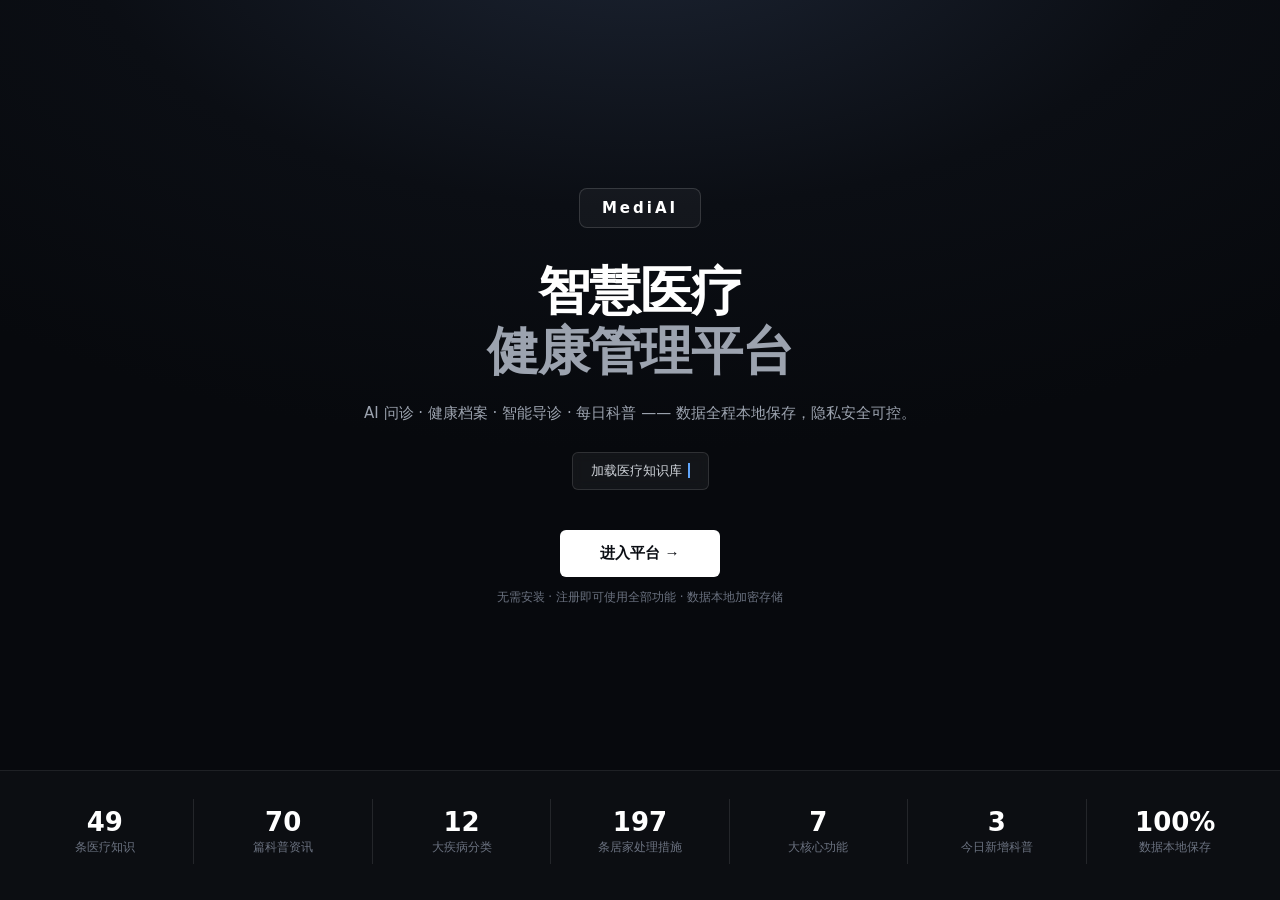
==== index.html @ 5b9b330b "feat: v1.7 界面专业化+科普扩容+非诊断提示+数据导出/删除+扫码同步" ====
<!DOCTYPE html>
<!--
  ═════════════════════════════════════════════════════════════
  MediAI 智能医疗助手 —— 纯前端智能医疗平台（零依赖、零构建）
  ═════════════════════════════════════════════════════════════
  文件结构：index.html（本文件，含全部页面结构与脚本）
            yue.css （全部样式：变量 → 布局 → 组件 → 弹窗 → 开场页 → 响应式）

  脚本模块（自上而下，均有分区注释）：
    1. 账号系统     注册/登录/找回密码（PBKDF2 12万次迭代加盐哈希）
    2. 用户卡菜单   左下角账号操作入口（消息中心 / 云同步 / 退出）
    3. 云同步       GitHub 私密 Gist 跨设备同步（先拉后推、时间戳合并）
    4. 消息中心     按账号、按天生成个性化通知（打卡/复查/科普/贴士）
    5. 导航路由     首页/问诊/档案/知识库/BMI/资讯 六大板块
    6. 医疗知识库   49 条疾病条目（12 大类），搜索与分类浏览
    7. AI 问诊引擎  紧急识别 → 知识库匹配 → 信息解读 → 档案提醒 → 追问
    8. 健康档案     每日归档、综合评分、血压趋势图（Canvas 绘制）
    9. BMI 计算器   计算分析 / 理想体重 / 健康风险 / 减重计划
   10. 科普资讯     每日按日期轮换更新
   11. 动态开场页   温馨封面 + 实时统计数据滚动

  存储设计：localStorage（账号/健康档案/对话/配置，按账号隔离）
            sessionStorage（开场页每会话展示一次）
            GitHub Gist（可选云同步，仅上传密码哈希与健康数据）
  依赖：零外部依赖，原生 JavaScript + Canvas + Web Crypto
  ═════════════════════════════════════════════════════════════
-->
<html lang="zh-CN">

<head>
    <meta charset="UTF-8">
    <meta name="viewport" content="width=device-width, initial-scale=1.0">
    <meta name="description" content="MediAI 智能医疗助手的本地演示页面，提供健康知识、BMI 计算和健康记录功能。">
    <title>MediAI — 智能医疗助手</title>
    <link rel="stylesheet" href="yue.css">
</head>

<body>

    <!-- 动态开场页 -->
    <div class="splash" id="splash">
        <div class="sp-hero">
            <div class="sp-logo">MediAI</div>
            <div class="sp-title">智慧医疗<br><span class="sp-title-line2">健康管理平台</span></div>
            <div class="sp-tagline">AI 问诊 · 健康档案 · 智能导诊 · 每日科普 —— 数据全程本地保存，隐私安全可控。
            </div>
            <div class="sp-typing"><span id="spTypewriter">正在加载</span><span class="cur"></span></div>
            <div class="sp-cta">
                <button class="sp-btn" onclick="enterApp()">进入平台 →</button>
                <span class="sp-btn-sub">无需安装 · 注册即可使用全部功能 · 数据本地加密存储</span>
            </div>
        </div>
        <div class="sp-stats">
            <div class="sp-stat">
                <div class="sp-stat-v" id="spStatKb">0</div>
                <div class="sp-stat-l">条医疗知识</div>
            </div>
            <div class="sp-divider"></div>
            <div class="sp-stat">
                <div class="sp-stat-v" id="spStatNews">0</div>
                <div class="sp-stat-l">篇科普资讯</div>
            </div>
            <div class="sp-divider"></div>
            <div class="sp-stat">
                <div class="sp-stat-v" id="spStatCats">0</div>
                <div class="sp-stat-l">大疾病分类</div>
            </div>
            <div class="sp-divider"></div>
            <div class="sp-stat">
                <div class="sp-stat-v" id="spStatMeasures">0</div>
                <div class="sp-stat-l">条居家处理措施</div>
            </div>
            <div class="sp-divider"></div>
            <div class="sp-stat">
                <div class="sp-stat-v" id="spStatTools">0</div>
                <div class="sp-stat-l">大核心功能</div>
            </div>
            <div class="sp-divider"></div>
            <div class="sp-stat">
                <div class="sp-stat-v" id="spStatDaily">0</div>
                <div class="sp-stat-l">今日新增科普</div>
            </div>
            <div class="sp-divider"></div>
            <div class="sp-stat">
                <div class="sp-stat-v">100%</div>
                <div class="sp-stat-l">数据本地保存</div>
            </div>
        </div>
    </div>
    <div class="sp-dots" id="spDots"></div>

    <!-- 登录 / 注册弹窗 -->
    <div class="modal-mask" id="authMask" role="dialog" aria-modal="true" aria-label="账户登录、注册和密码重置">
        <div class="modal">
            <button class="modal-close" type="button" onclick="closeAuth()" aria-label="关闭账户弹窗">✕</button>

            <!-- 登录 -->
            <div id="loginView">
                <div class="modal-title">👋 欢迎回来</div>
                <div class="modal-sub">登录后使用完整功能</div>
                <div class="field">
                    <label class="field-label" for="loginUser">用户名</label>
                    <div class="field-box">
                        <span class="fi">👤</span>
                        <input id="loginUser" type="text" placeholder="请输入用户名" autocomplete="username">
                    </div>
                    <div class="field-err" id="loginUserErr">请输入用户名</div>
                </div>
                <div class="field">
                    <label class="field-label" for="loginPwd">密码</label>
                    <div class="field-box">
                        <span class="fi">🔒</span>
                        <input class="with-eye" id="loginPwd" type="password" placeholder="请输入密码"
                            autocomplete="current-password">
                        <button class="fi fi-eye" type="button" onclick="togglePwd(this,'loginPwd')" title="显示密码"
                            aria-label="显示密码" aria-pressed="false">👁️</button>
                    </div>
                    <div class="field-err" id="loginPwdErr">请输入密码</div>
                </div>
                <div class="field-forgot"><button class="text-link" type="button" onclick="showForgot()">忘记密码？</button>
                </div>
                <div class="field-tip" style="margin:-2px 0 12px">💡 账号保存在本设备浏览器中：换手机或电脑登录时，若本设备还没有该账号，直接输入用户名和密码即可创建并登录。</div>
                <button class="btn btn-p btn-block" onclick="doLogin()">登 录</button>
                <div class="modal-foot">还没有账号？<button class="text-link" type="button"
                        onclick="switchView('register')">立即注册</button></div>
            </div>

            <!-- 注册 -->
            <div id="registerView" style="display:none">
                <div class="modal-title">📝 创建账号</div>
                <div class="modal-sub">免费注册，即刻开始使用</div>
                <div class="field">
                    <label class="field-label" for="regUser">用户名</label>
                    <div class="field-box">
                        <span class="fi">👤</span>
                        <input id="regUser" type="text" placeholder="3-20 个字符" autocomplete="username">
                    </div>
                    <div class="field-err" id="regUserErr"></div>
                </div>
                <div class="field">
                    <label class="field-label" for="regPwd">密码</label>
                    <div class="field-box">
                        <span class="fi">🔒</span>
                        <input class="with-eye" id="regPwd" type="password" placeholder="至少 6 位"
                            autocomplete="new-password">
                        <button class="fi fi-eye" type="button" onclick="togglePwd(this,'regPwd')" title="显示密码"
                            aria-label="显示密码" aria-pressed="false">👁️</button>
                    </div>
                    <div class="field-err" id="regPwdErr"></div>
                    <div class="field-tip">建议包含字母、数字和符号，长度至少 6 位</div>
                </div>
                <div class="field">
                    <label class="field-label" for="regPwd2">确认密码</label>
                    <div class="field-box">
                        <span class="fi">🔒</span>
                        <input class="with-eye" id="regPwd2" type="password" placeholder="再次输入密码"
                            autocomplete="new-password">
                        <button class="fi fi-eye" type="button" onclick="togglePwd(this,'regPwd2')" title="显示密码"
                            aria-label="显示密码" aria-pressed="false">👁️</button>
                    </div>
                    <div class="field-err" id="regPwd2Err"></div>
                </div>
                <button class="btn btn-p btn-block" onclick="doRegister()">注 册</button>
                <div class="modal-foot">已有账号？<button class="text-link" type="button"
                        onclick="switchView('login')">直接登录</button></div>
            </div>

            <!-- 忘记密码 -->
            <div id="forgotView" style="display:none">
                <div class="modal-title">🔑 找回密码</div>
                <div class="modal-sub">通过注册信息重置密码</div>
                <div class="field">
                    <label class="field-label" for="fgUser">用户名</label>
                    <div class="field-box">
                        <span class="fi">👤</span>
                        <input id="fgUser" type="text" placeholder="请输入注册的用户名" autocomplete="username">
                    </div>
                    <div class="field-err" id="fgUserErr"></div>
                </div>
                <div class="field">
                    <label class="field-label" for="fgPwd">新密码</label>
                    <div class="field-box">
                        <span class="fi">🔒</span>
                        <input class="with-eye" id="fgPwd" type="password" placeholder="至少 6 位"
                            autocomplete="new-password">
                        <button class="fi fi-eye" type="button" onclick="togglePwd(this,'fgPwd')" title="显示密码"
                            aria-label="显示密码" aria-pressed="false">👁️</button>
                    </div>
                    <div class="field-err" id="fgPwdErr"></div>
                </div>
                <div class="field">
                    <label class="field-label" for="fgPwd2">确认新密码</label>
                    <div class="field-box">
                        <span class="fi">🔒</span>
                        <input class="with-eye" id="fgPwd2" type="password" placeholder="再次输入新密码"
                            autocomplete="new-password">
                        <button class="fi fi-eye" type="button" onclick="togglePwd(this,'fgPwd2')" title="显示密码"
                            aria-label="显示密码" aria-pressed="false">👁️</button>
                    </div>
                    <div class="field-err" id="fgPwd2Err"></div>
                </div>
                <button class="btn btn-p btn-block" onclick="doReset()">重 置 密 码</button>
                <div class="modal-foot"><button class="text-link" type="button" onclick="switchView('login')">←
                        返回登录</button></div>
            </div>

            <div class="divider">演示说明</div>
            <div class="demo-tip">本演示版本账号与健康数据仅保存在当前浏览器，不会上传到服务器；请勿录入真实诊疗记录、身份信息或高敏感数据。关闭弹窗后可先以游客身份浏览首页与知识库。</div>
            <div class="divider">AI 家庭医生</div>
            <div class="demo-tip" style="margin-bottom:12px">
                <strong style="display:block;margin-bottom:6px">🩺 随时在线，暖心问诊</strong>
                登录后即可和 MediAI 家庭医生对话：描述你的症状，医生会先听你讲完、再帮你分析可能的原因，给出可以马上做起来的处理办法和就医指引。
                全程数据仅保存在本地，无需任何 API 配置。
            </div>
        </div>
    </div>

    <!-- 消息中心（通知） -->
    <div class="modal-mask" id="notifMask" role="dialog" aria-modal="true" aria-label="消息中心">
        <div class="modal notif-modal">
            <button class="modal-close" type="button" onclick="closeNotif()" aria-label="关闭消息中心">✕</button>
            <div class="modal-title">🔔 消息中心</div>
            <div class="modal-sub" id="notifSub"></div>
            <div class="notif-list" id="notifList"></div>
        </div>
    </div>

    <!-- 云同步设置 -->
    <div class="modal-mask" id="syncMask" role="dialog" aria-modal="true" aria-label="云同步设置">
        <div class="modal">
            <button class="modal-close" type="button" onclick="closeSync()" aria-label="关闭云同步设置">✕</button>
            <div class="modal-title">☁️ 云同步</div>
            <div class="modal-sub">手机和电脑登录同一账号，健康数据自动保持一致（数据存在你自己的 GitHub 私密 Gist 里）</div>
            <div class="field">
                <label class="field-label" for="syncToken">GitHub 令牌（只需 gist 权限）</label>
                <div class="field-box">
                    <span class="fi">🔑</span>
                    <input class="with-eye" id="syncToken" type="password" placeholder="ghp_xxxxxxxxxxxxxxxxxxxx" autocomplete="off">
                    <button class="fi fi-eye" type="button" onclick="togglePwd(this,'syncToken')" title="显示"
                        aria-label="显示">👁️</button>
                </div>
                <div class="field-tip">获取方法：github.com → Settings → Developer settings → Personal access tokens → Tokens (classic) → 勾选 <code>gist</code> 权限即可。令牌只保存在本设备浏览器，只用于读写你自己的 Gist。</div>
            </div>
            <div class="field">
                <label class="field-label" for="syncSpace">同步空间名称（所有设备填一样的即可）</label>
                <div class="field-box">
                    <span class="fi">🏷️</span>
                    <input id="syncSpace" type="text" placeholder="我的健康档案" value="我的健康档案">
                </div>
            </div>
            <div class="sync-status" id="syncStatus"></div>
            <div class="sync-actions">
                <button class="btn btn-p" style="flex:1;justify-content:center" onclick="saveSyncCfg()">💾 保存并开启</button>
                <button class="btn btn-g" style="flex:1;justify-content:center" onclick="syncNow(true)">🔄 立即同步</button>
                <button class="btn btn-g" onclick="disableSync()">关闭</button>
            </div>
        </div>
    </div>

    <nav class="sidebar" id="sidebar">
        <div class="s-logo">
            <div class="s-logo-icon">⚕️</div>
            <div><span class="s-logo-name">MediAI</span><span class="s-logo-sub">智能医疗助手平台</span></div>
        </div>
        <div class="s-sect">主要功能</div>
        <div class="nav-item active" data-sec="home"><span class="nav-icon">🏠</span>首页总览</div>
        <div class="nav-item" data-sec="chat"><span class="nav-icon">💬</span>智能问诊<span class="nav-badge">在线</span>
        </div>
        <div class="nav-item" data-sec="health"><span class="nav-icon">❤️</span>健康档案</div>
        <div class="nav-item" data-sec="kb"><span class="nav-icon">📚</span>医疗知识库</div>
        <div class="s-sect">工具</div>
        <div class="nav-item" data-sec="bmi"><span class="nav-icon">⚖️</span>BMI 计算器</div>
        <div class="nav-item" data-sec="guide"><span class="nav-icon">📍</span>慧医导诊</div>
        <div class="nav-item" data-sec="news"><span class="nav-icon">📰</span>科普资讯<span class="nav-badge"
                id="newsBadge">每日更新</span></div>
        <div class="s-sect">数据</div>
        <div class="nav-item" data-sec="qrsync"><span class="nav-icon">📲</span>扫码同步<span
                class="nav-badge">手机↔电脑</span></div>
        <div class="s-foot" id="userFoot">
            <div class="u-card" id="userCard" role="button" tabindex="0" title="账号操作"
                onclick="userCardClick()">
                <div class="u-av" id="uAv">游</div>
                <div class="u-info">
                    <div class="u-name" id="uName">游客模式</div>
                    <div class="u-role" id="uRole">登录后启用全部功能</div>
                </div>
                <div class="u-more">▸</div>
            </div>
            <div class="u-menu" id="userMenu">
                <button type="button" class="u-menu-item" onclick="userCardAct('notif')">🔔 消息中心</button>
                <button type="button" class="u-menu-item" onclick="userCardAct('sync')">☁️ 云同步</button>
                <button type="button" class="u-menu-item danger" onclick="userCardAct('logout')">🚪 退出登录</button>
            </div>
        </div>
    </nav>

    <div class="main">
        <div class="mob-bar">
            <button class="mob-menu" onclick="toggleSidebar()">☰</button>
            <span class="mob-title" id="mobTitle">MediAI</span>
            <div style="margin-left:auto;display:flex;gap:8px;align-items:center">
                <button class="btn btn-g" id="mobAuthBtn" onclick="openAuth('login')"
                    style="padding:5px 10px;font-size:12px">登录 / 注册</button>
                <button class="btn btn-g" id="mobLogoutBtn" onclick="doLogout()"
                    style="padding:5px 10px;font-size:12px;display:none">退出</button>
            </div>
        </div>
        <header class="topbar">
            <div>
                <div class="tb-title" id="tb-title">首页总览</div>
                <div class="tb-sub" id="tb-sub">欢迎使用 MediAI 智能医疗平台</div>
            </div>
            <div class="tb-right">
                <button class="btn btn-g" id="locPill" onclick="openLocPicker()" title="定位 / 更换位置">📍 <span
                        id="locPillName">德州市德城区</span> ▾</button>
                <button class="btn btn-g" id="notifBtn" onclick="openNotif()">🔔 通知<span class="notif-badge"
                        id="notifBadge" style="display:none"></span></button>
                <button class="btn btn-p" onclick="requireAuth(()=>showSec('chat'))">💬 开始问诊</button>
                <button class="btn btn-g" id="pcAuthBtn" onclick="openAuth('login')">🔑 登录 / 注册</button>
                <button class="btn btn-g" id="pcLogoutBtn" onclick="doLogout()" style="display:none">退出</button>
            </div>
        </header>
        <main class="content" id="contentArea">
            <!-- Home -->
            <section class="sec active" id="sec-home">
                <div class="notice">⚠️ <span><strong>免责声明：</strong>本平台仅供参考，不构成医疗建议。如有紧急情况，请立即拨打 <strong>120</strong>
                        急救电话或前往最近医院就诊。</span></div>
                <div class="hero">
                    <div class="hero-title">MediAI 智慧健康平台</div>
                    <div class="hero-sub">症状分析 · 健康档案 · 智能导诊 · 每日科普，数据全程本地保存。</div>
                    <div class="hero-actions">
                        <button class="btn-white" onclick="requireAuth(()=>showSec('chat'))">开始问诊</button>
                        <button class="btn-ow" onclick="showSec('kb')">浏览知识库</button>
                    </div>
                </div>
                <div class="g4">
                    <div class="stat-card">
                        <div class="stat-icon" style="background:#e0f2fe">💬</div>
                        <div>
                            <div class="stat-val">12,847</div>
                            <div class="stat-lbl">累计问诊次数</div>
                            <div class="stat-change" style="color:var(--success)">↑ 12% 本月</div>
                        </div>
                    </div>
                    <div class="stat-card">
                        <div class="stat-icon" style="background:#dcfce7">📖</div>
                        <div>
                            <div class="stat-val">3,204</div>
                            <div class="stat-lbl">知识库条目</div>
                            <div class="stat-change" style="color:var(--success)">↑ 新增 48 条</div>
                        </div>
                    </div>
                    <div class="stat-card">
                        <div class="stat-icon" style="background:#fef3c7">🎯</div>
                        <div>
                            <div class="stat-val">98.6%</div>
                            <div class="stat-lbl">AI 响应准确率</div>
                            <div class="stat-change" style="color:var(--text3)">持续优化中</div>
                        </div>
                    </div>
                    <div class="stat-card">
                        <div class="stat-icon" style="background:#fce7f3">🏥</div>
                        <div>
                            <div class="stat-val">156</div>
                            <div class="stat-lbl">合作医疗机构</div>
                            <div class="stat-change" style="color:var(--success)">↑ 新增 8 家</div>
                        </div>
                    </div>
                </div>
                <div class="sec-title">平台核心功能</div>
                <div class="g3">
                    <div class="feat-card" onclick="requireAuth(()=>showSec('chat'))">
                        <div class="feat-icon" style="background:#e0f2fe">🩺</div>
                        <div class="feat-title">智能问诊</div>
                        <div class="feat-desc">描述您的症状，AI 为您分析可能的病因并给出就医建议，支持多轮对话，随时追问。</div>
                    </div>
                    <div class="feat-card" onclick="requireAuth(()=>showSec('health'))">
                        <div class="feat-icon" style="background:#dcfce7">📊</div>
                        <div class="feat-title">健康档案</div>
                        <div class="feat-desc">记录血压、血糖、体重、心率等数据，智能生成健康评分和个性化改善建议。</div>
                    </div>
                    <div class="feat-card" onclick="showSec('kb')">
                        <div class="feat-icon" style="background:#fef3c7">🔬</div>
                        <div class="feat-title">医疗知识库</div>
                        <div class="feat-desc">涵盖心血管、糖尿病、呼吸系统等常见疾病的专业知识，通俗易懂，随时查阅。</div>
                    </div>
                    <div class="feat-card" onclick="showSec('guide')">
                        <div class="feat-icon" style="background:#e0e7ff">📍</div>
                        <div class="feat-title">慧医导诊</div>
                        <div class="feat-desc">定位 / 切换位置（德州县市区、全国 35 城、9 国），按症状推荐当地医院，越近越优先，一键跳转高德、百度地图导航前往。</div>
                    </div>
                </div>
            </section>
            <!-- Chat -->
            <section class="sec" id="sec-chat">
                <div class="chat-sec">
                    <div class="chat-mode-bar" id="chatModeBar">
                        <span class="chat-mode-dot" id="chatModeDot">●</span>
                        <span class="chat-mode-text" id="chatModeText">智能问诊 · 在线</span>
                        <span class="chat-mode-sub">描述症状，系统为您分析并给出建议</span>
                    </div>
                    <div class="chat-body" id="chatBody">
                        <div class="msg ai">
                            <div class="msg-av ai">🤖</div>
                            <div>
                                <div class="msg-bubble" id="chatWelcome"></div>
                                <div class="msg-time">刚刚</div>
                            </div>
                        </div>
                    </div>
                    <div class="chat-hints" id="chatHints">
                        <button class="hint-chip" type="button" onclick="sendHint(this)">头痛头晕</button>
                        <button class="hint-chip" type="button" onclick="sendHint(this)">发烧咳嗽</button>
                        <button class="hint-chip" type="button" onclick="sendHint(this)">胃痛恶心</button>
                        <button class="hint-chip" type="button" onclick="sendHint(this)">心悸胸闷</button>
                        <button class="hint-chip" type="button" onclick="sendHint(this)">失眠焦虑</button>
                        <button class="hint-chip" type="button" onclick="sendHint(this)">腰背疼痛</button>
                        <button class="hint-chip clear-chip" type="button" onclick="clearChat()">🗑️ 清空对话</button>
                    </div>
                    <div class="chat-foot">
                        <textarea class="chat-input" id="chatInput" rows="1" placeholder="请描述您的症状，例如：头痛、发烧、咳嗽..."
                            onkeydown="handleKey(event)"></textarea>
                        <button class="chat-send" onclick="sendMsg()" title="发送（Enter）">➤</button>
                    </div>
                </div>
            </section>
            <!-- Health -->
            <section class="sec" id="sec-health">
                <div style="display:flex;align-items:flex-end;gap:12px;flex-wrap:wrap;margin-bottom:20px">
                    <div style="flex:1;min-width:240px">
                        <h2 style="font-size:22px;font-weight:700">健康档案</h2>
                        <p style="font-size:13px;color:var(--text3);margin-top:4px">录入数据，智能生成健康评分与建议</p>
                    </div>
                    <div style="display:flex;gap:8px;flex-wrap:wrap;margin-bottom:2px">
                        <button class="btn btn-g" onclick="exportHealthPdf()">📄 导出为 PDF</button>
                        <button class="btn btn-g" style="color:var(--danger);border-color:var(--danger)"
                            onclick="deleteAllHealthData()">🗑️ 一键删除全部数据</button>
                    </div>
                </div>
                <div class="health-grid">
                    <div>
                        <div class="card" style="margin-bottom:16px">
                            <div class="sec-title" style="margin-top:0">📝 录入健康数据</div>
                            <div class="input-row">
                                <div class="form-group"><label class="form-label" for="h-height">身高 (cm)</label><input
                                        class="form-input" id="h-height" type="number" min="50" max="250" step="0.1"
                                        inputmode="decimal" placeholder="170"></div>
                                <div class="form-group"><label class="form-label" for="h-weight">体重 (kg)</label><input
                                        class="form-input" id="h-weight" type="number" min="2" max="500" step="0.1"
                                        inputmode="decimal" placeholder="65"></div>
                            </div>
                            <div class="input-row">
                                <div class="form-group"><label class="form-label" for="h-sbp">收缩压 (mmHg)</label><input
                                        class="form-input" id="h-sbp" type="number" min="40" max="300" step="1"
                                        inputmode="numeric" placeholder="120"></div>
                                <div class="form-group"><label class="form-label" for="h-dbp">舒张压 (mmHg)</label><input
                                        class="form-input" id="h-dbp" type="number" min="20" max="200" step="1"
                                        inputmode="numeric" placeholder="80"></div>
                            </div>
                            <div class="input-row">
                                <div class="form-group"><label class="form-label" for="h-glucose">血糖
                                        (mmol/L)</label><input class="form-input" id="h-glucose" type="number" min="1"
                                        max="50" step="0.1" inputmode="decimal" placeholder="5.5">
                                </div>
                                <div class="form-group"><label class="form-label" for="h-hr">心率 (次/分)</label><input
                                        class="form-input" id="h-hr" type="number" min="20" max="250" step="1"
                                        inputmode="numeric" placeholder="75"></div>
                            </div>
                            <button class="btn btn-p" style="width:100%;justify-content:center;padding:10px"
                                id="saveHealthBtn" onclick="requireAuth(saveHealth)">💾 保存并生成报告</button>
                            <div class="hist-lock" id="healthSaveTip" style="display:none">🔒
                                <span><strong>今日已归档：</strong><span
                                        id="healthSaveTipTxt"></span>。健康档案每天只能归档一次，目的是防止随意修改数据，让每次记录都真实可比。</span>
                            </div>
                            <div class="bmi-result" id="bmiResult">
                                <div class="bmi-val" id="bmiVal"></div>
                                <div class="bmi-cat" id="bmiCat"></div>
                            </div>
                        </div>
                        <div class="card">
                            <div class="sec-title" style="margin-top:0">📈 血压趋势图</div>
                            <canvas id="bpChart" height="160" style="width:100%;display:block"></canvas>
                            <div id="bpEmpty" style="text-align:center;color:var(--text3);font-size:13px;padding:20px">
                                录入血压数据后将显示趋势图</div>
                        </div>
                    </div>
                    <div>
                        <div class="card" style="margin-bottom:16px">
                            <div class="sec-title" style="margin-top:0">🏥 综合健康评分</div>
                            <div class="score-wrap">
                                <div class="score-ring"><canvas id="scoreCanvas" width="140" height="140"></canvas>
                                    <div class="score-num" id="scoreNum">--<span class="score-lbl">分</span></div>
                                </div>
                                <div style="font-size:13px;color:var(--text2);text-align:center">基于您录入的健康数据综合计算</div>
                            </div>
                            <div class="vitals-grid">
                                <div class="vital-item">
                                    <div class="vital-val" id="v-bp">--/--</div>
                                    <div class="vital-lbl">血压 mmHg</div>
                                </div>
                                <div class="vital-item">
                                    <div class="vital-val" id="v-glucose">--</div>
                                    <div class="vital-lbl">血糖 mmol/L</div>
                                </div>
                                <div class="vital-item">
                                    <div class="vital-val" id="v-hr">--</div>
                                    <div class="vital-lbl">心率 次/分</div>
                                </div>
                                <div class="vital-item">
                                    <div class="vital-val" id="v-bmi">--</div>
                                    <div class="vital-lbl">BMI 指数</div>
                                </div>
                            </div>
                        </div>
                        <div class="card">
                            <div class="sec-title" style="margin-top:0">💡 个性化健康建议</div>
                            <div id="healthAdvice" style="font-size:13px;color:var(--text2);line-height:1.9">
                                完善健康数据后将自动生成个性化建议...</div>
                            <div id="docAlertBox" style="margin-top:12px"></div>
                        </div>
                    </div>
                </div>
                <div class="card" style="margin-top:16px">
                    <div class="sec-title" style="margin-top:0">📚 历史健康记录</div>
                    <div id="healthHistory"></div>
                </div>
            </section>
            <!-- BMI -->
            <section class="sec" id="sec-bmi">
                <div style="margin-bottom:20px">
                    <h2 style="font-size:22px;font-weight:700">BMI 计算器</h2>
                    <p style="font-size:13px;color:var(--text3);margin-top:4px">快速计算身体质量指数，评估体重状况</p>
                </div>
                <div class="bmi-tabs" id="bmiTabs" role="tablist" aria-label="BMI 分析内容">
                    <div class="bmi-tab active" data-btab="calc" role="tab" tabindex="0" aria-controls="bmi-calc"
                        aria-selected="true" onclick="switchBmiTab(this,'calc')">🧮 计算与分析</div>
                    <div class="bmi-tab" data-btab="risk" role="tab" tabindex="-1" aria-controls="bmi-risk"
                        aria-selected="false" onclick="switchBmiTab(this,'risk')">⚠️ 健康风险</div>
                    <div class="bmi-tab" data-btab="plan" role="tab" tabindex="-1" aria-controls="bmi-plan"
                        aria-selected="false" onclick="switchBmiTab(this,'plan')">📋 减重计划</div>
                </div>

                <!-- 计算与分析（身高/体重/年龄/性别 + 全部身体评估卡片） -->
                <div class="bmi-panel" id="bmi-calc">
                    <div class="g2">
                        <div class="card">
                            <div class="sec-title" style="margin-top:0">📐 输入身体数据</div>
                            <div class="input-row">
                                <div class="form-group"><label class="form-label" for="b-height">身高 (cm)</label><input
                                        class="form-input" id="b-height" type="number" min="50" max="250" step="0.1"
                                        inputmode="decimal" placeholder="170"></div>
                                <div class="form-group"><label class="form-label" for="b-weight">体重 (kg)</label><input
                                        class="form-input" id="b-weight" type="number" min="2" max="500" step="0.1"
                                        inputmode="decimal" placeholder="65"></div>
                            </div>
                            <div class="input-row">
                                <div class="form-group"><label class="form-label" for="b-age">年龄 (岁)</label><input
                                        class="form-input" id="b-age" type="number" min="10" max="100" step="1"
                                        inputmode="numeric" placeholder="19"></div>
                                <div class="form-group"><label class="form-label" for="b-sex">性别</label>
                                    <select class="form-input" id="b-sex">
                                        <option value="female">女</option>
                                        <option value="male">男</option>
                                    </select>
                                </div>
                            </div>
                            <button class="btn btn-p" style="width:100%;justify-content:center;padding:10px"
                                onclick="calcBmi()">🧮 计算身体评估</button>
                            <div class="bmi-result" id="bmiCalcResult" style="display:none">
                                <div class="bmi-val" id="bmiCalcVal"></div>
                                <div class="bmi-cat" id="bmiCalcCat"></div>
                                <div id="bmiCalcAdvice"
                                    style="font-size:12.5px;color:var(--text2);margin-top:6px;line-height:1.6"></div>
                            </div>
                        </div>
                        <div class="card">
                            <div class="sec-title" style="margin-top:0">📊 BMI 参考标准</div>
                            <div class="bmi-range-row">
                                <div class="bmi-range" id="r-under"><b>&lt; 18.5</b>偏瘦</div>
                                <div class="bmi-range" id="r-normal"><b>18.5 – 23.9</b>正常</div>
                                <div class="bmi-range" id="r-over"><b>24 – 27.9</b>超重</div>
                                <div class="bmi-range" id="r-obese"><b>≥ 28</b>肥胖</div>
                            </div>
                            <p style="font-size:12px;color:var(--text3);line-height:1.6">BMI
                                是评估体重状况的常用指标，但不能区分脂肪与肌肉。运动员、孕妇及未成年人应结合腰围、体脂率等综合判断。</p>
                            <img src="https://aka.doubaocdn.com/l/6Px1vJAGY7" alt="BMI 身体成分示意图"
                                style="width:100%;border-radius:12px;margin-top:10px;display:block">
                        </div>
                    </div>
                    <div class="card" style="margin-top:14px">
                        <div class="sec-title" style="margin-top:0">🎯 身体成分综合评估（估算参考）</div>
                        <p style="font-size:13px;color:var(--text2);line-height:1.7">
                            系统按通用公式（Deurenberg 体脂率、Mifflin-St Jeor 基础代谢等）估算各项身体成分。
                            本结果为估算参考，不等于体脂秤实测值；点任意卡片查看大字数值、进度条、结论与小百科。
                        </p>
                        <div id="bcGrid" class="bc-grid"></div>
                        <img src="https://aka.doubaocdn.com/l/3eqcVlMkmC" alt="身体成分：肌肉、骨骼、脂肪对比示意图"
                            style="width:100%;max-width:420px;display:block;margin:14px auto 0;border-radius:12px">
                    </div>
                    <div class="bmi-idea" id="bmiIdea" style="display:none">
                        <span class="ic" id="bmiIdeaIc">💡</span>
                        <div class="tx"><strong id="bmiIdeaTitle"></strong><span id="bmiIdeaText"></span></div>
                    </div>
                </div>

                <!-- 指标详情弹窗 -->
                <div class="modal-mask" id="bcMask" role="dialog" aria-modal="true" onclick="if(event.target===this)closeBc()">
                    <div class="modal" style="max-width:560px">
                        <button class="modal-close" type="button" onclick="closeBc()" aria-label="关闭">✕</button>
                        <div id="bcDetail"></div>
                    </div>
                </div>


                <!-- 健康风险 -->
                <div class="bmi-panel" id="bmi-risk" style="display:none">
                    <div class="card">
                        <div class="sec-title" style="margin-top:0">⚠️ 超重带来的健康风险</div>
                        <p style="font-size:13px;color:var(--text2);line-height:1.7">BMI 越高，多种慢性疾病的发生风险随之上升。下图展示相对风险倍数（以
                            BMI 18.5–23.9 为基准 = 1 倍），数据参考《中国居民肥胖防治专家共识》。</p>
                        <div class="risk-bars" id="riskBars"></div>
                        <img src="https://aka.doubaocdn.com/l/ZOmPY1Ol94" alt="骨骼肌与内脏脂肪位置示意图"
                            style="width:100%;max-width:420px;display:block;margin:14px auto 0;border-radius:12px">
                        <div class="bmi-idea">
                            <span class="ic">🩺</span>
                            <div class="tx"><strong>风险不是命运</strong>即使 BMI 偏高，减重 5%–10% 即可显著改善血压、血糖和血脂水平。体重管理是最有效的"处方"之一。
                            </div>
                        </div>
                        <div class="sec-title" style="margin-top:20px">🛡️ 风险应对与干预建议</div>
                        <div id="riskAdvice" style="font-size:13px;color:var(--text2);line-height:1.9"></div>
                    </div>
                </div>

                <!-- 减重计划 -->
                <div class="bmi-panel" id="bmi-plan" style="display:none">
                    <div class="card">
                        <div class="sec-title" style="margin-top:0">📋 分阶段可执行计划（自动生成）</div>
                        <p style="font-size:13px;color:var(--text2);line-height:1.7">依据国家卫健委《成人肥胖食养指南（2024 年版）》《体重管理指导原则（2024 年版）》，按"每周减
                            0.5–1kg、6 个月减当前体重 5%–10%"的健康节奏自动生成，无需手动点击，填完数据即出。</p>
                        <div class="bmi-plan" id="bmiPlan"></div>
                        <img src="https://aka.doubaocdn.com/l/MuGFodGpRN" alt="健康体重与内脏脂肪对比示意图"
                            style="width:100%;max-width:420px;display:block;margin:14px auto 0;border-radius:12px">
                        <div class="bmi-idea">
                            <span class="ic">⏱️</span>
                            <div class="tx"><strong>估算你的达标时间</strong><span
                                    id="planEstimate">输入身高体重后，系统会为你估算按健康节奏减重到理想区间所需的周数。</span></div>
                        </div>
                    </div>
                </div>
            </section>
            <!-- 科普资讯（每日新增） -->
            <section class="sec" id="sec-news">
                <div style="display:flex;align-items:flex-end;gap:12px;flex-wrap:wrap;margin-bottom:6px">
                    <div style="margin-bottom:20px;flex:1;min-width:240px">
                        <h2 style="font-size:22px;font-weight:700">健康科普资讯</h2>
                        <p style="font-size:13px;color:var(--text3);margin-top:4px" id="newsDate"></p>
                    </div>
                    <div style="display:flex;gap:8px;margin-bottom:20px;flex-wrap:wrap">
                        <button class="btn btn-g" id="nf-all" onclick="filterNews('all',this)">全部</button>
                        <button class="btn btn-g" onclick="filterNews('饮食健康',this)">🥗 饮食健康</button>
                        <button class="btn btn-g" onclick="filterNews('保健品',this)">💊 保健品</button>
                        <button class="btn btn-g" onclick="filterNews('医学科普',this)">🔬 医学科普</button>
                        <button class="btn btn-g" onclick="filterNews('健康生活',this)">🌿 健康生活</button>
                    </div>
                </div>
                <!-- 往日资讯查询：近 3 个月日历 -->
                <div class="card" style="margin-bottom:16px;padding:14px">
                    <div style="display:flex;align-items:center;gap:10px;flex-wrap:wrap">
                        <button class="btn btn-g" id="newsCalToggle" onclick="toggleNewsCal()">📅 往日资讯日历</button>
                        <span id="newsSelInfo" style="font-size:12.5px;color:var(--text2);font-weight:700"></span>
                        <button class="btn btn-p" id="newsTodayBtn" onclick="selectNewsDate(null)" style="display:none">↩️ 回到今天</button>
                    </div>
                    <div id="newsCalBox" style="display:none;margin-top:12px">
                        <div style="display:flex;align-items:center;gap:8px;max-width:340px;margin-bottom:8px">
                            <button class="btn btn-g" id="newsCalPrev" style="padding:4px 10px;font-size:13px" onclick="newsCalShift(-1)">◀</button>
                            <strong id="newsCalTitle" style="flex:1;text-align:center">2026年11月</strong>
                            <button class="btn btn-g" id="newsCalNext" style="padding:4px 10px;font-size:13px" onclick="newsCalShift(1)">▶</button>
                        </div>
                        <div id="newsCalGrid" style="display:grid;grid-template-columns:repeat(7,1fr);gap:4px;max-width:340px"></div>
                        <p style="font-size:11.5px;color:var(--text3);margin-top:8px">💡 可查询近 3 个月（90 天）内的每日科普资讯：点击日期查看当天新增内容，⭕ 为今天，实心为已选日期。</p>
                    </div>
                </div>
                <div id="newsResult"></div>
            </section>

            <!-- 慧医导诊 -->
            <section class="sec" id="sec-guide">
                <div style="margin-bottom:20px">
                    <h2 style="font-size:22px;font-weight:700">慧医导诊</h2>
                    <p style="font-size:13px;color:var(--text3);margin-top:4px">先定位 / 切换位置（支持德州各县市区、全国 35 城与 9 个国家），再选择症状，系统推荐当地合适的医院（越近越优先）；点击医院可一键跳转高德 / 百度地图导航。</p>
                </div>

                <!-- 定位服务（外卖软件式：定位 / 切换位置，推荐随位置变化） -->
                <div class="card" style="margin-bottom:16px">
                    <div style="display:flex;align-items:center;gap:12px;flex-wrap:wrap">
                        <div style="flex:1;min-width:230px">
                            <div style="font-weight:700;font-size:15px">📍 我的位置</div>
                            <p style="font-size:12.5px;color:var(--text2);margin-top:4px" id="guideLocText">当前位置：德州市德城区 —— 推荐结果会优先考虑离你更近的医院</p>
                        </div>
                        <div style="display:flex;gap:8px;flex-wrap:wrap">
                            <button class="btn btn-p" onclick="relocateMe()">📡 重新定位</button>
                            <button class="btn btn-g" onclick="openLocPicker()">🔄 切换位置</button>
                        </div>
                    </div>
                </div>

                <!-- 医院等级科普 -->
                <div class="card" style="margin-bottom:16px">
                    <div class="sec-title" style="margin-top:0">🏥 医院等级怎么分（三级六等）</div>
                    <p style="font-size:13px;color:var(--text2);line-height:1.8">我国医院按《医院评审暂行办法》分为三级，每级再分甲、乙等，共 <strong>三级六等</strong>。级别越高，处理疑难重症的能力越强：</p>
                    <div class="g3" style="margin-top:10px">
                        <div class="bp-item" style="display:block;padding:12px;border:1px solid var(--border);border-radius:12px">
                            <strong>三级（三甲 / 三乙）</strong>
                            <p style="font-size:12.5px;color:var(--text2);margin-top:6px;line-height:1.7">床位 500 张以上，跨地区服务，解决危重、疑难病症，承担教学科研。<strong>三甲</strong>为同级最高，适合大病、复杂病、专科疑难问题。</p>
                        </div>
                        <div class="bp-item" style="display:block;padding:12px;border:1px solid var(--border);border-radius:12px">
                            <strong>二级（二甲 / 二乙）</strong>
                            <p style="font-size:12.5px;color:var(--text2);margin-top:6px;line-height:1.7">床位 100–499 张，地区性综合医院，接收一级转诊，处理常见多发病，适合普通住院、常规手术。</p>
                        </div>
                        <div class="bp-item" style="display:block;padding:12px;border:1px solid var(--border);border-radius:12px">
                            <strong>一级（社区 / 卫生院）</strong>
                            <p style="font-size:12.5px;color:var(--text2);margin-top:6px;line-height:1.7">床位 20–99 张，直接服务社区，看感冒、慢病取药、基础体检，解决不了会向上转诊。</p>
                        </div>
                    </div>
                    <p style="font-size:12.5px;color:var(--text3);margin-top:10px;line-height:1.7">💡 小毛病先去社区/二甲省钱省时；重病、疑难病再去三甲；急诊无论大小先打 120。选择海外国家时展示「国际知名」医院（参考 Newsweek 世界最佳医院等排名），供出国就医参考。</p>
                </div>

                <!-- 症状/部位选择 -->
                <div class="card" style="margin-bottom:16px">
                    <div class="sec-title" style="margin-top:0">🩺 我哪里不舒服？</div>
                    <div id="guideChips" style="display:flex;flex-wrap:wrap;gap:8px;margin-top:10px"></div>
                </div>

                <!-- 推荐结果 -->
                <div id="guideResult"></div>

                <!-- 全部医院列表 -->
                <div class="card" style="margin-top:16px">
                    <div class="sec-title" style="margin-top:0" id="hospitalListTitle">🏨 德州医院名录（按等级分组 · 距你由近到远）</div>
                    <div id="hospitalList"></div>
                </div>
            </section>

            <!-- 位置选择弹窗（外卖软件式定位/改地址） -->
            <div class="modal-mask" id="locMask" role="dialog" aria-modal="true"
                onclick="if(event.target===this)closeLocPicker()">
                <div class="modal" style="max-width:520px;max-height:86vh;overflow-y:auto">
                    <button class="modal-close" type="button" onclick="closeLocPicker()" aria-label="关闭">✕</button>
                    <div class="sec-title" style="margin-top:0">🗺️ 选择你的位置</div>
                    <button class="btn btn-p" id="locGpsBtn" onclick="relocateMe(true)"
                        style="width:100%">📡 使用我的当前位置（浏览器定位）</button>
                    <p id="locGpsTip" style="font-size:12.5px;color:var(--text3);margin-top:8px;display:none"></p>
                    <div class="sec-title" style="margin-top:16px">📍 德州市 · 县市区</div>
                    <div id="locPreset1" style="display:flex;flex-wrap:wrap;gap:8px"></div>
                    <div class="sec-title" style="margin-top:16px">🌆 国内城市（35 个，切换后推荐当地医院）</div>
                    <div id="locPreset2" style="display:flex;flex-wrap:wrap;gap:8px"></div>
                    <div class="sec-title" style="margin-top:16px">🌍 国家与地区（出国就医参考）</div>
                    <div id="locPreset3" style="display:flex;flex-wrap:wrap;gap:8px"></div>
                    <div class="sec-title" style="margin-top:16px">✏️ 自定义地址</div>
                    <div style="display:flex;gap:8px;margin-bottom:6px">
                        <input class="form-input" id="locCustomInput" placeholder="如：德城区三八中路 1766 号">
                        <button class="btn btn-p" onclick="applyCustomLoc()">确认</button>
                    </div>
                    <p style="font-size:12px;color:var(--text3)">💡 自定义地址会智能识别其中的城市/国家（如"济南市历下区…"），自动切换当地医院库并计算距离；未识别到的地址按症状匹配度推荐。</p>
                </div>
            </div>

            <!-- 建议咨询医生弹窗（非诊断性提示） -->
            <div class="modal-mask" id="docMask" role="dialog" aria-modal="true" onclick="if(event.target===this)closeDocAdvice()">
                <div class="modal" style="max-width:480px;max-height:86vh;overflow-y:auto">
                    <button class="modal-close" type="button" onclick="closeDocAdvice()" aria-label="关闭">✕</button>
                    <div class="sec-title" style="margin-top:0">🩺 建议咨询医生</div>
                    <div id="docModalBody"></div>
                </div>
            </div>

            <!-- 扫码同步弹窗（手机 ↔ 电脑） -->
            <div class="modal-mask" id="qrMask" role="dialog" aria-modal="true" onclick="if(event.target===this)closeQrSync()">
                <div class="modal" style="max-width:560px;max-height:88vh;overflow-y:auto">
                    <button class="modal-close" type="button" onclick="closeQrSync()" aria-label="关闭">✕</button>
                    <div class="sec-title" style="margin-top:0">📲 扫码同步（手机 ↔ 电脑）</div>
                    <p style="font-size:12.5px;color:var(--text3);margin-bottom:14px">健康数据只在本机浏览器保存。通过二维码，可以把本机的健康档案传到另一台设备（手机或电脑），无需登录账号。</p>
                    <div style="display:flex;gap:8px;margin-bottom:14px;flex-wrap:wrap">
                        <button class="btn btn-p" id="qrGenTab" onclick="qrSwitchMode('gen')">⬇️ 生成同步码</button>
                        <button class="btn btn-g" id="qrScanTab" onclick="qrSwitchMode('scan')">📷 扫同步码</button>
                    </div>
                    <div id="qrGenBox">
                        <button class="btn btn-p" style="width:100%" onclick="qrGenerate()">🔳 生成二维码</button>
                        <p style="font-size:12px;color:var(--text3);margin-top:8px">把本机健康档案编码成二维码，用另一台设备的「📷 扫同步码」扫描即可导入。</p>
                        <div id="qrCanvasWrap" style="display:none;text-align:center;margin-top:12px">
                            <div id="qrCanvasBox"></div>
                            <p id="qrChunkInfo" style="font-size:12px;color:var(--text2);margin:8px 0"></p>
                            <div style="display:flex;gap:8px;justify-content:center">
                                <button class="btn btn-g" id="qrChunkPrev" onclick="qrShowChunk(-1)" style="display:none">◀ 上一张</button>
                                <button class="btn btn-g" id="qrChunkNext" onclick="qrShowChunk(1)" style="display:none">下一张 ▶</button>
                            </div>
                            <div style="display:flex;gap:8px;margin-top:10px;justify-content:center;flex-wrap:wrap">
                                <button class="btn btn-g" onclick="qrCopyCode()">📋 复制同步码文本</button>
                            </div>
                            <p style="font-size:11.5px;color:var(--text3);margin-top:8px">💡 若另一台设备无法扫码，可复制同步码文本，在对方设备的「手动输入同步码」中粘贴导入。</p>
                        </div>
                    </div>
                    <div id="qrScanBox" style="display:none">
                        <button class="btn btn-p" style="width:100%" id="qrScanBtn" onclick="qrStartScan()">📷 启动摄像头扫码</button>
                        <p style="font-size:12px;color:var(--text3);margin-top:8px">对准另一台设备的二维码，可连续扫描多张（数据较大时会分多张）。</p>
                        <div id="qrVideoWrap" style="display:none;margin-top:12px;text-align:center">
                            <video id="qrVideo" playsinline style="width:100%;max-width:320px;border-radius:10px;background:#000"></video>
                            <p id="qrScanTip" style="font-size:12px;color:var(--text2);margin-top:8px">正在识别…</p>
                        </div>
                        <div class="sec-title" style="margin-top:16px">✏️ 手动输入同步码（备用）</div>
                        <textarea class="form-input" id="qrManualInput" rows="4" style="width:100%;resize:vertical"
                            placeholder="粘贴对方的同步码文本（MXS开头）"></textarea>
                        <button class="btn btn-p" style="width:100%;margin-top:8px" onclick="qrManualImport()">📥 导入同步码数据</button>
                        <p style="font-size:11.5px;color:var(--text3);margin-top:8px">🔒 摄像头需要 HTTPS 或 localhost 环境；无法调用摄像头时请使用手动输入方式。导入采用「去重合并、新数据优先」，不会重复。</p>
                    </div>
                </div>
            </div>

            <!-- Knowledge Base -->
            <section class="sec" id="sec-kb">
                <div style="margin-bottom:20px">
                    <h2 style="font-size:22px;font-weight:700">医疗知识库</h2>
                    <p style="font-size:13px;color:var(--text3);margin-top:4px">查询常见疾病、症状和用药知识</p>
                </div>
                <div class="kb-search-wrap">
                    <span class="kb-search-icon">🔍</span>
                    <input class="kb-search" id="kbSearch" placeholder="搜索疾病、症状、药品名称..." oninput="kbFilter()">
                </div>
                <div class="sec-title" style="margin-top:0">疾病分类浏览</div>
                <div class="g4" style="margin-bottom:24px">
                    <div class="cat-card" onclick="selectCat(this,'心血管')">
                        <div class="cat-icon">❤️</div>
                        <div class="cat-name">心血管疾病</div>
                    </div>
                    <div class="cat-card" onclick="selectCat(this,'糖尿病')">
                        <div class="cat-icon">🩸</div>
                        <div class="cat-name">糖尿病</div>
                    </div>
                    <div class="cat-card" onclick="selectCat(this,'呼吸系统')">
                        <div class="cat-icon">🫁</div>
                        <div class="cat-name">呼吸系统</div>
                    </div>
                    <div class="cat-card" onclick="selectCat(this,'消化系统')">
                        <div class="cat-icon">🫃</div>
                        <div class="cat-name">消化系统</div>
                    </div>
                    <div class="cat-card" onclick="selectCat(this,'神经系统')">
                        <div class="cat-icon">🧠</div>
                        <div class="cat-name">神经系统</div>
                    </div>
                    <div class="cat-card" onclick="selectCat(this,'骨科')">
                        <div class="cat-icon">🦴</div>
                        <div class="cat-name">骨科</div>
                    </div>
                    <div class="cat-card" onclick="selectCat(this,'皮肤科')">
                        <div class="cat-icon">🩹</div>
                        <div class="cat-name">皮肤科</div>
                    </div>
                    <div class="cat-card" onclick="selectCat(this,'儿科')">
                        <div class="cat-icon">👶</div>
                        <div class="cat-name">儿科</div>
                    </div>
                    <div class="cat-card" onclick="selectCat(this,'饮食营养')">
                        <div class="cat-icon">🥗</div>
                        <div class="cat-name">饮食营养</div>
                    </div>
                    <div class="cat-card" onclick="selectCat(this,'用药安全')">
                        <div class="cat-icon">💊</div>
                        <div class="cat-name">用药安全</div>
                    </div>
                    <div class="cat-card" onclick="selectCat(this,'心理精神')">
                        <div class="cat-icon">🧘</div>
                        <div class="cat-name">心理精神</div>
                    </div>
                    <div class="cat-card" onclick="selectCat(this,'五官科')">
                        <div class="cat-icon">👁️</div>
                        <div class="cat-name">五官科</div>
                    </div>
                </div>
                <div class="kb-search-wrap" style="margin-bottom:14px">
                    <span class="kb-search-icon">🔎</span>
                    <select class="kb-search" id="kbType" onchange="renderKb(kbData)"
                        style="padding-left:40px;cursor:pointer">
                        <option value="">全部分类</option>
                        <option value="心血管">心血管</option>
                        <option value="糖尿病">糖尿病</option>
                        <option value="呼吸系统">呼吸系统</option>
                        <option value="消化系统">消化系统</option>
                        <option value="神经系统">神经系统</option>
                        <option value="骨科">骨科</option>
                        <option value="皮肤科">皮肤科</option>
                        <option value="儿科">儿科</option>
                        <option value="饮食营养">饮食营养</option>
                        <option value="用药安全">用药安全</option>
                        <option value="心理精神">心理精神</option>
                        <option value="五官科">五官科</option>
                    </select>
                </div>
                <div class="sec-title" style="margin-top:0">相关条目 <span id="kbCount"
                        style="font-size:12px;font-weight:400;color:var(--text3)"></span></div>
                <div id="kbResult"></div>
            </section>
        </main>
    </div>
    <script>
        // ─── 账号系统 ─────────────────────────────────────────────
        const USERS_KEY = 'mediai-users';      // {username:{password:{salt,hash},...}}
        const SESSION_KEY = 'mediai-session';  // {username}
        const PASSWORD_ITERATIONS = 120000;
        const textEncoder = new TextEncoder();
        function getUsers() { try { return JSON.parse(localStorage.getItem(USERS_KEY)) || {} } catch (e) { return {} } }
        function setUsers(u) { localStorage.setItem(USERS_KEY, JSON.stringify(u)) }
        function getSession() { try { return JSON.parse(localStorage.getItem(SESSION_KEY)) } catch (e) { return null } }
        function setSession(s) { s ? localStorage.setItem(SESSION_KEY, JSON.stringify(s)) : localStorage.removeItem(SESSION_KEY) }
        function currentUser() { const s = getSession(); const u = getUsers(); return s && u[s.username] ? s.username : null }
        function bytesToBase64(bytes) { return btoa(String.fromCharCode(...bytes)); }
        function base64ToBytes(value) { return Uint8Array.from(atob(value), c => c.charCodeAt(0)); }
        async function derivePassword(password, salt) {
            const key = await crypto.subtle.importKey('raw', textEncoder.encode(password), 'PBKDF2', false, ['deriveBits']);
            const bits = await crypto.subtle.deriveBits({ name: 'PBKDF2', salt, iterations: PASSWORD_ITERATIONS, hash: 'SHA-256' }, key, 256);
            return bytesToBase64(new Uint8Array(bits));
        }
        async function createPasswordRecord(password) {
            if (!globalThis.crypto || !crypto.subtle) throw new Error('Web Crypto is unavailable');
            const salt = crypto.getRandomValues(new Uint8Array(16));
            return { salt: bytesToBase64(salt), hash: await derivePassword(password, salt) };
        }
        async function passwordMatches(password, record) {
            // 注册页旧版本使用明文；用户成功登录后会自动迁移为带盐哈希。
            if (typeof record === 'string') return password === record;
            if (!record || typeof record.salt !== 'string' || typeof record.hash !== 'string') return false;
            return (await derivePassword(password, base64ToBytes(record.salt))) === record.hash;
        }
        function isValidUsername(user) { return /^[\u4e00-\u9fa5A-Za-z0-9_-]{3,20}$/.test(user); }

        function openAuth(view) {
            switchView(view || 'login');
            document.getElementById('authMask').classList.add('show');
        }
        function closeAuth() { document.getElementById('authMask').classList.remove('show') }
        function togglePwd(eye, inputId) {
            const inp = document.getElementById(inputId);
            const isVisible = inp.type === 'password';
            inp.type = isVisible ? 'text' : 'password';
            eye.textContent = isVisible ? '🙈' : '👁️';
            eye.setAttribute('aria-pressed', String(isVisible));
            eye.setAttribute('aria-label', isVisible ? '隐藏密码' : '显示密码');
            eye.title = isVisible ? '隐藏密码' : '显示密码';
        }
        function switchView(v) {
            ['loginView', 'registerView', 'forgotView'].forEach(id => document.getElementById(id).style.display = 'none');
            const view = document.getElementById(v + 'View');
            view.style.display = 'block';
            document.querySelectorAll('.field-err').forEach(e => e.classList.remove('show'));
            requestAnimationFrame(() => view.querySelector('input')?.focus());
        }
        function showForgot() { switchView('forgot') }

        // 未登录时的拦截：传入一个登录后要执行的函数
        function requireAuth(action) {
            if (currentUser()) { action(); return }
            pendingAction = action;
            openAuth('login');
        }
        let pendingAction = null;

        function elVal(id) { return document.getElementById(id).value.trim() }
        function showErr(id, msg) { const e = document.getElementById(id); e.textContent = msg; e.classList.add('show') }

        async function doRegister() {
            const user = elVal('regUser'), pwd = document.getElementById('regPwd').value, pwd2 = document.getElementById('regPwd2').value;
            const users = getUsers();
            if (!isValidUsername(user)) { showErr('regUserErr', '用户名限 3–20 位中文、字母、数字、下划线或连字符'); return }
            if (users[user]) { showErr('regUserErr', '该用户名已被注册'); return }
            if (pwd.length < 6) { showErr('regPwdErr', '密码至少 6 位'); return }
            if (pwd !== pwd2) { showErr('regPwd2Err', '两次输入的密码不一致'); return }
            try {
                users[user] = { password: await createPasswordRecord(pwd), created: Date.now(), updatedAt: Date.now() };
                setUsers(users);
            } catch (e) { showErr('regPwdErr', '当前浏览器无法安全保存密码，请使用最新版浏览器'); return }
            setSession({ username: user });
            loadRecordsFor(user);
            restoreHealthSummary();
            renderHistory();
            syncUserUI();
            closeAuth();
            showSec('home');
            if (getSyncCfg()) { syncNow(false); }
            alert('🎉 注册成功，欢迎使用 MediAI！');
        }
        async function doLogin() {
            const user = elVal('loginUser'), pwd = document.getElementById('loginPwd').value;
            let users = getUsers();
            if (!user) { showErr('loginUserErr', '请输入用户名'); return }
            if (!pwd) { showErr('loginPwdErr', '请输入密码'); return }
            // 配置了云同步时，先拉取云端账号表（跨设备登录能直接找到账号）
            if (getSyncCfg()) {
                try { await pullSync(); } catch (e) { console.warn('[MediAI] 登录前同步失败：', e); }
                users = getUsers();
            }
            // 跨设备登录：本设备没有该账号时，确认后直接用当前密码在本设备创建并登录（随后自动同步到云端）。
            if (!users[user]) {
                const ok = confirm('这个设备上还没有账号「' + user + '」。\n\n' + (getSyncCfg() ? '已开启云同步：确认后会在本设备创建账号，并自动与云端保持一致。' : '账号与数据保存在每个设备的浏览器本地，设备之间不会自动同步。') + '\n\n是否直接以当前密码在本设备创建并登录？');
                if (!ok) { switchView('register'); return }
                try {
                    users[user] = { password: await createPasswordRecord(pwd), created: Date.now(), updatedAt: Date.now() };
                    setUsers(users);
                } catch (e) { showErr('loginUserErr', '当前浏览器无法安全保存账号，请使用最新版浏览器'); return }
            }
            try {
                if (!(await passwordMatches(pwd, users[user].password))) { showErr('loginPwdErr', '密码错误，请重试'); return }
                if (typeof users[user].password === 'string') {
                    users[user].password = await createPasswordRecord(pwd);
                    setUsers(users);
                }
            } catch (e) { showErr('loginPwdErr', '当前浏览器无法验证密码，请使用最新版浏览器'); return }
            setSession({ username: user });
            loadRecordsFor(user);
            restoreHealthSummary();
            renderHistory();
            syncUserUI();
            closeAuth();
            if (pendingAction) { pendingAction(); pendingAction = null }
            // 登录成功后把本机最新状态推到云端
            if (getSyncCfg()) { syncNow(false); }
        }
        function doLogout() {
            if (!confirm('确定要退出当前账号吗？')) return;
            setSession(null);
            healthRecords = []; bpHistory = [];
            restoreHealthSummary();
            renderHistory();
            syncUserUI();
            showSec('home');
        }
        async function doReset() {
            const user = elVal('fgUser'), pwd = document.getElementById('fgPwd').value, pwd2 = document.getElementById('fgPwd2').value;
            const users = getUsers();
            if (!users[user]) { showErr('fgUserErr', '该账号不存在'); return }
            if (pwd.length < 6) { showErr('fgPwdErr', '密码至少 6 位'); return }
            if (pwd !== pwd2) { showErr('fgPwd2Err', '两次输入的密码不一致'); return }
            try {
                users[user].password = await createPasswordRecord(pwd);
                setUsers(users);
            } catch (e) { showErr('fgPwdErr', '当前浏览器无法安全保存密码，请使用最新版浏览器'); return }
            alert('✅ 密码重置成功，请使用新密码登录');
            switchView('login');
        }
        function syncUserUI() {
            const u = currentUser();
            const authBtns = ['pcAuthBtn', 'mobAuthBtn'], logoutBtns = ['pcLogoutBtn', 'mobLogoutBtn'];
            authBtns.forEach(id => document.getElementById(id).style.display = u ? 'none' : 'inline-flex');
            logoutBtns.forEach(id => document.getElementById(id).style.display = u ? 'inline-flex' : 'none');
            if (u) {
                document.getElementById('uName').textContent = u;
                document.getElementById('uAv').textContent = u.charAt(0).toUpperCase();
                document.getElementById('uRole').textContent = getSyncCfg() ? '已登录 · ☁️ 云同步已开启' : '已登录 · 数据仅存本机';
            } else {
                document.getElementById('uName').textContent = '游客模式';
                document.getElementById('uAv').textContent = '游';
                document.getElementById('uRole').textContent = '登录后启用全部功能';
            }
            updateChatWelcome();
            updateNotifBadge();
            const menu = document.getElementById('userMenu');
            if (menu) menu.classList.remove('show');
        }

        // ─── 左下角用户卡（游客点击登录 / 登录后账号菜单） ────────
        function userCardClick() {
            const u = currentUser();
            if (!u) { openAuth('login'); return }
            const menu = document.getElementById('userMenu');
            if (menu) menu.classList.toggle('show');
        }
        function userCardAct(act) {
            const menu = document.getElementById('userMenu');
            if (menu) menu.classList.remove('show');
            if (act === 'notif') openNotif();
            else if (act === 'sync') openSync();
            else doLogout();
        }
        // 点击页面其他位置时收起账号菜单
        document.addEventListener('click', e => {
            const foot = document.getElementById('userFoot');
            const menu = document.getElementById('userMenu');
            if (menu && foot && !foot.contains(e.target)) menu.classList.remove('show');
        });

        // ─── 云同步（GitHub 私密 Gist） ──────────────────────────
        const SYNC_CFG_KEY = 'mediai-sync-cfg';
        const SYNC_DESC = 'MediAI云同步空间';

        function getSyncCfg() { try { return JSON.parse(localStorage.getItem(SYNC_CFG_KEY)) || null } catch (e) { return null } }
        function setSyncCfg(cfg) { cfg ? localStorage.setItem(SYNC_CFG_KEY, JSON.stringify(cfg)) : localStorage.removeItem(SYNC_CFG_KEY) }
        function openSync() {
            const cfg = getSyncCfg() || {};
            document.getElementById('syncToken').value = cfg.token || '';
            document.getElementById('syncSpace').value = cfg.space || '我的健康档案';
            const st = document.getElementById('syncStatus');
            if (st) { st.textContent = ''; st.className = 'sync-status'; }
            document.getElementById('syncMask').classList.add('show');
        }
        function closeSync() { document.getElementById('syncMask').classList.remove('show'); }
        function syncStatus(msg, ok) {
            const el = document.getElementById('syncStatus');
            if (!el) return;
            el.textContent = msg;
            el.className = 'sync-status' + (ok === false ? ' bad' : ok === true ? ' good' : '');
        }

        function gistApi(cfg, method, path, body) {
            return fetch('https://api.github.com' + path, {
                method,
                headers: {
                    'Authorization': 'Bearer ' + cfg.token,
                    'Accept': 'application/vnd.github+json',
                    'Content-Type': 'application/json'
                },
                body: body ? JSON.stringify(body) : undefined
            }).then(r => {
                if (r.status === 204) return null;
                return r.json().then(d => {
                    if (!r.ok) throw new Error('HTTP ' + r.status + ' ' + (d && d.message || ''));
                    return d;
                });
            });
        }

        // 找到（或创建）属于该同步空间的 Gist
        async function findOrCreateGist(cfg) {
            if (cfg.gistId) {
                try { await gistApi(cfg, 'GET', '/gists/' + cfg.gistId); return cfg.gistId; }
                catch (e) { cfg.gistId = null; }
            }
            const desc = SYNC_DESC + '·' + cfg.space;
            const list = await gistApi(cfg, 'GET', '/gists?per_page=100');
            const mine = (list || []).find(g => (g.description || '') === desc);
            if (mine) { cfg.gistId = mine.id; setSyncCfg(cfg); return mine.id; }
            const created = await gistApi(cfg, 'POST', '/gists', {
                description: desc,
                public: false,
                files: { 'mediAI-sync.json': { content: JSON.stringify({ v: 1, users: {}, data: {} }) } }
            });
            cfg.gistId = created.id;
            setSyncCfg(cfg);
            return created.id;
        }

        // 汇总本机全部账号与健康数据
        function buildSyncPayload() {
            const users = getUsers();
            const su = {};
            Object.keys(users).forEach(name => {
                const r = users[name];
                su[name] = { password: r.password, created: r.created, updatedAt: r.updatedAt || r.created || 0 };
            });
            const data = {};
            Object.keys(users).forEach(name => {
                let records = [], bp = [];
                try { records = JSON.parse(localStorage.getItem(HREC_KEY + '_' + name)) || [] } catch (e) { }
                try { bp = JSON.parse(localStorage.getItem(BP_HISTORY_KEY + '_' + name)) || [] } catch (e) { }
                data[name] = {
                    records, bp,
                    updatedAt: ((records[records.length - 1] || {}).updatedAt) || (su[name] ? su[name].updatedAt : 0)
                };
            });
            return { v: 1, users: su, data };
        }

        // 把远端数据合并到本机（updatedAt 新者胜）
        function mergeSyncPayload(payload) {
            if (!payload || typeof payload !== 'object') return false;
            let changed = false;
            const users = getUsers();
            const remUsers = payload.users || {};
            Object.keys(remUsers).forEach(name => {
                const local = users[name];
                const rem = remUsers[name];
                if (!local || ((rem.updatedAt || 0) > (local.updatedAt || local.created || 0))) {
                    users[name] = { password: rem.password, created: rem.created, updatedAt: rem.updatedAt };
                    changed = true;
                }
            });
            if (changed) setUsers(users);
            const remData = payload.data || {};
            Object.keys(remData).forEach(name => {
                const rd = remData[name];
                let localRecords = [];
                try { localRecords = JSON.parse(localStorage.getItem(HREC_KEY + '_' + name)) || [] } catch (e) { }
                const localT = (localRecords[localRecords.length - 1] || {}).updatedAt || 0;
                if ((rd.updatedAt || 0) > localT) {
                    localStorage.setItem(HREC_KEY + '_' + name, JSON.stringify(rd.records || []));
                    localStorage.setItem(BP_HISTORY_KEY + '_' + name, JSON.stringify(rd.bp || []));
                    changed = true;
                }
            });
            return changed;
        }

        async function pushSync() {
            const cfg = getSyncCfg();
            if (!cfg || !cfg.token) throw new Error('未配置云同步');
            const gistId = await findOrCreateGist(cfg);
            await gistApi(cfg, 'PATCH', '/gists/' + gistId, {
                files: { 'mediAI-sync.json': { content: JSON.stringify(buildSyncPayload()) } }
            });
        }
        async function pullSync() {
            const cfg = getSyncCfg();
            if (!cfg || !cfg.token) throw new Error('未配置云同步');
            const gistId = await findOrCreateGist(cfg);
            const gist = await gistApi(cfg, 'GET', '/gists/' + gistId);
            const f = gist.files && gist.files['mediAI-sync.json'];
            if (!f || !f.content) return false;
            let payload;
            try { payload = JSON.parse(f.content); } catch (e) { return false; }
            return mergeSyncPayload(payload);
        }
        function refreshAfterSync() {
            const u = currentUser();
            if (u) {
                recordsByUser = {};
                loadRecordsFor(u);
                restoreHealthSummary();
                renderHistory();
            }
            syncUserUI();
        }
        // 同步一轮：先拉取云端合并到本机，再把合并后的最新状态推上去（防止覆盖其他设备的数据）
        async function syncNow(showStatus) {
            const cfg = getSyncCfg();
            if (!cfg || !cfg.token) { openSync(); return }
            if (showStatus) syncStatus('⏳ 正在同步...');
            try {
                const changed = await pullSync();
                await pushSync();
                if (changed) refreshAfterSync();
                if (showStatus) syncStatus(changed ? '✅ 同步完成，已合并云端最新数据' : '✅ 同步完成，数据已一致', true);
            } catch (e) {
                console.warn('[MediAI] 云同步失败：', e);
                if (showStatus) syncStatus('❌ 同步失败：' + e.message, false);
            }
        }
        async function saveSyncCfg() {
            const token = document.getElementById('syncToken').value.trim();
            const space = document.getElementById('syncSpace').value.trim() || '我的健康档案';
            if (!token) { alert('请填写 GitHub 令牌（gist 权限）'); return }
            setSyncCfg({ token, space, gistId: null });
            syncStatus('⏳ 正在验证令牌并创建同步空间...');
            try {
                await pullSync();
                await pushSync();
                refreshAfterSync();
                syncStatus('✅ 云同步已开启！以后登录与录入数据都会自动同步。', true);
                setTimeout(closeSync, 900);
            } catch (e) {
                syncStatus('❌ 开启失败：' + e.message + '（请确认令牌正确且勾选了 gist 权限）', false);
            }
        }
        function disableSync() {
            if (!confirm('确定关闭云同步吗？本机数据不会删除，只是不再自动同步。')) return;
            setSyncCfg(null);
            closeSync();
            syncUserUI();
            alert('☁️ 云同步已关闭');
        }

        // ─── 消息中心（通知） ─────────────────────────────────────
        const NOTIF_PREFIX = 'mediai-notifs_';
        const NOTIF_TIPS = [
            ['多喝水', '成人每天饮水 1500–1700ml，别等口渴才喝——口渴时身体已经轻度缺水了。'],
            ['护眼 20-20-20', '每看屏幕 20 分钟，抬头看 6 米外 20 秒，眼睛会谢谢你。'],
            ['久坐提醒', '每坐 1 小时起身活动 5 分钟，比周末集中锻炼更护心血管。'],
            ['睡眠优先', '固定起床时间比固定入睡时间更重要，周末也别赖床超过 2 小时。'],
            ['早餐别省', '规律早餐有助稳定血糖和体重，哪怕一个鸡蛋一杯奶也好。'],
            ['盐要少吃', '每天盐 <5g（约一啤酒瓶盖），小心酱油、挂面、零食里的"隐形盐"。'],
            ['动起来', '每周 150 分钟中等强度运动，快走到微微出汗、能说话不能唱歌就刚刚好。'],
        ];
        function notifStoreKey(u) { return NOTIF_PREFIX + u }
        function getNotifStore(u) { try { return JSON.parse(localStorage.getItem(notifStoreKey(u))) || {} } catch (e) { return {} } }
        function setNotifStore(u, s) { try { localStorage.setItem(notifStoreKey(u), JSON.stringify(s)) } catch (e) { } }

        // 生成今日通知（按账号、按天稳定生成）
        function buildNotifs(u) {
            const dayKey = todayKey();
            const list = [];
            list.push({ id: 'hello', icon: '👋', title: '欢迎回来，' + u, text: '你的健康空间已同步。今天也要好好照顾自己呀。', sec: 'home' });
            const dailyCount = pickDailyNews().length;
            list.push({ id: 'news', icon: '📰', title: '今日新增 ' + dailyCount + ' 篇科普资讯', text: '有新的健康科普可以看啦，点击去看看今日更新。', sec: 'news' });
            const t = todayRecord();
            if (t) list.push({ id: 'checkin', icon: '📊', title: '今日健康档案已归档', text: '今日健康评分 ' + t.score + ' 分 · ' + badgeFor(t)[1] + '。明天继续坚持记录！', sec: 'health' });
            else list.push({ id: 'checkin', icon: '📝', title: '健康打卡提醒', text: '今天还没有录入健康数据，花 1 分钟记录一下，让健康档案更完整。', sec: 'health' });
            const sorted = [...healthRecords].sort((a, b) => b.key.localeCompare(a.key));
            if (sorted.length) {
                const last = sorted[0];
                const days = Math.max(0, Math.round((new Date() - new Date(last.key + 'T00:00:00')) / 86400000));
                if (days >= 1) list.push({ id: 'review', icon: '🩺', title: '定期复查提醒', text: '距离上次健康记录已经 ' + days + ' 天啦，建议定期复查，让档案保持新鲜。', sec: 'health' });
            }
            const dayNum = parseInt(dayKey.replace(/-/g, ''), 10);
            const tip = NOTIF_TIPS[dayNum % NOTIF_TIPS.length];
            list.push({ id: 'tip', icon: '💡', title: '今日健康小贴士 · ' + tip[0], text: tip[1], sec: 'home' });
            list.push({ id: 'doctor', icon: '💬', title: '智能问诊在线', text: '描述您的症状，随时获得分析与建议。', sec: 'chat' });
            return list;
        }

        // 今天还没打开过消息中心 = 有未读
        function unreadCount() {
            const u = currentUser();
            if (!u) return 0;
            const store = getNotifStore(u);
            if (store.readDay === todayKey()) return 0;
            return buildNotifs(u).length;
        }
        function updateNotifBadge() {
            const b = document.getElementById('notifBadge');
            if (!b) return;
            const n = unreadCount();
            b.style.display = n > 0 ? 'inline-flex' : 'none';
            b.textContent = n > 9 ? '9+' : String(n);
        }

        function openNotif() {
            const u = currentUser();
            if (!u) {
                // 游客：引导登录
                document.getElementById('notifSub').textContent = '登录后即可接收个性化通知';
                document.getElementById('notifList').innerHTML =
                    '<div class="notif-login">🔐 你还没有登录哦<br><br>通知会基于你的健康档案个性化生成——比如今天的打卡提醒、复查提醒和科普更新。<br><br><button class="btn btn-p" onclick="closeNotif();openAuth(\'login\')">去登录 / 注册</button></div>';
                document.getElementById('notifMask').classList.add('show');
                return;
            }
            const notifs = buildNotifs(u);
            const store = getNotifStore(u);
            const dayKey = todayKey();
            const isNew = store.readDay !== dayKey;
            const now = new Date();
            document.getElementById('notifSub').textContent =
                '共 ' + notifs.length + ' 条消息 · ' + (now.getMonth() + 1) + '月' + now.getDate() + '日';
            document.getElementById('notifList').innerHTML = notifs.map(n => `
            <div class="notif-item${isNew ? ' unread' : ''}" role="button" tabindex="0" onclick="showSec('${n.sec}');closeNotif()">
              <div class="notif-icon">${n.icon}</div>
              <div class="notif-body">
                <div class="notif-title">${n.title}${isNew ? '<span class="notif-new">新</span>' : ''}</div>
                <div class="notif-text">${n.text}</div>
              </div>
            </div>`).join('');
            // 打开即视为已读
            store.readDay = dayKey;
            setNotifStore(u, store);
            updateNotifBadge();
            document.getElementById('notifMask').classList.add('show');
        }
        function closeNotif() { document.getElementById('notifMask').classList.remove('show'); }

        // ─── 移动端侧边栏 ─────────────────────────────────────────
        function toggleSidebar() { document.getElementById('sidebar').classList.toggle('open') }
        function closeSidebar() { document.getElementById('sidebar').classList.remove('open') }

        // ─── Navigation ───────────────────────────────────────────
        const titles = { home: '首页总览', chat: '智能问诊', health: '健康档案', kb: '医疗知识库', bmi: 'BMI 计算器', guide: '慧医导诊', news: '健康科普资讯' };
        const subs = { home: '欢迎使用 MediAI 智能医疗平台', chat: '描述症状，AI 为您分析并给出建议', health: '记录和追踪您的健康数据', kb: '查询疾病、症状和用药知识', bmi: '快速计算身体质量指数', guide: '按症状推荐医院 · 一键地图导航', news: '每日更新 · 饮食健康 / 保健品 / 医学科普' };
        function showSec(id) {
            if (id === 'qrsync') { openQrSync(); return }
            if ((id === 'chat' || id === 'health') && !currentUser()) { openAuth('login'); return }
            document.querySelectorAll('.sec').forEach(s => s.classList.remove('active'));
            document.querySelectorAll('.nav-item').forEach(n => {
                n.classList.remove('active');
                n.removeAttribute('aria-current');
                n.tabIndex = -1;
            });
            document.getElementById('sec-' + id).classList.add('active');
            const ni = document.querySelector('[data-sec="' + id + '"]');
            if (ni) { ni.classList.add('active'); ni.setAttribute('aria-current', 'page'); ni.tabIndex = 0; }
            document.getElementById('tb-title').textContent = titles[id] || id;
            document.getElementById('tb-sub').textContent = subs[id] || '';
            document.getElementById('mobTitle').textContent = 'MediAI · ' + (titles[id] || id);
            const ca = document.getElementById('contentArea');
            ca.style.overflow = id === 'chat' ? 'hidden' : 'auto';
            ca.scrollTop = 0;
            closeSidebar();
            if (id === 'health') setTimeout(() => { drawScore(healthScore); drawBpChart(); }, 50);
            if (id === 'kb') renderKb(kbData);
            if (id === 'news') { newsType = 'all'; renderNews(); }
            if (id === 'guide') renderGuide();
        }
        document.querySelectorAll('.nav-item').forEach(n => {
            n.setAttribute('role', 'button');
            n.tabIndex = n.classList.contains('active') ? 0 : -1;
            if (n.classList.contains('active')) n.setAttribute('aria-current', 'page');
            n.addEventListener('click', () => showSec(n.dataset.sec));
        });

        // ─── Knowledge Base Data ──────────────────────────────────
        const kbData = [
            // ── 心血管 ──
            {
                title: '高血压', cat: '心血管', tags: ['慢性病', '血管', '常见'], desc: '持续血压≥140/90 mmHg，是心血管疾病的主要危险因素。需长期控制饮食（低盐低脂），坚持服药，定期监测血压。',
                detail: {
                    symptoms: ['多数无明显症状，被称为"无声杀手"', '部分人出现头晕、头痛、颈后紧绷感', '严重时视物模糊、胸闷、鼻出血'],
                    measures: ['限盐：每日食盐＜5g（约一啤酒瓶盖）', '每周中等强度有氧运动≥150分钟', '戒烟限酒，控制体重（BMI＜24）', '规律服药，不可自行停药或减量'],
                    danger: '血压≥180/120 mmHg 伴剧烈头痛、胸痛、意识模糊 → 立即拨打120，属高血压急症'
                }
            },
            {
                title: '冠心病', cat: '心血管', tags: ['心脏', '血管', '缺血'], desc: '冠状动脉粥样硬化导致心肌缺血，表现为胸痛、胸闷。需戒烟限酒、低脂饮食，可能需要支架或搭桥手术。',
                detail: {
                    symptoms: ['胸骨后压榨性疼痛，可放射至左肩、下颌', '常在劳累、情绪激动、饱餐后诱发', '休息或含服硝酸甘油后可缓解'],
                    measures: ['坚持服用阿司匹林、他汀类等药物', '低脂低胆固醇饮食，多吃深海鱼、坚果', '每周运动，避免突然剧烈运动', '控制血压、血糖、血脂三大危险因素'],
                    danger: '胸痛持续＞20分钟不缓解、伴大汗冷汗、濒死感 → 立即拨120，警惕心肌梗死'
                }
            },
            {
                title: '心律不齐', cat: '心血管', tags: ['心脏', '心悸'], desc: '心跳节律异常，包括心动过速、过缓或不规则。需心电图检查确认类型，部分需抗心律失常药物治疗。',
                detail: {
                    symptoms: ['自觉心跳过快、过慢或不规则', '可伴头晕、乏力、胸闷', '部分人毫无症状，体检发现'],
                    measures: ['做一次12导联心电图或24小时动态心电图', '减少咖啡因、浓茶、酒精摄入', '保持情绪稳定，避免过度疲劳', '按医嘱服药，切勿自行调整剂量'],
                    danger: '心律不齐伴胸痛、呼吸困难或晕厥 → 立即就医'
                }
            },
            {
                title: '心力衰竭', cat: '心血管', tags: ['心脏', '慢性病'], desc: '心脏泵血功能减退，导致呼吸困难、下肢水肿。需限制液体摄入，规律服用利尿剂和强心药。',
                detail: {
                    symptoms: ['活动后气短，夜间平卧呼吸困难', '双下肢凹陷性水肿', '乏力、食欲下降、体重短期增加'],
                    measures: ['每日称重，3天内增重2kg以上需就医', '限盐限水，液体摄入控制在1.5-2L/天', '坚持服用利尿剂、ACEI/ARB等', '接种流感和肺炎疫苗预防感染'],
                    danger: '夜间突发严重气促无法平卧、咳粉红色泡沫痰 → 立即拨120'
                }
            },
            {
                title: '高脂血症', cat: '心血管', tags: ['代谢', '血管', '慢性病'], desc: '血液中胆固醇或甘油三酯过高，是动脉粥样硬化的重要推手。多数无症状，靠体检发现。',
                detail: {
                    symptoms: ['通常无明显症状', '严重高甘油三酯可出现黄色瘤（眼睑、肘部）', '长期可导致冠心病、脑梗死'],
                    measures: ['低密度脂蛋白（LDL）是首要控制目标', '饮食减少反式脂肪和内脏、蛋黄等高胆固醇食物', '每周≥150分钟有氧运动', '必要时长期服用他汀类药物'],
                    danger: '合并高血压、糖尿病、吸烟时心血管风险成倍上升，需积极干预'
                }
            },
            // ── 糖尿病 ──
            {
                title: '2型糖尿病', cat: '糖尿病', tags: ['代谢', '慢性病', '血糖'], desc: '胰岛素相对不足导致血糖持续升高，需控制饮食（低糖低GI食物）、规律运动及药物治疗。空腹血糖正常值＜6.1 mmol/L。',
                detail: {
                    symptoms: ['"三多一少"：多饮、多尿、多食、体重下降', '皮肤瘙痒、伤口不易愈合、视物模糊', '部分患者早期毫无症状'],
                    measures: ['主食粗细搭配，少食多餐，控制总热量', '每周150分钟中等强度运动', '按时服药或注射胰岛素，不可随意停药', '定期监测血糖，每3个月查糖化血红蛋白'],
                    danger: '血糖过高出现恶心呕吐、呼吸深快、意识模糊（酮症酸中毒）→ 立即就医'
                }
            },
            {
                title: '糖尿病并发症', cat: '糖尿病', tags: ['肾病', '眼病', '神经'], desc: '长期高血糖可损伤肾脏（糖尿病肾病）、眼底（视网膜病变）、神经，需严格控糖并定期筛查。',
                detail: {
                    symptoms: ['早期无明显症状，需靠筛查发现', '晚期可出现蛋白尿、视力下降、手足麻木', '严重者可致尿毒症、失明'],
                    measures: ['每年查一次尿微量白蛋白/肌酐比值', '每年做一次眼底检查', '每日检查双脚，穿宽松鞋袜', '血压控制在130/80 mmHg以下'],
                    danger: '突发单侧视力下降、足部发黑溃烂感染 → 尽快就医'
                }
            },
            {
                title: '低血糖', cat: '糖尿病', tags: ['急症', '血糖'], desc: '血糖低于3.9 mmol/L，表现为出冷汗、心悸、颤抖、乏力，严重可昏迷。应立即补充含糖食物，症状不缓解立即就医。',
                detail: {
                    symptoms: ['心慌、手抖、出冷汗、饥饿感强烈', '烦躁、注意力不集中、行为异常', '严重者抽搐、昏迷'],
                    measures: ['随身携带糖果、饼干，遵循"15克法则"', '意识清醒：口服15克糖，15分钟后复测', '夜间低血糖需调整晚餐药量', '家属学会注射胰高血糖素'],
                    danger: '患者意识不清时切勿喂食，立即拨打120'
                }
            },
            {
                title: '痛风', cat: '糖尿病', tags: ['代谢', '关节', '急性'], desc: '血尿酸升高导致尿酸盐结晶沉积在关节，引起突发剧烈红肿热痛，多见于大脚趾。',
                detail: {
                    symptoms: ['夜间突发单侧关节（多第一跖趾）剧痛', '关节红、肿、热、触痛明显', '发作间歇期可完全无症状'],
                    measures: ['急性期：抬高患肢、冷敷、遵医嘱服用秋水仙碱', '缓解期：长期服用降尿酸药控制尿酸＜360', '严格戒酒，尤其是啤酒', '少吃内脏、海鲜、浓汤、高糖饮料'],
                    danger: '发作频繁或已形成痛风石、合并肾结石 → 需风湿免疫科规范治疗'
                }
            },
            // ── 呼吸系统 ──
            {
                title: '上呼吸道感染', cat: '呼吸系统', tags: ['感冒', '病毒', '常见'], desc: '病毒性感染引起鼻塞、流涕、咽痛、低热，多数7天内自愈。注意休息补水，避免着凉，必要时对症处理。',
                detail: {
                    symptoms: ['鼻塞、流涕、打喷嚏、咽痛', '咳嗽、低热、全身酸痛', '一般无呼吸困难'],
                    measures: ['多休息、多饮水，每日＞1500ml', '盐水漱口缓解咽痛，生理盐水喷鼻', '体温＞38.5℃可服对乙酰氨基酚', '超过10天不缓解或反复高热需就医'],
                    danger: '高热不退、呼吸困难、胸痛、咳血 → 立即就医'
                }
            },
            {
                title: '肺炎', cat: '呼吸系统', tags: ['感染', '发热', '细菌'], desc: '细菌或病毒感染导致肺部炎症，表现为高热、咳嗽、胸痛、咳黄痰，需尽快就医，严重时需住院抗生素治疗。',
                detail: {
                    symptoms: ['高热、寒战、咳嗽加重', '咳黄绿色脓痰或铁锈色痰', '胸痛（深呼吸时加重）、气促'],
                    measures: ['按医嘱足疗程使用抗生素', '多饮水、拍背排痰、必要时吸氧', '接种肺炎疫苗和流感疫苗预防', '老年人和儿童是高危人群'],
                    danger: '呼吸急促＞30次/分、口唇发紫、意识改变 → 立即拨120'
                }
            },
            {
                title: '哮喘', cat: '呼吸系统', tags: ['慢性病', '过敏', '喘息'], desc: '气道慢性炎症引起反复发作性喘息、胸闷，多与过敏有关。需规律使用吸入性激素和支气管扩张剂控制症状。',
                detail: {
                    symptoms: ['反复发作的喘息、气促、胸闷、咳嗽', '夜间或清晨加重，可自行缓解', '接触过敏原、冷空气后诱发'],
                    measures: ['随身携带速效支气管扩张剂（如沙丁胺醇）', '坚持规律吸入糖皮质激素控制炎症', '远离过敏原，定期清洗床品', '每年做一次肺功能检查评估控制情况'],
                    danger: '用药后仍气促明显、说话不能成句 → 立即就医'
                }
            },
            {
                title: '慢性阻塞性肺疾病', cat: '呼吸系统', tags: ['吸烟', '慢性病', '气促'], desc: '长期吸烟等导致气道不可逆阻塞，表现为活动后气促、慢性咳嗽咳痰，简称慢阻肺（COPD）。',
                detail: {
                    symptoms: ['长期咳嗽、咳白粘痰，冬季加重', '活动后气短，逐年加重', '严重者静息也喘，桶状胸'],
                    measures: ['立即戒烟是最有效的干预措施', '长期家庭氧疗（氧流量遵医嘱）', '接种流感和肺炎疫苗', '坚持缩唇呼吸和腹式呼吸训练'],
                    danger: '突然气促加重、痰量增多变黄 → 警惕急性加重，尽快就医'
                }
            },
            // ── 消化系统 ──
            {
                title: '急性胃肠炎', cat: '消化系统', tags: ['感染', '腹泻', '急症'], desc: '食物中毒或病毒感染引起恶心、呕吐、腹泻，需大量补液防止脱水。若24小时不改善或血便，须立即就医。',
                detail: {
                    symptoms: ['恶心、呕吐、腹痛、腹泻', '可伴低热、全身乏力', '严重时口干、尿少、眼窝凹陷'],
                    measures: ['少量多次口服补液盐（ORS）', '暂禁食油腻食物，好转后进清淡流食', '可服蒙脱石散止泻，益生菌调节菌群', '避免滥用抗生素'],
                    danger: '持续呕吐无法进食、高热、血便、尿量减少 → 立即就医补液'
                }
            },
            {
                title: '消化性溃疡', cat: '消化系统', tags: ['胃', '慢性病'], desc: '胃或十二指肠黏膜损伤形成溃疡，表现为规律性上腹痛，空腹时加重。与幽门螺杆菌（Hp）密切相关，需抗菌治疗。',
                detail: {
                    symptoms: ['规律性上腹痛，餐后或空腹时加重', '反酸、烧心、嗳气', '可有黑便或呕血'],
                    measures: ['检测并根除幽门螺杆菌（四联疗法）', '按时服用质子泵抑制剂（如奥美拉唑）', '少食多餐，避免辛辣、浓茶、酒精', '避免自行长期服用布洛芬等止痛药'],
                    danger: '突发剧烈腹痛、呕血、黑便如柏油 → 立即就医，警惕穿孔或出血'
                }
            },
            {
                title: '肠易激综合征', cat: '消化系统', tags: ['功能性', '腹痛', '慢性'], desc: '无器质性病变的肠道功能紊乱，表现为腹痛、腹泻或便秘交替。与压力、饮食有关，需调整生活方式。',
                detail: {
                    symptoms: ['腹痛或不适，排便后缓解', '腹泻型、便秘型或混合型', '可伴腹胀、黏液便'],
                    measures: ['记录饮食日记，避开诱发食物（乳制品、高脂、辛辣）', '规律作息，适度运动减压', '可尝试低FODMAP饮食', '按分型使用解痉药或通便/止泻药'],
                    danger: '出现便血、夜间痛醒、体重下降、贫血 → 需肠镜排查器质性病变'
                }
            },
            {
                title: '脂肪肝', cat: '消化系统', tags: ['代谢', '肝脏', '肥胖'], desc: '肝细胞内脂肪堆积过多，多与肥胖、糖尿病、高脂血症相关，早期常无症状。',
                detail: {
                    symptoms: ['多数无明显症状，体检发现', '部分人右上腹闷胀、乏力', '重度者可进展为脂肪性肝炎'],
                    measures: ['减重是关键，3-6个月内减5%-10%体重', '戒酒，控制血糖血脂', '低脂低糖饮食，增加膳食纤维', '坚持中等强度有氧运动'],
                    danger: '转氨酶持续升高、肝纤维化进展 → 需消化科/肝病科随访'
                }
            },
            // ── 神经系统 ──
            {
                title: '偏头痛', cat: '神经系统', tags: ['头痛', '慢性病', '发作性'], desc: '反复发作的单侧搏动性头痛，持续4-72小时，伴恶心、畏光。需记录诱因（睡眠不足、某些食物），发作时可服曲普坦类药物。',
                detail: {
                    symptoms: ['单侧搏动性头痛，中重度', '恶心、呕吐，畏光畏声', '发作前可有视觉先兆（闪光、暗点）'],
                    measures: ['记录头痛日记，识别诱因（红酒、奶酪、压力、月经）', '发作时在安静、避光环境休息', '急性期可服布洛芬或曲普坦类', '频繁发作者需预防性用药'],
                    danger: '突发"一生中最剧烈的头痛"、伴发热颈硬 → 警惕蛛网膜下腔出血'
                }
            },
            {
                title: '脑卒中', cat: '神经系统', tags: ['急症', '致残', '脑血管'], desc: '脑血管破裂或堵塞，FAST口诀：Face（面瘫）、Arm（单侧无力）、Speech（言语不清）、Time（立即拨120）。黄金抢救时间4.5小时内。',
                detail: {
                    symptoms: ['突发一侧面部或肢体无力/麻木', '说话含糊、理解困难', '单眼或双眼视物模糊、剧烈头痛'],
                    measures: ['控制血压、血糖、血脂三大危险因素', '房颤患者需遵医嘱抗凝', '戒烟限酒，坚持运动', '识别症状立即拨打120，切勿等待自行缓解'],
                    danger: '出现任何中风症状 → 立即拨120，静脉溶栓黄金时间窗4.5小时'
                }
            },
            {
                title: '帕金森病', cat: '神经系统', tags: ['慢性病', '老年'], desc: '中枢神经系统退行性疾病，表现为静止性震颤、肌肉僵硬、行动迟缓。药物治疗可改善症状，早诊断早干预。',
                detail: {
                    symptoms: ['静止性震颤，典型"搓丸样"动作', '肌肉僵硬、动作迟缓、面具脸', '小碎步、前倾姿势、写字越写越小'],
                    measures: ['按时服药，切忌随意停药', '坚持康复训练（步态、平衡、语言）', '家居防跌倒改造', '出现吞咽困难时调整食物质地'],
                    danger: '突发高热、肌强直加重、意识改变 → 警惕恶性综合征，需急诊'
                }
            },
            {
                title: '面神经麻痹', cat: '神经系统', tags: ['面瘫', '急性'], desc: '面神经发炎导致一侧面部肌肉瘫痪，表现为口角歪斜、闭眼困难，俗称"面瘫"。',
                detail: {
                    symptoms: ['一侧额纹消失、不能皱眉', '口角向对侧歪斜、流涎', '患侧闭眼不全、流泪'],
                    measures: ['急性期可口服糖皮质激素（需医生指导）', '保护角膜：白天滴眼药水、夜间涂眼膏', '热敷、按摩面部，做抬眉闭眼鼓腮训练', '配合针灸、理疗促进恢复'],
                    danger: '同时伴肢体无力、言语不清 → 警惕脑卒中，需急诊做头颅CT'
                }
            },
            // ── 骨科 ──
            {
                title: '腰椎间盘突出', cat: '骨科', tags: ['慢性病', '疼痛', '腰部'], desc: '椎间盘退变压迫神经，表现为腰痛放射至下肢（坐骨神经痛）。需核磁确诊，急性期卧床，慢性期加强核心肌群。',
                detail: {
                    symptoms: ['腰痛伴单侧下肢放射痛（坐骨神经痛）', '咳嗽、打喷嚏时疼痛加重', '严重者足背麻木、拇背伸无力'],
                    measures: ['急性期卧硬板床休息，避免久坐弯腰', '慢性期加强核心肌群训练（平板支撑、鸟狗式）', '避免久坐，每小时起身活动5分钟', '牵引、理疗、手法治疗可辅助'],
                    danger: '腰痛伴大小便失禁或双下肢无力 → 警惕马尾综合征，需急诊手术'
                }
            },
            {
                title: '骨质疏松', cat: '骨科', tags: ['老年', '慢性病', '骨折'], desc: '骨密度降低导致骨折风险增加，多见于绝经后女性和老年男性。补充钙和维生素D，适度负重运动，防止跌倒。',
                detail: {
                    symptoms: ['早期常无明显症状', '身高变矮、驼背、腰背隐痛', '轻微外力即可发生骨折（椎体、髋部、腕部）'],
                    measures: ['每日补钙1000-1200mg，维生素D 800-1000IU', '坚持负重运动（快走、太极、抗阻训练）', '防跌倒：居家防滑、穿防滑鞋、夜间留灯', '绝经后女性定期做骨密度检查'],
                    danger: '轻微跌倒即髋部骨折（"人生最后一次骨折"）→ 需紧急就医'
                }
            },
            {
                title: '颈椎病', cat: '骨科', tags: ['久坐', '疼痛', '神经'], desc: '颈椎退变引起颈肩痛、头晕、上肢麻木，长期低头是主要诱因。',
                detail: {
                    symptoms: ['颈肩痛、僵硬，转头时加重', '上肢放射痛、麻木、无力', '交感型可伴头晕、心慌、耳鸣'],
                    measures: ['避免长时间低头，每隔40分钟活动颈部', '选择合适的枕头（一拳高）', '做颈部米字操、扩胸拉伸训练', '睡觉时避免趴睡'],
                    danger: '突然四肢无力、走路踩棉花感、大小便异常 → 警惕脊髓型颈椎病，需手术评估'
                }
            },
            {
                title: '膝骨关节炎', cat: '骨科', tags: ['老年', '疼痛', '关节'], desc: '膝关节软骨退变磨损，表现为上下楼疼痛、晨僵、活动时弹响，多见于中老年人和肥胖者。',
                detail: {
                    symptoms: ['上下楼梯、下蹲起立时疼痛明显', '晨起关节僵硬＜30分钟', '活动时有摩擦感或弹响'],
                    measures: ['减重是首要措施，每减1kg体重关节减负4kg', '避免爬楼、深蹲、久蹲、跑跳', '加强股四头肌力量训练（直腿抬高）', '疼痛明显时可口服氨基葡萄糖、局部用药'],
                    danger: '关节突然红肿发热伴全身发热 → 警惕感染或痛风，需就医'
                }
            },
            // ── 皮肤科 ──
            {
                title: '荨麻疹', cat: '皮肤科', tags: ['过敏', '急性', '瘙痒'], desc: '皮肤过敏反应，出现红疹、风团，伴剧烈瘙痒，数小时内消退。需找并避免过敏原，可服抗组胺药（氯雷他定等）。',
                detail: {
                    symptoms: ['突发的红色风团，此起彼伏', '剧烈瘙痒，夜间尤甚', '严重者可伴口唇、眼睑肿胀'],
                    measures: ['寻找并规避诱因（食物、药物、感染、冷热）', '口服第二代抗组胺药（氯雷他定、西替利嗪）', '避免热水烫洗、过度搔抓', '穿宽松棉质衣物'],
                    danger: '伴喉头水肿、呼吸困难、腹痛呕吐 → 立即拨120，警惕过敏性休克'
                }
            },
            {
                title: '湿疹', cat: '皮肤科', tags: ['慢性', '过敏', '皮炎'], desc: '慢性炎症性皮肤病，表现为皮肤干燥、瘙痒、红斑，反复发作。需保湿润肤，急性期可外用激素药膏，避免已知刺激物。',
                detail: {
                    symptoms: ['皮肤干燥、粗糙、脱屑', '剧烈瘙痒，抓破后渗液结痂', '慢性期皮肤增厚、苔藓样变'],
                    measures: ['坚持每天涂抹保湿霜（沐浴后3分钟内最佳）', '急性期按医嘱短期外用激素药膏', '避免热水烫洗、肥皂、酒精等刺激', '排查并规避过敏原'],
                    danger: '大面积红肿渗液、伴发热 → 警惕继发感染，需就医'
                }
            },
            {
                title: '带状疱疹', cat: '皮肤科', tags: ['病毒', '疼痛', '老年人'], desc: '水痘-带状疱疹病毒再激活引起，沿神经分布呈带状排列的水疱，疼痛剧烈，多见于老年人。',
                detail: {
                    symptoms: ['单侧身体带状分布的簇集水疱', '疼痛可先于皮疹出现', '常见于胸背部、腰腹部、头面部'],
                    measures: ['发病72小时内使用抗病毒药（阿昔洛韦）效果最佳', '按医嘱使用止痛药物控制神经痛', '保持皮疹清洁干燥，避免抓破继发感染', '50岁以上建议接种带状疱疹疫苗'],
                    danger: '皮疹位于眼周或伴视力改变、耳部伴面瘫 → 立即就医，警惕并发症'
                }
            },
            // ── 儿科 ──
            {
                title: '手足口病', cat: '儿科', tags: ['病毒', '传染', '儿童'], desc: '肠道病毒（EV71等）感染儿童，手、足、口出现疱疹，伴发热。需隔离休息，多为自限性7天内自愈，重症须住院。',
                detail: {
                    symptoms: ['口腔、手、足、臀部出现疱疹', '低热或中度发热', '食欲下降、流口水'],
                    measures: ['居家隔离2周，避免接触其他儿童', '清淡饮食，保持口腔清洁', '多饮水，穿宽松棉质衣物', '玩具、餐具定期消毒'],
                    danger: '持续高热不退、精神萎靡、惊跳、肢体抖动 → 警惕重症，立即就医'
                }
            },
            {
                title: '小儿发热', cat: '儿科', tags: ['儿童', '发热', '常见'], desc: '体温＞37.5℃。38.5℃以上可使用对乙酰氨基酚退热，多补充水分。3个月以下婴儿发热、高热惊厥须立即就医。',
                detail: {
                    symptoms: ['腋温≥37.5℃为发热', '可伴食欲下降、烦躁或嗜睡', '高热时可能出现寒战、手足冰凉'],
                    measures: ['＜3月龄体温≥38℃ → 立即就医', '38.5℃以上用对乙酰氨基酚或布洛芬退热', '多补充水分，穿宽松衣物', '物理降温用温水擦浴，禁用酒精擦浴'],
                    danger: '出现抽搐、意识不清、持续昏睡、囟门隆起 → 立即就医'
                }
            },
            {
                title: '儿童哮喘', cat: '儿科', tags: ['慢性', '过敏', '喘息'], desc: '儿童最常见的慢性呼吸道疾病，表现为反复发作的咳嗽、喘息，多与过敏和呼吸道感染有关。',
                detail: {
                    symptoms: ['反复喘息、咳嗽，夜间或运动后加重', '可有湿疹、过敏性鼻炎病史', '部分儿童随年龄增长可缓解'],
                    measures: ['坚持规范吸入治疗，定期复查肺功能', '明确过敏原并规避（尘螨、宠物皮屑、霉菌）', '定期清洗床品、保持室内通风', '流感季节接种疫苗'],
                    danger: '出现呼吸费力、鼻翼扇动、三凹征 → 立即就医'
                }
            },
            // ── 饮食营养 ──
            {
                title: '地中海饮食', cat: '饮食营养', tags: ['饮食模式', '心血管', '长寿'], desc: '以橄榄油、蔬菜、水果、全谷物、坚果、鱼类为主的饮食模式，被公认为最健康的饮食之一。',
                detail: {
                    symptoms: ['这不是疾病，而是一种饮食模式'],
                    measures: ['主食换成全谷物（糙米、燕麦、藜麦）', '每日蔬菜≥500g，水果2份', '每周吃鱼2-3次，红肉＜2次', '用橄榄油代替动物油，适量吃坚果', '适量饮用红酒（非必需，可省略）'],
                    danger: '任何饮食模式都需结合个人情况，慢性病患者应咨询医生或营养师'
                }
            },
            {
                title: '低盐饮食', cat: '饮食营养', tags: ['高血压', '饮食', '控盐'], desc: '每日食盐控制在5g以内，是高血  、心衰患者的基础治疗，也有助于预防脑卒中。',
                detail: {
                    symptoms: ['适用于高血压、心衰、肾病、水肿人群'],
                    measures: ['使用限盐勺，每日＜5g盐（约一啤酒瓶盖）', '警惕隐形盐：酱油、味精、腌制品、挂面、零食', '多用醋、柠檬汁、葱姜蒜、香料调味', '购买包装食品看营养成分表，钠＜120mg/100g为低钠'],
                    danger: '限盐需适度，心衰患者遵医嘱，切勿自行极端无盐饮食'
                }
            },
            {
                title: '高纤维饮食', cat: '饮食营养', tags: ['肠道', '糖尿病', '降脂'], desc: '每日摄入25-30g膳食纤维，有助于通便、控血糖、降胆固醇，预防结直肠癌。',
                detail: {
                    symptoms: ['适用于便秘、糖尿病、高脂血症、肥胖人群'],
                    measures: ['每日蔬菜500g、水果200-350g、全谷物占主食1/3', '多吃豆类、燕麦、红薯、菌菇', '增加纤维要循序渐进，同时多饮水', '避免加工精细的白米白面'],
                    danger: '肾功能不全者需限制部分高钾高磷的粗纤维食物，遵医嘱'
                }
            },
            {
                title: '优质蛋白选择', cat: '饮食营养', tags: ['营养', '增肌', '肾病'], desc: '蛋白质是身体修复和免疫的基础，优质蛋白指氨基酸组成接近人体需要的蛋白来源。',
                detail: {
                    symptoms: ['健康成人每日需蛋白约1.0-1.2g/kg体重'],
                    measures: ['首选：鸡蛋、牛奶、鱼虾、瘦肉、豆制品', '蛋奶被称为"完全蛋白"，利用率最高', '健身增肌者可在训练后补充乳清蛋白', '素食者需多种植物蛋白搭配互补'],
                    danger: '肾功能不全者需严格限制蛋白总量，以优质蛋白为主，遵医嘱'
                }
            },
            {
                title: '饮水与健康', cat: '饮食营养', tags: ['日常', '补水', '结石'], desc: '足量饮水有助于维持代谢、预防结石和便秘，成人每日推荐1500-1700ml。',
                detail: {
                    symptoms: ['尿液深黄、口干、皮肤干、头晕乏力提示缺水'],
                    measures: ['成人每日饮水1500-1700ml，高温或运动出汗多时增加', '少量多次饮用，每次100-150ml', '首选白开水或淡茶水，少喝含糖饮料', '不要等口渴才喝，口渴已是轻度缺水信号'],
                    danger: '心衰、肾功能不全者需严格限水，每日量遵医嘱'
                }
            },
            {
                title: '代糖与无糖饮料', cat: '饮食营养', tags: ['减肥', '血糖', '科普'], desc: '代糖（阿斯巴甜、三氯蔗糖等）几乎不产生热量，但长期大量摄入的健康影响仍存在争议。',
                detail: {
                    symptoms: ['常用于无糖饮料、无糖食品作为甜味剂'],
                    measures: ['不能因为"无糖"就无限量饮用', '部分人会出现腹胀、腹泻等不耐受反应', '糖尿病患   仍需计入总碳水摄入', '最健康的选择仍是白开水和无糖茶'],
                    danger: 'WHO建议应限制游离糖和代糖摄入，不要形成依赖甜味的条件反射'
                }
            },
            // ── 用药安全 ──
            {
                title: '退烧药怎么吃', cat: '用药安全', tags: ['用药', '发热', '常识'], desc: '对乙酰氨基酚和布洛芬是常用退烧药，用法、间隔和禁忌各有不同，用错可能伤肝伤胃。',
                detail: {
                    symptoms: ['体温≥38.5℃或明显不适时考虑用药'],
                    measures: ['成人对乙酰氨基酚每次500mg，间隔≥4-6小时，每日≤2000mg', '布洛芬需餐后服用，避免空腹伤胃', '两种药不建议同时服用，可交替使用需间隔', '儿童按体重精确计算剂量，不用成人药掰半'],
                    danger: '对乙酰氨基酚过量可致严重肝损伤；肝功能异常、饮酒者慎用；切勿叠加含同类成分的复方感冒药'
                }
            },
            {
                title: '抗生素使用误区', cat: '用药安全', tags: ['用药', '抗生素', '误区'], desc: '抗生素只对细菌感染有效，滥用会导致耐药菌产生。感冒多由病毒引起，无需抗生素。',
                detail: {
                    symptoms: ['抗生素滥用是全球公共健康问题'],
                    measures: ['感冒、流感多为病毒引起，抗生素无效', '不自行购买、不随意停药、不把剩药下次再用', '遵医嘱使用，足疗程服用完毕', '不要求医生"挂水好得快"，能口服不输液'],
                    danger: '滥用抗生素可导致耐药、肠道菌群紊乱、过敏反应，严重时可致过敏性休克'
                }
            },
            {
                title: '降压药不能随意停', cat: '用药安全', tags: ['高血压', '用药', '常识'], desc: '原发性高血压需长期甚至终身服药，擅自停药可导致血压反跳性升高，引发心脑血管意外。',
                detail: {
                    symptoms: ['血压正常是药物控制的结果，不是病好了'],
                    measures: ['坚持每日定时服药，即使血压正常也不断药', '清晨起床后服药，利尿剂避免晚上服', '每日固定时间测血压并记录', '血压控制稳定也需定期复诊调整方案'],
                    danger: '突然停药可致反跳性高血压，诱发脑出血、心梗，务必遵医嘱调整'
                }
            },
            {
                title: '服药与饮食禁忌', cat: '用药安全', tags: ['用药', '饮食', '相互作用'], desc: '很多药物与食物存在相互作用，服药时用温水送服，不  用牛奶、果汁、茶水送药。',
                detail: {
                    symptoms: ['错误的送服方式会降低药效或增加副作用'],
                    measures: ['温水送服最安全，不要用牛奶、果汁、茶水', '钙铁剂不与茶叶、咖啡同服', '头孢类、甲硝唑服药期间及停药7天内禁酒', '华法林需稳定维生素K摄入（绿叶菜），避免大幅波动'],
                    danger: '葡萄柚汁会影响数十种药物代谢，服药期间尽量避免'
                }
            },
            {
                title: '保健品能替代药物吗', cat: '用药安全', tags: ['保健品', '误区', '用药'], desc: '保健品是食品而非药品，不能治疗疾病，更不能替代处方药，这是最重要的常识。',
                detail: {
                    symptoms: ['保健品包装上只有"蓝帽子"标志，无"国药准字"'],
                    measures: ['保健品不能治疗或预防疾病，不可停药换药', '购买时查看"蓝帽子"标志和批准文号', '警惕夸大宣传："根治""包治""无副作用"都是骗局', '保健品同样可能与药物相互作用'],
                    danger: '用保健品替代正规治疗可延误病情，尤其肿瘤、糖尿病、高血压等慢性病'
                }
            },
            // ── 心理精神 ──
            {
                title: '焦虑症', cat: '心理精神', tags: ['情绪', '慢性病', '心理'], desc: '以持续过度担忧、紧张为主要表现，常伴心悸、出汗、失眠，可通过心理治疗与药物缓解。',
                detail: {
                    symptoms: ['持续的过度担忧，难以控制', '心悸、出汗、手抖、呼吸急促', '失眠、易惊、坐立不安'],
                    measures: ['认知行为疗法（CBT）是首选心理治疗', '4-7-8呼吸法：吸气4秒→屏气7秒→呼气8秒', '规律有氧运动，每周150分钟', '中重度可遵医嘱用抗焦虑药物'],
                    danger: '出现自伤念头、无法工作生活 → 立即寻求精神科/心理科专业帮助'
                }
            },
            {
                title: '抑郁症', cat: '心理精神', tags: ['情绪', '心理', '常见'], desc: '以持续情绪低落、兴趣减退为核心表现，不是"想不开"，而是一种需要治疗的疾病。',
                detail: {
                    symptoms: ['持续两周以上情绪低落、兴趣丧失', '乏力、睡眠和食欲改变、注意力下降', '可有自责、无望感，严重时出现自伤念头'],
                    measures: ['及时就诊精神科/心理科，规范治疗可治愈', '药物治疗需足疗程（通常6-12个月），不可自行停药', '规律作息、适度运动、保持社交', '家人朋友的理解支持至关重要'],
                    danger: '出现自伤自杀念头或计划 → 立即就医或拨打心理援助热线，切勿独自承受'
                }
            },
            {
                title: '失眠', cat: '心理精神', tags: ['睡眠', '常见', '行为'], desc: '入睡困难、易醒、早醒，每周≥3晚、持续≥1个月即属慢性失眠，需综合行为干预。',
                detail: {
                    symptoms: ['入睡时间＞30分钟、夜醒≥2次、早醒且无法再睡'],
                    measures: ['固定起床时间，即使周末也不赖床', '床只用来睡觉，不在床上刷手机', '睡前1小时调暗灯光，避免蓝光', '午后戒咖啡因，白天不补觉'],
                    danger: '长期依赖安眠药需在医生指导下逐渐减药，突然停药可反弹加重失眠'
                }
            },
            // ── 五官科 ──
            {
                title: '干眼症', cat: '五官科', tags: ['眼睛', '屏幕', '常见'], desc: '泪液分泌不足或蒸发过快导致眼睛干涩、异物感，长期看屏幕人群高发。',
                detail: {
                    symptoms: ['眼睛干涩、异物感、烧灼感', '畏光、视物模糊、易疲劳'],
                    measures: ['遵循"20-20-20"法则：每20分钟看20英尺外20秒', '有意识多眨眼，每小时闭眼休息', '使用不含防腐剂的人工泪液', '屏幕略低于视线，保持环境湿度'],
                    danger: '出现眼痛、视力下降、眼红加重 → 需眼科就诊排查其他眼病'
                }
            },
            {
                title: '白内障', cat: '五官科', tags: ['眼睛', '老年', '手术'], desc: '晶状体混浊导致渐进性无痛性视力下降，多见于老年人，手术是唯一有效治疗方法。',
                detail: {
                    symptoms: ['渐进性无痛性视力下降', '视物模糊、重影、眩光', '夜间开车困难、颜色变暗淡'],
                    measures: ['目前尚无药物可治愈白内障', '视力下降影响生活时行超声乳化手术', '术前控制血糖血压达标', '术后按医嘱滴用眼药水，避免揉眼和进水'],
                    danger: '突然眼痛、视力骤降伴恶心呕吐 → 警惕急性闭角型青光眼，立即急诊'
                }
            },
            {
                title: '过敏性鼻炎', cat: '五官科', tags: ['过敏', '鼻塞', '鼻部'], desc: '接触过敏原后鼻黏膜过敏反应，表现为阵发性喷嚏、清水鼻涕、鼻塞鼻痒。',
                detail: {
                    symptoms: ['阵发性连续喷嚏、清水样鼻涕', '鼻塞、鼻痒，常伴眼痒流泪'],
                    measures: ['明确过敏原并规避（尘螨、花粉、宠物皮屑）', '生理盐水冲洗鼻腔，每日1-2次', '规律使用鼻用糖皮质激素喷剂', '外出佩戴口罩，花粉季关窗'],
                    danger: '症状持续加重伴喘息、胸闷 → 警惕合并哮喘，需就医评估'
                }
            },
            {
                title: '口腔溃疡', cat: '五官科', tags: ['口腔', '疼痛', '常见'], desc: '口腔黏膜出现的圆形或椭圆形疼痛性溃疡，一般7-10天自愈，反复发作需排查原因。',
                detail: {
                    symptoms: ['口腔内出现圆形凹陷性溃疡，周围红晕', '进食刺激食物时疼痛明显', '多数7-10天自愈'],
                    measures: ['局部使用溃疡贴或西瓜霜、含漱液止痛促愈合', '多吃富含B族维生素、铁、锌的食物', '避免辛辣、过烫、过硬食物刺激', '保持口腔卫生，规律作息减压'],
                    danger: '溃疡超过2周不愈合、形态不规则、伴硬结 → 需口腔科排除癌变'
                }
            },
        ];
        let activeCat = '';
        let detailOpen = null;   // 当前展开的条目索引（列表视图内）
        let detailOnly = null;   // 单独打开的详情条目
        function renderKb(data) {
            const q = document.getElementById('kbSearch').value.trim().toLowerCase();
            const typeSel = document.getElementById('kbType');
            const typeFilter = typeSel ? typeSel.value : '';
            const res = data.filter(d =>
                (!activeCat || d.cat === activeCat) &&
                (!typeFilter || d.cat === typeFilter) &&
                (!q || d.title.includes(q) || d.desc.includes(q) || d.tags.some(t => t.includes(q)))
            );
            const el = document.getElementById('kbResult');
            document.getElementById('kbCount').textContent = '(共 ' + res.length + ' 条)';
            if (detailOnly !== null) {
                const d = detailOnly;
                el.innerHTML = `
      <div class="kb-back" role="button" tabindex="0" onclick="detailOnly=null;renderKb(kbData)">← 返回列表</div>
      <div class="card">
        <div class="kb-item-title" style="font-size:18px">${d.title} <span style="font-size:12px;color:var(--text3);font-weight:400">${d.cat}</span></div>
        <div style="margin:8px 0 4px">${d.tags.map(t => `<span class="kb-item-tag">${t}</span>`).join('')}</div>
        <p style="font-size:14px;color:var(--text2);line-height:1.8;margin-top:12px">${d.desc}</p>
        ${renderDetail(d)}
      </div>`;
                return;
            }
            el.innerHTML = res.length ? res.map((d, i) => {
                const open = detailOpen === i;
                return `<div class="kb-item${open ? ' open' : ''}" role="button" tabindex="0" aria-expanded="${open}" onclick="toggleKbItem(${i})">
      <div class="kb-item-head">
        <div style="flex:1">
          <div class="kb-item-title">${d.title} <span style="font-size:11px;color:var(--text3);font-weight:400">${d.cat}</span></div>
          <div style="margin-top:6px">${d.tags.map(t => `<span class="kb-item-tag">${t}</span>`).join('')}</div>
        </div>
        <span class="kb-item-arrow">▶</span>
      </div>
      <div class="kb-item-desc">${d.desc}</div>
      <div class="kb-item-detail">${renderDetail(d)}</div>
    </div>`;
            }).join('')
                : '<div style="text-align:center;color:var(--text3);padding:32px;font-size:14px">😔 未找到相关条目，请尝试其他关键词</div>';
        }
        function renderDetail(d) {
            if (!d.detail) return '';
            const x = d.detail;
            let h = '';
            if (x.symptoms && x.symptoms.length) h += `<div class="kb-detail-h">📋 常见表现</div><ul class="kb-detail-ul">${x.symptoms.map(s => `<li>${s}</li>`).join('')}</ul>`;
            if (x.measures && x.measures.length) h += `<div class="kb-detail-h">💡 建议措施</div><ul class="kb-detail-ul">${x.measures.map(s => `<li>${s}</li>`).join('')}</ul>`;
            if (x.danger) h += `<div class="kb-detail-warn">🚨 <strong>危险信号：</strong>${x.danger}</div>`;
            return h;
        }
        function toggleKbItem(i) {
            detailOpen = detailOpen === i ? null : i;
            renderKb(kbData);
            const el = document.getElementById('kbResult');
            const open = el.querySelector('.kb-item.open');
            if (open && open.scrollIntoView) open.scrollIntoView({ block: 'center', behavior: 'smooth' });
        }
        function selectCat(el, cat) {
            document.querySelectorAll('.cat-card').forEach(c => c.classList.remove('sel'));
            const typeSel = document.getElementById('kbType');
            if (activeCat === cat) { activeCat = ''; }
            else { activeCat = cat; el.classList.add('sel'); }
            if (typeSel) typeSel.value = activeCat;
            detailOpen = null; detailOnly = null;
            renderKb(kbData);
        }
        function kbFilter() {
            activeCat = ''; detailOpen = null; detailOnly = null;
            document.querySelectorAll('.cat-card').forEach(c => c.classList.remove('sel'));
            renderKb(kbData);
        }

        // ─── AI 问诊（本地家庭医生引擎） ─────────────────────────
        const CHAT_HISTORY_KEY = 'mediai-chat-history';

        // 常见症状速查回答
        const aiReplies = {
            '头痛': '您描述了头痛症状。头痛原因多样，常见有：\n\n① 紧张性头痛（占70%）：压力、姿势不良引起，可热敷、颈部拉伸放松\n② 偏头痛：单侧搏动性疼痛，伴恶心畏光，可服布洛芬\n③ 高血压性头痛：伴后颈部压迫感，需测量血压\n\n⚠️ 若头痛突然剧烈如"雷击"、伴发热颈硬、或视力改变，请立即就医！',
            '头晕': '头晕需区分是眩晕（天旋地转）还是头昏（头脑不清晰）。\n\n常见原因：\n• 良性位置性眩晕（耳石症）：体位改变时加重，耳鼻喉科可复位治疗\n• 低血糖/低血压：补充糖分、补水\n• 贫血：检查血常规\n\n建议测量血压血糖，充分休息。若突发持续眩晕伴恶心呕吐，请就医。',
            '发烧': '发烧是机体对感染的防御反应。\n\n📊 分级：37.3-38℃ 低热 | 38-39℃ 中等热 | >39℃ 高热\n\n处理建议：\n① 多饮水，毛巾物理降温\n② 体温 >38.5℃ 可服用对乙酰氨基酚（泰诺）或布洛芬\n③ 高热惊厥、婴儿高热、持续 >3天、伴皮疹 → 立即就医',
            '咳嗽': '咳嗽分急性（＜3周）和慢性（＞8周）。\n\n常见原因：\n• 急性：感冒、支气管炎（多为病毒，无需抗生素）\n• 慢性：咳嗽变异性哮喘、胃食管反流、慢阻肺\n\n建议：多饮温水，避免刺激性气体。咳痰带血、持续超过3周或伴发烧，请就医检查胸片。',
            '胃痛': '胃痛部位和特征有助于判断原因：\n\n• 上腹灼烧痛，餐前加重 → 胃/十二指肠溃疡\n• 右上腹绞痛，餐后加重 → 胆囊问题\n• 脐周/下腹痛，伴腹泻 → 肠炎\n\n建议清淡饮食，避免辛辣、酒精。若剧烈腹痛、腹部硬如板状，或呕血/黑便，立即就医！',
            '恶心': '恶心常见于胃肠炎、消化不良、妊娠反应或药物副作用。\n\n建议：\n• 少量多次进清淡流食（粥、白吐司）\n• 充分休息，暂时避免油腻\n• 可喝姜茶缓解\n\n若持续呕吐无法进食24小时、伴血便、或严重脱水（口干、无尿），需及时就医补液。',
            '心悸': '心悸（自觉心跳异常）需关注：规律吗？持续多久？有无晕厥？\n\n常见原因：焦虑/压力、过量咖啡因、甲状腺功能亢进、心律失常\n\n建议：\n• 减少咖啡因和酒精\n• 记录发作时间和规律\n• 做一次12导联心电图检查\n\n⚠️ 若伴胸痛、呼吸困难或晕厥，立即拨打120！',
            '胸闷': '胸闷需警惕心脏和肺部问题。\n\n🚨 立即拨打120的情况：\n• 胸闷伴左肩/下颌放射性疼痛（心梗前兆）\n• 出冷汗、面色苍白、濒死感\n• 突发呼吸极度困难\n\n若仅轻微胸闷伴紧张焦虑，可能为焦虑症或过度换气，可缓慢腹式深呼吸缓解，并告知医生。',
            '失眠': '改善睡眠的科学方法：\n\n① 固定作息：每天同一时间睡觉和起床（含周末）\n② 睡前1小时停用手机和电脑\n③ 卧室保持黑暗、凉爽（18-20℃）、安静\n④ 午后避免咖啡因\n⑤ 白天适量有氧运动\n⑥ 只在困意明显时才上床\n\n持续2周无改善，建议睡眠科或心理科就诊。',
            '焦虑': '焦虑症状可以通过以下方式缓解：\n\n🧘 即时缓解：\n4-7-8呼吸法：吸气4秒→屏气7秒→呼气8秒，重复4次\n\n📅 日常管理：\n• 规律有氧运动（每周150分钟）\n• 正念冥想（每天10分钟）\n• 减少咖啡因\n• 保持规律睡眠\n\n若焦虑影响日常生活和工作，请寻求心理咨询或精神科帮助，不要独自承担。',
            '腰痛': '腰痛80%为非特异性腰痛，与姿势和肌肉劳损相关。\n\n急性腰扭伤处理：\n• 前48小时冷敷，之后热敷\n• 避免完全卧床，适度活动\n• 可服布洛芬等消炎止痛药\n\n预防慢性腰痛：\n• 避免久坐，每小时起立活动5分钟\n• 练习核心肌群（平板支撑）\n\n⚠️ 腰痛放射至下肢麻木、或伴大小便失禁 → 紧急就医！',
        };
        // 兜底：没命中知识库时，先共情 + 温和引导，避免机械复读反问
        const defaultReply = '谢谢你愿意和我说这些，不管是身体上的不舒服，还是心里觉得累，我都愿意听。\n\n要帮你分析得更贴合你的情况，能再多告诉我一点吗？比如是哪里不舒服、有多久了、有没有发烧头晕这些伴随情况、最近饮食睡眠怎么样。\n\n你先说最难受的那一点，我们从它开始慢慢梳理，好吗？❤️';

        // 多轮对话历史
        let chatHistory = [];
        let isBusy = false;

        // 问诊欢迎语（随登录状态个性化）
        function updateChatWelcome() {
            const w = document.getElementById('chatWelcome');
            if (!w) return;
            const u = currentUser();
            const hello = u ? '你好，<strong>' + escapeHtml(u) + '</strong>！' : '你好！';
            w.innerHTML = hello + '欢迎使用 <strong>MediAI</strong> 智能问诊。请描述您的不适（症状、持续时间、程度等），系统将为您梳理可能的原因、提供居家处理建议，并提示需要就医的情况。<br><br>也可以点击下方快捷症状快速开始。<br><br>⚠️ 本系统仅供参考，不构成医疗诊断，如症状严重请及时就医。';
        }

        function getTime() { const d = new Date(); return d.getHours().toString().padStart(2, '0') + ':' + d.getMinutes().toString().padStart(2, '0'); }

        function addMsg(text, role, asHtml) {
            const body = document.getElementById('chatBody');
            const wrap = document.createElement('div');
            wrap.className = 'msg ' + role;
            const avatar = document.createElement('div');
            avatar.className = 'msg-av ' + role;
            avatar.textContent = role === 'ai' ? '🤖' : '👤';
            const content = document.createElement('div');
            const bubble = document.createElement('div');
            bubble.className = 'msg-bubble';
            if (asHtml) bubble.innerHTML = text; else bubble.textContent = text;
            const time = document.createElement('div');
            time.className = 'msg-time';
            time.textContent = getTime();
            content.append(bubble, time);
            wrap.append(avatar, content);
            body.appendChild(wrap);
            body.scrollTop = body.scrollHeight;
            return { wrap, bubble };
        }

        function showTyping() {
            const body = document.getElementById('chatBody');
            const t = document.createElement('div');
            t.className = 'msg ai'; t.id = 'typing-ind';
            t.innerHTML = '<div class="msg-av ai">🤖</div><div class="typing"><span></span><span></span><span></span></div>';
            body.appendChild(t); body.scrollTop = body.scrollHeight;
        }
        function hideTyping() { const t = document.getElementById('typing-ind'); if (t) t.remove(); }

        // ── 本地家庭医生引擎 ─────────────────────────────────────
        let lastTopic = null;   // 上一次命中的知识库条目，支持“继续说”追问

        // 紧急情况：先救命，再谈其他
        function urgentCheck(msg) {
            const rules = [
                { keys: ['胸痛', '胸口痛', '心前区', '心梗'], tip: '胸痛可能提示心脏问题（如心肌梗死）。如果疼痛持续超过 20 分钟、出冷汗、或放射到左肩/下颌，请立即拨打 120。' },
                { keys: ['呼吸困难', '喘不上气', '喘不过气', '气促', '窒息'], tip: '呼吸困难可能提示严重心肺问题。如果口唇发紫、说话困难，请立即拨打 120。' },
                { keys: ['意识模糊', '晕厥', '昏倒', '昏迷', '抽搐', '惊厥'], tip: '意识改变属于急症。请立即拨打 120，让患者平躺、保持呼吸道通畅，不要喂水喂药。' },
                { keys: ['大出血', '吐血', '呕血', '咯血', '黑便'], tip: '出血类症状需要尽快就医：呕血/黑便提示消化道出血，咯血提示肺部问题。请立即就医或拨打 120。' },
                { keys: ['雷击样', '一生中最剧烈的头痛'], tip: '突然发作的剧烈头痛要警惕脑出血，请立即拨打 120。' },
                { keys: ['自伤', '自杀', '不想活', '活不下去'], tip: '请先拨打心理援助热线（如 12356 全国心理援助热线）或 120，也可以找身边信任的人陪你。你不是一个人，我们都在。' },
            ];
            for (const r of rules) { if (r.keys.some(k => msg.includes(k))) return r.tip; }
            return null;
        }

        // 按时段问好，带用户名
        function warmGreeting() {
            const h = new Date().getHours();
            const u = currentUser();
            if (h < 5) return u ? '夜深了，' + u + '，请注意休息' : '夜深了，请注意休息';
            if (h < 11) return u ? '早上好，' + u : '早上好';
            if (h < 14) return u ? '中午好，' + u : '中午好';
            if (h < 18) return u ? '下午好，' + u : '下午好';
            return u ? '晚上好，' + u : '晚上好';
        }
        const warmOpeners = [
            '请别着急，我们一步一步分析。',
            '请先放宽心，我们梳理一下情况。',
            '请描述具体情况，我为您分析。',
            '请您慢慢说，我帮您整理分析。',
            '请补充更多细节，以便给出更准确的建议。',
        ];

        // 口语别名 → 命中知识库条目
        const kbAliases = {
            '高血压': ['血压高', '血压'],
            '2型糖尿病': ['糖尿病', '血糖高'],
            '低血糖': ['血糖低'],
            '上呼吸道感染': ['感冒', '着凉', '流鼻涕', '鼻塞', '喉咙痛', '嗓子疼'],
            '急性胃肠炎': ['拉肚子', '腹泻', '肠胃炎', '上吐下泻', '呕吐'],
            '消化性溃疡': ['胃溃疡', '十二指肠溃疡', '胃疼', '胃痛', '反酸', '烧心'],
            '肠易激综合征': ['肠易激'],
            '脑卒中': ['中风', '脑梗', '脑出血', '半边身子'],
            '腰椎间盘突出': ['腰突', '坐骨神经'],
            '颈椎病': ['脖子痛', '脖子疼', '颈肩'],
            '膝骨关节炎': ['膝盖痛', '膝盖疼'],
            '荨麻疹': ['风团', '风疹块'],
            '湿疹': ['皮肤痒', '皮肤瘙痒'],
            '带状疱疹': ['缠腰龙', '蛇缠腰'],
            '手足口病': ['手足口'],
            '小儿发热': ['孩子发烧', '宝宝发烧', '小孩发烧'],
            '失眠': ['睡不着', '入睡困难', '睡不好', '早醒'],
            '焦虑症': ['焦虑', '紧张不安'],
            '抑郁症': ['抑郁', '情绪低落', '开心不起来', '提不起兴趣'],
            '干眼症': ['眼睛干', '眼干', '眼睛干涩'],
            '白内障': ['看不清', '视力下降'],
            '痛风': ['尿酸高', '脚趾痛'],
            '哮喘': ['喘息'],
            '肺炎': ['咳黄痰', '咳浓痰'],
            '偏头痛': ['头疼', '偏头疼'],
            '高脂血症': ['血脂高', '血脂'],
        };

        // 在 49 条疾病知识里找最匹配的条目
        function findKbMatch(msg) {
            let best = null, bestScore = 0;
            for (const item of kbData) {
                let score = 0;
                if (item.title.length >= 2 && msg.includes(item.title)) score += 8;
                for (const a of (kbAliases[item.title] || [])) { if (msg.includes(a)) score += 6; }
                for (const tag of item.tags) { if (tag.length >= 2 && msg.includes(tag)) score += 3; }
                for (const s of item.detail.symptoms) {
                    for (const w of s.split(/[，,、（）()：:。；;\s]+/)) {
                        if (w.length >= 2 && msg.includes(w)) score += 1;
                    }
                }
                if (score > bestScore) { bestScore = score; best = item; }
            }
            return bestScore >= 3 ? best : null;
        }

        function composeKbReply(item, msg) {
            const brief = msg.length > 14 ? msg.slice(0, 14) + '…' : msg;
            const lines = [];
            lines.push(warmGreeting() + '。' + warmOpeners[Math.floor(Math.random() * warmOpeners.length)]);
            lines.push('');
            lines.push('根据你描述的「' + brief + '」，我帮你梳理了关于「' + item.title + '」的要点：');
            lines.push('');
            lines.push('📋 常见表现');
            item.detail.symptoms.slice(0, 3).forEach((s, i) => lines.push((i + 1) + '. ' + s));
            lines.push('');
            lines.push('✅ 你可以先这样做');
            item.detail.measures.slice(0, 4).forEach((s, i) => lines.push((i + 1) + '. ' + s));
            lines.push('');
            lines.push('⚠️ 什么情况要立刻就医');
            lines.push(item.detail.danger);
            lines.push('');
            lines.push('❤️ 这些是健康参考，不能替代医生面诊。你现在最需要做的一件事是：' + (item.detail.measures[0] || '观察并记录变化') + '。');
            lines.push('还有没有别的地方不舒服，或者想让我说得更细一点？比如这个症状持续多久了、有多严重——告诉我，我能帮你判断得更准。');
            return lines.join('\n');
        }

        // 追问：接着上一个话题补充
        function continueTopic(item) {
            const lines = ['嗯嗯，关于「' + item.title + '」我再多说几句：'];
            const rest = item.detail.measures.slice(4);
            if (rest.length) rest.forEach(m => lines.push('• ' + m));
            else lines.push('• 刚才提到的几点里，最关键是坚持规律作息、清淡饮食，别硬扛。');
            lines.push('');
            lines.push('当然，如果症状一直不缓解、或者有加重的趋势，就别再等啦，尽快去看医生，让专业的人帮你看一看。');
            lines.push('');
            lines.push('你也可以换个话题——除了这个，还有哪里不舒服吗？');
            return lines.join('\n');
        }

        // 给规则库回答包一层暖心开场和收尾
        function wrapWarm(body) {
            return warmGreeting() + '。' + warmOpeners[Math.floor(Math.random() * warmOpeners.length)] + '\n\n' + body + '\n\n❤️ 如果还有哪里不舒服，或者想让我说得更细一点，随时告诉我。记得：以上是健康参考，不能替代医生面诊哦。';
        }

        const smallTalk = [
            { keys: ['你好', '您好', 'hi', 'hello', '在吗'], reply: '你好，我是 MediAI 智能问诊。请描述您的不适，我会为您分析并给出建议。' },
            { keys: ['谢谢', '感谢', '辛苦'], reply: '不客气。有需要随时联系。' },
            { keys: ['你是谁', '你叫什么', '你能做什么', '你会什么', '介绍一下'], reply: '我是 MediAI 智能问诊助手，可以为您提供：\n① 常见症状分析（头痛、发烧、咳嗽等）\n② 12 大类常见疾病科普知识\n③ 居家处理建议与就医指引\n\n本系统仅供参考，不构成医疗诊断。' },
            { keys: ['再见', '拜拜', '晚安', '先这样'], reply: '再见，祝您健康。' },
        ];
        const FOLLOW_KEYS = ['还有', '然后', '继续', '别的', '其他', '注意什么', '怎么办'];

        // 结合健康档案的个性化提醒（升级：医生"记得"你的健康数据）
        function personalReminder() {
            const u = currentUser();
            if (!u || !healthRecords.length) return '';
            const latest = [...healthRecords].sort((a, b) => b.key.localeCompare(a.key))[0];
            const tips = [];
            if (latest.sbp != null) {
                if (latest.sbp >= 130 || latest.dbp >= 85) tips.push('你最近一次记录的血压偏高（' + latest.sbp + '/' + latest.dbp + '），记得低盐饮食、按时监测');
                else if (latest.sbp < 90 || latest.dbp < 60) tips.push('你最近一次记录的血压偏低，起身慢一点、注意补水');
            }
            if (latest.glucose != null && latest.glucose > 6.1) tips.push('你的空腹血糖偏高（' + latest.glucose + ' mmol/L），注意控制精制糖和主食量');
            if (latest.bmi != null && latest.bmi >= 24) tips.push('你的 BMI 是 ' + latest.bmi + '，已经超重了，坚持每周 150 分钟有氧运动会很有帮助');
            if (typeof latest.score === 'number' && latest.score < 70) tips.push('你上次的健康评分只有 ' + latest.score + ' 分，要对自己多上点心');
            if (!tips.length) return '';
            return '\n\n💡 P.S. 我还记得你的健康档案：' + tips[0] + '。';
        }

        // 解读用户补充的描述性信息（一天了/一阵一阵/很疼/睡不着等）
        function interpretInfo(msg, prev, prevTopic) {
            const out = [];
            const m = msg.toLowerCase();
            out.push(warmGreeting() + '。' + warmOpeners[Math.floor(Math.random() * warmOpeners.length)]);
            out.push('');
            // 把用户说过的话"复述"回去，让他感觉被听懂
            if (prev) out.push('我记着你刚才说的「' + prev.slice(-40) + '」，现在你又说「' + msg.slice(0, 30) + '」——我试着一起帮你理一理：');
            else out.push('根据你说的「' + msg.slice(0, 30) + '」，我试着帮你理一理：');
            out.push('');
            // 中文数字 → 阿拉伯数字
            function cnNum(s) {
                const map = { '一': 1, '两': 2, '二': 2, '三': 3, '四': 4, '五': 5, '六': 6, '七': 7, '八': 8, '九': 9, '十': 10, '几': 3, '半': 0.5 };
                if (/^\d+$/.test(s)) return parseInt(s, 10);
                if (s === '十' || s === '十几') return 10;
                if (s.length === 2 && map[s[0]] && s[1] === '十') return map[s[0]] * 10;
                if (s.length === 2 && s[0] === '十' && map[s[1]]) return 10 + map[s[1]];
                if (s.length === 3 && map[s[0]] && s[1] === '十' && map[s[2]]) return map[s[0]] * 10 + map[s[2]];
                return map[s] || 1;
            }
            // 持续时长 → 给出阶段判断
            const dur = msg.match(/(\d+|[一二三四五六七八九十半]+)\s*(个)?\s*(小时|钟头|天|日|号|周|星期|礼拜|个月|月|年|小时)/);
            if (dur) {
                const n = cnNum(dur[1]), unit = dur[3] || dur[2];
                const hours = unit === '小时' || unit === '钟头' ? n : (unit === '天' || unit === '日' || unit === '号') ? n * 24 : (unit === '周' || unit === '星期' || unit === '礼拜') ? n * 168 : (unit === '个月' || unit === '月') ? n * 720 : (unit === '年') ? n * 8760 : 0;
                if (hours <= 24) out.push('🕐 时间上：这才刚开始不到一天，多数情况下身体还处在"反应期"，先别太焦虑，观察 + 对症处理往往就够了。');
                else if (hours <= 168) out.push('🕐 时间上：已经超过好几天了，说明这不是一过性的小状况，值得认真处理——自己扛着不是办法。');
                else if (hours <= 720) out.push('🕐 时间上：已经拖了好几周，建议别再等了，尽快去正规医院相关科室查一查，拖久了容易变成慢性问题。');
                else out.push('🕐 时间上：持续这么久了，这种情况需要医生系统评估，建议近期就安排一次就诊。');
            }
            // 阵发性 vs 持续性
            if (/(一阵一阵|阵发|反复|时好时坏|一会儿一|一阵阵)/.test(msg)) {
                out.push('🔁 规律上：一阵一阵、时好时坏的，通常不是器质性病变，更像功能性的——比如受凉、紧张、饮食刺激、肌肉痉挛这类，往往对症处理就能缓解。');
            } else if (/(一直|持续|不停|不间断|全天)/.test(msg)) {
                out.push('🔁 规律上：持续不断、没有缓解的，说明刺激因素还在，需要找一找根源，单纯忍着不行。');
            }
            // 疼痛程度
            if (/(很疼|剧痛|疼死了|受不了|难以忍受|特别疼)/.test(msg)) {
                out.push('😣 疼痛上：你说得很疼，这个程度不该自己硬扛，影响到吃饭睡觉就一定要去看医生。');
            }
            // 已经采纳的措施
            if (/(吃了|喝了|用了|吃了药|吃药|退烧|睡了一觉|贴了|敷了|喝了热水)/.test(msg)) {
                out.push('💊 措施上：你已经在处理了，很好。如果这样处理 24 小时还没好转，就别再加量或换药，直接去问医生。');
            }
            // 影响睡眠 / 吃饭
            if (/(睡不着|睡不好|没胃口|吃不下|影响睡眠)/.test(msg)) {
                out.push('😴 影响上：已经开始影响睡眠和食欲了，这是身体在发信号，别再忽视，建议尽快就诊。');
            }
            // 频率
            if (/(第一次|从来没|以前没有|最近才)/.test(msg)) {
                out.push('📅 历史上：以前从没这样、最近才出现，说明是新的变化，更值得重视和记录。');
            }
            out.push('');
            out.push('✅ 现在就能做的三件事');
            out.push('1. 把刚才说的这些记下来（时间、频率、程度），就诊时医生一眼就能看懂');
            out.push('2. 今天先保证休息、温水、清淡饮食，别熬夜别喝酒别剧烈运动');
            out.push('3. 如果越来越重，或者出现我下面说的这些危险信号，别犹豫直接去医院');
            out.push('');
            out.push('⚠️ 出现这些情况别再等：持续高烧不退、剧烈或持续加重的疼痛、胸闷气短、意识模糊、呕血黑便、突然一侧肢体无力。');
            out.push('');
            if (prevTopic) {
                // 结合之前提到的病症，给出针对性提醒
                out.push('结合你之前说的「' + prevTopic.title + '」，我最想提醒你的是：' + prevTopic.detail.danger);
                out.push('');
                out.push('如果这些危险信号还没出现，就先按上面的三件事做，观察一两天，多数情况会慢慢好转。❤️');
            } else {
                out.push('如果你能告诉我具体是哪里不舒服（比如胃、头、胸口），我能给你更对口的建议。你也可以先看看左下角的知识库，里面有常见疾病的详细科普。❤️');
            }
            return out.join('\n');
        }

        function getLocalReply(msg) {
            const m = msg.toLowerCase();
            // ① 紧急情况优先
            const urgent = urgentCheck(msg);
            if (urgent) return warmGreeting() + '。先别慌，听我说——\n\n🚨 ' + urgent + '\n\n在等待救护车或去医院的路上，尽量保持安静休息，不要走动或进食。别怕，及时求助就是最正确的做法。❤️';
            // ② 疾病知识库匹配
            const kb = findKbMatch(msg);
            if (kb) { lastTopic = kb; return composeKbReply(kb, msg) + personalReminder(); }
            // ③ 症状关键词兜底
            for (const [key, val] of Object.entries(aiReplies)) {
                if (m.includes(key)) { lastTopic = null; return wrapWarm(val) + personalReminder(); }
            }
            // ④ 接着上次话题继续
            if (lastTopic && FOLLOW_KEYS.some(k => msg.includes(k))) return continueTopic(lastTopic);
            // ⑤ 用户给了描述性信息（时长/阵发性/疼痛程度等）→ 真正消化并解读，而不是复读反问
            const infoWords = chatHistory.filter(h => h && h.role === 'user' && h.content).map(h => typeof h.content === 'string' ? h.content : '');
            const lastMsg = infoWords[infoWords.length - 1] || '';
            const prevMsg = infoWords.length > 1 ? infoWords[infoWords.length - 2] : '';
            const prevTopic = prevMsg ? findKbMatch(prevMsg) : null;
            const NUM = '\\d+|[一二三四五六七八九十半两]';
            const hasInfo = new RegExp('(' + NUM + '\\s*(个)?\\s*(小时|钟头|天|日|号|周|星期|礼拜|个月|月|年))|(一阵一阵|阵发|反复|一直|持续|很疼|疼死了|睡不着|睡不好|没胃口|吃不下|吃了|喝了|退烧|影响睡眠|以前没|最近才|第一次|越来越|好几天|好久了)').test(msg);
            if (hasInfo && (infoWords.length >= 1 || lastMsg)) { return interpretInfo(msg, prevMsg || lastMsg, prevTopic) + personalReminder(); }
            // ⑥ 闲聊
            for (const t of smallTalk) { if (t.keys.some(k => m.includes(k))) return t.reply; }
            // ⑦ 兜底：引导式追问
            return wrapWarm(defaultReply) + personalReminder();
        }

        // 加载/保存对话历史
        function loadChatHistory() {
            try {
                chatHistory = JSON.parse(localStorage.getItem(CHAT_HISTORY_KEY)) || [];
            } catch (e) { chatHistory = []; }
        }
        function persistChatHistory() {
            try { localStorage.setItem(CHAT_HISTORY_KEY, JSON.stringify(chatHistory.slice(-20))); } catch (e) { }
        }

        function sendMsg() {
            if (!currentUser()) { openAuth('login'); return }
            if (isBusy) return;
            const inp = document.getElementById('chatInput');
            const msg = inp.value.trim();
            if (!msg) return;
            inp.value = ''; inp.style.height = 'auto';
            addMsg(msg, 'user');
            document.getElementById('chatHints').style.display = 'none';
            chatHistory.push({ role: 'user', content: msg });
            persistChatHistory();

            isBusy = true; showTyping();

            const finishWith = (text) => {
                hideTyping();
                // 用打字机逐字"说"出来，有真人医生在和你对话的感觉
                const { bubble } = addMsg('', 'ai');
                bubble.classList.add('typing-active');
                let typed = 0;
                const tick = () => {
                    if (typed >= text.length) {
                        bubble.classList.remove('typing-active');
                        chatHistory.push({ role: 'assistant', content: text });
                        persistChatHistory();
                        isBusy = false;
                        return;
                    }
                    const ch = text.charAt(typed);
                    if (ch === '\n') bubble.appendChild(document.createElement('br'));
                    else bubble.appendChild(document.createTextNode(ch));
                    typed++;
                    document.getElementById('chatBody').scrollTop = document.getElementById('chatBody').scrollHeight;
                    // 句号停顿更长，模拟真人思考节奏
                    setTimeout(tick, ch === '。' || ch === '！' || ch === '？' ? 140 : 20);
                };
                tick();
            };

            // 先"想一想"再回答，更像真人
            const reply = getLocalReply(msg);
            setTimeout(() => finishWith(reply), 500 + Math.random() * 600);
        }

        function sendHint(el) { document.getElementById('chatInput').value = el.textContent; sendMsg(); }
        function handleKey(e) {
            if (e.key === 'Enter' && !e.shiftKey) { e.preventDefault(); sendMsg(); }
            const t = e.target; t.style.height = 'auto'; t.style.height = Math.min(t.scrollHeight, 120) + 'px';
        }

        // 清空对话
        function clearChat() {
            if (!confirm('确定清空当前对话记录吗？')) return;
            chatHistory = [];
            lastTopic = null;
            persistChatHistory();
            document.getElementById('chatBody').innerHTML = '';
            document.getElementById('chatHints').style.display = 'flex';
            addMsg('对话已清空～我还在呢，哪里不舒服随时告诉我。', 'ai');
        }

        // ─── Health ───────────────────────────────────────────────
        let healthScore = 0;
        function readOptionalNumber(id) {
            const value = document.getElementById(id).value.trim();
            return value === '' ? null : Number(value);
        }
        function isInRange(value, min, max) { return Number.isFinite(value) && value >= min && value <= max; }
        function validateHealthData(d) {
            const checks = [
                ['height', '身高', 50, 250], ['weight', '体重', 2, 500], ['sbp', '收缩压', 40, 300],
                ['dbp', '舒张压', 20, 200], ['glucose', '血糖', 1, 50], ['hr', '心率', 20, 250]
            ];
            const invalid = checks.find(([key, , min, max]) => d[key] !== null && !isInRange(d[key], min, max));
            if (invalid) { alert(`${invalid[1]}请输入 ${invalid[2]}–${invalid[3]} 范围内的数值`); return false; }
            if ((d.height === null) !== (d.weight === null)) { alert('身高和体重需同时填写才能计算 BMI'); return false; }
            if ((d.sbp === null) !== (d.dbp === null)) { alert('收缩压和舒张压需同时填写'); return false; }
            if (d.sbp !== null && d.sbp <= d.dbp) { alert('收缩压应大于舒张压，请检查输入'); return false; }
            return true;
        }
        function saveHealth() {
            if (!currentUser()) { openAuth('login'); return }
            loadRecordsFor(currentUser());
            if (todayRecord()) { alert('今日已归档，不可重复提交。\n\n系统每天只允许生成一份健康档案，防止随意修改数据、保证记录真实可比。\n\n请于 ' + nextOpenText() + ' 再来。'); return }
            const d = {
                height: readOptionalNumber('h-height'), weight: readOptionalNumber('h-weight'),
                sbp: readOptionalNumber('h-sbp'), dbp: readOptionalNumber('h-dbp'),
                glucose: readOptionalNumber('h-glucose'), hr: readOptionalNumber('h-hr')
            };
            if (Object.values(d).every(value => value === null)) { alert('请至少填写一项健康数据'); return }
            if (!validateHealthData(d)) return;
            d.bmi = d.height === null ? null : +(d.weight / ((d.height / 100) ** 2)).toFixed(1);
            const { score, advice } = assessHealth(d);
            // 写入档案（自动封存，不可改不可删）
            healthRecords.push(buildRecord(d, score, advice));
            persistRecords();
            // 血压趋势图保留最近 7 次
            if (d.sbp !== null) {
                bpHistory.push({ sbp: d.sbp, dbp: d.dbp, t: new Date().toLocaleDateString('zh', { month: 'short', day: 'numeric' }) });
                if (bpHistory.length > 7) bpHistory.shift();
                persistBpHistory();
            }
            // 更新账号同步时间戳，并把新数据推送到云端
            const syncUser = currentUser();
            if (syncUser) {
                const syncUsers = getUsers();
                if (syncUsers[syncUser]) { syncUsers[syncUser].updatedAt = Date.now(); setUsers(syncUsers); }
                if (getSyncCfg()) { syncNow(false); }
            }
            // 展示
            renderHealthSummary(healthRecords[healthRecords.length - 1]);
            renderHistory();
            // 清空输入框
            ['h-height', 'h-weight', 'h-sbp', 'h-dbp', 'h-glucose', 'h-hr'].forEach(id => document.getElementById(id).value = '');
            document.getElementById('bmiResult').style.display = 'none';
            // 引导用户看历史
            setTimeout(() => {
                const first = document.querySelector('.hist-card .hist-head');
                if (first) first.scrollIntoView({ behavior: 'smooth', block: 'center' });
            }, 300);
        }
        function drawScore(score) {
            const canvas = document.getElementById('scoreCanvas');
            if (!canvas) return;
            const ctx = canvas.getContext('2d');
            if (!ctx) return;
            const cx = 70, cy = 70, r = 54;
            ctx.clearRect(0, 0, 140, 140);
            ctx.beginPath(); ctx.arc(cx, cy, r, 0, Math.PI * 2);
            ctx.strokeStyle = '#e2e8f0'; ctx.lineWidth = 10; ctx.stroke();
            if (score > 0) {
                const ang = (score / 100) * Math.PI * 2 - Math.PI / 2;
                const color = score >= 80 ? '#10b981' : score >= 60 ? '#f59e0b' : '#ef4444';
                ctx.beginPath(); ctx.arc(cx, cy, r, -Math.PI / 2, ang);
                ctx.strokeStyle = color; ctx.lineWidth = 10; ctx.lineCap = 'round'; ctx.stroke();
                document.getElementById('scoreNum').innerHTML = score + '<span class="score-lbl">分</span>';
                document.getElementById('scoreNum').style.color = color;
            }
        }
        function drawBpChart() {
            const canvas = document.getElementById('bpChart');
            const empty = document.getElementById('bpEmpty');
            if (!canvas || bpHistory.length < 1) { if (empty) empty.style.display = 'block'; return; }
            if (empty) empty.style.display = 'none';
            const W = Math.max(canvas.parentElement.offsetWidth - 40, 280), H = 160;
            canvas.width = W; canvas.height = H;
            const ctx = canvas.getContext('2d');
            if (!ctx) return;
            ctx.clearRect(0, 0, W, H);
            const pad = { t: 22, r: 16, b: 28, l: 36 };
            const cw = W - pad.l - pad.r, ch = H - pad.t - pad.b;
            const all = [...bpHistory.map(d => d.sbp), ...bpHistory.map(d => d.dbp)];
            const mn = Math.min(...all) - 15, mx = Math.max(...all) + 15;
            const xs = bpHistory.length > 1 ? cw / (bpHistory.length - 1) : cw;
            const py = v => pad.t + ch * (1 - (v - mn) / (mx - mn));
            for (let i = 0; i <= 4; i++) { const y = pad.t + ch * i / 4; ctx.beginPath(); ctx.strokeStyle = '#f1f5f9'; ctx.lineWidth = 1; ctx.moveTo(pad.l, y); ctx.lineTo(W - pad.r, y); ctx.stroke(); ctx.fillStyle = '#94a3b8'; ctx.font = '9px system-ui'; ctx.textAlign = 'right'; ctx.fillText(Math.round(mx - (mx - mn) * i / 4), pad.l - 4, y + 3); }
            [['sbp', '#0ea5e9'], ['dbp', '#06b6d4']].forEach(([k, color]) => {
                ctx.beginPath(); ctx.strokeStyle = color; ctx.lineWidth = 2.5; ctx.lineJoin = 'round';
                bpHistory.forEach((d, j) => { const x = pad.l + j * xs; j === 0 ? ctx.moveTo(x, py(d[k])) : ctx.lineTo(x, py(d[k])); });
                ctx.stroke();
                bpHistory.forEach((d, j) => { ctx.beginPath(); ctx.arc(pad.l + j * xs, py(d[k]), 3.5, 0, Math.PI * 2); ctx.fillStyle = color; ctx.fill(); });
            });
            ctx.fillStyle = '#94a3b8'; ctx.font = '10px system-ui'; ctx.textAlign = 'center';
            bpHistory.forEach((d, j) => ctx.fillText(d.t, pad.l + j * xs, H - 6));
            ctx.fillStyle = '#0ea5e9'; ctx.fillRect(pad.l, 6, 10, 3); ctx.fillStyle = '#475569'; ctx.font = '10px system-ui'; ctx.textAlign = 'left'; ctx.fillText('收缩压', pad.l + 14, 10);
            ctx.fillStyle = '#06b6d4'; ctx.fillRect(pad.l + 60, 6, 10, 3); ctx.fillStyle = '#475569'; ctx.fillText('舒张压', pad.l + 74, 10);
        }

        // ─── BMI 计算 ─────────────────────────────────────────────
        function calcBmi() {
            const ht = readOptionalNumber('b-height');
            const wt = readOptionalNumber('b-weight');
            const age = readOptionalNumber('b-age');
            const box = document.getElementById('bmiCalcResult');
            const idea = document.getElementById('bmiIdea');
            if (ht === null || wt === null) { alert('请输入身高和体重'); box.style.display = 'none'; if (idea) idea.style.display = 'none'; return }
            if (!isInRange(ht, 50, 250) || !isInRange(wt, 2, 500)) { alert('请输入合理的身高（50–250cm）和体重（2–500kg）'); box.style.display = 'none'; if (idea) idea.style.display = 'none'; return }
            if (age === null) { alert('请填写年龄（10–100 岁），用于估算体脂率、基础代谢等身体成分'); box.style.display = 'none'; if (idea) idea.style.display = 'none'; return }
            if (!isInRange(age, 10, 100)) { alert('年龄请填 10–100 岁'); box.style.display = 'none'; if (idea) idea.style.display = 'none'; return }
            const bmi = +(wt / ((ht / 100) ** 2)).toFixed(1);
            // 算出全部身体成分卡片（年龄/性别/身高/体重齐全才跑）
            calcBodyComp();
            let cat = '', adv = '', ic = '💡', title = '';
            if (bmi < 18.5) { cat = '偏瘦'; adv = '你的 BMI 低于 18.5，提示可能存在营养摄入不足。建议优先增加优质蛋白（鸡蛋、鱼、豆制品）和复合碳水，配合力量训练增肌，而非单纯"多吃"。'; title = '偏瘦也需要重视'; ic = '🍳'; }
            else if (bmi < 24) { cat = '正常 ✅'; adv = '体型处于健康范围。BMI 正常不代表可以放松——腰围、体脂率、血压血糖同样重要，建议每年体检一次，把好习惯长期保持下去。'; title = '继续保持，但别松懈'; ic = '✅'; }
            else if (bmi < 28) { cat = '超重 ⚠️'; adv = '超出正常范围，是多种慢性病的风险因素。别急着节食，先把"每周运动150分钟 + 减少精制糖油和夜宵"这两件事做到，通常 1-2 个月就能看到变化。'; title = '方向对了，效果自然会来'; ic = '🥗'; }
            else { cat = '肥胖 ❌'; adv = '属于肥胖范畴，建议尽早到内分泌科或营养科做一次系统评估，排查代谢综合征、睡眠呼吸暂停等问题，制定可执行的分阶段减重方案。'; title = '越早干预，收益越大'; ic = '🩺'; }
            document.getElementById('bmiCalcVal').textContent = bmi;
            document.getElementById('bmiCalcCat').textContent = cat;
            document.getElementById('bmiCalcAdvice').textContent = '💡 ' + adv;
            box.style.display = 'block';
            if (idea) { idea.style.display = 'flex'; document.getElementById('bmiIdeaIc').textContent = ic; document.getElementById('bmiIdeaTitle').textContent = title; document.getElementById('bmiIdeaText').textContent = adv; }
            // 高亮参考标准区间
            ['r-under', 'r-normal', 'r-over', 'r-obese'].forEach(id => document.getElementById(id).classList.remove('active'));
            let rid = 'r-normal';
            if (bmi < 18.5) rid = 'r-under'; else if (bmi < 24) rid = 'r-normal'; else if (bmi < 28) rid = 'r-over'; else rid = 'r-obese';
            document.getElementById(rid).classList.add('active');
            // 同步填充其他标签页（自动，无需点击）
            fillRisk(bmi, ht, wt);
            fillPlan(bmi, ht, wt);
        }
        function switchBmiTab(el, tab) {
            document.querySelectorAll('#bmiTabs .bmi-tab').forEach(t => {
                t.classList.remove('active');
                t.setAttribute('aria-selected', 'false');
                t.tabIndex = -1;
            });
            el.classList.add('active');
            el.setAttribute('aria-selected', 'true');
            el.tabIndex = 0;
            ['calc', 'risk', 'plan'].forEach(k => {
                const p = document.getElementById('bmi-' + k);
                if (p) p.style.display = (k === tab) ? 'block' : 'none';
            });
            // 没算过就先用示例值演示
            const enteredHeight = readOptionalNumber('b-height'), enteredWeight = readOptionalNumber('b-weight'), enteredAge = readOptionalNumber('b-age');
            const ht = isInRange(enteredHeight, 50, 250) ? enteredHeight : 170;
            const wt = isInRange(enteredWeight, 2, 500) ? enteredWeight : 65;
            const bmi = +(wt / ((ht / 100) ** 2)).toFixed(1);
            if (enteredAge !== null) calcBodyComp();
            if (tab === 'risk') fillRisk(bmi, ht, wt);
            if (tab === 'plan') fillPlan(bmi, ht, wt);
        }
        function fillRisk(bmi, ht, wt) {
            const box = document.getElementById('riskBars');
            if (!box) return;
            // 相对风险倍数（示意，基于中国肥胖防治共识的定性描述量化）
            const data = bmi < 18.5
                ? [['2 型糖尿病', 'var(--warning)', 20], ['高血压', 'var(--warning)', 25], ['骨质疏松', 'var(--danger)', 55], ['营养不良', 'var(--danger)', 70], ['血脂异常', 'var(--success)', 15]]
                : bmi < 24
                    ? [['2 型糖尿病', 'var(--success)', 15], ['高血压', 'var(--success)', 15], ['脂肪肝', 'var(--success)', 20], ['睡眠呼吸暂停', 'var(--success)', 10], ['血脂异常', 'var(--success)', 18]]
                    : bmi < 28
                        ? [['2 型糖尿病', 'var(--warning)', 45], ['高血压', 'var(--warning)', 50], ['脂肪肝', 'var(--warning)', 55], ['睡眠呼吸暂停', 'var(--warning)', 35], ['血脂异常', 'var(--warning)', 48]]
                        : [['2 型糖尿病', 'var(--danger)', 100], ['高血压', 'var(--danger)', 90], ['脂肪肝', 'var(--danger)', 100], ['睡眠呼吸暂停', 'var(--danger)', 85], ['血脂异常', 'var(--danger)', 95]];
            box.innerHTML = data.map(([n, c, v]) => `<div class="risk-bar"><div style="display:flex;justify-content:space-between"><span>${n}</span><span class="rb-val">相对风险 ${v}%</span></div><div class="rb-track"><div class="rb-fill" style="width:0;background:${c}" data-w="${v}"></div></div></div>`).join('');
            setTimeout(() => box.querySelectorAll('.rb-fill').forEach(f => f.style.width = f.dataset.w + '%'), 60);
            // ── 风险应对建议（依据国家卫健委《成人肥胖食养指南2024》《体重管理指导原则2024》） ──
            const adv = document.getElementById('riskAdvice');
            if (adv) {
                let blocks;
                if (bmi < 18.5) {
                    blocks = [
                        ['🍳 营养补充', '优先补足优质蛋白（鸡蛋、鱼虾、去皮鸡胸、豆制品、牛奶）与复合碳水（全谷物、薯类），三餐规律，避免节食；偏瘦者不宜剧烈有氧，应以力量训练增肌为主。'],
                        ['🦴 骨骼保护', '体重过轻是骨质疏松的危险因素，每天保证 300ml 左右牛奶/酸奶、深绿叶菜与豆制品，配合负重运动（快走、哑铃），必要时查骨密度。'],
                        ['🩺 定期体检', '排查消化吸收、甲状腺等问题；如长期乏力、月经量异常，建议到内科或营养科评估。']
                    ];
                } else if (bmi < 24) {
                    blocks = [
                        ['🥗 维持膳食', '食物多样，主食一半换成全谷物，每天蔬菜 300–500g、水果 200–350g，优先选瘦肉、鱼虾、低脂奶，少油少盐少添加糖。'],
                        ['🏃 保持活动', '每周累计 150–300 分钟中等强度有氧（快走、骑车、游泳），每周 2–3 次抗阻训练，维持肌肉量与代谢。'],
                        ['😴 规律作息', '每天睡够 7 小时、尽量 23 点前入睡，减少久坐，每小时起身活动 3–5 分钟，把好习惯长期保持。']
                    ];
                } else if (bmi < 28) {
                    blocks = [
                        ['🍽️ 控制能量', '每日能量较平时减少 500 kcal 左右（女性约 1200–1500、男性约 1500–1800 kcal），三大营养素供能比：碳水 50–60%、蛋白 15–20%、脂肪 20–30%，早中晚供能比约 3:4:3。'],
                        ['🥦 吃对食物', '主食以全谷物为主（糙米、燕麦、玉米、红薯），足量新鲜蔬果；动物性食物选去皮鸡胸、鱼虾、瘦肉，喝低脂/脱脂奶；少油炸、少奶茶甜点、夜宵。'],
                        ['🏃 运动干预', '每周 150–300 分钟中等强度有氧（快走、游泳、骑车，能说话但微喘），每周 2–3 次、每次 10–20 分钟抗阻训练（哑铃、俯卧撑、深蹲），每周运动消耗约 2000 kcal。'],
                        ['🩺 监测指标', '定期测腰围（男 <85cm / 女 <80cm）、血压、血糖、血脂；减重目标 6 个月减当前体重 5%–10%，每周 0.5–1kg，不追求过快。']
                    ];
                } else {
                    blocks = [
                        ['🍽️ 限能量膳食', '建议在医生/营养师指导下，女性每日 1000–1200 kcal、男性 1200–1500 kcal 的限能量平衡膳食，蛋白质 15–20%、主食仍以全谷物为主，杜绝极端断食。'],
                        ['🏃 循序渐进运动', '从每天快走 30 分钟起步，逐步达到每周 150–300 分钟中等强度有氧，配合每周 2–3 次抗阻训练；体重较大者先避免跑步跳跃以保护关节，可选游泳、椭圆机。'],
                        ['🩺 就医评估', 'BMI≥28 建议到营养科/内分泌科评估代谢综合征、脂肪肝、睡眠呼吸暂停；如合并高血压、糖尿病，需在医生指导下配合药物，勿自行停药。'],
                        ['⏱️ 合理目标', '6 个月减当前体重 5%–15%，每周 0.5–1kg；平台期属正常现象，增加活动量或微调能量摄入即可突破，切忌暴瘦导致肌肉流失与反弹。']
                    ];
                }
                adv.innerHTML = blocks.map(([t, d]) =>
                    `<div class="bp-item" style="display:flex;gap:10px;padding:10px 0;border-bottom:1px solid var(--border)">
                       <span style="flex-shrink:0;font-size:18px">${t.split(' ')[0]}</span>
                       <div><strong style="display:block;margin-bottom:3px">${t}</strong><span style="color:var(--text2)">${d}</span></div>
                     </div>`).join('');
            }
        }
        // ─── 自动生成分阶段减重计划（依据卫健委 2024 食养/体重管理指南） ──
        function fillPlan(bmi, ht, wt) {
            const box = document.getElementById('bmiPlan');
            const est = document.getElementById('planEstimate');
            if (!box) return;
            if (bmi < 18.5) {
                box.innerHTML = `<h5>当前为偏瘦，计划目标是健康增重增肌</h5>
                    <div class="bp-item"><span class="n">1</span><span>每日在现有饮食基础上增加 300–500 kcal，加餐选坚果、牛奶、鸡蛋、红薯，避免空热量零食。</span></div>
                    <div class="bp-item"><span class="n">2</span><span>每周 3 次力量训练（深蹲、俯卧撑、哑铃划船），每次 30–40 分钟，逐步增加负重。</span></div>
                    <div class="bp-item"><span class="n">3</span><span>目标每月增重 0.5–1 kg，先把 BMI 拉回 18.5 以上，不以脂肪堆积为目的。</span></div>`;
                if (est) est.textContent = '你目前 BMI 偏低，无需减重；以健康增重、增肌为目标即可。';
                return;
            }
            // 理想体重区间（身高-105 参考，上下浮动 10%）
            const ideal = ht - 105;
            const lo = +(ideal * 0.9).toFixed(1), hi = +(ideal * 1.1).toFixed(1);
            let need = 0;
            if (wt > hi) need = +(wt - hi).toFixed(1);
            const target = need > 0 ? hi : wt;
            const weeks = need > 0 ? Math.ceil(need / 0.75) : 0;
            const kcalCut = bmi >= 28 ? 700 : 500;
            box.innerHTML = `
                <h5>第一阶段（第 1–4 周）· 建立习惯期</h5>
                <div class="bp-item"><span class="n">1</span><span>每日减少约 ${kcalCut} kcal，三餐定时，主食一半换全谷物，戒含糖饮料、夜宵、油炸食品。</span></div>
                <div class="bp-item"><span class="n">2</span><span>每天快走 30 分钟（约 6000–8000 步），每周 5 天；睡眠 7 小时以上，23 点前睡。</span></div>
                <div class="bp-item"><span class="n">3</span><span>每天饮水 1500–2000 ml，记录饮食与体重，每周固定时间称重一次。</span></div>
                <h5>第二阶段（第 5–12 周）· 稳步减脂期</h5>
                <div class="bp-item"><span class="n">1</span><span>有氧提升到每周 150–300 分钟中等强度（快走/游泳/骑车），每周 2–3 次抗阻训练，每次 10–20 分钟。</span></div>
                <div class="bp-item"><span class="n">2</span><span>蛋白质按 1.2–1.6 g/kg 体重摄入（鱼、虾、鸡胸、蛋、豆制品、低脂奶），保护肌肉、维持基础代谢。</span></div>
                <div class="bp-item"><span class="n">3</span><span>每周减重 0.5–1 kg，每月 2–4 kg；进入平台期不要节食加码，增加活动量即可。</span></div>
                <h5>第三阶段（第 13–24 周）· 维持塑形期</h5>
                <div class="bp-item"><span class="n">1</span><span>达到目标体重后逐步把热量恢复到维持水平，避免反弹；保持每周运动量与抗阻训练。</span></div>
                <div class="bp-item"><span class="n">2</span><span>定期监测腰围、血压、血糖、血脂，每 3 个月复测一次体成分。</span></div>
                <div class="bp-item"><span class="n">3</span><span>把饮食运动变成长期生活方式，而不是短期"突击"，才能稳住成果。</span></div>`;
            if (est) {
                est.textContent = need > 0
                    ? `按每周减 0.5–1 kg（约 0.75 kg/周）估算，从 ${wt} kg 减到理想区间上限 ${hi} kg 约需 ${weeks} 周（约 ${(weeks / 4.3).toFixed(1)} 个月）；目标区间 ${lo}–${hi} kg。`
                    : `当前体重 ${wt} kg 已在理想区间 ${lo}–${hi} kg 内，保持现有习惯即可。`;
            }
        }
        // ─── 身体成分多指标估算 ───────────────────────────
        function bcNum(id){ const v=document.getElementById(id).value.trim(); return v===''?null:Number(v); }

        function calcBodyComp(){
            const h=bcNum('b-height'), w=bcNum('b-weight'), age=bcNum('b-age'), sex=document.getElementById('b-sex').value;
            if(h==null||w==null||age==null) return;
            if(h<50||h>250||w<2||w>500||age<10||age>100) return;

            const bmi=+(w/((h/100)**2)).toFixed(1);
            const bf=+(1.2*bmi+0.23*age-(sex==='male'?16.2:5.4)).toFixed(1);          // Deurenberg 体脂率
            const fatKg=+(w*bf/100).toFixed(1);
            const smmRate=+( (sex==='male'? (0.32*w+0.08*h-12):(0.28*w+0.06*h-8))/w*100 ).toFixed(1); // 骨骼肌率估算
            const muscleKg=+(w*smmRate/100*1.25).toFixed(1);
            const boneKg=+( (sex==='male'? 0.036*w+0.012*h : 0.031*w+0.010*h) ).toFixed(1);
            const lean=+(w-fatKg).toFixed(1);
            const bmr=Math.round(sex==='male'? 10*w+6.25*h-5*age+5 : 10*w+6.25*h-5*age-161); // Mifflin-St Jeor
            const protein=+(lean*0.18/w*100).toFixed(1);
            const water=+( (sex==='male'? 60:55) - (bf-20)*0.4 ).toFixed(1);
            const visc=+(Math.max(1,(bmi-18)*0.7)).toFixed(1);
            const baseBmr=Math.round(sex==='male'? 10*w+6.25*h-5*age+5 : 10*w+6.25*h-5*age-161);
            const bodyAge=Math.max(10,Math.round(age+(bmr-baseBmr)/12));

            const cards=[
                {key:'bmi',name:'BMI',val:bmi,unit:'',min:15,max:35,
                    intro:bmi<18.5?'体重偏轻，建议增加优质蛋白与主食，配合力量训练增肌。':bmi<24?'体型处于健康范围，请继续保持规律饮食与运动。':bmi<28?'体重超重，建议控制精制糖油、规律有氧，逐步回到健康区间。':'属于肥胖范畴，建议到营养/内分泌科做系统评估，分阶段管理体重。',
                    wiki:'BMI=体重(kg)/身高(m)²，是评估体重状况的常用指标，但不能区分脂肪与肌肉。运动员、孕妇应结合腰围、体脂综合判断。'},
                {key:'obese',name:'肥胖度',val:+(((bmi/22)-1)*100).toFixed(1),unit:'%',min:-30,max:80,
                    intro:bmi<18.5?'消瘦区间，注意营养摄入。':bmi<24?'体重标准，继续保持。':bmi<28?'超重，建议控制饮食、增加运动。':'肥胖，建议系统减重管理。',
                    wiki:'肥胖度=(实际BMI/标准BMI22-1)×100%，在标准±10%内为正常，正值表示超出标准体重比例。'},
                {key:'fat',name:'体脂率',val:bf,unit:'%',min:8,max:45,
                    intro:bf<(sex==='male'?10:18)?'体脂偏低，注意营养摄入，避免过度减脂。':bf<(sex==='male'?20:28)?'体脂处于健康区间，继续保持。':'体脂偏高，建议减少高油高糖食物并增加运动。',
                    wiki:'体脂率是体内脂肪重量占体重的比例。减脂本质是减少脂肪，每周1-2斤属于健康速度，过快易流失水分和肌肉，导致代谢下降。'},
                {key:'fatkg',name:'脂肪重量',val:fatKg,unit:'kg',min:0,max:150,
                    intro:'当前脂肪重量约 '+fatKg+' kg（'+(fatKg*2).toFixed(1)+' 斤）。',
                    wiki:'脂肪重量=体重×体脂率。相同体重下，肌肉多的人看起来更瘦、也更易维持体型。'},
                {key:'smm',name:'骨骼肌率',val:smmRate,unit:'%',min:20,max:50,
                    intro:smmRate>=30?'肌肉量充足，能增强力量、耐力并提高代谢。':'肌肉量一般，建议通过骑车、游泳、力量训练增肌，多摄入优质蛋白。',
                    wiki:'同重量下脂肪体积约为肌肉的1.18倍，所以肌肉多的人更显瘦。脱水减重容易反弹，增肌才是长期保持体型的关键。'},
                {key:'muscle',name:'肌肉重量',val:muscleKg,unit:'kg',min:0,max:150,
                    intro:'肌肉量处于估算区间。增加肌肉能更快消耗热量，建议保持积极生活方式、均衡摄入蛋白质。',
                    wiki:'肌肉是消耗热量的主力。训练后及时补充蛋白质有助于肌纤维增粗，建议多吃奶、蛋、鱼、豆制品。'},
                {key:'bone',name:'骨量',val:boneKg,unit:'kg',min:1,max:20,
                    intro:boneKg>=4.4?'骨量充足，骨骼健康，有助于预防骨质疏松。':'骨量一般，建议多摄入牛奶、豆制品、绿叶菜，配合负重运动增强骨密度。',
                    wiki:'骨量支撑身体、保护内脏，随代谢不断更新。过瘦和运动不足会降低骨量，补钙首选天然食物。'},
                {key:'bmr',name:'基础代谢',val:bmr,unit:'kcal',min:1000,max:2500,
                    intro:bmr>=1400?'基础代谢良好，即使安静状态也能消耗较多能量。':'基础代谢偏低，节食、熬夜、缺乏运动都可能降低代谢，建议通过力量训练增加肌肉。',
                    wiki:'基础代谢是静息状态下维持生命所需热量，肌肉量决定其高低。肌肉越多，日常消耗越大，越不容易发胖。'},
                {key:'lean',name:'去脂体重',val:lean,unit:'kg',min:20,max:200,
                    intro:'去脂体重（瘦体重）= 体重−脂肪，主要由肌肉、骨骼、水分构成，数值高说明身体强壮、体质好。',
                    wiki:'运动员体重虽高但去脂体重大，并不属于肥胖。它反映除脂肪外的身体成分质量。'},
                {key:'protein',name:'蛋白质',val:protein,unit:'%',min:10,max:30,
                    intro:protein>=16?'蛋白质水平充足，有助于维持肌肉、免疫和生理功能。':'蛋白质不足，可能导致免疫力下降、肌肉无力，建议增加肉、鱼、豆类、坚果、乳制品。',
                    wiki:'优先选择完全蛋白（鸡蛋、牛奶、鱼虾、大豆），动植物蛋白搭配互补。每餐蛋白控制在30-50g。'},
                {key:'water',name:'水分率',val:water,unit:'%',min:40,max:70,
                    intro:water>=49.5?'水分充足，有助于代谢、带走废物。':'身体含水量不足，请喝足水，多吃含水量丰富的蔬果。',
                    wiki:'水分占身体很大比例，减脂不能一味脱水。健康减重减的是脂肪，而不是水分，否则容易反弹。'},
                {key:'visc',name:'内脏脂肪',val:visc,unit:'级',min:1,max:30,
                    intro:visc<=9?'内脏脂肪处于正常水平，请继续保持均衡饮食与适量运动。':'内脏脂肪偏高，请以标准体重为目标，限制热量并加强运动。',
                    wiki:'内脏脂肪指数反映腹腔内脏脂肪堆积。标准1-9级，10-14级偏高，15级以上过多，与高血压、糖尿病、心脏病风险相关。'},
                {key:'age',name:'身体年龄',val:bodyAge,unit:'岁',min:10,max:100,
                    intro:bodyAge<=age?'身体状态比实际年龄年轻，继续保持！':'身体年龄偏大，别灰心，改善饮食、增加运动、保持好心情可以逐步改善。',
                    wiki:'身体年龄以基础代谢为基础，综合体重、体脂、肌肉等判断身体真实状态，与身份证年龄可以不同。'},
                {key:'height',name:'身高',val:h,unit:'cm',min:120,max:220,
                    intro:'身高 '+h+' cm。成年后骨骼定型，可通过减重、矫正体态、穿搭获得视觉上的挺拔效果。',
                    wiki:'身高由头骨、脊柱、下肢长骨发育决定。减重、矫正含胸驼背体态、高腰穿搭都能在视觉上显高。'},
                {key:'realage',name:'实际年龄',val:age,unit:'岁',min:10,max:100,
                    intro:'实际年龄 '+age+' 岁。自然年龄只是身份证数字，身体状态由基因、作息、饮食、运动等后天因素决定。',
                    wiki:'自然年龄只会逐年增长，但睡眠、地中海式饮食、规律运动、乐观心态都能延缓生理衰老。'},
            ];

            const grid=document.getElementById('bcGrid');
            grid.innerHTML=cards.map(c=>{
                const pct=Math.min(100,Math.max(0,(c.val-c.min)/(c.max-c.min)*100));
                return `<div class="bc-card" onclick="openBc('${c.key}')">
      <div class="bc-name">${c.name}</div>
      <div class="bc-val">${c.val}<span class="bc-unit"> ${c.unit}</span></div>
      <div class="bc-bar"><i style="width:${pct}%"></i></div>
    </div>`;
            }).join('');
            window._bc=cards;
        }

        function openBc(key){
            const c=window._bc&&window._bc.find(x=>x.key===key);
            if(!c)return;
            const pct=Math.min(100,Math.max(0,(c.val-c.min)/(c.max-c.min)*100));
            document.getElementById('bcDetail').innerHTML=`
    <div class="modal-title">${c.name} <span style="font-size:13px;color:var(--text3);font-weight:400">估算参考</span></div>
    <div style="font-size:40px;font-weight:800;color:var(--primary,#3b82f6);margin:10px 0">${c.val}<span style="font-size:16px"> ${c.unit}</span></div>
    <div class="bc-bar" style="height:10px;margin:10px 0"><i style="width:${pct}%"></i></div>
    <p style="font-size:14px;line-height:1.9;color:var(--text2)">${c.intro}</p>
    <div class="divider" style="margin-top:18px">${c.name}小百科</div>
    <p style="font-size:14px;line-height:1.9;color:var(--text2)">${c.wiki}</p>`;
            document.getElementById('bcMask').classList.add('show');
        }
        function closeBc(){ document.getElementById('bcMask').classList.remove('show'); }

        // ─── 慧医导诊：德州医院数据与推荐 ─────────────────────────
        const hospitals = [
            {
                name: '山东大学齐鲁医院德州医院（中心院区）', level: '三甲', type: '综合',
                addr: '德州市天衢新区尚德六路1号', tel: '0534-2120120 / 健康热线 2512345',
                lng: 116.413680, lat: 37.436869,
                good: ['心血管', '神经', '肿瘤', '疑难重症', '急诊危重症', '疑难病'],
                note: '德州市唯一三甲综合医院，齐鲁医院合作共建，大病、复杂病首选。'
            },
            {
                name: '山东大学齐鲁医院德州医院（新湖院区）', level: '三甲', type: '综合',
                addr: '德州市德城区东方红西路1166号', tel: '0534-2637114',
                lng: 116.306498, lat: 37.451512,
                good: ['内科', '外科', '急诊', '常规住院', '综合检查'],
                note: '老城区中心院区，交通便利，适合常见病与综合诊疗。'
            },
            {
                name: '德州市中医院（东院区）', level: '三甲', type: '中医',
                addr: '德州市天衢东路1165号', tel: '0534-2725100 / 7905121',
                lng: 116.361340, lat: 37.454556,
                good: ['中医调理', '骨伤', '康复', '慢病', '针灸推拿', '妇科调理'],
                note: '三甲中医医院，适合中医调理、康复、骨伤与慢性病。'
            },
            {
                name: '德州市第二人民医院', level: '三级', type: '综合（传染病/精神专科）',
                addr: '德州市运河经济开发区纺织大街55号', tel: '0534-2488114 / 2488120',
                lng: 116.273342, lat: 37.450483,
                good: ['传染病', '精神心理', '结核', '感染性疾病'],
                note: '以传染病、精神心理专科见长。'
            },
            {
                name: '德州市妇幼保健院（东院区）', level: '三级', type: '妇幼专科',
                addr: '德州市康博大道1368号', tel: '0534-2361881',
                lng: 116.363185, lat: 37.455311,
                good: ['妇科', '产科', '儿科', '备孕', '分娩', '产后'],
                note: '妇女儿童专科，产检、分娩、儿科首选。'
            },
            {
                name: '德州市立医院', level: '二甲', type: '综合',
                addr: '德州市德城区三八中路1766号', tel: '0534-2638007 / 急诊 2638120',
                lng: 116.293466, lat: 37.453822,
                good: ['普通内科', '普通外科', '常见病', '门诊', '常规检查'],
                note: '德城区二甲综合医院，离家近、看常见病方便。'
            },
            {
                name: '德州市第七人民医院', level: '二甲', type: '综合',
                addr: '德州市德城区东风中路738号', tel: '0534-2672293',
                lng: 116.305800, lat: 37.450600,
                good: ['常见病', '门诊', '基础体检', '康复'],
                note: '东风中路二甲综合医院，适合日常小病与复查。'
            },
            {
                name: '社区卫生服务中心 / 乡镇卫生院', level: '一级', type: '基层',
                addr: '居住地所属社区卫生服务中心（就近选择）', tel: '咨询所在社区居委会',
                lng: 116.302700, lat: 37.436200,
                good: ['感冒发烧', '慢病取药', '量血压血糖', '基础体检', '疫苗'],
                note: '就近首诊，慢病配药、基础体检，开转诊单。'
            }
        ];

        const guideSymptoms = [
            { key: 'emergency', label: '🚨 急诊危重症', match: ['急诊危重症'] },
            { key: 'heart', label: '❤️ 胸痛胸闷心悸', match: ['心血管', '急诊危重症'] },
            { key: 'brain', label: '🧠 头痛头晕中风', match: ['神经', '急诊危重症'] },
            { key: 'fever', label: '🤒 发烧咳嗽感冒', match: ['常见病', '门诊', '普通内科'] },
            { key: 'stomach', label: '🤢 胃痛腹痛消化', match: ['普通内科', '内科', '常见病'] },
            { key: 'womb', label: '🤰 妇科/怀孕分娩', match: ['妇科', '产科', '备孕', '分娩'] },
            { key: 'baby', label: '👶 孩子生病儿科', match: ['儿科'] },
            { key: 'tcm', label: '🌿 中医调理康复', match: ['中医调理', '康复', '骨伤', '针灸推拿', '慢病'] },
            { key: 'chronic', label: '💊 慢病长期管理', match: ['慢病', '基础体检', '量血压血糖'] },
            { key: 'mental', label: '🧘 情绪睡眠心理', match: ['精神心理', '传染病'] }
        ];

        // ─── 定位服务：外卖软件式「定位 / 切换位置」 ──────────────
        const LOC_KEY = 'mediai-guide-loc';
        // 各地医院数据：位置切换后推荐自动换成当地医院
        const H = (name, level, type, addr, tel, lng, lat, good, note) => ({ name, level, type, addr, tel, lng, lat, good, note });
        const hospitalSets = {
            '德州': hospitals,
            '济南': [
                H('山东大学齐鲁医院', '三甲', '综合', '济南市历下区文化西路107号', '0531-82169114', 117.0249, 36.6575, ['心血管', '神经', '肿瘤', '疑难重症', '内科', '外科', '急诊危重症', '儿科', '妇科'], '山东省龙头三甲，疑难重症首选。'),
                H('山东省立医院', '三甲', '综合', '济南市槐荫区经五纬七路324号', '0531-87938911', 116.981, 36.648, ['心血管', '内科', '外科', '急诊危重症', '儿科', '妇科', '产科'], '百年名院，综合实力强。'),
                H('济南市中心医院', '三甲', '综合', '济南市历下区解放路105号', '0531-86955660', 117.0466, 36.6641, ['急诊危重症', '内科', '外科', '常见病', '门诊', '常规检查'], '老城区三甲，急诊便捷。'),
                H('山东第一医科大学附属千佛山医院', '三甲', '综合', '济南市历下区经十路16766号', '0531-89268719', 117.0455, 36.6521, ['心血管', '神经', '康复', '慢病', '中医调理', '常见病'], '呼吸、康复特色鲜明。')
            ],
            '北京': [
                H('北京协和医院', '三甲', '综合', '北京市东城区帅府园一号', '010-69156114', 116.4164, 39.9123, ['疑难重症', '肿瘤', '心血管', '神经', '内科', '外科', '妇科', '儿科', '急诊危重症'], '全国疑难重症诊疗中心。'),
                H('中国人民解放军总医院（301医院）', '三甲', '综合', '北京市海淀区复兴路28号', '010-66939114', 116.2692, 39.9063, ['疑难重症', '心血管', '神经', '肿瘤', '急诊危重症', '内科', '外科'], '军队系统龙头医院。'),
                H('北京大学第一医院', '三甲', '综合', '北京市西城区西什库大街8号', '010-83572211', 116.3873, 39.9316, ['心血管', '内科', '外科', '儿科', '妇科'], '百年名院，肾脏病特色。'),
                H('首都医科大学附属北京天坛医院', '三甲', '综合', '北京市丰台区南四环西路119号', '010-59976611', 116.4182, 39.8573, ['神经', '脑血管', '肿瘤', '急诊危重症'], '神经外科世界领先。')
            ],
            '上海': [
                H('上海交通大学医学院附属瑞金医院', '三甲', '综合', '上海市瑞金二路197号', '021-64370045', 121.4664, 31.2119, ['疑难重症', '心血管', '内分泌', '内科', '外科', '急诊危重症'], '内分泌、血液科全国领先。'),
                H('复旦大学附属中山医院', '三甲', '综合', '上海市枫林路180号', '021-64041990', 121.4605, 31.1976, ['心血管', '肿瘤', '内科', '外科', '急诊危重症'], '心血管病诊疗中心。'),
                H('复旦大学附属华山医院', '三甲', '综合', '上海市乌鲁木齐中路12号', '021-52889999', 121.4446, 31.2178, ['神经', '皮肤', '内科', '外科', '疑难重症'], '神经外科、皮肤科顶尖。'),
                H('上海交通大学医学院附属仁济医院', '三甲', '综合', '上海市山东中路145号', '021-58752345', 121.4863, 31.231, ['消化', '风湿', '内科', '外科', '儿科'], '消化科全国知名。')
            ],
            '广州': [
                H('中山大学附属第一医院', '三甲', '综合', '广州市中山二路58号', '020-87755766', 113.3035, 23.1302, ['疑难重症', '心血管', '神经', '肿瘤', '内科', '外科', '急诊危重症'], '华南龙头三甲。'),
                H('广东省人民医院', '三甲', '综合', '广州市中山二路106号', '020-83827812', 113.3038, 23.1304, ['心血管', '肿瘤', '内科', '外科', '急诊危重症'], '心血管介入见长。'),
                H('南方医科大学南方医院', '三甲', '综合', '广州市广州大道北1838号', '020-61641888', 113.338, 23.1909, ['消化', '内科', '外科', '血液'], '综合实力强。')
            ],
            '深圳': [
                H('深圳市人民医院', '三甲', '综合', '深圳市罗湖区东门北路1017号', '0755-25533018', 114.1317, 22.5563, ['急诊危重症', '内科', '外科', '常见病', '门诊', '儿科'], '深圳老牌三甲。'),
                H('北京大学深圳医院', '三甲', '综合', '深圳市福田区莲花路1120号', '0755-83923333', 114.0499, 22.5301, ['心血管', '肿瘤', '内科', '外科', '妇科', '产科'], '学科齐全。'),
                H('香港大学深圳医院', '三甲', '综合', '深圳市福田区海园一路1号', '0755-86913333', 114.0236, 22.5176, ['疑难重症', '肿瘤', '儿科', '妇科', '产科', '内科', '外科'], '港式管理，国际化服务。')
            ],
            '天津': [
                H('天津医科大学总医院', '三甲', '综合', '天津市和平区鞍山道154号', '022-60362255', 117.1999, 39.1099, ['疑难重症', '神经', '心血管', '内科', '外科', '急诊危重症'], '天津龙头医院。'),
                H('天津市第一中心医院', '三甲', '综合', '天津市南开区复康路24号', '022-23626600', 117.1289, 39.0851, ['内科', '外科', '器官移植'], '器官移植中心。'),
                H('天津市肿瘤医院', '三甲', '专科', '天津市河西区体院北环湖西路', '022-23340123', 117.1839, 39.077, ['肿瘤', '疑难重症'], '肿瘤专科全国知名。')
            ],
            '重庆': [
                H('陆军军医大学西南医院', '三甲', '综合', '重庆市沙坪坝区高滩岩正街30号', '023-68754000', 106.4822, 29.5313, ['疑难重症', '烧伤', '内科', '外科', '急诊危重症'], '烧伤医学世界领先。'),
                H('重庆医科大学附属第一医院', '三甲', '综合', '重庆市渝中区袁家岗友谊路1号', '023-68811360', 106.5116, 29.535, ['心血管', '神经', '内科', '外科', '儿科', '妇科'], '综合实力强。'),
                H('重庆市人民医院', '三甲', '综合', '重庆市渝中区枇杷山正街104号', '023-63527121', 106.5533, 29.57, ['内科', '外科', '常见病', '门诊', '急诊危重症'], '市级综合医院。')
            ],
            '成都': [
                H('四川大学华西医院', '三甲', '综合', '成都市武侯区国学巷37号', '028-85422114', 104.0583, 30.6447, ['疑难重症', '心血管', '神经', '肿瘤', '急诊危重症', '内科', '外科'], '西南第一、全国顶尖。'),
                H('四川省人民医院', '三甲', '综合', '成都市一环路西二段32号', '028-87393999', 104.0467, 30.6646, ['心血管', '内科', '外科', '儿科', '妇科'], '省属龙头。'),
                H('成都市第三人民医院', '三甲', '综合', '成都市青羊区青龙街82号', '028-86649831', 104.0722, 30.67, ['内科', '外科', '常见病', '门诊', '急诊危重症'], '市中心三甲。')
            ],
            '武汉': [
                H('华中科技大学同济医学院附属同济医院', '三甲', '综合', '武汉市解放大道1095号', '027-83662688', 114.2715, 30.5822, ['疑难重症', '心血管', '肿瘤', '内科', '外科', '急诊危重症'], '中部顶尖。'),
                H('华中科技大学同济医学院附属协和医院', '三甲', '综合', '武汉市解放大道1277号', '027-85726114', 114.277, 30.5867, ['心血管', '血液', '肿瘤', '内科', '外科'], '综合实力强。'),
                H('武汉大学中南医院', '三甲', '综合', '武汉市武昌区东湖路169号', '027-67812888', 114.3692, 30.5473, ['急诊危重症', '肿瘤', '内科', '外科'], '急危重症特色。')
            ],
            '杭州': [
                H('浙江大学医学院附属第一医院', '三甲', '综合', '杭州市庆春路79号', '0571-87236114', 120.1803, 30.268, ['疑难重症', '器官移植', '内科', '外科', '急诊危重症'], '浙江龙头。'),
                H('浙江大学医学院附属第二医院', '三甲', '综合', '杭州市解放路88号', '0571-87783777', 120.1686, 30.2542, ['心血管', '神经', '烧伤', '内科', '外科'], '百年名院。'),
                H('浙江大学医学院附属邵逸夫医院', '三甲', '综合', '杭州市庆春东路3号', '0571-86090073', 120.2194, 30.2644, ['消化', '肿瘤', '内科', '外科'], '国际医院管理典范。')
            ],
            '南京': [
                H('江苏省人民医院', '三甲', '综合', '南京市广州路300号', '025-83718836', 118.7671, 32.044, ['疑难重症', '心血管', '内科', '外科', '急诊危重症'], '江苏龙头。'),
                H('南京鼓楼医院', '三甲', '综合', '南京市中山路321号', '025-83106666', 118.7811, 32.0593, ['消化', '骨科', '风湿', '内科', '外科'], '百年名院。'),
                H('东部战区总医院', '三甲', '综合', '南京市中山东路305号', '025-80860114', 118.7948, 32.046, ['疑难重症', '肾脏', '内科', '外科', '急诊危重症'], '肾科全国领先。')
            ],
            '西安': [
                H('空军军医大学西京医院', '三甲', '综合', '西安市长乐西路127号', '029-84775507', 108.9833, 34.2685, ['疑难重症', '心血管', '消化', '神经', '内科', '外科'], '西北龙头。'),
                H('西安交通大学第一附属医院', '三甲', '综合', '西安市雁塔西路277号', '029-85323338', 108.9487, 34.2234, ['心血管', '肿瘤', '内科', '外科', '儿科', '妇科'], '综合实力强。'),
                H('空军军医大学唐都医院', '三甲', '综合', '西安市灞桥区新寺路569号', '029-84777114', 109.085, 34.287, ['神经', '内科', '外科'], '神经、胸外科特色。')
            ],
            '青岛': [
                H('青岛大学附属医院（市南院区）', '三甲', '综合', '青岛市市南区江苏路16号', '0532-82911543', 120.327, 36.0758, ['疑难重症', '心血管', '肿瘤', '急诊危重症', '内科', '外科', '儿科', '妇科'], '胶东龙头。'),
                H('青岛市市立医院', '三甲', '综合', '青岛市市北区胶州路1号', '0532-82716868', 120.324, 36.0708, ['内科', '外科', '常见病', '门诊', '急诊危重症'], '老牌三甲。'),
                H('青岛市妇女儿童医院', '三级', '妇幼专科', '青岛市市北区辽阳西路217号', '0532-68661200', 120.399, 36.099, ['儿科', '妇科', '产科', '分娩', '备孕'], '妇幼专科。')
            ],
            '郑州': [
                H('郑州大学第一附属医院', '三甲', '综合', '郑州市建设东路1号', '0371-66913114', 113.6667, 34.755, ['疑难重症', '心血管', '肿瘤', '内科', '外科', '急诊危重症'], '亚洲规模最大医院之一。'),
                H('河南省人民医院', '三甲', '综合', '郑州市纬五路7号', '0371-65580014', 113.6762, 34.764, ['心血管', '内科', '外科', '儿科', '妇科'], '省属龙头。'),
                H('郑州市中心医院', '三甲', '综合', '郑州市桐柏路195号', '0371-67690111', 113.6288, 34.746, ['急诊危重症', '内科', '外科', '常见病', '门诊'], '市级综合。')
            ],
            '长沙': [
                H('中南大学湘雅医院', '三甲', '综合', '长沙市湘雅路87号', '0731-84328888', 112.9388, 28.2135, ['疑难重症', '心血管', '神经', '肿瘤', '内科', '外科'], '百年湘雅。'),
                H('中南大学湘雅二医院', '三甲', '综合', '长沙市人民中路139号', '0731-85295888', 112.9902, 28.1879, ['心血管', '精神心理', '内科', '外科'], '综合实力强。'),
                H('湖南省人民医院', '三甲', '综合', '长沙市解放西路61号', '0731-82278111', 112.98, 28.196, ['内科', '外科', '儿科', '急诊危重症'], '省级综合。')
            ],
            '合肥': [
                H('安徽省立医院（中国科学技术大学附属第一医院）', '三甲', '综合', '合肥市庐江路17号', '0551-62283114', 117.2827, 31.8645, ['疑难重症', '心血管', '肿瘤', '内科', '外科'], '安徽龙头。'),
                H('安徽医科大学第一附属医院', '三甲', '综合', '合肥市绩溪路218号', '0551-62922114', 117.2605, 31.8469, ['心血管', '内科', '外科', '儿科', '妇科'], '综合实力强。')
            ],
            '沈阳': [
                H('中国医科大学附属第一医院', '三甲', '综合', '沈阳市南京北街155号', '024-961200', 123.458, 41.788, ['疑难重症', '心血管', '肿瘤', '内科', '外科', '急诊危重症'], '东北龙头。'),
                H('中国医科大学附属盛京医院', '三甲', '综合', '沈阳市三好街36号', '024-96615', 123.4576, 41.786, ['儿科', '妇科', '产科', '内科', '外科'], '妇儿全国知名。'),
                H('北部战区总医院', '三甲', '综合', '沈阳市文化路83号', '024-28851114', 123.432, 41.806, ['心血管', '神经', '内科', '外科', '急诊危重症'], '军队医院。')
            ],
            '哈尔滨': [
                H('哈尔滨医科大学附属第一医院', '三甲', '综合', '哈尔滨市邮政街23号', '0451-85555654', 126.628, 45.766, ['疑难重症', '心血管', '内科', '外科', '急诊危重症'], '黑龙江龙头。'),
                H('哈尔滨医科大学附属第二医院', '三甲', '综合', '哈尔滨市保健路148号', '0451-86605124', 126.62, 45.729, ['心血管', '内科', '外科'], '综合实力强。')
            ],
            '长春': [
                H('吉林大学第一医院', '三甲', '综合', '长春市新民大街1号', '0431-88782222', 125.33, 43.873, ['疑难重症', '神经', '肿瘤', '内科', '外科'], '吉林龙头。'),
                H('吉林省人民医院', '三甲', '综合', '长春市工农大路1183号', '0431-85595114', 125.34, 43.866, ['内科', '外科', '常见病', '急诊危重症'], '省级综合。')
            ],
            '昆明': [
                H('昆明医科大学第一附属医院', '三甲', '综合', '昆明市西昌路295号', '0871-65324888', 102.699, 25.048, ['疑难重症', '内科', '外科', '儿科', '妇科'], '云南龙头。'),
                H('云南省第一人民医院', '三甲', '综合', '昆明市金碧路157号', '0871-63638048', 102.708, 25.043, ['心血管', '内科', '外科', '急诊危重症'], '省级综合。')
            ],
            '福州': [
                H('福建省立医院', '三甲', '综合', '福州市东街134号', '0591-87557768', 119.2965, 26.091, ['疑难重症', '心血管', '内科', '外科', '儿科'], '福建龙头。'),
                H('福建医科大学附属协和医院', '三甲', '综合', '福州市新权路29号', '0591-83357896', 119.303, 26.082, ['血液', '心血管', '内科', '外科'], '综合实力强。')
            ],
            '厦门': [
                H('厦门大学附属第一医院', '三甲', '综合', '厦门市镇海路55号', '0592-2132222', 118.091, 24.461, ['疑难重症', '心血管', '肿瘤', '内科', '外科'], '闽南龙头。'),
                H('厦门大学附属中山医院', '三甲', '综合', '厦门市湖滨南路201-209号', '0592-2292201', 118.104, 24.454, ['消化', '心血管', '内科', '外科'], '综合实力强。')
            ],
            '南昌': [
                H('南昌大学第一附属医院', '三甲', '综合', '南昌市永外正街17号', '0791-88692748', 115.93, 28.686, ['疑难重症', '烧伤', '心血管', '内科', '外科'], '江西龙头。'),
                H('江西省人民医院', '三甲', '综合', '南昌市爱国路92号', '0791-86895518', 115.905, 28.684, ['心血管', '内科', '外科'], '省级综合。')
            ],
            '石家庄': [
                H('河北省人民医院', '三甲', '综合', '石家庄市和平西路348号', '0311-85989696', 114.468, 38.042, ['心血管', '内科', '外科', '急诊危重症'], '河北龙头。'),
                H('河北医科大学第二医院', '三甲', '综合', '石家庄市和平西路215号', '0311-87046901', 114.473, 38.04, ['神经', '心血管', '内科', '外科', '儿科', '妇科'], '综合实力强。')
            ],
            '太原': [
                H('山西医科大学第一医院', '三甲', '综合', '太原市解放南路85号', '0351-4639014', 112.565, 37.871, ['疑难重症', '心血管', '内科', '外科'], '山西龙头。'),
                H('山西省人民医院', '三甲', '综合', '太原市双塔寺街29号', '0351-4960130', 112.562, 37.866, ['心血管', '内科', '外科'], '省级综合。')
            ],
            '贵阳': [
                H('贵州省人民医院', '三甲', '综合', '贵阳市中山东路83号', '0851-85922979', 106.714, 26.594, ['疑难重症', '心血管', '内科', '外科'], '贵州龙头。'),
                H('贵州医科大学附属医院', '三甲', '综合', '贵阳市贵医街28号', '0851-86771628', 106.691, 26.591, ['内科', '外科', '儿科', '妇科'], '综合实力强。')
            ],
            '兰州': [
                H('兰州大学第一医院', '三甲', '综合', '兰州市东岗西路1号', '0931-8625200', 103.83, 36.055, ['疑难重症', '心血管', '内科', '外科'], '甘肃龙头。'),
                H('甘肃省人民医院', '三甲', '综合', '兰州市东岗西路204号', '0931-8281114', 103.83, 36.054, ['内科', '外科', '急诊危重症'], '省级综合。')
            ],
            '乌鲁木齐': [
                H('新疆医科大学第一附属医院', '三甲', '综合', '乌鲁木齐市鲤鱼山南路137号', '0991-4362974', 87.57, 43.836, ['疑难重症', '心血管', '内科', '外科'], '新疆龙头。'),
                H('新疆维吾尔自治区人民医院', '三甲', '综合', '乌鲁木齐市天池路91号', '0991-8562213', 87.586, 43.82, ['内科', '外科', '儿科'], '自治区综合。')
            ],
            '海口': [
                H('海南省人民医院', '三甲', '综合', '海口市秀英区秀华路19号', '0898-68642548', 110.33, 20.028, ['疑难重症', '心血管', '内科', '外科'], '海南龙头。'),
                H('海南医学院第一附属医院', '三甲', '综合', '海口市龙华路31号', '0898-66773791', 110.326, 20.044, ['急诊危重症', '内科', '外科', '常见病'], '综合实力强。')
            ],
            '南宁': [
                H('广西医科大学第一附属医院', '三甲', '综合', '南宁市双拥路6号', '0771-5356533', 108.341, 22.804, ['疑难重症', '心血管', '肿瘤', '内科', '外科'], '广西龙头。'),
                H('广西壮族自治区人民医院', '三甲', '综合', '南宁市桃源路6号', '0771-2186000', 108.318, 22.819, ['心血管', '内科', '外科', '儿科'], '自治区综合。')
            ],
            '滨州': [
                H('滨州医学院附属医院', '三甲', '综合', '滨州市黄河二路661号', '0543-3256522', 117.971, 37.382, ['疑难重症', '心血管', '内科', '外科', '儿科', '妇科'], '鲁北龙头。'),
                H('滨州市人民医院', '三甲', '综合', '滨州市黄河七路515号', '0543-3282652', 117.998, 37.375, ['内科', '外科', '常见病', '急诊危重症'], '市级综合。')
            ],
            '聊城': [
                H('聊城市人民医院', '三甲', '综合', '聊城市东昌西路67号', '0635-8276110', 116.018, 36.456, ['疑难重症', '心血管', '内科', '外科', '儿科'], '聊城龙头。'),
                H('聊城市第二人民医院', '三甲', '综合', '聊城市健康街1号', '0635-2341201', 115.735, 36.836, ['内科', '外科', '常见病', '急诊危重症'], '综合实力强。')
            ],
            '衡水': [
                H('衡水市人民医院（哈励逊国际和平医院）', '三甲', '综合', '衡水市人民东路180号', '0318-2181111', 115.67, 37.738, ['疑难重症', '心血管', '内科', '外科', '急诊危重症'], '衡水龙头。'),
                H('衡水市第四人民医院', '二甲', '综合', '衡水市新华路485号', '0318-2172199', 115.685, 37.722, ['内科', '外科', '常见病', '门诊'], '常见病便捷。')
            ],
            '烟台': [
                H('烟台毓璜顶医院', '三甲', '综合', '烟台市毓璜顶东路20号', '0535-6691999', 121.404, 37.536, ['疑难重症', '心血管', '肿瘤', '内科', '外科', '儿科'], '胶东知名。'),
                H('烟台市烟台山医院', '三甲', '综合', '烟台市解放路91号', '0535-6602000', 121.393, 37.539, ['内科', '外科', '骨科', '常见病', '急诊危重症'], '骨科特色。')
            ],
            '威海': [
                H('威海市立医院', '三甲', '综合', '威海市和平路70号', '0631-5287000', 122.12, 37.513, ['疑难重症', '心血管', '内科', '外科'], '威海龙头。'),
                H('威海市中心医院', '三甲', '综合', '威海市文登区米山东路西3号', '0631-3806679', 122.118, 37.494, ['内科', '外科', '常见病', '急诊危重症'], '综合实力强。')
            ],
            '美国': [
                H('梅奥诊所 Mayo Clinic', '国际知名', '综合', '美国明尼苏达州罗切斯特市 200 First St SW', '+1-507-284-2511', -92.4666, 44.0224, ['疑难重症', '心血管', '神经', '肿瘤', '内科', '外科', '综合诊疗'], '全球综合排名第一的医疗机构。'),
                H('麻省总医院 Massachusetts General Hospital', '国际知名', '综合', '美国马萨诸塞州波士顿市 55 Fruit St', '+1-617-726-2000', -71.0687, 42.3622, ['疑难重症', '肿瘤', '心血管', '神经', '内科', '外科'], '哈佛大学医学院教学医院。'),
                H('约翰斯·霍普金斯医院', '国际知名', '综合', '美国马里兰州巴尔的摩市 1800 Orleans St', '+1-410-955-5000', -76.5927, 39.2972, ['疑难重症', '神经', '肿瘤', '心血管', '儿科', '妇科'], '全美顶尖教学医院。')
            ],
            '英国': [
                H('圣托马斯医院 St Thomas\' Hospital', '国际知名', '综合', '英国伦敦威斯敏斯特桥路', '+44-20-7188-7188', -0.1187, 51.4996, ['疑难重症', '心血管', '内科', '外科', '综合诊疗'], '伦敦顶级公立医院。'),
                H('大奥蒙德街儿童医院 Great Ormond Street Hospital', '国际知名', '儿童专科', '英国伦敦大奥蒙德街', '+44-20-7405-9200', -0.1208, 51.5222, ['儿科', '疑难重症', '综合诊疗'], '欧洲著名儿童医院。')
            ],
            '日本': [
                H('东京大学医学部附属医院', '国际知名', '综合', '日本东京都文京区本乡7-3-1', '+81-3-3815-5411', 139.7629, 35.7132, ['疑难重症', '心血管', '神经', '肿瘤', '内科', '外科'], '日本顶级大学医院。'),
                H('顺天堂大学医学部附属顺天堂医院', '国际知名', '综合', '日本东京都文京区本乡3-1-3', '+81-3-3813-3111', 139.7576, 35.7008, ['心血管', '肿瘤', '内科', '外科', '综合诊疗'], '日本综合实力前列。')
            ],
            '德国': [
                H('柏林夏里特医院 Charité', '国际知名', '综合', '德国柏林夏里特广场1号', '+49-30-450-50', 13.3784, 52.5261, ['疑难重症', '心血管', '神经', '肿瘤', '内科', '外科'], '欧洲最大大学医院之一。'),
                H('慕尼黑大学附属医院', '国际知名', '综合', '德国慕尼黑马奇奥尼尼街15号', '+49-89-4400-0', 11.4686, 48.1123, ['疑难重症', '肿瘤', '心血管', '内科', '外科'], '德国顶尖医院。')
            ],
            '法国': [
                H('皮提耶-萨尔佩特里尔医院', '国际知名', '综合', '法国巴黎皮提耶大道47-83号', '+33-1-42-16-00-00', 2.3648, 48.8387, ['疑难重症', '神经', '心血管', '内科', '外科'], '巴黎大学教学医院。'),
                H('内克尔儿童医院', '国际知名', '儿童专科', '法国巴黎塞夫尔路149号', '+33-1-44-49-40-00', 2.3165, 48.8453, ['儿科', '疑难重症', '综合诊疗'], '法国顶级儿童医院。')
            ],
            '加拿大': [
                H('多伦多综合医院 Toronto General Hospital', '国际知名', '综合', '加拿大多伦多大学街200号', '+1-416-340-4800', -79.3882, 43.6575, ['疑难重症', '心血管', '器官移植', '内科', '外科'], '加拿大综合第一。'),
                H('蒙特利尔总医院', '国际知名', '综合', '加拿大蒙特利尔雪松大道1650号', '+1-514-934-1934', -73.5767, 45.4972, ['疑难重症', '肿瘤', '内科', '外科'], '麦吉尔大学教学医院。')
            ],
            '澳大利亚': [
                H('墨尔本皇家医院', '国际知名', '综合', '澳大利亚墨尔本格拉顿街300号', '+61-3-9342-7000', 144.9568, -37.7992, ['疑难重症', '心血管', '肿瘤', '内科', '外科'], '澳洲知名教学医院。'),
                H('皇家阿尔弗雷德王子医院', '国际知名', '综合', '澳大利亚悉尼密森登路50号', '+61-2-9515-6111', 151.1864, -33.8905, ['疑难重症', '心血管', '内科', '外科'], '悉尼大学教学医院。')
            ],
            '新加坡': [
                H('新加坡中央医院 Singapore General Hospital', '国际知名', '综合', '新加坡欧南园医院路', '+65-6222-3322', 103.8345, 1.2789, ['疑难重症', '心血管', '肿瘤', '内科', '外科'], '亚洲顶尖医院。'),
                H('新加坡国立大学医院 NUH', '国际知名', '综合', '新加坡肯特岗下段5号', '+65-6779-5555', 103.783, 1.2933, ['疑难重症', '儿科', '肿瘤', '内科', '外科'], '亚洲知名教学医院。')
            ],
            '韩国': [
                H('首尔峨山医院 Asan Medical Center', '国际知名', '综合', '韩国首尔松坡区奥林匹克路43街88号', '+82-2-3010-3114', 127.1081, 37.5269, ['疑难重症', '心血管', '肿瘤', '内科', '外科'], '韩国最大医院。'),
                H('三星首尔医院', '国际知名', '综合', '韩国首尔江南区逸院路81号', '+82-2-3410-2114', 127.085, 37.4912, ['疑难重症', '肿瘤', '心血管', '内科', '外科'], '韩国顶尖医院。')
            ]
        };
        const guidePresets = [
            { name: '德州市德城区', lng: 116.357, lat: 37.449, key: '德州' },
            { name: '天衢新区', lng: 116.4137, lat: 37.4369, key: '德州' },
            { name: '运河经济开发区', lng: 116.2733, lat: 37.4505, key: '德州' },
            { name: '陵城区', lng: 116.5761, lat: 37.3357, key: '德州' },
            { name: '禹城市', lng: 116.6387, lat: 36.9338, key: '德州' },
            { name: '乐陵市', lng: 117.2317, lat: 37.7299, key: '德州' },
            { name: '宁津县', lng: 116.8004, lat: 37.6523, key: '德州' },
            { name: '齐河县', lng: 116.7601, lat: 36.795, key: '德州' },
            { name: '临邑县', lng: 116.8667, lat: 37.1899, key: '德州' },
            { name: '平原县', lng: 116.434, lat: 37.1653, key: '德州' },
            { name: '武城县', lng: 116.0692, lat: 37.2133, key: '德州' },
            { name: '夏津县', lng: 116.0017, lat: 36.9486, key: '德州' },
            { name: '庆云县', lng: 117.3852, lat: 37.7753, key: '德州' }
        ];
        const guideCities = [
            { name: '北京市', lng: 116.4074, lat: 39.9042, key: '北京' },
            { name: '上海市', lng: 121.4737, lat: 31.2304, key: '上海' },
            { name: '广州市', lng: 113.2644, lat: 23.1291, key: '广州' },
            { name: '深圳市', lng: 114.0579, lat: 22.5431, key: '深圳' },
            { name: '天津市', lng: 117.1902, lat: 39.1256, key: '天津' },
            { name: '重庆市', lng: 106.5516, lat: 29.563, key: '重庆' },
            { name: '成都市', lng: 104.0665, lat: 30.5723, key: '成都' },
            { name: '武汉市', lng: 114.3054, lat: 30.5931, key: '武汉' },
            { name: '杭州市', lng: 120.1551, lat: 30.2741, key: '杭州' },
            { name: '南京市', lng: 118.7969, lat: 32.0603, key: '南京' },
            { name: '西安市', lng: 108.9398, lat: 34.3416, key: '西安' },
            { name: '青岛市', lng: 120.3826, lat: 36.0671, key: '青岛' },
            { name: '济南市', lng: 117.1201, lat: 36.6512, key: '济南' },
            { name: '郑州市', lng: 113.6254, lat: 34.7466, key: '郑州' },
            { name: '长沙市', lng: 112.9388, lat: 28.2282, key: '长沙' },
            { name: '合肥市', lng: 117.2272, lat: 31.8206, key: '合肥' },
            { name: '沈阳市', lng: 123.4315, lat: 41.8057, key: '沈阳' },
            { name: '哈尔滨市', lng: 126.5349, lat: 45.8038, key: '哈尔滨' },
            { name: '长春市', lng: 125.3235, lat: 43.8171, key: '长春' },
            { name: '昆明市', lng: 102.8329, lat: 24.8801, key: '昆明' },
            { name: '福州市', lng: 119.2965, lat: 26.0745, key: '福州' },
            { name: '厦门市', lng: 118.0894, lat: 24.4798, key: '厦门' },
            { name: '南昌市', lng: 115.8582, lat: 28.6829, key: '南昌' },
            { name: '石家庄市', lng: 114.5149, lat: 38.0428, key: '石家庄' },
            { name: '太原市', lng: 112.5489, lat: 37.8706, key: '太原' },
            { name: '贵阳市', lng: 106.6302, lat: 26.647, key: '贵阳' },
            { name: '兰州市', lng: 103.8343, lat: 36.0611, key: '兰州' },
            { name: '乌鲁木齐市', lng: 87.6168, lat: 43.8256, key: '乌鲁木齐' },
            { name: '海口市', lng: 110.1983, lat: 20.0442, key: '海口' },
            { name: '南宁市', lng: 108.3669, lat: 22.817, key: '南宁' },
            { name: '滨州市', lng: 117.9707, lat: 37.382, key: '滨州' },
            { name: '聊城市', lng: 115.9854, lat: 36.457, key: '聊城' },
            { name: '衡水市', lng: 115.6702, lat: 37.7389, key: '衡水' },
            { name: '烟台市', lng: 121.4479, lat: 37.4638, key: '烟台' },
            { name: '威海市', lng: 122.1204, lat: 37.5131, key: '威海' }
        ];
        const guideCountries = [
            { name: '美国', lng: -77.0369, lat: 38.9072, key: '美国' },
            { name: '英国', lng: -0.1276, lat: 51.5074, key: '英国' },
            { name: '日本', lng: 139.6917, lat: 35.6895, key: '日本' },
            { name: '德国', lng: 13.405, lat: 52.52, key: '德国' },
            { name: '法国', lng: 2.3522, lat: 48.8566, key: '法国' },
            { name: '加拿大', lng: -75.6972, lat: 45.4215, key: '加拿大' },
            { name: '澳大利亚', lng: 149.13, lat: -35.2809, key: '澳大利亚' },
            { name: '新加坡', lng: 103.8198, lat: 1.3521, key: '新加坡' },
            { name: '韩国', lng: 126.978, lat: 37.5665, key: '韩国' }
        ];
        let guideLoc = loadGuideLoc();
        let guidePicked = null;   // 当前选中的症状，位置变化时自动重算推荐

        function loadGuideLoc() {
            try {
                const s = JSON.parse(localStorage.getItem(LOC_KEY));
                if (s && s.name) return s;
            } catch (e) { }
            return { name: '德州市德城区', lng: 116.357, lat: 37.449, key: '德州', source: '默认' };
        }
        function initGuideLoc() {
            const pill = document.getElementById('locPillName');
            if (pill) pill.textContent = guideLoc.name;
            const tip = document.getElementById('guideLocText');
            if (tip) tip.textContent = locDesc();
        }
        function locDesc() {
            return guideLoc.lng == null
                ? '当前位置：' + guideLoc.name + '（自定义地址）—— 无法计算距离，推荐按症状匹配度排序'
                : '当前位置：' + guideLoc.name + ' —— 推荐结果会优先考虑离你更近的医院';
        }
        function setGuideLoc(loc) {
            guideLoc = loc;
            try { localStorage.setItem(LOC_KEY, JSON.stringify(loc)); } catch (e) { }
            initGuideLoc();
            if (guidePicked) pickSymptom(guidePicked);   // 位置变了，医院推荐跟着变
            renderHospitalList();
        }
        function distKm(a, b) {
            const toRad = x => x * Math.PI / 180, R = 6371;
            const dLat = toRad(b.lat - a.lat), dLng = toRad(b.lng - a.lng);
            const s = Math.sin(dLat / 2) ** 2 + Math.cos(toRad(a.lat)) * Math.cos(toRad(b.lat)) * Math.sin(dLng / 2) ** 2;
            return R * 2 * Math.atan2(Math.sqrt(s), Math.sqrt(1 - s));
        }
        function fmtDist(km) {
            if (km == null) return '距离未知';
            if (km < 1) return '约 ' + Math.round(km * 1000) + ' 米';
            if (km >= 1000) return '约 ' + (km / 1000).toFixed(1) + ' 千公里';
            return '约 ' + km.toFixed(1) + ' 公里';
        }
        function distBonus(km) {
            if (km == null) return 0;
            if (km <= 2) return 30;
            else if (km <= 5) return 25;
            else if (km <= 10) return 20;
            else if (km <= 20) return 12;
            else if (km <= 40) return 6;
            else if (km <= 80) return 2;
            return 0;
        }
        // 根据当前位置解析出对应城市的医院库（位置一变，推荐跟着变）
        function activeHospitalSet() {
            if (guideLoc.key && hospitalSets[guideLoc.key]) return { label: guideLoc.key, list: hospitalSets[guideLoc.key], fallback: false };
            return { label: '德州', list: hospitals, fallback: true };
        }
        function openLocPicker() {
            document.getElementById('locPreset1').innerHTML = guidePresets.map(p =>
                `<button class="btn btn-g" style="padding:6px 12px;font-size:12.5px" onclick="setGuideLoc({name:'${p.name}',lng:${p.lng},lat:${p.lat},key:'${p.key}',source:'手动选择'});closeLocPicker()">${p.name}</button>`).join('');
            document.getElementById('locPreset2').innerHTML = guideCities.map(p =>
                `<button class="btn btn-g" style="padding:6px 12px;font-size:12.5px" onclick="setGuideLoc({name:'${p.name}',lng:${p.lng},lat:${p.lat},key:'${p.key}',source:'手动选择'});closeLocPicker()">${p.name}</button>`).join('');
            document.getElementById('locPreset3').innerHTML = guideCountries.map(p =>
                `<button class="btn btn-g" style="padding:6px 12px;font-size:12.5px" onclick="setGuideLoc({name:'${p.name}',lng:${p.lng},lat:${p.lat},key:'${p.key}',source:'手动选择'});closeLocPicker()">${p.name}</button>`).join('');
            const tip = document.getElementById('locGpsTip'), btn = document.getElementById('locGpsBtn');
            if (tip) tip.style.display = 'none';
            if (btn) btn.disabled = false;
            document.getElementById('locMask').classList.add('show');
        }
        function closeLocPicker() { document.getElementById('locMask').classList.remove('show'); }
        function applyCustomLoc() {
            const v = document.getElementById('locCustomInput').value.trim();
            if (!v) { alert('请输入地址，如：德城区三八中路 1766 号'); return; }
            // 自定义地址里识别出已知城市/国家 → 直接使用当地医院库与坐标
            const hitKey = Object.keys(hospitalSets).find(k => v.includes(k));
            let loc = { name: v, lng: null, lat: null, key: hitKey || null, source: '自定义地址' };
            if (hitKey) {
                const preset = [...guideCities, ...guideCountries].find(p => p.key === hitKey);
                if (preset) { loc.lng = preset.lng; loc.lat = preset.lat; }
            }
            setGuideLoc(loc);
            closeLocPicker();
        }
        function relocateMe(fromPicker) {
            const tip = document.getElementById('locGpsTip'), btn = document.getElementById('locGpsBtn');
            if (!navigator.geolocation) {
                alert('当前浏览器不支持定位，请点击下方地点手动选择');
                return;
            }
            if (tip) { tip.style.display = 'block'; tip.textContent = '📡 正在定位中，请允许浏览器获取你的位置…'; }
            if (btn) btn.disabled = true;
            navigator.geolocation.getCurrentPosition(pos => {
                const here = { lat: pos.coords.latitude, lng: pos.coords.longitude };
                let nearest = null, nd = 1e9;
                [...guidePresets, ...guideCities, ...guideCountries].forEach(p => {
                    const d = distKm(here, p);
                    if (d < nd) { nd = d; nearest = p; }
                });
                let name, key;
                if (nd < 15) { name = nearest.name + '（附近）'; key = nearest.key; }
                else if (nd < 200) { name = nearest.name + '（附近）'; key = nearest.key; }
                else { name = '我的当前位置'; key = null; }
                setGuideLoc({ name: name, lng: here.lng, lat: here.lat, key: key, source: 'GPS 定位' });
                if (tip) { tip.textContent = '✅ 定位成功：' + name; setTimeout(() => { tip.style.display = 'none'; }, 2000); }
                if (fromPicker) closeLocPicker();
            }, err => {
                if (tip) {
                    tip.textContent = '❌ 定位失败（' + (err && err.message ? err.message : '未知原因') + '），请点击下方地点手动选择';
                    setTimeout(() => { tip.style.display = 'none'; }, 4000);
                }
                if (btn) btn.disabled = false;
            }, { timeout: 10000, maximumAge: 600000 });
        }

        function amapUrl(h) {
            const from = guideLoc.lng != null ? `&from=${guideLoc.lng},${guideLoc.lat},${encodeURIComponent(guideLoc.name)}` : '';
            return `https://uri.amap.com/navigation?to=${h.lng},${h.lat},${encodeURIComponent(h.name)}&mode=car&policy=1&callnative=1${from}`;
        }
        function baiduUrl(h) {
            return `https://api.map.baidu.com/direction?destination=latlng:${h.lat},${h.lng}|${encodeURIComponent(h.name)}&mode=transit&region=德州&output=html&src=mediAI`;
        }
        function amapPlace(h) {
            return `https://uri.amap.com/marker?position=${h.lng},${h.lat}&name=${encodeURIComponent(h.name)}&callnative=1`;
        }

        function renderGuide() {
            const chips = document.getElementById('guideChips');
            chips.innerHTML = guideSymptoms.map(s =>
                `<button class="btn btn-g" style="padding:7px 14px;font-size:13px" onclick="pickSymptom('${s.key}')">${s.label}</button>`).join('');
            renderHospitalList();
        }

        function pickSymptom(key) {
            const s = guideSymptoms.find(x => x.key === key);
            if (!s) return;
            guidePicked = key;
            const set = activeHospitalSet();   // 当前位置对应的医院库
            // 先算纯症状匹配分，无任何专科匹配时走"综合医院兜底推荐"
            const matched = set.list.map(h => {
                let score = 0;
                s.match.forEach(m => { if (h.good.includes(m)) score += 10; });
                if ((h.level === '三甲' || h.level === '国际知名') && ['急诊危重症', '心血管', '神经', '肿瘤', '疑难重症', '疑难病'].some(m => s.match.includes(m))) score += 15;
                if (h.level === '三甲' && s.match.includes('急诊危重症')) score += 20;
                if (h.level === '一级' && ['感冒发烧', '慢病取药', '量血压血糖', '基础体检'].some(m => s.match.includes(m))) score += 12;
                return { h, score };
            }).filter(x => x.score > 0);

            const box = document.getElementById('guideResult');
            if (matched.length === 0) {
                // 当地暂无专科匹配时，退而推荐当地综合实力较强的医院（按等级 + 距离）
                let list = set.list.slice().sort((a, b) => {
                    const lv = l => l === '三甲' || l === '国际知名' ? 2 : l === '三级' ? 1 : 0;
                    if (lv(b.level) !== lv(a.level)) return lv(b.level) - lv(a.level);
                    if (guideLoc.lng != null) return distKm(guideLoc, a) - distKm(guideLoc, b);
                    return 0;
                }).slice(0, 3);
                box.innerHTML = `<div class="card"><div class="sec-title" style="margin-top:0">✅ 推荐就医 · ${escapeHtml(set.label)}</div>
                <p style="font-size:12.5px;color:var(--text3);margin-bottom:10px">该症状在${escapeHtml(set.label)}暂无专科匹配，为你推荐当地综合实力较强的医院；结果仅供参考，急诊请先拨打 120。</p>
                ${list.map(x => hospitalCard(x, false)).join('')}</div>`;
                return;
            }
            // 匹配分 + 定位加成：离你越近越优先（位置改变时推荐自动变化）
            const scored = matched.map(x => ({
                h: x.h,
                score: x.score + (guideLoc.lng != null ? distBonus(distKm(guideLoc, x.h)) : 0)
            })).sort((a, b) => b.score - a.score);
            const minKm = guideLoc.lng != null ? Math.min(...scored.map(x => distKm(guideLoc, x.h))) : null;
            const fallbackNote = set.fallback
                ? `<div class="notice" style="margin-bottom:10px">📍 你在「${escapeHtml(guideLoc.name)}」，该地点暂无收录医院数据，以下展示德州市医院供参考。</div>`
                : '';
            box.innerHTML = `<div class="card"><div class="sec-title" style="margin-top:0">✅ 推荐就医 · ${escapeHtml(set.label)}（按「匹配度 + 距离」排序）</div>
                <p style="font-size:12.5px;color:var(--text3);margin-bottom:10px">已结合你的位置「${escapeHtml(guideLoc.name)}」，为你推荐${escapeHtml(set.label)}的医院，越近越优先；结果仅供参考，急诊请先拨打 120，具体以医院当日挂号情况为准。</p>
                ${fallbackNote}
                ${scored.slice(0, 4).map(x => hospitalCard(x.h, true, minKm != null && Math.abs(distKm(guideLoc, x.h) - minKm) < 0.001)).join('')}</div>`;
        }

        function hospitalCard(h, rec, nearest) {
            const lvColor = h.level === '三甲' ? 'var(--danger)' : h.level === '二甲' ? 'var(--warning)' : h.level === '国际知名' ? 'var(--primary)' : 'var(--success)';
            const km = guideLoc.lng != null ? distKm(guideLoc, h) : null;
            const distNote = km == null ? '' : km > 300 ? '（异地/跨国就医，请提前预约确认）' : km > 80 ? '（较远，建议先就近就医）' : '';
            const distLine = km == null
                ? '<div style="font-size:12.5px;color:var(--text3);margin-top:2px">📍 距离未知（自定义地址，按匹配度推荐）</div>'
                : `<div style="font-size:12.5px;color:var(--primary);margin-top:2px">📍 距你${fmtDist(km)}${distNote}</div>`;
            return `<div class="bp-item" style="display:flex;gap:12px;padding:14px 0;border-bottom:1px solid var(--border)">
                <div style="flex:1">
                    <div style="font-weight:700;font-size:15px">${h.name} ${nearest ? '<span style="font-size:11px;color:var(--success)">🏆 离你最近</span>' : ''} ${rec ? '<span style="font-size:11px;color:var(--primary)">推荐</span>' : ''}</div>
                    <div style="font-size:12.5px;color:var(--text2);margin:4px 0">
                        <span style="color:${lvColor};font-weight:700">[${h.level}·${h.type}]</span>
                        ${h.addr} · ☎ ${h.tel}
                    </div>
                    ${distLine}
                    <div style="font-size:12.5px;color:var(--text3)">${h.note}</div>
                    <div style="display:flex;gap:8px;margin-top:10px;flex-wrap:wrap">
                        <a class="btn btn-p" style="padding:7px 14px;font-size:12.5px;text-decoration:none" href="${amapUrl(h)}" target="_blank">🧭 高德导航</a>
                        <a class="btn btn-g" style="padding:7px 14px;font-size:12.5px;text-decoration:none" href="${baiduUrl(h)}" target="_blank">🗺️ 百度地图</a>
                        <a class="btn btn-g" style="padding:7px 14px;font-size:12.5px;text-decoration:none" href="${amapPlace(h)}" target="_blank">📍 查看位置</a>
                    </div>
                </div>
            </div>`;
        }

        function renderHospitalList() {
            const box = document.getElementById('hospitalList');
            if (!box) return;
            const set = activeHospitalSet();   // 当前位置对应的医院库
            const title = document.getElementById('hospitalListTitle');
            if (title) title.textContent = '🏨 ' + set.label + '医院名录（按等级分组 · 距你由近到远）';
            const groups = [
                ['三甲 · 三级 · 国际知名医院（疑难重症首选）', ['三甲', '三级', '国际知名']],
                ['二甲医院（常见病、常规住院）', ['二甲']],
                ['基层医疗机构（就近首诊）', ['一级']]
            ];
            const fallbackNote = set.fallback
                ? `<div class="notice" style="margin-bottom:8px">📍 你在「${escapeHtml(guideLoc.name)}」，该地点暂无收录医院数据，以下展示德州市医院供参考。</div>`
                : '';
            box.innerHTML = fallbackNote + groups.map(([gt, lvSet]) => {
                let list = set.list.filter(h => lvSet.includes(h.level));
                if (!list.length) return '';
                // 定位后：每组内按距离由近到远排序（外卖软件式体验）
                if (guideLoc.lng != null) list = list.slice().sort((a, b) => distKm(guideLoc, a) - distKm(guideLoc, b));
                return `<h5 style="margin:14px 0 6px;font-size:14px">${gt}</h5>${list.map(h => hospitalCard(h, false)).join('')}`;
            }).join('');
        }

        // ─── 科普资讯（每日新增） ────────────────────────────────
        let newsType = 'all';   // 当前分类筛选
        let openNews = null;    // 打开的资讯详情索引
        // 内容池：每天按日期取模选出今日新增内容，实现"每天增加新内容"
        const newsPool = [
            {
                cat: '饮食健康', catClass: 'c-diet', title: '每天一苹果，真能远离医生吗？', date: '每日新增', read: '4 分钟',
                summary: '苹果富含果胶和多酚，确有助心血管健康，但它只是均衡饮食中的一环，不能替代药物和多样化膳食。',
                body: ['苹果中的可溶性膳食纤维（果胶）有助于降低低密度脂蛋白胆固醇，多酚类抗氧化物质可减少炎症反应。',
                    '每天一个中等大小的苹果（约200g）能提供4-5g膳食纤维，相当于每日推荐量的1/6。',
                    '但它不能"清血管""治三高"——对血糖、血压的作用是长期、温和的，不是药物治疗。'],
                points: ['每天吃一个水果是好习惯，但种类要换，别只吃苹果', '糖尿病患者在两餐之间食用，注意计入全天碳水', '带皮吃能多摄入一半膳食纤维'],
                warn: '任何"某一种食物治百病"的说法都是夸大宣传，均衡饮食才是核心。'
            },
            {
                cat: '保健品', catClass: 'c-supp', title: '鱼油该怎么选？看懂 EPA 和 DHA 是关键', date: '每日新增', read: '5 分钟',
                summary: '鱼油不等于"深海鱼油"，真正起作用的活性成分是 EPA 和 DHA，含量高低决定了保健效果和性价比。',
                body: ['鱼油的核心有效成分是两种 Omega-3 脂肪酸：EPA（有助抗炎、降甘油三酯）和 DHA（有助大脑和视力发育）。',
                    '选购时别只看"鱼油含量1000mg"，要看标签上 EPA+DHA 的合计克数，这个才是活性成分。',
                    '普通保健建议每日 EPA+DHA 约250-500mg；甘油三酯明显升高者需处方级高剂量（遵医嘱）。'],
                points: ['看 EPA+DHA 含量，不看"鱼油总含量"', '关注重金属、PCB 检测报告，选有第三方认证的品牌', '随餐服用吸收率更高，减少鱼腥味反胃'],
                warn: '鱼油有抗血小板作用，术前两周应停用；正在服用华法林等抗凝药者需咨询医生。'
            },
            {
                cat: '医学科普', catClass: 'c-sci', title: '为什么验血要空腹？搞懂抽血那些规矩', date: '每日新增', read: '3 分钟',
                summary: '空腹采血是为了保证结果可比性。进食后血糖、甘油三酯会明显升高，血脂和血糖检测必须空腹。',
                body: ['进食后甘油三酯可在2-4小时内升高2-3倍，直接影响血脂四项结果的准确性。',
                    '空腹血糖要求在禁食8-12小时后检测，且只能喝少量白开水。',
                    '并非所有抽血都需空腹：血常规、甲状腺功能、糖化血红蛋白、心肌酶等不受进食影响。'],
                points: ['需空腹的项目：血糖、血脂、肝功能（建议8-12小时）', '可正常吃喝：血常规、电解质、糖化血红蛋白、甲状腺功能', '空腹时间别超过16小时，否则结果也可能失真'],
                warn: '慢性病患者如需按时服药，可用少量清水送服，但降糖药、利尿剂应告知医生。'
            },
            {
                cat: '健康生活', catClass: 'c-life', title: '午睡多久最合适？20 分钟是个分水岭', date: '每日新增', read: '3 分钟',
                summary: '午睡超过30分钟容易进入深睡眠，醒来反而更困、反应更慢，这种现象叫"睡眠惰性"。',
                body: ['10-20分钟的短午睡能提升警觉性、改善情绪和工作效率，且不进入深睡眠。',
                    '超过30分钟进入深睡眠阶段，被唤醒后会出现方向感差、反应迟钝，可持续30分钟以上。',
                    '下午3点后午睡会影响夜间睡眠，尤其失眠人群应尽量避免。'],
                points: ['理想时长：10-20分钟，下午1-3点之间', '睡醒后喝杯水、晒太阳，帮助快速清醒', '长期午睡超1小时且夜间失眠，需排查睡眠呼吸暂停'],
                warn: '白天异常嗜睡、不分场合睡着，可能是发作性睡病或睡眠呼吸暂停，需就医。'
            },
            {
                cat: '饮食健康', catClass: 'c-diet', title: '"无糖"食品真的不升血糖吗？', date: '每日新增', read: '4 分钟',
                summary: '"无糖"只是没有添加蔗糖，不等于没有碳水。饼干、糕点即使标无糖，面粉本身照样升血糖。',
                body: ['国标规定"无糖"指每100g含糖≤0.5g，但这个"糖"仅指单糖和双糖，不限制淀粉。',
                    '无糖饼干、无糖月饼的面粉照样被消化成葡萄糖，升糖指数并不低。',
                    '代糖虽然几乎不升血糖，但可能影响肠道菌群和食欲调节。'],
                points: ['看营养成分表的总碳水化合物，不只看"无糖"标签', '无糖食品也要计入全天主食量', '警惕"无蔗糖"却加了麦芽糖浆的产品'],
                warn: '糖尿病患者的"无糖"食品也要限量，选购时学会看配料表和营养成分表。'
            },
            {
                cat: '保健品', catClass: 'c-supp', title: '维生素 D 到底要不要补？晒太阳能补够吗', date: '每日新增', read: '5 分钟',
                summary: '我国成人维生素 D 缺乏率超过 80%。仅靠晒太阳很难补够，尤其久坐室内、防晒严格的人群。',
                body: ['维生素 D 参与钙磷代谢和免疫调节，缺乏与骨质疏松、肌少症、部分自身免疫病相关。',
                    '皮肤合成维生素 D 需要紫外线 UVB，但隔着玻璃、防晒霜 SPF30 以上会阻挡95%以上。',
                    '秋冬日照不足地区，每日补充400-800IU 是安全的常见做法，长期大剂量需监测血钙。'],
                points: ['先查血清 25-羟维生素 D 再决定是否大剂量补充', '成年人常规补充 400-800IU/天通常安全', '过量（长期＞4000IU/天）可致高钙血症、肾结石'],
                warn: '维生素 D 是脂溶性的，过量会在体内蓄积中毒，不要自行长期超量服用。'
            },
            {
                cat: '医学科普', catClass: 'c-sci', title: '片子拍了，为什么还要等报告？AI 会取代医生吗', date: '每日新增', read: '4 分钟',
                summary: 'AI 已能辅助发现肺结节、骨折等问题，但影像诊断需要结合病史、症状、体征综合判断，AI 目前只是辅助工具。',
                body: ['影像 AI 在肺结节筛查、骨龄评估、眼底病变等场景已广泛应用，能减少漏诊。',
                    '但同一影像表现可能对应多种疾病，"影像+临床"结合才是诊断的核心，这正是 AI 目前做不到的。',
                    '报告需要医生复核，对异常征象判断良恶性、制定下一步检查方案。'],
                points: ['AI 辅助 ≠ AI 独立诊断，最终报告由医生审核', '拿到报告建议先找开单医生解读', '影像正常但有典型症状，仍需结合其他检查'],
                warn: '"片子看着没事"不代表绝对没事，症状持续请遵医嘱进一步检查。'
            },
            {
                cat: '健康生活', catClass: 'c-life', title: '每天走一万步是必须的吗？', date: '每日新增', read: '3 分钟',
                summary: '"日行万步"源自日本上世纪60年代的营销口号，并非医学结论。对健康成人而言，关键在于"动起来"。',
                body: ['《中国居民膳食指南》推荐每天主动身体活动6000步以上，并不强求一万步。',
                    '研究显示每天约8000步即可显著降低全因死亡率，继续增加获益逐渐平缓。',
                    '比步数更重要的是中等强度——走路时能说完整句子但不能唱歌的状态。'],
                points: ['健康成人每天6000-8000步已达标', '步数并非越多越好，过度步行增加膝关节负担', '久坐人群每坐1小时起身活动5分钟更重要'],
                warn: '关节疼痛或患有心肺疾病者，运动方式和强度应遵医嘱，循序渐进。'
            },
            {
                cat: '饮食健康', catClass: 'c-diet', title: '喝骨头汤能补钙吗？你可能白喝了', date: '每日新增', read: '4 分钟',
                summary: '骨头汤里的钙含量极低，2斤猪骨熬2小时，汤里钙含量不到牛奶的1/20，反而是脂肪和嘌呤含量不低。',
                body: ['骨头中的钙以羟基磷灰石形式存在，难溶于水，不加醋的熬煮几乎溶不出多少钙。',
                    '一碗骨头汤的钙约2-4mg，而一杯牛奶约250-300mg，差距近百倍。',
                    '真正补钙靠牛奶、豆制品、绿叶菜、芝麻酱，必要时钙片补充。'],
                points: ['补钙首选牛奶（每日300ml）、豆腐、深绿叶菜', '加少量醋炖煮能略微提高钙溶出，但效果有限', '骨头汤高脂肪高嘌呤，痛风患者尤其要少喝'],
                warn: '与其迷信骨头汤，不如每天喝够奶、吃足豆制品，必要时补充维生素D促进钙吸收。'
            },
            {
                cat: '保健品', catClass: 'c-supp', title: '褪黑素是安眠药吗？长期吃会依赖吗', date: '每日新增', read: '5 分钟',
                summary: '褪黑素是调节睡眠节律的激素，主要改善入睡困难，不是镇静催眠药，对已经躺下却睡不着的人效果有限。',
                body: ['褪黑素对"时差、倒班、入睡困难"有一定帮助，尤其适合昼夜节律后移的青少年和跨时区旅行者。',
                    '它对已躺下30分钟仍清醒、睡眠维持困难的效果证据有限。',
                    '长期大剂量使用的安全性数据不足，低剂量（0.3-1mg）短期使用通常较安全。'],
                points: ['建议睡前30-60分钟服用，从小剂量开始', '配合避蓝光、固定起床时间效果更好', '连续使用建议不超过4周，之后评估'],
                warn: '不要与酒精、镇静类药物同服；自身免疫病、癫痫、孕妇慎用，需遵医嘱。'
            },
            {
                cat: '医学科普', catClass: 'c-sci', title: '血压一天要量几次？量哪只手有讲究', date: '每日新增', read: '4 分钟',
                summary: '首次测量应左右手各测一次，以较高的那只为准。长期监测固定量同一只手，早晚各一次即可。',
                body: ['双臂血压通常有5-10mmHg差异，首次应两边都量，后续固定测较高的那只手。',
                    '两臂相差＞20mmHg可能提示锁骨下动脉狭窄等血管问题，需就医。',
                    '建议晨起排尿后、服药前测；晚上睡前再测一次，取连续7天平均值评估。'],
                points: ['测量前静坐5分钟，袖带与心脏同高', '不要说话、翘腿，连续测2-3次取平均值', '记录每次结果，复诊时带给医生看'],
                warn: '电子血压计需定期校准（每年1次），与医院水银柱读数比对。'
            },
            {
                cat: '健康生活', catClass: 'c-life', title: '久坐是新的吸烟？每坐一小时该起来动一动', date: '每日新增', read: '3 分钟',
                summary: '久坐与心血管疾病、糖尿病、全因死亡率升高相关，风险独立于运动量之外，即"即使每天锻炼，久坐仍有害"。',
                body: ['研究发现每天久坐＞8小时、缺乏运动的人，全因死亡风险增加约60%。',
                    '风险独立于运动量：即使每天锻炼30分钟，剩下的久坐时间依然有危害。',
                    '每坐1小时起身活动5分钟，打断"持续久坐"是关键。'],
                points: ['设置每小时提醒，起身走动、拉伸或爬两层楼梯', '可尝试站立办公，交替坐站', '通勤提前一站下车步行也是有效打断'],
                warn: '已有下肢静脉血栓者，突然久站或久坐都需谨慎，活动方式遵医嘱。'
            },
            {
                cat: '饮食健康', catClass: 'c-diet', title: '白粥养胃？这五个饮食误区坑了太多人', date: '每日新增', read: '6 分钟',
                summary: '白粥并不养胃，它升糖快、营养单一；真正养胃靠规律饮食、细嚼慢咽和营养均衡。',
                body: ['白粥是精制碳水，升糖指数高、蛋白质和维生素极少，长期只喝粥会导致营养不良。',
                    '"喝汤养胃""吃辣伤胃""空腹不能吃水果"等说法都缺乏科学依据。',
                    '规律三餐、细嚼慢咽、适量膳食纤维才是保护胃黏膜的正确方式。'],
                points: ['白粥只能短期用于胃肠不适时的过渡', '胃酸过多者应少食多餐、避免浓茶咖啡', '养胃的核心是规律饮食而非依赖某一种食物'],
                warn: '长期胃部不适、体重下降、黑便、呕血，务必做胃镜检查，别靠食疗耽误。'
            },
            {
                cat: '保健品', catClass: 'c-supp', title: '辅酶 Q10 是心脏保健品还是智商税？', date: '每日新增', read: '5 分钟',
                summary: '辅酶 Q10 是人体自身合成的物质，主要用于他汀类药物引起的肌痛辅助缓解，对健康人的心脏保护作用证据不足。',
                body: ['部分服用他汀类降脂药的人会出现肌肉酸痛，补充辅酶Q10可缓解症状，这是最明确的用途。',
                    '对于健康人预防心脏病、抗疲劳、抗衰老，目前高质量证据有限。',
                    '人体可自行合成，健康饮食者通常不缺乏。'],
                points: ['他汀相关肌痛者可尝试，有效再继续服用', '健康人非必需，不必盲目长期吃', '随餐服用吸收率更高'],
                warn: '不能替代他汀类降脂治疗，不要因服用辅酶Q10而擅自停药。'
            },
            {
                cat: '医学科普', catClass: 'c-sci', title: '体检报告上的箭头都危险吗？', date: '每日新增', read: '5 分钟',
                summary: '指标轻微偏离参考范围不一定有病。参考范围是95%健康人的分布区间，健康人也可能有5%的指标落在区间外。',
                body: ['参考范围来自大样本健康人群统计，本身就有约5%的健康人会有一项指标落在范围外。',
                    '单项轻微异常、无症状，多数只需定期复查，不必过度焦虑。',
                    '真正需要重视的是：多项指标同时异常、数值明显偏离、伴有相关症状。'],
                points: ['先看箭头方向、偏离幅度，再看是否有症状', '异常项目定期复查比一次恐慌更重要', '体检前熬夜、饮酒、剧烈运动都可能造成一过性异常'],
                warn: '持续异常或明显偏离的，务必找医生解读，不要自行网上对号入座。'
            },
            {
                cat: '健康生活', catClass: 'c-life', title: '熬夜后补觉有用吗？周末狂睡能还债吗', date: '每日新增', read: '4 分钟',
                summary: '睡眠债无法靠周末一次性还清。长期不规律作息会打乱生物钟，反而加重日间困倦和代谢问题。',
                body: ['人体生物钟依赖规律的入睡和起床时间，周末补觉超过2小时就会"社交时差"。',
                    '偶尔一次熬夜，次日午睡20分钟或提前入睡即可，不必猛睡12小时。',
                    '长期睡眠不足与肥胖、胰岛素抵抗、免疫力下降密切相关。'],
                points: ['补觉以提前入睡为主，午睡不超过20分钟', '固定起床时间比固定入睡时间更重要', '倒班人群可用遮光窗帘、眼罩模拟夜间环境'],
                warn: '长期依赖安眠药或靠酒精助眠，都会破坏睡眠结构，应寻求专业帮助。'
            },
            {
                cat: '饮食健康', catClass: 'c-diet', title: '控盐不只是少放盐，隐形盐藏在这些食物里', date: '每日新增', read: '4 分钟',
                summary: '我国居民日均盐摄入约9-10g，远超推荐5g。其中约80%的盐来自加工食品和调味品，而非炒菜时放的盐。',
                body: ['挂面、面包、饼干、方便面等加工食品在制作时就加盐，一份方便面钠含量常超全天推荐量。',
                    '酱油、蚝油、豆瓣酱、鸡精的钠含量都不低，用了这些就应减少盐。',
                    '购买包装食品看营养成分表，每100g含钠＞600mg属于高钠食品。'],
                points: ['用醋、柠檬汁、葱姜蒜、香料代替部分盐', '做菜出锅前再放盐，咸味更明显', '备一个2g限盐勺，全家每日用盐量控制在5g内'],
                warn: '心衰、肾功能不全者限盐需遵医嘱，避免极端无盐饮食。'
            },
            {
                cat: '保健品', catClass: 'c-supp', title: '益生菌真的能调理肠道吗？选对菌株才有效', date: '每日新增', read: '5 分钟',
                summary: '益生菌对抗生素相关性腹泻、部分肠易激综合征有帮助，但效果高度依赖菌株和剂量，并非所有产品都有效。',
                body: ['益生菌的效果是"菌株特异"的——鼠李糖乳杆菌GG对抗生素腹泻有效，不代表随便一种酸奶都有效。',
                    '要达到临床效果，通常需要达到一定活菌数量（10^9-10^11 CFU/天）。',
                    '多数益生菌无法在肠道长期定植，停止服用后2-3周即被代谢排出。'],
                points: ['明确用途选对应菌株，看活菌数和保质期', '与抗生素间隔2小时以上服用', '可搭配膳食纤维（益生元）效果更佳'],
                warn: '免疫缺陷、重症患者使用益生菌有感染风险，需严格遵医嘱。'
            },
            {
                cat: '医学科普', catClass: 'c-sci', title: '发烧一定要退烧吗？体温不是敌人', date: '每日新增', read: '4 分钟',
                summary: '发烧是免疫系统对抗感染的防御反应，适度发热有助于抑制病原体。退烧的目的主要是缓解不适，而非把体温"压"到正常。',
                body: ['体温38-38.5℃时，机体免疫功能增强、病原体复制受抑，一般无需急于退烧。',
                    '退烧主要针对明显不适或存在高热惊厥史的儿童，目标是提高舒适度。',
                    '物理降温（温水擦浴）效果有限，酒精擦浴是禁忌。'],
                points: ['38.5℃以下、精神尚可，可观察、多补水', '对乙酰氨基酚和布洛芬选一种即可', '反复高热超过3天需就医查因'],
                warn: '3个月以下婴儿体温≥38℃、任何年龄高热伴抽搐或意识改变，立即就医。'
            },
            {
                cat: '健康生活', catClass: 'c-life', title: '喝咖啡到底是好是坏？每天几杯算多', date: '每日新增', read: '4 分钟',
                summary: '对大多数健康人而言，适量咖啡利大于弊，与降低2型糖尿病、帕金森、肝癌风险相关，但过量会心慌失眠。',
                body: ['大量研究显示，每天3-4杯咖啡与全因死亡率下降、2型糖尿病和帕金森风险降低相关。',
                    '问题在于添加物：一   大杯加了糖奶的连锁咖啡饮品，热量可超300大卡。',
                    '每天咖啡因摄入控制在400mg以内（约3-4杯黑咖啡）通常安全。'],
                points: ['尽量喝黑咖啡，少加糖奶', '下午2点后避免，以免影响睡眠', '心慌、焦虑、胃食管反流者应减量或停用'],
                warn: '孕妇建议每日咖啡因＜200mg；骨质疏松、心律失常患者需遵医嘱限制。'
            },
            {
                cat: '饮食健康', catClass: 'c-diet', title: '控盐不止是少放盐：隐形盐藏在哪？', date: '每日新增', read: '4 分钟',
                summary: '我国居民平均盐摄入约10.5g/天，远超5g的建议量，其中约七成来自加工食品和调味品，而非自家盐罐。',
                body: ['酱油、蚝油、豆瓣酱、腐乳等调味品含盐量高，10ml酱油约含1.6g盐。',
                    '挂面、面包、薯片、火腿、榨菜、方便面都是隐形盐大户，购买前看营养成分表中"钠"含量。',
                    '味觉适应需要时间：逐周减量，4-6周后对咸味的敏感度会提高。'],
                points: ['用限盐勺，每天总量＜5g（约一啤酒瓶盖）', '炒菜出锅前再放盐，咸味更突出', '学会看营养标签：钠(mg)÷400≈盐(g)'],
                warn: '心衰、肾功能不全者限盐需遵医嘱，避免极端无盐饮食。'
            },
            {
                cat: '饮食健康', catClass: 'c-diet', title: '主食吃得太精？全谷物替换指南', date: '每日新增', read: '4 分钟',
                summary: '精米白面在加工中去掉了麸皮和胚芽，膳食纤维和B族维生素大量流失；每天把1/3主食换成全谷物，益处明显。',
                body: ['全谷物包括糙米、燕麦、藜麦、荞麦、全麦、玉米、小米等，保留了完整谷粒。',
                    '研究表明，增加全谷物摄入与心血管疾病、2型糖尿病风险下降相关。',
                    '替换要循序渐进：先按1:3与精米混合，逐步提高比例，让肠胃适应。'],
                points: ['每天全谷物50-150g，粗细搭配', '燕麦选原味麦片，避开"营养麦片"的糖', '杂豆（红豆、鹰嘴豆）也算优质主食'],
                warn: '胃肠功能较弱者突然大量粗粮可能腹胀，应逐步加量并充分咀嚼。'
            },
            {
                cat: '饮食健康', catClass: 'c-diet', title: '喝水也有讲究：一天到底喝多少？', date: '每日新增', read: '3 分钟',
                summary: '成人每天饮水1500-1700ml为宜，但出汗、运动、发烧、空调房等场景需要额外补充，别等口渴再喝。',
                body: ['口渴时身体已处于轻度缺水状态，主动少量多次饮水更合理。',
                    '尿液颜色是简单指标：浅黄色说明水分充足，深黄色提示需要补水。',
                    '淡茶、白开水、清汤都算；含糖饮料不算，反而增加负担。'],
                points: ['晨起一杯温水，白天均匀分配', '运动前后各补200-300ml', '心肾功能不全者饮水量请遵医嘱'],
                warn: '短时间内大量豪饮（1小时内超1L）有低钠风险；反复异常口渴、多饮多尿需就医排查。'
            },
            {
                cat: '饮食健康', catClass: 'c-diet', title: '反式脂肪的"马甲"：这些名字要警惕', date: '每日新增', read: '4 分钟',
                summary: '反式脂肪酸增加心血管疾病风险，我国标准要求每天摄入不超过2g。它常伪装成"氢化植物油"等名字藏在零食里。',
                body: ['配料表出现"氢化植物油、部分氢化油、人造黄油、起酥油、植脂末、代可可脂"时需留意。',
                    '按国家标准，每100g食品反式脂肪≤0.3g可标"0"，但多吃仍会累积。',
                    '高温反复煎炸的油也会产生反式脂肪，油条、炸鸡应适量。'],
                points: ['配料表越靠前的成分含量越高，先看前三项', '饼干、蛋糕、派、奶茶植脂末是重灾区', '家庭烹饪少油炸，油温不过高'],
                warn: '有心脑血管疾病史者应更严格控制反式脂肪摄入。'
            },
            {
                cat: '饮食健康', catClass: 'c-diet', title: '早餐吃对了吗？蛋白质别缺席', date: '每日新增', read: '3 分钟',
                summary: '一顿合格早餐应包含谷薯类主食、优质蛋白和蔬果三类；长期只有稀饭馒头，上午容易饿，血糖波动大。',
                body: ['蛋白质（蛋、奶、豆制品、瘦肉）能延缓胃排空，增加饱腹感。',
                    '传统"粥+咸菜"结构盐分高、蛋白少，可加个鸡蛋和一小把坚果改善。',
                    '早餐占全天能量约25-30%，不吃早餐与体重增加有一定关联。'],
                points: ['标配：主食+1个蛋+1杯奶/豆浆', '来不及吃就带个煮鸡蛋、酸奶、水果', '早餐宜在起床后1小时内进食'],
                warn: '胃食管反流者睡前3小时勿进食，早餐结构请遵医嘱调整。'
            },
            {
                cat: '饮食健康', catClass: 'c-diet', title: '汤里的营养，真的都在汤里吗？', date: '每日新增', read: '3 分钟',
                summary: '肉汤、骨头汤中大部分营养仍留在肉里，汤里主要是脂肪、嘌呤和盐；喝汤不吃肉是常见误区。',
                body: ['实验显示，炖煮后肉中蛋白质仅约5-10%溶入汤中。',
                    '奶白色的浓汤是脂肪乳化的结果，并非"营养更丰富"。',
                    '痛风人群应少喝老火靓汤，嘌呤易溶于水。'],
                points: ['喝汤更要吃肉，营养大头在食材', '少盐少油，汤面浮油撇掉', '煲汤别超过2小时，绿叶菜最后放'],
                warn: '痛风急性发作期避免肉汤、海鲜汤；肾功能不全者汤量遵医嘱。'
            },
            {
                cat: '饮食健康', catClass: 'c-diet', title: '水果饭前吃还是饭后吃？', date: '每日新增', read: '3 分钟',
                summary: '健康人群什么时候吃水果影响不大，关键是总量：每天200-350g新鲜水果，果汁不能替代完整水果。',
                body: ['水果中的糖分以果糖为主，完整水果含膳食纤维，饱腹感强，不易过量。',
                    '果汁去掉了纤维，一杯橙汁可能含3-4个橙子的糖，吸收快、升糖快。',
                    '餐前吃少量低糖水果（如苹果、梨）有助于控制正餐食量。'],
                points: ['每天水果200-350g，约1-2个拳头大小', '直接吃完整水果，不榨汁', '水果不能替代蔬菜，两者都要有'],
                warn: '血糖控制不佳者选低升糖水果并在两餐间少量食用，具体请咨询医生。'
            },
            {
                cat: '饮食健康', catClass: 'c-diet', title: '晚餐吃太晚，身体在悄悄抗议', date: '每日新增', read: '3 分钟',
                summary: '睡前2-3小时内大量进食与胃食管反流、睡眠质量下降、体重增加相关，晚餐宜清淡、不过饱。',
                body: ['夜间胰岛素敏感性下降，同样食物晚上摄入更容易促进脂肪储存。',
                    '胃内容物未排空就躺下，反流几率明显上升。',
                    '如果加班必须晚吃，选易消化的食物：粥、汤面、蒸蛋，七分饱即可。'],
                points: ['晚餐与睡觉间隔2-3小时', '七分饱：不饿了就停', '夜宵首选奶、水果，避开油炸和烧烤'],
                warn: '反复夜间反酸、烧心应就医排查，勿长期自行服药压制症状。'
            },
            {
                cat: '饮食健康', catClass: 'c-diet', title: '深色蔬菜的秘密：每天吃够300g了吗？', date: '每日新增', read: '3 分钟',
                summary: '深色蔬菜（菠菜、西兰花、胡萝卜、紫甘蓝等）富含维生素、矿物质和植物化学物，应占每天蔬菜的一半。',
                body: ['每天蔬菜摄入建议300-500g，其中深色蔬菜占一半以上。',
                    '不同颜色代表不同植物化学物：橙黄含β-胡萝卜素，紫红含花青素，深绿含叶绿素和叶酸。',
                    '急火快炒、少油少盐能更好保留维生素，凉拌焯水都是好方法。'],
                points: ['每餐有蔬菜，深色过半', '先洗后切，减少营养流失', '薯类、藕等淀粉高的蔬菜要计入主食量'],
                warn: '服用华法林等抗凝药者，大量菠菜等富含维生素K的食物需保持稳定摄入并咨询医生。'
            },
            {
                cat: '饮食健康', catClass: 'c-diet', title: '坚果虽好，每天一小把就够了', date: '每日新增', read: '3 分钟',
                summary: '坚果富含不饱和脂肪酸、膳食纤维和维生素E，但热量高，每天10-15g（约一小把）即可，选原味。',
                body: ['研究显示适量坚果摄入与心血管健康有益相关。',
                    '10g坚果约等于2个核桃、8-10粒巴旦木或15粒花生。',
                    '盐焗、糖霜、奶油味坚果额外增加钠和糖，首选原味、带壳（能自然限速）。'],
                points: ['每天10-15g，放在掌心比一比', '买原味，吃带壳的能少吃点', '坚果入菜可代替部分烹调油'],
                warn: '对坚果过敏者严格回避；3岁以下幼儿整粒坚果有窒息风险。'
            },
            {
                cat: '饮食健康', catClass: 'c-diet', title: '"0糖"饮料可以放心喝吗？', date: '每日新增', read: '4 分钟',
                summary: '代糖饮料热量近零，是减糖期的过渡选择，但长期大量饮用对代谢的影响仍在研究中，最解渴的始终是水。',
                body: ['常见代糖：阿斯巴甜、三氯蔗糖、赤藓糖醇、甜菊糖苷，甜度高、热量低。',
                    '部分研究提示长期高频摄入代糖饮料可能与食欲变化相关，结论尚不统一。',
                    '对"甜味"的依赖本身值得留意：越喝越甜的口味偏好可以逐步降低。'],
                points: ['当作过渡工具，目标是回归白水', '每天代糖饮料不超过1瓶', '自制无糖茶饮：柠檬水、薄荷水、淡茶'],
                warn: '苯丙酮尿症患者须避开阿斯巴甜；肠胃敏感者大量赤藓糖醇可能腹胀。'
            },
            {
                cat: '饮食健康', catClass: 'c-diet', title: '隔夜菜能不能吃？分情况处理', date: '每日新增', read: '4 分钟',
                summary: '隔夜菜主要风险是细菌繁殖和亚硝酸盐，关键是保存方式：及时冷藏、彻底加热，某些菜别隔夜。',
                body: ['熟食在室温放置超2小时，细菌开始大量繁殖，"趁热放冰箱"更安全。',
                    '绿叶菜反复加热后营养流失多、亚硝酸盐易累积，建议当顿吃完。',
                    '鱼虾海鲜、凉拌菜变质快，也尽量不隔夜。'],
                points: ['剩菜趁热密封冷藏，不超24小时', '食用前彻底加热到沸腾并保持几分钟', '荤菜可隔夜，绿叶菜和海鲜不留'],
                warn: '进食剩菜后出现呕吐、腹泻、发热，警惕食物中毒并及时就医。'
            },
            {
                cat: '保健品', catClass: 'c-supp', title: '维生素D：晒太阳就够了吗？', date: '每日新增', read: '4 分钟',
                summary: '维生素D主要靠皮肤日照合成，食物来源有限。久坐室内、严格防晒、北方冬季人群易缺乏，可查血后按需补充。',
                body: ['每天裸露手臂和面部晒太阳15-30分钟，通常能满足合成需求。',
                    '隔着玻璃晒太阳无法合成维生素D，需要直接日照。',
                    '血液25-羟维生素D水平是判断是否缺乏的金标准，别盲目补。'],
                points: ['晴天户外活动，晒手晒脸15-30分钟', '深海鱼、蛋黄、强化奶含少量维D', '长期室内工作可咨询医生查血后决定是否补充'],
                warn: '大剂量维生素D补充剂需在医生指导下进行，过量可致高钙血症。'
            },
            {
                cat: '保健品', catClass: 'c-supp', title: '钙片怎么选、怎么吃才吸收好？', date: '每日新增', read: '4 分钟',
                summary: '成人每日需钙800mg，优先从奶制品、豆制品、绿叶菜获取；饮食不够再考虑补充剂，分次服用吸收更好。',
                body: ['碳酸钙含钙量高、需胃酸帮助吸收，随餐吃；柠檬酸钙对胃酸要求低，肠胃弱者可选。',
                    '单次补钙不超过500mg，早晚分两次吃吸收率更高。',
                    '钙与维生素D是好搭档，户外活动不足者注意同时评估。'],
                points: ['一杯牛奶≈250-300mg钙，先算饮食缺口', '分次服用，随餐或餐后', '看元素钙含量，别只看药片重量'],
                warn: '有肾结石病史者补钙前请咨询医生，不宜自行长期大剂量服用。'
            },
            {
                cat: '保健品', catClass: 'c-supp', title: '鱼油和鱼肝油，一字之差大不同', date: '每日新增', read: '3 分钟',
                summary: '鱼油提供Omega-3脂肪酸（EPA/DHA），鱼肝油来自鱼类肝脏、富含维生素A和D——两者成分、用途完全不同，别混用。',
                body: ['鱼油适合饮食中深海鱼摄入少的人群，关注EPA+DHA含量。',
                    '鱼肝油长期大量服用有维生素A过量风险，不建议随意当"营养品"天天吃。',
                    '每周吃2次深海鱼（三文鱼、沙丁鱼、鲭鱼）是更自然的选择。'],
                points: ['看标签：EPA+DHA每粒含量', '认准"鱼油"而非"鱼肝油"', '优先食补：每周2次深海鱼'],
                warn: '服用抗凝药物者补充高剂量鱼油前应咨询医生，可能增加出血倾向。'
            },
            {
                cat: '保健品', catClass: 'c-supp', title: '蛋白粉适合谁？大多数人并不需要', date: '每日新增', read: '3 分钟',
                summary: '蛋白粉是浓缩蛋白质食品，适合饮食摄入不足、高强度训练或术后恢复人群；普通人通过三餐获取蛋白质更经济合理。',
                body: ['成人每日蛋白质建议约每公斤体重0.8-1.2g，60kg者约48-72g。',
                    '一个鸡蛋≈6g，100g鸡胸肉≈20g，一杯奶≈8g——正常饮食通常足够。',
                    '乳清蛋白吸收快适合运动后；大豆蛋白适合乳糖不耐受或素食者。'],
                points: ['先算饮食蛋白够不够，不够再考虑', '训练后30-60分钟内补充20-30g', '选购看蛋白含量，警惕"固体饮料"'],
                warn: '肾功能不全者蛋白质摄入量必须遵医嘱，不可自行使用蛋白粉。'
            },
            {
                cat: '保健品', catClass: 'c-supp', title: '褪黑素能当安眠药用吗？', date: '每日新增', read: '4 分钟',
                summary: '褪黑素主要帮助调整昼夜节律（如倒时差、轮班），对慢性失眠证据有限，短期小剂量使用相对安全。',
                body: ['褪黑素是人体松果体分泌的激素，补充剂适用于生物钟紊乱场景。',
                    '常见副作用：头晕、白天嗜睡、多梦，长期安全性数据仍有限。',
                    '失眠应优先排查睡眠习惯：固定作息、睡前远离屏幕、避免咖啡因。'],
                points: ['睡前30-60分钟服小剂量（1-3mg）', '短期使用，不超过2-4周', '调节作息、改善睡眠环境是根本'],
                warn: '孕妇、哺乳期、自身免疫疾病患者慎用；慢性失眠请就医明确原因。'
            },
            {
                cat: '保健品', catClass: 'c-supp', title: '叶酸：备孕夫妇都要补，普通人看饮食', date: '每日新增', read: '3 分钟',
                summary: '备孕女性应从孕前3个月起每天补充0.4mg叶酸以预防神经管缺陷；普通人群通过深绿叶菜、豆类即可获取。',
                body: ['神经管在孕早期闭合，等确认怀孕再补往往已错过关键窗口。',
                    '深绿色蔬菜（菠菜、西兰花）、豆类、动物肝脏富含天然叶酸。',
                    '长期大量饮酒、部分慢性病用药者叶酸需求可能增加。'],
                points: ['备孕女性：孕前3个月起每天0.4mg', '普通人：每天半斤深色蔬菜', '烹调少煮久，叶酸怕长时间高温'],
                warn: '有神经管缺陷生育史者需更高剂量叶酸，必须在医生指导下使用。'
            },
            {
                cat: '保健品', catClass: 'c-supp', title: '辅酶Q10是"心脏神药"吗？', date: '每日新增', read: '4 分钟',
                summary: '辅酶Q10参与细胞能量代谢，作为辅助治疗在部分心脏疾病中有应用，但普通人自行服用预防心脏病的证据不足。',
                body: ['人体可自行合成辅酶Q10，随年龄增长合成能力下降。',
                    '他汀类药物可能轻度降低体内辅酶Q10水平，是否需补充存在争议。',
                    '健康人群均衡饮食即可，无证据支持"吃了心脏更年轻"。'],
                points: ['先明确需求，勿跟风购买', '若服用，选正规品牌并看含量', '心脏不适首选就医，而非自行进补'],
                warn: '辅酶Q10可能影响华法林抗凝效果，服药者使用前必须咨询医生。'
            },
            {
                cat: '保健品', catClass: 'c-supp', title: '护肝片、保肝茶：肝脏不需要"排毒"', date: '每日新增', read: '4 分钟',
                summary: '肝脏本身有强大的解毒代谢能力，不需要额外"排毒"；很多标榜护肝的产品反而增加肝脏代谢负担。',
                body: ['酒精、高脂饮食、药物滥用才是伤肝主因，护肝的关键是减负而非进补。',
                    '部分"护肝"产品成分不明，甚至检出伤肝成分，警惕三无产品。',
                    '部分中草药（如未经炮制的何首乌）有明确肝损伤风险。'],
                points: ['不饮酒或少饮酒，控制体重', '不自行服用成分不明的产品', '肝功能异常请就医查明原因'],
                warn: '出现乏力、食欲差、尿色加深、皮肤发黄需尽快就医排查肝脏问题。'
            },
            {
                cat: '保健品', catClass: 'c-supp', title: '葡萄籽、花青素：抗氧化不是越多越好', date: '每日新增', read: '3 分钟',
                summary: '花青素等抗氧化成分在深色蔬果中天然存在，食补安全有效；高剂量补充剂的获益证据有限，还可能干扰治疗。',
                body: ['蓝莓、桑葚、紫薯、紫甘蓝、黑枸杞都是花青素的天然来源。',
                    '抗氧化不等于越多越好：体内氧化还原需要平衡，大剂量补充剂可能干扰化疗等治疗。',
                    '深色蔬果同时提供纤维和多种植物化学物，比单一成分补充剂更全面。'],
                points: ['每天一小把深色浆果', '新鲜蔬果优于胶囊', '接受治疗期间慎用高剂量补充剂'],
                warn: '肿瘤治疗期间服用任何抗氧化补充剂前，必须先与主治医生沟通。'
            },
            {
                cat: '保健品', catClass: 'c-supp', title: '胶原蛋白口服液能"喝出"好皮肤吗？', date: '每日新增', read: '4 分钟',
                summary: '口服胶原蛋白会被消化分解为氨基酸，能否定向补充到皮肤缺乏强力证据；皮肤状态更多取决于防晒、睡眠和均衡营养。',
                body: ['胶原蛋白是蛋白质，口服后和其他蛋白质一样被分解成氨基酸吸收。',
                    '部分小样本研究显示胶原蛋白肽或对皮肤弹性有轻微改善，证据等级不高。',
                    '皮肤合成胶原需要原料：优质蛋白+维生素C（柑橘、猕猴桃、彩椒）。'],
                points: ['把钱花在防晒和优质蛋白上更划算', '想尝试选小分子肽类，看临床研究', '猪蹄鱼皮≠定向补胶原，还附赠大量脂肪'],
                warn: '对鱼、蛋类过敏者注意胶原蛋白原料来源；效果宣传过度的产品需警惕。'
            },
            {
                cat: '保健品', catClass: 'c-supp', title: '阿胶、燕窝、冬虫夏草：名贵补品的真相', date: '每日新增', read: '5 分钟',
                summary: '阿胶主要成分是胶原蛋白，燕窝主要是蛋白质和唾液酸，冬虫夏草缺乏高质量证据支持其"神效"——高价不等于高效。',
                body: ['阿胶由驴皮熬制，营养上接近普通胶原蛋白，贫血患者应优先查明原因规范治疗。',
                    '燕窝蛋白并不优于鸡蛋，唾液酸人体可自行合成。',
                    '冬虫夏草曾因重金属超标被通报，"抗癌增强免疫"的宣称缺乏可靠证据。'],
                points: ['理性看待名贵补品，量力而行', '明确医疗问题先就医，不靠补品解决', '均衡饮食的性价比远高于任何补品'],
                warn: '网购名贵补品警惕假冒伪劣；正在服药者进补前咨询医生，避免相互作用。'
            },
            {
                cat: '保健品', catClass: 'c-supp', title: '什么时候该查维生素？别再盲目补', date: '每日新增', read: '4 分钟',
                summary: '维生素缺乏有迹可循：长期偏食、素食、胃肠道吸收不良、特定用药人群可查血明确；健康人均衡饮食无需常规补充。',
                body: ['严格素食者易缺维生素B12，需重点关注。',
                    '长期服用二甲双胍可能影响B12吸收，长期服质子泵抑制剂影响B12和镁。',
                    '复合维生素适合饮食不规律人群作为"保险"，不能替代真实食物。'],
                points: ['特殊人群（素食/慢病用药）定期评估', '选复合维生素看剂量，勿叠加同类产品', '出现乏力、口腔溃疡先查饮食再查血'],
                warn: '脂溶性维生素（A、D、E、K）过量会蓄积中毒，不可自行加大剂量。'
            },
            {
                cat: '医学科普', catClass: 'c-sci', title: '体检报告上的"结节"到底要不要紧？', date: '每日新增', read: '5 分钟',
                summary: '甲状腺结节、肺结节检出率随检查技术进步大增，绝大多数为良性，关键是看大小、形态和随访变化，由医生评估。',
                body: ['结节是影像学描述，不是疾病诊断，多数终身无害。',
                    '医生依据大小、边界、形态、血流、钙化等特征评估风险，决定复查间隔。',
                    '随访中无变化的结节通常无需处理，变化明显的才考虑进一步检查。'],
                points: ['别自行"百度"恐慌，带报告问医生', '按医嘱定期复查，保存好历次报告', '复查间隔由医生根据风险分层决定'],
                warn: '出现快速增大、声音嘶哑、吞咽困难、咳嗽咯血等症状及时就医。'
            },
            {
                cat: '医学科普', catClass: 'c-sci', title: '幽门螺杆菌阳性,一定要根除吗?', date: '每日新增', read: '4 分钟',
                summary: '幽门螺杆菌是明确致癌物，我国感染率约40-60%。规范根除治疗可降低胃癌风险，是否治疗及方案由医生决定。',
                body: ['幽门螺杆菌与慢性胃炎、消化性溃疡、胃癌风险相关。',
                    '规范四联疗法根除成功率可达85-95%，但需足疗程、规律服药。',
                    '治疗完成4周后复查呼气试验确认是否根除。'],
                points: ['呼气试验最常用，检测前遵医嘱停药', '家人分餐、使用公筷减少传播', '根除失败不要慌，医生会调整方案'],
                warn: '出现黑便、呕血、不明原因消瘦、吞咽困难等报警症状立即就医。'
            },
            {
                cat: '医学科普', catClass: 'c-sci', title: '血脂报告怎么看?记住四个数', date: '每日新增', read: '4 分钟',
                summary: '血脂主要看四项:总胆固醇、甘油三酯、低密度脂蛋白(LDL-C)、高密度脂蛋白(HDL-C)。其中LDL-C是管理重点。',
                body: ['LDL-C俗称"坏胆固醇",是动脉粥样硬化的主要危险因素,目标值因人而异。',
                    '甘油三酯受饮食影响大,采血前一天清淡饮食、避免饮酒更准确。',
                    'HDL-C俗称"好胆固醇",偏低也是风险信号。'],
                points: ['报告单箭头≠一定有问题,找医生解读', '采血前保持日常饮食,不要刻意"突击"', '控制LDL-C:限饱和脂肪+规律运动'],
                warn: '已确诊心脑血管疾病者LDL-C目标更严格,必须遵医嘱用药,勿自行停药。'
            },
            {
                cat: '医学科普', catClass: 'c-sci', title: '尿酸高了就是痛风吗?', date: '每日新增', read: '4 分钟',
                summary: '高尿酸血症≠痛风,但血尿酸长期升高是痛风和肾损伤的危险因素。无症状高尿酸是否用药,由医生评估决定。',
                body: ['痛风是尿酸盐结晶沉积引起的关节炎,约1/3高尿酸血症患者会发生。',
                    '尿酸水平受饮食影响,但80%的尿酸来自体内代谢,单靠忌口效果有限。',
                    '啤酒、海鲜、内脏、浓肉汤、果糖饮料是明确升尿酸食物。'],
                points: ['多饮水,每天2000ml以上促排泄', '控制体重,减重本身可降尿酸', '别自行吃"痛风药",需医生评估'],
                warn: '关节红肿热痛急性发作、血尿或腰痛伴发热需及时就医。'
            },
            {
                cat: '医学科普', catClass: 'c-sci', title: '打呼噜就是睡得香?警惕睡眠呼吸暂停', date: '每日新增', read: '5 分钟',
                summary: '响亮、不规律打鼾伴呼吸停顿,可能是阻塞性睡眠呼吸暂停,与高血压、心律失常、日间嗜睡相关,可治可防。',
                body: ['呼吸暂停时血氧反复下降,心脏和大脑长期处于缺氧应激状态。',
                    '典型表现:鼾声中断后突然大声喘气、晨起口干头痛、白天不可抑制地犯困。',
                    '减重、侧卧睡眠、戒烟酒是基础干预,中重度需专科评估。'],
                points: ['让家人观察呼吸是否停顿,录下来给医生看', '超重者减重5-10%可显著改善', '白天嗜睡影响驾驶安全,先查再开车'],
                warn: '已确诊者出现胸痛、夜间憋醒加重需尽快复诊;驾驶前请评估嗜睡程度。'
            },
            {
                cat: '医学科普', catClass: 'c-sci', title: '长期吃止痛药,伤胃更伤肾', date: '每日新增', read: '4 分钟',
                summary: '非甾体抗炎药(布洛芬、双氯芬酸等)长期或大剂量使用可能损伤胃黏膜和肾脏,务必按说明书短期小剂量使用。',
                body: ['止痛药通过抑制前列腺素发挥作用,同时也削弱了胃黏膜保护。',
                    '老年人、脱水状态、合并用其他肾毒性药物时肾损伤风险上升。',
                    '慢性疼痛应就医找病因,而不是无限期靠止痛药维持。'],
                points: ['严格按说明书剂量,不超过3-5天', '餐后服用减轻胃部刺激', '避免同时使用两种止痛药'],
                warn: '出现黑便、呕血、尿量明显减少、浮肿,立即停药就医。'
            },
            {
                cat: '医学科普', catClass: 'c-sci', title: '抗生素和消炎药,90%的人分不清', date: '每日新增', read: '4 分钟',
                summary: '抗生素(如阿莫西林、头孢)只杀细菌,对病毒无效;布洛芬等"消炎药"其实不消炎菌。感冒多数是病毒,别乱吃抗生素。',
                body: ['普通感冒90%以上由病毒引起,抗生素无效,滥用反而催生耐药菌。',
                    '"消炎药"通常指解热镇痛药,和抗生素是两个概念。',
                    '抗生素必须足疗程服用,症状好转就停药容易造成耐药。'],
                points: ['看药名:XX西林、头孢XX、XX霉素、XX沙星是抗生素', '感冒先休息补水,不自行吃抗生素', '抗生素按医嘱吃完整个疗程'],
                warn: '高热超过3天、咳黄绿色脓痰、呼吸困难提示可能合并细菌感染,需就医评估。'
            },
            {
                cat: '医学科普', catClass: 'c-sci', title: '咳嗽老不好,先别急着止咳', date: '每日新增', read: '4 分钟',
                summary: '咳嗽是保护性反射,帮助清除异物和分泌物。持续超3周的慢性咳嗽,重点是找病因而非强行镇咳。',
                body: ['感冒后咳嗽可持续2-3周,多因气道高反应,通常逐渐自愈。',
                    '慢性咳嗽常见原因:鼻后滴漏、咳嗽变异性哮喘、胃食管反流、药物。',
                    '强力镇咳药可能掩盖病情,痰多时反而影响排痰。'],
                points: ['多饮温水、蜂蜜水(1岁以上)缓解咳嗽', '观察规律:夜间重?进食后重?', '超3周不愈或伴胸痛咯血需就医'],
                warn: '咳嗽伴呼吸困难、咯血、高热不退、声音嘶哑超2周,尽快就医排查。'
            },
            {
                cat: '医学科普', catClass: 'c-sci', title: '血糖仪测不准?这些细节你注意了吗', date: '每日新增', read: '4 分钟',
                summary: '自测血糖误差常来自操作:手指未干、血量不足、试纸受潮过期、消毒残留。规范操作才能获得可靠读数。',
                body: ['采血前用温水洗手并完全擦干,酒精消毒需待挥发后再采血。',
                    '试纸开封后3个月内用完,注意防潮防高温。',
                    '不同时间点血糖意义不同:空腹、餐后2小时、睡前,按医生要求记录。'],
                points: ['第一滴血弃去,用第二滴更稳定', '定期与医院静脉血比对校准', '记录饮食和运动,数据才可解读'],
                warn: '血糖仪显示HI(过高)或LO(过低)伴不适症状,需按医嘱处理或就医。'
            },
            {
                cat: '医学科普', catClass: 'c-sci', title: '头晕目眩,可能不是颈椎的锅', date: '每日新增', read: '5 分钟',
                summary: '头晕病因复杂,涉及前庭、心血管、神经、贫血等多个系统,"颈椎病引起头晕"常被过度诊断,需医生系统排查。',
                body: ['耳石症(良性阵发性位置性眩晕)是常见原因,特定头位变化诱发、几秒到1分钟缓解。',
                    '体位性低血压、心律失常、贫血、焦虑都可能表现为头晕。',
                    '不同病因伴随表现不同:耳鸣听力下降提示耳源性,胸闷心慌提示心血管。'],
                points: ['记录发作时间、诱因、持续时长给医生', '起床、转头动作放慢', '反复头晕别自行按摩推拿,先明确病因'],
                warn: '头晕伴口齿不清、肢体麻木无力、剧烈头痛、意识障碍,立即拨打120。'
            },
            {
                cat: '医学科普', catClass: 'c-sci', title: '伤口处理三步走:别用紫药水了', date: '每日新增', read: '3 分钟',
                summary: '擦伤割伤的正确处理:流动清水冲洗→碘伏消毒→无菌敷料覆盖。紫药水、红药水、撒药粉都是过时做法。',
                body: ['清水冲洗是清创核心,冲掉泥沙和细菌比任何"药水"都重要。',
                    '碘伏温和有效,是家庭常备首选消毒剂;酒精刺激大,不宜用于破损皮肤。',
                    '创可贴透气性差,适合小伤口短时使用,大伤口用无菌纱布。'],
                points: ['冲洗至少2-3分钟', '碘伏由内向外消毒', '保持敷料干燥,定期更换'],
                warn: '伤口深、出血不止、被生锈金属或动物咬伤、超6小时未处理,需尽快就医(可能需破伤风预防)。'
            },
            {
                cat: '医学科普', catClass: 'c-sci', title: '体检前夜还能喝水吃药吗?', date: '每日新增', read: '3 分钟',
                summary: '常规体检要求空腹8-12小时,期间可少量白水;慢性病药物(降压药等)通常照常服用,具体以医嘱为准。',
                body: ['空腹指禁食8-12小时,可饮少量白水(<200ml),茶、咖啡、牛奶不行。',
                    '降压药、抗癫痫药等长期用药一般用少量水照常服用,勿自行停药。',
                    '体检前3天保持日常饮食,避免暴饮暴食和大量饮酒,结果更真实。'],
                points: ['前夜8点后禁食,可少量白水', '长期用药请提前与医生确认', '穿宽松衣物,携带历次报告便于对比'],
                warn: '糖尿病患者空腹体检谨防低血糖,可携带糖块,抽血后尽快进食。'
            },
            {
                cat: '医学科普', catClass: 'c-sci', title: '老年人跌倒,扶起之前先判断', date: '每日新增', read: '4 分钟',
                summary: '老人跌倒后不要急于扶起:先观察意识、询问疼痛部位,疑似骨折或脊柱损伤时移动不当会加重伤害。',
                body: ['跌倒后先原地判断:是否清醒?哪里疼?四肢能否活动?',
                    '疑似髋部或脊柱损伤,保持原体位,垫衣物保暖,呼叫120。',
                    '意识不清时保持呼吸道通畅,侧卧防误吸,立即呼救。'],
                points: ['家中防跌倒:浴室防滑垫、夜灯、扶手', '加强下肢力量和平衡训练', '定期检查视力和药物副作用'],
                warn: '跌倒后头部着地,即使当时清醒,24小时内出现头痛呕吐嗜睡需急诊检查。'
            },
            {
                cat: '健康生活', catClass: 'c-life', title: '每天走多少步最合适?别迷信一万步', date: '每日新增', read: '3 分钟',
                summary: '对多数成年人,每天6000-8000步的中等强度步行已能获得健康收益;步数之外,步速和连续性同样重要。',
                body: ['研究表明健康收益随步数增加,但在6000-10000步后趋于平台。',
                    '连续快走10分钟以上、微微出汗的强度更有效。',
                    '膝关节不适者不必硬凑步数,可选游泳、骑车等低冲击运动。'],
                points: ['目标:6000-8000步+每周2次力量训练', '把步行拆成早晚两段也有效', '鞋要合脚缓震,别穿拖鞋暴走'],
                warn: '运动中出现胸闷、异常气喘、关节疼痛加重,停止运动并及时就医。'
            },
            {
                cat: '健康生活', catClass: 'c-life', title: '午睡20分钟,下午效率翻倍', date: '每日新增', read: '3 分钟',
                summary: '20分钟左右的短午睡能恢复精力、改善情绪;超过45分钟易进入深睡眠,醒来反而昏沉。',
                body: ['午睡时长与效果呈"U型":太短没效果,太长醒后迷糊。',
                    '下午1-3点是人体昼夜节律的自然低谷,适合小憩。',
                    '趴桌睡压迫手臂和眼睛,可用颈枕靠椅背闭目养神。'],
                points: ['设20-30分钟闹钟,别贪睡', '睡前远离咖啡因,午睡本身更香', '睡不着就闭眼休息10分钟,同样有效'],
                warn: '夜间严重失眠者建议控制午睡时长,必要时咨询医生调整睡眠节律。'
            },
            {
                cat: '健康生活', catClass: 'c-life', title: '久坐是"新吸烟":每小时起来动2分钟', date: '每日新增', read: '4 分钟',
                summary: '每天久坐超8小时与心血管病、糖尿病、腰背痛风险相关。打断久坐比下班后突击运动更关键。',
                body: ['久坐时腿部肌肉长期静止,脂蛋白脂肪酶活性下降,影响血脂血糖代谢。',
                    '每坐30-60分钟起身活动2-3分钟,就能显著改善代谢指标。',
                    '站立办公并非万能,动态活动(走动、拉伸)优于单纯站立。'],
                points: ['设番茄钟,每小时起身接水、伸展', '接电话时走动,少用电梯', '下班后30分钟中高强度运动补回来'],
                warn: '久坐后单侧腿肿痛需警惕血栓,及时就医;腰背痛持续不缓解也应就诊。'
            },
            {
                cat: '健康生活', catClass: 'c-life', title: '手机刷到凌晨?给睡眠一个缓冲期', date: '每日新增', read: '4 分钟',
                summary: '屏幕蓝光抑制褪黑素分泌,延迟入睡;睡前一小时放下手机,做低刺激活动,能明显改善入睡速度。',
                body: ['蓝光通过视网膜影响生物钟,把"睡意信号"往后推。',
                    '睡前刷短视频的即时反馈让大脑兴奋,形成"越刷越清醒"的循环。',
                    '把手机放客厅充电,用实体闹钟,是最有效的物理隔离。'],
                points: ['睡前一小时:调暗灯光,告别屏幕', '固定起床时间,周末别睡懒觉超1小时', '卧室只用来睡觉,建立"床=睡觉"联结'],
                warn: '持续失眠超3个月、白天功能明显受损,建议到睡眠专科就诊。'
            },
            {
                cat: '健康生活', catClass: 'c-life', title: '运动前热身,5分钟就够', date: '每日新增', read: '3 分钟',
                summary: '热身提升肌肉温度和关节灵活性,降低拉伤风险:动态拉伸为主,针对即将进行的运动做动作预演。',
                body: ['静态拉伸更适合运动后;运动前做动态动作(摆腿、转肩、慢跑)。',
                    '热身强度循序渐进,微微出汗即可,别把力气花完。',
                    '气温低时热身时间适当延长,尤其晨练。'],
                points: ['5-10分钟:慢跑/开合跳+关节活动', '重点活动肩、髋、膝、踝', '运动后静态拉伸放松10分钟'],
                warn: '运动中突发剧烈疼痛、关节"卡住"、无法承重,立即停止并就医。'
            },
            {
                cat: '健康生活', catClass: 'c-life', title: '眼睛干涩疲劳?试试20-20-20法则', date: '每日新增', read: '3 分钟',
                summary: '每用眼20分钟,看20英尺(约6米)外20秒——简单法则有效缓解视疲劳,配合眨眼和人工泪液效果更好。',
                body: ['盯着屏幕时眨眼频率降至正常的一半,泪膜蒸发加快导致干涩。',
                    '屏幕略低于视线、距离50-70cm、字体调大,减少眼部负担。',
                    '环境干燥时用加湿器;热敷眼周促进睑板腺分泌。'],
                points: ['20-20-20:定时远眺', '有意识多眨眼,每小时闭目1分钟', '干涩明显选不含防腐剂的人工泪液'],
                warn: '突发视力下降、眼痛、畏光、看灯有彩虹圈,需尽快眼科就诊。'
            },
            {
                cat: '健康生活', catClass: 'c-life', title: '情绪不好,先照顾身体的四个需求', date: '每日新增', read: '4 分钟',
                summary: '情绪和生理状态互相影响:睡眠不足、饥饿、缺水、久坐都会放大负面情绪。先检查这四个"基础盘"。',
                body: ['睡眠剥夺会让大脑情绪中枢反应过度,小事也容易引爆。',
                    '低血糖状态让人易怒,规律三餐、备点坚果水果。',
                    '运动20分钟就能提升多巴胺和内啡肽,是天然的"情绪调节剂"。'],
                points: ['HALT自查:饿了吗?生气吗?孤独吗?累吗?', '每天晒太阳10-15分钟', '写下来:把担忧具象化能降低焦虑'],
                warn: '持续2周以上情绪低落、兴趣减退、睡眠食欲明显改变,建议寻求心理或精神科专业帮助。'
            },
            {
                cat: '健康生活', catClass: 'c-life', title: '冰箱不是保险箱:食物储存时间表', date: '每日新增', read: '4 分钟',
                summary: '冷藏只能延缓细菌繁殖:剩菜24小时内吃完,生肉冷藏不超过2天,鸡蛋看保质期。定期清理冰箱防"冰箱味"。',
                body: ['冰箱冷藏温度应≤4℃,冷冻≤-18℃,定期用温度计检查。',
                    '生熟分开:熟食放上层,生肉密封放下层,防交叉污染。',
                    '解冻用冷藏室或微波炉,不要在室温长时间化冻。'],
                points: ['剩菜贴日期标签,超24小时果断处理', '每月清理一次冰箱,擦拭消毒', '食物"闻起来没坏"不等于安全'],
                warn: '进食后多人同时出现呕吐腹泻,怀疑食物中毒,保留食物样本并就医。'
            },
            {
                cat: '健康生活', catClass: 'c-life', title: '洗澡水温别太高:冬季护肤第一步', date: '每日新增', read: '3 分钟',
                summary: '过热的水和长时间淋浴破坏皮肤屏障,是冬季皮肤瘙痒的常见诱因;温水快洗+及时保湿更护肤。',
                body: ['水温38-40℃为宜,洗澡时间控制在10分钟内。',
                    '沐浴后3分钟内涂抹保湿乳,锁水效果最好。',
                    '肥皂碱性大,选温和沐浴露,重点清洗腋下、腹股沟即可。'],
                points: ['温水快洗,别"烫"皮肤', '浴后趁湿润立即涂身体乳', '贴身穿纯棉,少用刺激性洗衣液'],
                warn: '皮肤瘙痒伴黄疸、皮疹扩散、夜间加重影响睡眠,需就医排查。'
            },
            {
                cat: '健康生活', catClass: 'c-life', title: '牙线、冲牙器、漱口水,哪个最值得买?', date: '每日新增', read: '4 分钟',
                summary: '牙刷只能清洁约60%牙面,牙缝清洁首选牙线;冲牙器适合牙周维护人群,漱口水是辅助,不能替代刷牙。',
                body: ['牙缝里堆积的牙菌斑是龋齿和牙周炎的温床,刷牙刷不到。',
                    '牙线正确使用:贴着牙面"C"形刮蹭,每天至少一次。',
                    '含酒精漱口水长期使用可能刺激口腔黏膜,选不含酒精配方。'],
                points: ['每天睡前用一次牙线', '每半年到一年洗牙一次', '牙龈出血不是"上火",是炎症信号'],
                warn: '牙齿松动、牙龈反复肿痛流脓、口腔溃疡超2周不愈合,尽快就诊。'
            },
            {
                cat: '健康生活', catClass: 'c-life', title: '血压自测:家庭监测的"三个固定"', date: '每日新增', read: '4 分钟',
                summary: '家庭自测血压建议做到固定时间、固定体位、固定血压计,取多次平均值,记录给医生参考更有价值。',
                body: ['测量前静坐5分钟,不吸烟不喝咖啡,排空膀胱。',
                    '袖带与心脏同高,绑在上臂,松紧以能塞进一指为宜。',
                    '早晚各测2次,间隔1分钟,取平均值;连续记录7天交给医生。'],
                points: ['固定时间:晨起服药前+睡前', '固定体位:坐姿,背靠椅背', '上臂式血压计比腕式更准'],
                warn: '家庭自测血压只是参考,不能替代诊室测量;读数异常时请医生解读,勿自行调药。'
            },
            {
                cat: '健康生活', catClass: 'c-life', title: '老年人肌少症:存钱不如存肌肉', date: '每日新增', read: '4 分钟',
                summary: '30岁后肌肉量每10年流失3-8%,老年肌少症增加跌倒和失能风险。蛋白质+抗阻训练是两大抓手。',
                body: ['老年人每日蛋白质需求反而更高,建议每餐25-30g优质蛋白。',
                    '抗阻训练(弹力带、靠墙深蹲、举小哑铃)每周2-3次,安全有效。',
                    '判断信号:步速变慢、起身困难、握力下降、无故消瘦。'],
                points: ['每餐一掌大小的优质蛋白', '每周2-3次抗阻训练,从低强度开始', '称体重:半年内无故下降5%要警惕'],
                warn: '步速明显变慢、反复跌倒、爬楼困难,建议就医评估肌少症和营养状态。'
            },
            {
                cat: '健康生活', catClass: 'c-life', title: '体检套餐怎么选?别只买贵的', date: '每日新增', read: '4 分钟',
                summary: '体检项目应按年龄、性别、家族史、生活习惯"定制",基础项目+针对性加项比盲目选昂贵套餐更合理。',
                body: ['基础项目:身高体重血压、血常规、尿常规、肝肾功能、血糖血脂、心电图、腹部B超。',
                    '40岁以上或有家族史:加查胃肠镜、低剂量胸部CT(按医生建议)。',
                    '体检前告诉医生你的不适和用药史,检查结果更有针对性。'],
                points: ['保存历年报告,纵向对比趋势', '异常结果别恐慌,先找医生解读', '体检不能替代看病,有症状随时就医'],
                warn: '肿瘤标志物升高不等于患癌,需结合影像和医生评估,勿自行恐慌。'
            },
        ];
        const NEWS_KEY = 'mediai-news-day';   // 记录上次"新增"是哪一天
        function pickDailyNews() {
            const today = new Date();
            const key = today.getFullYear() + '-' + (today.getMonth() + 1) + '-' + today.getDate();
            let store = {};
            try { store = JSON.parse(localStorage.getItem(NEWS_KEY)) || {} } catch (e) { store = {} }
            if (store.day !== key || !store.ids || store.ids.length < 3) {
                // 每天从内容池里选出今日固定的 3 条（按日期做种子，保证当天不变）
                const seed = parseInt(key.replace(/-/g, ''), 10);
                const ids = [];
                for (let i = 0; i < 3; i++) { ids.push((seed * 7 + i * 13) % newsPool.length); }
                // 去重
                const uniq = [...new Set(ids)];
                store = { day: key, ids: uniq };
                localStorage.setItem(NEWS_KEY, JSON.stringify(store));
            }
            return store.ids;
        }

        // ── 科普配图：联网每日随机图，按日期轮换（每天都不一样）+ 多级降级 ──
        const NEWS_UNSPLASH = [
            'photo-1512621776951-a57141f2eefd', 'photo-1546069901-ba9599a7e63c', 'photo-1498837167922-ddd27525d352',
            'photo-1506126613408-eca07ce68773', 'photo-1540420773420-3366772f4999', 'photo-1504674900247-0877df9cc836',
            'photo-1466637574441-749b8f19452f', 'photo-1490645935967-10de6ba17061', 'photo-1494390248081-4e521a5940db',
            'photo-1517836357463-d25dfeac3438', 'photo-1518611012118-696072aa579a', 'photo-1505576399279-565b52d4ac71',
            'photo-1545205597-3d9d02c29597', 'photo-1571019613454-1cb2f99b2d8b', 'photo-1511688878353-3a2f5be94cd7',
            'photo-1505751172876-fa1923c5c528', 'photo-1441974231531-c6227db76b6e', 'photo-1506905925346-21bda4d32df4',
            'photo-1447752875215-b2761acb3c5d', 'photo-1470071459604-3b5ec3a7fe05', 'photo-1472214103451-9374bd1c798e',
            'photo-1501854140801-50d01698950b', 'photo-1433086966358-54859d0ed716', 'photo-1475924156734-496f6cac6ec1',
            'photo-1497250681960-ef046c08a56e', 'photo-1485955900006-10f4d324d411', 'photo-1500530855697-b586d89ba3ee',
            'photo-1538805060514-97d9cc17730c', 'photo-1444491741275-3747c53c99b4', 'photo-1502904550040-7534597429ae',
            'photo-1552693673-1bf958298935', 'photo-1584515933487-779824d29309', 'photo-1524758631624-e2822e304c36',
            'photo-1544367567-0f2fcb009e0b'
        ].map(id => 'https://images.unsplash.com/' + id + '?w=640&h=360&fit=crop&q=70&auto=format');
        // 备用：Bing 每日壁纸（国内可访问），按日期轮换
        const NEWS_BING = [
            'https://www.bing.com/th?id=OHR.GilaCliff_ZH-CN2393001519_1920x1080.jpg&w=640&h=360&c=4',
            'https://www.bing.com/th?id=OHR.FirstFrost_ZH-CN2219029557_1920x1080.jpg&w=640&h=360&c=4',
            'https://www.bing.com/th?id=OHR.BlueHK_ZH-CN1382345392_1920x1080.jpg&w=640&h=360&c=4',
            'https://www.bing.com/th?id=OHR.AbrahamCanada_ZH-CN0344365912_1920x1080.jpg&w=640&h=360&c=4',
            'https://www.bing.com/th?id=OHR.NorthWindow_ZH-CN6734579353_1920x1080.jpg&w=640&h=360&c=4',
            'https://www.bing.com/th?id=OHR.Atlantica_ZH-CN6593995386_1920x1080.jpg&w=640&h=360&c=4',
            'https://www.bing.com/th?id=OHR.RoseIsland_ZH-CN6477140814_1920x1080.jpg&w=640&h=360&c=4',
            'https://www.bing.com/th?id=OHR.TrianaSpain_ZH-CN6329291776_1920x1080.jpg&w=640&h=360&c=4'
        ];
        function newsDayNo() { return Math.floor(Date.now() / 86400000); }
        function newsCoverSrc(idx, step) {
            const d = newsDayNo();
            if (step === 0) return NEWS_UNSPLASH[(d + idx) % NEWS_UNSPLASH.length];
            if (step === 1) return 'https://api.vvhan.com/api/bing?type=img';
            if (step === 2) return NEWS_BING[(d + idx) % NEWS_BING.length];
            return newsCoverSvg(idx);
        }
        function newsCoverFail(el) {
            const idx = parseInt(el.dataset.idx || '0', 10);
            const step = (parseInt(el.dataset.step || '0', 10) + 1);
            if (step > 3) return;
            el.dataset.step = String(step);
            el.src = newsCoverSrc(idx, step);
        }
        // 完全离线时的占位封面：日期做种子，配色/图案同样每天不一样
        function newsCoverSvg(idx) {
            const d = newsDayNo();
            const pals = [['#ff9a8b', '#ff6a88'], ['#a8edea', '#fed6e3'], ['#d4fc79', '#96e6a1'], ['#84fab0', '#8fd3f4'], ['#fbc2eb', '#a6c1ee'], ['#f6d365', '#fda085'], ['#e0c3fc', '#8ec5fc']];
            const ems = ['🍎', '🥦', '💊', '🧠', '🏥', '🌿', '🍵', '💪', '🌙', '🥗'];
            const p = pals[(d + idx) % pals.length], em = ems[(d + idx) % ems.length];
            const svg = `<svg xmlns="http://www.w3.org/2000/svg" width="640" height="360"><defs><linearGradient id="g" x1="0" y1="0" x2="1" y2="1"><stop offset="0" stop-color="${p[0]}"/><stop offset="1" stop-color="${p[1]}"/></linearGradient></defs><rect width="640" height="360" fill="url(#g)"/><circle cx="540" cy="70" r="95" fill="rgba(255,255,255,.16)"/><circle cx="90" cy="310" r="70" fill="rgba(255,255,255,.12)"/><text x="320" y="205" font-size="110" text-anchor="middle">${em}</text><text x="320" y="315" font-size="24" text-anchor="middle" fill="rgba(255,255,255,.92)" font-family="sans-serif">每日配图 · 离线占位</text></svg>`;
            return 'data:image/svg+xml;charset=utf-8,' + encodeURIComponent(svg);
        }

        // ── 往日资讯查询：近 3 个月日历 ──────────────────────────
        function dateKeyStr(d) { return d.getFullYear() + '-' + (d.getMonth() + 1) + '-' + d.getDate(); }
        function parseNewsDate(key) {
            const p = key.split('-').map(Number);
            return new Date(p[0], p[1] - 1, p[2]);
        }
        function newsDateFmt(d) { return d.getFullYear() + '年' + (d.getMonth() + 1) + '月' + d.getDate() + '日'; }
        // 任意日期当天的 3 篇新增（与「今日新增」同一套日期种子算法，可回看近 3 个月）
        function dailyIdsForDate(d) {
            const seed = parseInt(dateKeyStr(d).replace(/-/g, ''), 10);
            const ids = [];
            for (let i = 0; i < 3; i++) ids.push((seed * 7 + i * 13) % newsPool.length);
            return [...new Set(ids)];
        }
        let newsCalYM = null;          // 日历当前显示的月份 {y, m}
        let selectedNewsDate = null;   // 选中的往日日期 'YYYY-M-D'，null = 今天
        function toggleNewsCal() {
            const box = document.getElementById('newsCalBox');
            const open = box.style.display === 'none';
            box.style.display = open ? 'block' : 'none';
            if (open) renderNewsCal();
        }
        function renderNewsCal() {
            if (!newsCalYM) { const t = new Date(); newsCalYM = { y: t.getFullYear(), m: t.getMonth() }; }
            const { y, m } = newsCalYM;
            const today = new Date(); today.setHours(0, 0, 0, 0);
            const minDate = new Date(today); minDate.setDate(minDate.getDate() - 90);
            document.getElementById('newsCalTitle').textContent = y + '年' + (m + 1) + '月';
            const prevBtn = document.getElementById('newsCalPrev'), nextBtn = document.getElementById('newsCalNext');
            if (prevBtn) prevBtn.disabled = (y < minDate.getFullYear() || (y === minDate.getFullYear() && m <= minDate.getMonth()));
            if (nextBtn) nextBtn.disabled = (y > today.getFullYear() || (y === today.getFullYear() && m >= today.getMonth()));
            const firstDow = new Date(y, m, 1).getDay();
            const days = new Date(y, m + 1, 0).getDate();
            let cells = ['日', '一', '二', '三', '四', '五', '六'].map(w =>
                `<div style="text-align:center;font-size:11px;color:var(--text3);font-weight:700;padding:2px 0">${w}</div>`).join('');
            for (let i = 0; i < firstDow; i++) cells += '<div></div>';
            for (let d = 1; d <= days; d++) {
                const dt = new Date(y, m, d);
                const key = dateKeyStr(dt);
                const enabled = dt.getTime() <= today.getTime() && dt.getTime() >= minDate.getTime();
                const isToday = dt.getTime() === today.getTime();
                const isSel = selectedNewsDate === key;
                const cls = 'news-cal-day' + (isToday ? ' news-cal-today' : '') + (isSel ? ' news-cal-sel' : '');
                cells += `<button class="${cls}" ${enabled ? `onclick="selectNewsDate('${key}')"` : 'disabled'} style="${!enabled ? 'opacity:.22' : ''}">${d}</button>`;
            }
            document.getElementById('newsCalGrid').innerHTML = cells;
        }
        function selectNewsDate(key) {
            selectedNewsDate = key;
            openNews = null;
            renderNews();
            renderNewsCal();
            const info = document.getElementById('newsSelInfo'), btn = document.getElementById('newsTodayBtn');
            if (key) {
                const d = parseNewsDate(key);
                info.textContent = '已选择：' + newsDateFmt(d) + ' · 当日新增 ' + dailyIdsForDate(d).length + ' 篇';
                btn.style.display = 'inline-flex';
                document.getElementById('newsCalBox').style.display = 'block';
            } else {
                info.textContent = '';
                btn.style.display = 'none';
            }
        }
        function newsCalShift(dir) {
            if (!newsCalYM) { const t = new Date(); newsCalYM = { y: t.getFullYear(), m: t.getMonth() }; }
            const t = new Date(newsCalYM.y, newsCalYM.m + dir, 1);
            newsCalYM = { y: t.getFullYear(), m: t.getMonth() };
            renderNewsCal();
        }

        function renderNews() {
            const today = new Date();
            const selDate = selectedNewsDate ? parseNewsDate(selectedNewsDate) : null;
            const dStr = newsDateFmt(selDate || today);
            const newBadge = selDate ? '当日新增' : '今日新增';
            let dailyIds = selDate ? dailyIdsForDate(selDate) : pickDailyNews();
            let list;
            if (selDate) {
                // 往日查询：当天新增置顶，其余作为往期内容
                const daily = dailyIds.map(i => newsPool[i]);
                const rest = newsPool.filter((_, i) => !dailyIds.includes(i));
                const merged = [...daily, ...rest];
                list = newsType === 'all' ? merged : merged.filter(n => n.cat === newsType);
            } else {
                list = newsType === 'all' ? newsPool : newsPool.filter(n => n.cat === newsType);
            }
            document.getElementById('newsDate').textContent = selDate
                ? '📅 ' + dStr + ' 的科普资讯 · 当日新增 ' + dailyIds.length + ' 篇 · 共 ' + newsPool.length + ' 篇内容可选'
                : '每日更新 · 今日 ' + dStr + ' · 共 ' + newsPool.length + ' 篇内容可选';
            const badge = document.getElementById('newsBadge');
            if (badge) badge.textContent = '今日 +' + pickDailyNews().length;
            const el = document.getElementById('newsResult');
            if (openNews !== null) {
                const n = newsPool[openNews];
                el.innerHTML = `
      <div class="kb-back" role="button" tabindex="0" onclick="openNews=null;renderNews()">← 返回资讯列表</div>
      <div class="news-detail">
        <div class="news-cover-wrap" style="margin-bottom:14px">
          <img class="news-cover news-cover-lg" data-idx="${openNews}" data-step="0" loading="lazy" alt="科普资讯配图"
               src="${newsCoverSrc(openNews, 0)}" onerror="newsCoverFail(this)">
          <span class="news-cover-tag">📷 每日配图 · ${dStr}</span>
        </div>
        <div class="news-head">
          <span class="news-cat ${n.catClass}">${n.cat}</span>
          <span class="news-date">${n.date} · ${n.read}阅读</span>
        </div>
        <div class="news-title" style="margin-bottom:10px">${n.title}</div>
        ${n.body.map(p => `<p>${p}</p>`).join('')}
        <h4>📌 要点总结</h4>
        <ul>${n.points.map(p => `<li>${p}</li>`).join('')}</ul>
        <div class="kb-detail-warn">${n.warn}</div>
      </div>`;
                return;
            }
            const cardHtml = (realIdx, isNew, n) => `<div class="news-card" role="button" tabindex="0" onclick="openNews=${realIdx};renderNews()">
      <div class="news-cover-wrap">
        <img class="news-cover" data-idx="${realIdx}" data-step="0" loading="lazy" alt="科普资讯配图"
             src="${newsCoverSrc(realIdx, 0)}" onerror="newsCoverFail(this)">
        <span class="news-cover-tag">📷 每日配图 · ${dStr}</span>
      </div>
      <div class="news-head">
        <span class="news-cat ${n.catClass}">${n.cat}</span>
        ${isNew ? `<span class="news-cat c-sci">${newBadge}</span>` : ''}
        <span class="news-date">${n.date} · ${n.read}阅读</span>
      </div>
      <div class="news-title">${n.title}</div>
      <div class="news-summary">${n.summary}</div>
      <div class="news-meta"><span>📖 点击阅读全文</span><span>👍 有帮助</span><span>🔖 收藏</span></div>
    </div>`;
            if (newsType === 'all') {
                // 每日不同：当天新增置顶分组展示，其余归入往期内容
                const dailyItems = dailyIds.map(i => newsPool[i]);
                const restItems = newsPool.filter((_, i) => !dailyIds.includes(i));
                el.innerHTML =
                    `<h4 class="news-group-title">🆕 ${newBadge} · ${dStr}（${dailyItems.length} 篇）</h4>` +
                    dailyItems.map(n => cardHtml(newsPool.indexOf(n), true, n)).join('') +
                    `<h4 class="news-group-title">📚 往期内容（共 ${restItems.length} 篇 · 可用「往日资讯日历」回看近 3 个月）</h4>` +
                    restItems.map(n => cardHtml(newsPool.indexOf(n), false, n)).join('');
            } else {
                el.innerHTML = list.map((n, i) => {
                    const realIdx = newsPool.indexOf(n);
                    const isNew = dailyIds.includes(realIdx);
                    return cardHtml(realIdx, isNew, n);
                }).join('');
            }
        }
        function filterNews(type, btn) {
            newsType = type;
            openNews = null;
            document.querySelectorAll('#sec-news .btn-g').forEach(b => b.classList.remove('btn-p'));
            if (btn) btn.classList.add('btn-p');
            renderNews();
        }

        // ─── 动态开场页 ───────────────────────────────────────────
        const SP_KEY = 'mediai-splash-seen';
        const spWords = ['加载医疗知识库', '同步健康档案模块', '初始化智能导诊', '准备完毕'];
        let spIdx = 0;
        function spTypeLoop() {
            const el = document.getElementById('spTypewriter');
            if (!el || !document.getElementById('splash')) return;
            el.textContent = spWords[spIdx];
            spIdx = (spIdx + 1) % spWords.length;
        }
        function makeDots() {
            const box = document.getElementById('spDots');
            if (!box) return;
            for (let i = 0; i < 18; i++) {
                const s = document.createElement('span');
                s.style.left = Math.random() * 100 + '%';
                s.style.animationDuration = (5 + Math.random() * 7) + 's';
                s.style.animationDelay = (Math.random() * 8) + 's';
                s.style.width = s.style.height = (3 + Math.random() * 6) + 'px';
                s.style.opacity = .2 + Math.random() * .4;
                box.appendChild(s);
            }
        }
        function countUp(id, target, dur) {
            const el = document.getElementById(id);
            if (!el) return;
            const start = performance.now();
            const from = 0;
            const step = now => {
                const p = Math.min((now - start) / dur, 1);
                const eased = 1 - Math.pow(1 - p, 3);
                el.textContent = Math.round(from + (target - from) * eased);
                if (p < 1) requestAnimationFrame(step);
            };
            requestAnimationFrame(step);
        }
        function enterApp() {
            const sp = document.getElementById('splash');
            if (!sp) return;
            sp.classList.add('hide');
            const d = document.getElementById('spDots');
            if (d) d.style.display = 'none';
            // 每个浏览器会话只展示一次（新开标签页会再次看到）
            try { sessionStorage.setItem(SP_KEY, '1') } catch (e) { }
            setTimeout(() => sp.remove(), 500);
        }
        function initSplash() {
            makeDots();
            spTypeLoop();
            setInterval(spTypeLoop, 1800);
            countUp('spStatKb', kbData.length, 1400);
            countUp('spStatNews', newsPool.length, 1400);
            countUp('spStatCats', new Set(kbData.map(k => k.cat)).size, 1400);
            countUp('spStatMeasures', kbData.reduce((s, k) => s + (k.detail && k.detail.measures ? k.detail.measures.length : 0), 0), 1400);
            countUp('spStatTools', Object.keys(titles).length, 1400);
            countUp('spStatDaily', pickDailyNews().length, 1400);
            // 同一会话内只看一次开场页
            let seen = false;
            try { seen = sessionStorage.getItem(SP_KEY) === '1' } catch (e) { }
            if (seen) {
                const sp = document.getElementById('splash');
                if (sp) sp.remove();
                const d = document.getElementById('spDots');
                if (d) d.remove();
            }
        }

        // ─── 健康档案 · 历史记录（按账号隔离，每日一次） ──────────
        const HREC_KEY = 'mediai-health-records';
        const BP_HISTORY_KEY = 'mediai-bp-history';
        let healthRecords = [];        // 当前账号的历史记录
        let bpHistory = [];             // 当前账号的血压趋势
        let recordsByUser = {};        // {username:[...]}

        // 给单次录入打分 + 建议（抽出复用）
        // 说明：所有文案只描述"读数与参考范围的关系"，不做任何诊断性表述
        function assessHealth(d) {
            let score = 100, advice = [];
            if (d.bmi) {
                if (d.bmi < 18.5) { score -= 10; advice.push('体重指数低于参考范围（' + d.bmi + '）。可适当增加优质蛋白质和主食摄入；若持续偏低或伴乏力、消瘦，建议咨询医生。'); }
                else if (d.bmi < 24) { advice.push('体重指数在参考范围内（' + d.bmi + '），请继续保持健康的饮食和运动习惯！'); }
                else if (d.bmi < 28) { score -= 10; advice.push('体重指数高于参考范围（' + d.bmi + '）。可尝试每周有氧运动 150 分钟、减少精制碳水；具体减重方案建议咨询医生。'); }
                else { score -= 20; advice.push('体重指数明显高于参考范围（' + d.bmi + '）。建议咨询医生，了解适合你的体重管理方案。'); }
            }
            if (d.sbp && d.dbp) {
                if (d.sbp >= 140 || d.dbp >= 90) { score -= 20; advice.push('血压读数高于参考范围（' + d.sbp + '/' + d.dbp + ' mmHg）。日常注意低盐饮食（每日<5g盐）；建议咨询医生进一步了解，是否需要处理请以医生意见为准。'); }
                else if (d.sbp >= 130 || d.dbp >= 85) { score -= 8; advice.push('血压读数处于参考范围的高值区间（' + d.sbp + '/' + d.dbp + ' mmHg）。注意减少盐分摄入并加强运动，定期复测观察。'); }
                else if (d.sbp < 90 || d.dbp < 60) { score -= 10; advice.push('血压读数低于参考范围（' + d.sbp + '/' + d.dbp + ' mmHg）。注意补充水分、避免快速起身；若常有头晕乏力，建议咨询医生。'); }
                else advice.push('血压读数在参考范围内（' + d.sbp + '/' + d.dbp + ' mmHg）✅，请继续保持！');
            }
            if (d.glucose) {
                if (d.glucose > 7) { score -= 15; advice.push('血糖读数高于参考范围（' + d.glucose + ' mmol/L）。建议减少精制糖摄入，并咨询医生了解后续检查方案。'); }
                else if (d.glucose > 6.1) { score -= 8; advice.push('血糖读数高于常见参考值（' + d.glucose + ' mmol/L）。建议控制饮食、增加运动并定期复测；是否需进一步检查请咨询医生。'); }
                else if (d.glucose < 3.9) { score -= 10; advice.push('血糖读数低于参考范围（' + d.glucose + ' mmol/L）。注意规律进食、随身携带糖果；若反复出现，建议咨询医生。'); }
                else advice.push('血糖读数在参考范围内（' + d.glucose + ' mmol/L）✅');
            }
            if (d.hr) {
                if (d.hr > 100) { score -= 10; advice.push('心率读数高于参考范围（' + d.hr + ' 次/分）。注意充分休息、减少咖啡因；若静息状态下持续较快，建议咨询医生。'); }
                else if (d.hr < 50) { score -= 8; advice.push('心率读数低于参考范围（' + d.hr + ' 次/分）。长期规律运动者可见较低心率；若无运动习惯，建议咨询医生了解。'); }
                else advice.push('心率读数在参考范围内（' + d.hr + ' 次/分）✅');
            }
            return { score: Math.max(score, 0), advice };
        }
        // 异常指标清单（仅描述读数与参考范围的关系，不诊断）
        function abnormalFlags(r) {
            const flags = [];
            if (r.bmi != null && (r.bmi < 18.5 || r.bmi >= 28)) flags.push({ icon: '⚖️', name: '体重指数', text: '体重指数 ' + r.bmi + '，超出参考范围（18.5–24）' });
            if (r.sbp != null && (r.sbp >= 140 || r.dbp >= 90)) flags.push({ icon: '🩸', name: '血压', text: '血压读数 ' + r.sbp + '/' + r.dbp + ' mmHg，高于参考范围（<140/90）' });
            else if (r.sbp != null && (r.sbp < 90 || r.dbp < 60)) flags.push({ icon: '🩸', name: '血压', text: '血压读数 ' + r.sbp + '/' + r.dbp + ' mmHg，低于参考范围（≥90/60）' });
            if (r.glucose != null && (r.glucose > 7 || r.glucose < 3.9)) flags.push({ icon: '🍬', name: '血糖', text: '血糖读数 ' + r.glucose + ' mmol/L，超出参考范围（3.9–7.0）' });
            if (r.hr != null && (r.hr > 100 || r.hr < 50)) flags.push({ icon: '💓', name: '心率', text: '心率读数 ' + r.hr + ' 次/分，超出参考范围（50–100）' });
            return flags;
        }
        // 连续上升趋势检测：最近 3 次记录中任意指标连续上升
        function risingTrends() {
            const sorted = [...healthRecords].sort((a, b) => a.key.localeCompare(b.key));
            if (sorted.length < 3) return [];
            const out = [];
            const check = (name, label, unit) => {
                const vals = sorted.slice(-3).map(r => r[name]);
                if (vals.every(v => v != null) && vals[0] < vals[1] && vals[1] < vals[2]) {
                    out.push({ icon: '📈', name: label, text: label + '读数连续 3 次上升（' + vals[0] + ' → ' + vals[1] + ' → ' + vals[2] + ' ' + unit + '）' });
                }
            };
            check('sbp', '收缩压', 'mmHg');
            check('dbp', '舒张压', 'mmHg');
            check('glucose', '血糖', 'mmol/L');
            check('bmi', '体重指数', '');
            check('weight', '体重', 'kg');
            return out;
        }
        function loadRecordsFor(username) {
            if (!recordsByUser[username]) {
                try {
                    const storedRecords = JSON.parse(localStorage.getItem(HREC_KEY + '_' + username)) || [];
                    recordsByUser[username] = Array.isArray(storedRecords) ? storedRecords : [];
                } catch (e) { recordsByUser[username] = [] }
            }
            healthRecords = recordsByUser[username];
            try {
                const stored = localStorage.getItem(BP_HISTORY_KEY + '_' + username);
                if (stored !== null) {
                    const storedHistory = JSON.parse(stored) || [];
                    bpHistory = Array.isArray(storedHistory) ? storedHistory : [];
                }
                else {
                    const legacy = JSON.parse(localStorage.getItem('mediai-bp') || '[]');
                    bpHistory = Object.keys(getUsers()).length === 1 && Array.isArray(legacy) ? legacy : [];
                    if (bpHistory.length) localStorage.setItem(BP_HISTORY_KEY + '_' + username, JSON.stringify(bpHistory));
                }
            } catch (e) { bpHistory = [] }
        }
        function persistRecords() {
            const u = currentUser();
            if (!u) return;
            recordsByUser[u] = healthRecords;
            try { localStorage.setItem(HREC_KEY + '_' + u, JSON.stringify(healthRecords)) } catch (e) { }
        }
        function persistBpHistory() {
            const u = currentUser();
            if (!u) return;
            try { localStorage.setItem(BP_HISTORY_KEY + '_' + u, JSON.stringify(bpHistory)) } catch (e) { }
        }
        function todayKey() {
            const t = new Date();
            return t.getFullYear() + '-' + (t.getMonth() + 1) + '-' + t.getDate();
        }
        // 把一次录入整理成记录对象
        function buildRecord(d, score, advice) {
            return {
                id: 'r' + Date.now(),
                date: new Date().toLocaleDateString('zh', { year: 'numeric', month: 'long', day: 'numeric', weekday: 'short' }),
                key: todayKey(),
                savedAt: new Date().toLocaleString('zh', { hour: '2-digit', minute: '2-digit' }),
                height: d.height, weight: d.weight, bmi: d.bmi === null ? null : +d.bmi.toFixed(1), sbp: d.sbp, dbp: d.dbp, glucose: d.glucose, hr: d.hr,
                score, advice,
                updatedAt: Date.now()
            };
        }
        function todayRecord() { return healthRecords.find(r => r.key === todayKey()) || null }
        function badgeFor(r) {
            if (r.score >= 85) return ['open', '状态良好'];
            if (r.score >= 70) return ['warn', '需要关注'];
            return ['danger', '风险偏高'];
        }
        function clsFor(name, val, lo, hi) {
            if (val == null || val === '') return '';
            if (name === 'bmi') { if (val < 18.5) return 'mid'; if (val < 24) return 'good'; if (val < 28) return 'mid'; return 'bad'; }
            if (name === 'bp') { if (val < 90) return 'mid'; if (val <= 120) return 'good'; if (val <= 139) return 'mid'; return 'bad'; }
            if (name === 'dbp') { if (val < 60) return 'mid'; if (val <= 80) return 'good'; if (val <= 89) return 'mid'; return 'bad'; }
            if (name === 'glucose') { if (val < 3.9) return 'mid'; if (val <= 6.1) return 'good'; return 'bad'; }
            if (name === 'hr') { if (val < 50) return 'mid'; if (val <= 100) return 'good'; return 'bad'; }
            return '';
        }
        function setHealthAdvice(advice) {
            const el = document.getElementById('healthAdvice');
            if (!el) return;
            el.replaceChildren();
            if (!Array.isArray(advice) || advice.length === 0) {
                el.textContent = '完善健康数据后将自动生成个性化建议...';
                return;
            }
            advice.forEach((item, index) => {
                if (index) el.append(document.createElement('br'), document.createElement('br'));
                el.append(document.createTextNode('• ' + item));
            });
        }
        function renderHealthSummary(record) {
            healthScore = record && Number.isFinite(Number(record.score)) ? Number(record.score) : 0;
            setHealthAdvice(record && record.advice);
            const scoreEl = document.getElementById('scoreNum');
            scoreEl.replaceChildren(document.createTextNode(healthScore ? String(healthScore) : '--'));
            const label = document.createElement('span');
            label.className = 'score-lbl';
            label.textContent = '分';
            scoreEl.append(label);
            scoreEl.style.color = healthScore ? '' : 'var(--primary)';
            document.getElementById('v-bmi').textContent = record && record.bmi != null ? record.bmi : '--';
            document.getElementById('v-bp').textContent = record && record.sbp != null ? record.sbp + '/' + record.dbp : '--/--';
            document.getElementById('v-glucose').textContent = record && record.glucose != null ? record.glucose : '--';
            document.getElementById('v-hr').textContent = record && record.hr != null ? record.hr : '--';
            document.getElementById('bmiResult').style.display = 'none';
            drawScore(healthScore);
            drawBpChart();
            renderDocAlerts();
        }
        function restoreHealthSummary() {
            const latest = [...healthRecords].sort((a, b) => b.key.localeCompare(a.key))[0];
            renderHealthSummary(latest);
        }
        function escapeHtml(value) {
            return String(value ?? '').replace(/[&<>"']/g, char => ({ '&': '&amp;', '<': '&lt;', '>': '&gt;', '"': '&quot;', "'": '&#039;' })[char]);
        }
        function formatRecordAdvice(advice) {
            return Array.isArray(advice) ? advice.map(item => '• ' + escapeHtml(item)).join('<br>') : '';
        }
        function renderHistory() {
            const box = document.getElementById('healthHistory');
            const tip = document.getElementById('healthSaveTip');
            const btn = document.getElementById('saveHealthBtn');
            if (!box) return;
            // 今日封存提示
            const t = todayRecord();
            if (tip && btn) {
                if (t) {
                    tip.style.display = 'flex';
                    const badge = badgeFor(t);
                    document.getElementById('healthSaveTipTxt').innerHTML =
                        '今日评分 <strong>' + t.score + ' 分</strong>（' + badge[1] + '），下次归档将在 <strong>' + nextOpenText() + '</strong>';
                    btn.disabled = true; btn.style.opacity = .5; btn.style.cursor = 'not-allowed';
                    btn.textContent = '🔒 今日已归档，明天再来';
                } else {
                    tip.style.display = 'none';
                    btn.disabled = false; btn.style.opacity = 1; btn.style.cursor = 'pointer';
                    btn.textContent = '💾 保存并生成报告';
                }
            }
            if (healthRecords.length === 0) {
                box.innerHTML = `<div class="hist-empty">
      📭 还没有历史记录<br><br>
      填写上方表单并保存，即可生成你的第一份健康档案。<br>
      <strong>每份档案一经生成即自动封存，单条不可修改、不可删除</strong>——这就是它值得信赖的原因（如需清空全部数据，可用右上角「一键删除全部数据」）。
    </div>`;
                return;
            }
            const sorted = [...healthRecords].sort((a, b) => b.key.localeCompare(a.key));
            box.innerHTML = sorted.map((r, idx) => {
                const [bcls, blabel] = badgeFor(r);
                const open = idx === 0 ? ' open' : '';
                const locked = idx > 0;
                const flags = abnormalFlags(r);
                return `<div class="hist-card${open}">
      <div class="hist-head" role="button" tabindex="0" aria-expanded="${idx === 0}" onclick="toggleHist(this)">
        <span style="font-size:20px">${idx === 0 ? '📄' : '📁'}</span>
        <span class="hist-date">${escapeHtml(r.date)}${r.key === todayKey() ? ' <span style="font-size:11px;color:var(--primary)">· 今日</span>' : ''}</span>
        <span class="hist-badge ${locked ? 'locked' : 'open'}">${locked ? '🔒 已封存' : '✅ 有效'}</span>
        <span class="hist-badge ${bcls}">${r.score} 分 · ${blabel}</span>
        ${flags.length ? `<span class="hist-badge danger" role="button" tabindex="0" style="cursor:pointer" onclick="event.stopPropagation();openDocAdvice(${idx})" title="点击查看读数提示（非诊断）">🩺 建议咨询医生</span>` : ''}
        <span class="hist-arrow">▶</span>
      </div>
      <div class="hist-body">
        <div class="hist-vitals">
          <div class="hist-vital"><div class="hist-vital-v ${clsFor('bmi', r.bmi)}">${r.bmi ?? '--'}</div><div class="hist-vital-l">BMI 指数</div></div>
          <div class="hist-vital"><div class="hist-vital-v ${clsFor('bp', r.sbp)}">${r.sbp ?? '--'}/${r.dbp ?? '--'}</div><div class="hist-vital-l">血压 mmHg</div></div>
          <div class="hist-vital"><div class="hist-vital-v ${clsFor('glucose', r.glucose)}">${r.glucose ?? '--'}</div><div class="hist-vital-l">血糖 mmol/L</div></div>
          <div class="hist-vital"><div class="hist-vital-v ${clsFor('hr', r.hr)}">${r.hr ?? '--'}</div><div class="hist-vital-l">心率 次/分</div></div>
        </div>
        <div style="font-size:12.5px;color:var(--text2);line-height:1.7">${formatRecordAdvice(r.advice)}</div>
        <div class="hist-trend">
          ${trendBlock(r, sorted, idx)}
        </div>
        ${locked ? `<div class="hist-lock" style="margin:14px 0 0"><span>🔒</span><span>此档案于 ${escapeHtml(r.savedAt)} 生成并<strong>自动封存</strong>。单条记录不提供修改或删除入口，如需更正请等待次日重新归档，形成可追溯的连续记录；如需清空全部数据，可用右上角「🗑️ 一键删除全部数据」。</span></div>` : ''}
      </div>
    </div>`;
            }).join('');
        }
        function trendBlock(r, sorted, idx) {
            // 与上次对比
            const prev = sorted[idx + 1];
            const diff = (name, unit) => {
                if (!prev || r[name] === undefined || prev[name] === undefined || prev[name] === null) return '<span style="color:var(--text3)">暂无上期数据</span>';
                const d = +(r[name] - prev[name]).toFixed(1);
                const sign = d > 0 ? '+' : '';
                const color = d > 0 ? 'var(--danger)' : d < 0 ? 'var(--success)' : 'var(--text3)';
                return `<span style="color:${color};font-weight:700">${sign}${d} ${unit}</span>`;
            };
            return `<div>BMI 变化<br><b>${prev ? diff('bmi', '') : '首次记录'}</b></div>
          <div>血压变化<br><b>${prev ? diff('sbp', '') + ' / ' + diff('dbp', '') : '首次记录'}</b></div>
          <div>血糖变化<br><b>${prev ? diff('glucose', '') : '首次记录'}</b></div>`;
        }
        function nextOpenText() {
            const d = new Date(); d.setDate(d.getDate() + 1);
            return d.getMonth() + 1 + '月' + d.getDate() + '日 00:00 之后';
        }
        function toggleHist(head) {
            const card = head.closest('.hist-card');
            card.classList.toggle('open');
            head.setAttribute('aria-expanded', String(card.classList.contains('open')));
        }

        // ─── 健康档案 · 异常提示（建议咨询医生，非诊断性表述） ────
        function renderDocAlerts() {
            const box = document.getElementById('docAlertBox');
            if (!box) return;
            box.replaceChildren();
            const latest = [...healthRecords].sort((a, b) => b.key.localeCompare(a.key))[0];
            const flags = latest ? abnormalFlags(latest) : [];
            const trends = risingTrends();
            if (flags.length) {
                const b = document.createElement('button');
                b.type = 'button';
                b.className = 'doc-alert';
                b.textContent = '⚠️ 有 ' + flags.length + ' 项指标超出参考范围，建议咨询医生';
                b.onclick = () => openDocAdvice('latest');
                box.append(b);
            }
            trends.forEach(t => {
                const b = document.createElement('button');
                b.type = 'button';
                b.className = 'doc-alert trend';
                b.textContent = t.icon + ' ' + t.name + '读数连续上升，建议咨询医生';
                b.onclick = () => openDocAdvice('trend');
                box.append(b);
            });
        }
        function openDocAdvice(which) {
            const body = document.getElementById('docModalBody');
            if (!body) return;
            let items = [];
            if (which === 'trend') items = risingTrends();
            else if (which === 'latest') {
                const latest = [...healthRecords].sort((a, b) => b.key.localeCompare(a.key))[0];
                items = latest ? abnormalFlags(latest) : [];
            } else {
                const sorted = [...healthRecords].sort((a, b) => b.key.localeCompare(a.key));
                const r = sorted[which];
                items = r ? abnormalFlags(r) : [];
            }
            if (!items.length) return;
            body.innerHTML = `
      <div style="font-size:12.5px;color:var(--text3);margin-bottom:10px">以下为读数提示，<strong>不构成任何诊断或治疗建议</strong>：</div>
      ${items.map(it => `<div style="display:flex;gap:10px;padding:10px 12px;background:#fef2f2;border:1px solid #fecaca;border-radius:10px;margin-bottom:8px">
        <span style="font-size:18px">${it.icon}</span>
        <div><div style="font-weight:700;font-size:13px;color:#b91c1c">${escapeHtml(it.name)}</div>
        <div style="font-size:12.5px;color:var(--text2);margin-top:2px">${escapeHtml(it.text)}</div></div>
      </div>`).join('')}
      <p style="font-size:12px;color:var(--text3);margin-top:10px">📌 是否需要进一步检查或调整，请携带记录咨询医生。你也可以先到「AI 智能问诊」描述你的情况。</p>
      <div style="display:flex;gap:8px;margin-top:12px">
        <button class="btn btn-p" onclick="closeDocAdvice();requireAuth(()=>showSec('chat'))">💬 去 AI 问诊</button>
        <button class="btn btn-g" onclick="closeDocAdvice()">关闭</button>
      </div>`;
            document.getElementById('docMask').classList.add('show');
        }
        function closeDocAdvice() { const m = document.getElementById('docMask'); if (m) m.classList.remove('show'); }

        // ─── 健康档案 · 一键删除 / 导出 PDF ───────────────────────
        function deleteAllHealthData() {
            const n = healthRecords.length + bpHistory.length;
            if (!n) { alert('当前没有可删除的健康数据'); return; }
            if (!confirm('确定要删除全部健康数据吗？（' + healthRecords.length + ' 条记录 + ' + bpHistory.length + ' 条血压趋势）\n\n此操作不可恢复。如需留存，请先「导出为 PDF」或使用「扫码同步」备份。')) return;
            if (!confirm('再次确认：删除后数据无法找回，确定继续吗？')) return;
            const u = currentUser();
            if (u) {
                try { localStorage.removeItem(HREC_KEY + '_' + u); } catch (e) { }
                try { localStorage.removeItem(BP_HISTORY_KEY + '_' + u); } catch (e) { }
            }
            try { localStorage.removeItem('mediai-bp'); } catch (e) { }
            healthRecords = [];
            bpHistory = [];
            recordsByUser = {};
            renderHealthSummary(null);
            renderHistory();
            alert('🗑️ 已删除全部健康数据。');
        }
        function exportHealthPdf() {
            if (!healthRecords.length) { alert('暂无健康数据可导出，请先录入'); return; }
            const sorted = [...healthRecords].sort((a, b) => b.key.localeCompare(a.key));
            const latest = sorted[0];
            const u = currentUser();
            const bpImg = (() => { const c = document.getElementById('bpChart'); return c ? c.toDataURL('image/png') : null; })();
            const scoreImg = (() => { const c = document.getElementById('scoreCanvas'); return c ? c.toDataURL('image/png') : null; })();
            const flags = abnormalFlags(latest);
            const trends = risingTrends();
            const rows = sorted.map(r => `<tr>
      <td>${escapeHtml(r.date)}</td><td>${r.bmi ?? '--'}</td><td>${r.sbp ?? '--'}/${r.dbp ?? '--'}</td>
      <td>${r.glucose ?? '--'}</td><td>${r.hr ?? '--'}</td><td>${r.score} 分</td></tr>`).join('');
            const html = `<!DOCTYPE html><html lang="zh"><head><meta charset="utf-8">
<title>MediAI 健康档案报告</title>
<style>
  body{font-family:"Microsoft YaHei",sans-serif;color:#1f2937;margin:32px;font-size:13px}
  h1{font-size:22px;margin-bottom:4px} h2{font-size:15px;margin-top:24px;border-bottom:2px solid #f97316;padding-bottom:6px}
  .meta{color:#6b7280;font-size:12px;margin-bottom:16px}
  table{width:100%;border-collapse:collapse;margin-top:8px}
  th,td{border:1px solid #d1d5db;padding:7px 10px;text-align:center}
  th{background:#fff7ed;font-weight:700}
  .alert{background:#fef2f2;border:1px solid #fecaca;color:#b91c1c;padding:10px 12px;border-radius:8px;margin:8px 0}
  .ok{background:#f0fdf4;border:1px solid #bbf7d0;color:#15803d;padding:10px 12px;border-radius:8px;margin:8px 0}
  ul{margin:4px 0} li{line-height:1.8}
  .disc{font-size:11px;color:#9ca3af;margin-top:24px;border-top:1px solid #e5e7eb;padding-top:10px}
  img{max-width:100%}
  @media print{body{margin:12px}}
</style></head><body>
<h1>❤️ MediAI 健康档案报告</h1>
<div class="meta">账号：${escapeHtml(u || '游客')} · 导出时间：${new Date().toLocaleString('zh')} · 共 ${sorted.length} 条记录</div>
<h2>📊 最新一次记录（${escapeHtml(latest.date)}）</h2>
<p>综合评分：<strong>${latest.score} 分</strong> · BMI ${latest.bmi ?? '--'} · 血压 ${latest.sbp ?? '--'}/${latest.dbp ?? '--'} mmHg · 血糖 ${latest.glucose ?? '--'} mmol/L · 心率 ${latest.hr ?? '--'} 次/分</p>
${flags.length ? '<div class="alert"><strong>⚠️ 读数提示（非诊断）：</strong><ul>' + flags.map(f => '<li>' + escapeHtml(f.text) + '</li>').join('') + '</ul>以上指标超出参考范围，建议咨询医生。</div>' : '<div class="ok">✅ 最新记录各项读数均在参考范围内。</div>'}
${trends.length ? '<div class="alert"><strong>📈 趋势提示（非诊断）：</strong><ul>' + trends.map(t => '<li>' + escapeHtml(t.text) + '</li>').join('') + '</ul>建议咨询医生。</div>' : ''}
${scoreImg ? '<h2>🟢 健康评分图</h2><img src="' + scoreImg + '" style="width:220px">' : ''}
${bpImg ? '<h2>📈 血压趋势图</h2><img src="' + bpImg + '">' : ''}
<h2>💡 个性化建议</h2><ul>${(latest.advice || []).map(a => '<li>' + escapeHtml(a) + '</li>').join('')}</ul>
<h2>📚 全部历史记录</h2>
<table><thead><tr><th>日期</th><th>BMI</th><th>血压 mmHg</th><th>血糖 mmol/L</th><th>心率 次/分</th><th>评分</th></tr></thead><tbody>${rows}</tbody></table>
<div class="disc">⚠️ 本报告仅为个人健康数据记录，所有内容不构成医疗诊断或治疗建议。如有健康疑问请咨询专业医生。</div>
</body></html>`;
            const win = window.open('', '_blank');
            if (!win) { alert('浏览器阻止了弹出窗口，请允许弹出窗口后重试'); return; }
            win.document.write(html);
            win.document.close();
            win.focus();
            setTimeout(() => { try { win.print(); } catch (e) { } }, 600);
        }

        // ─── 扫码同步（手机 ↔ 电脑，二维码传输健康档案） ──────────
        let qrChunks = [];          // 生成的同步码分片
        let qrChunkIdx = 0;
        let qrStream = null;        // 摄像头媒体流
        let qrScanning = false;
        let qrRcvChunks = {};       // 收到的分片
        let qrRcvTotal = 0;

        function openQrSync() {
            requireAuth(() => {
                document.getElementById('qrMask').classList.add('show');
                qrSwitchMode('gen');
            });
        }
        function closeQrSync() {
            const m = document.getElementById('qrMask');
            if (m) m.classList.remove('show');
            qrStopScan();
        }
        function qrSwitchMode(mode) {
            document.getElementById('qrGenBox').style.display = mode === 'gen' ? 'block' : 'none';
            document.getElementById('qrScanBox').style.display = mode === 'scan' ? 'block' : 'none';
            const g = document.getElementById('qrGenTab'), s = document.getElementById('qrScanTab');
            g.classList.toggle('btn-p', mode === 'gen'); g.classList.toggle('btn-g', mode !== 'gen');
            s.classList.toggle('btn-p', mode === 'scan'); s.classList.toggle('btn-g', mode !== 'scan');
            if (mode === 'gen') qrStopScan();
        }
        function qrBuildPayload() {
            const sorted = [...healthRecords].sort((a, b) => (b.updatedAt || 0) - (a.updatedAt || 0));
            return JSON.stringify({ v: 1, records: sorted, bp: bpHistory, exportedAt: new Date().toISOString() });
        }
        function qrGenerate() {
            if (!healthRecords.length && !bpHistory.length) { alert('当前账号还没有健康数据，请先到「健康档案」录入'); return; }
            const payload = qrBuildPayload();
            const chunkMax = 1500;
            const n = Math.ceil(payload.length / chunkMax);
            qrChunks = [];
            for (let i = 0; i < n; i++) qrChunks.push('MXS|' + (i + 1) + '|' + n + '|' + payload.slice(i * chunkMax, (i + 1) * chunkMax));
            qrChunkIdx = 0;
            document.getElementById('qrCanvasWrap').style.display = 'block';
            qrShowChunk(0);
        }
        function qrShowChunk(dir) {
            qrChunkIdx = Math.min(qrChunks.length - 1, Math.max(0, qrChunkIdx + dir));
            const box = document.getElementById('qrCanvasBox');
            box.innerHTML = '';
            const chunk = qrChunks[qrChunkIdx];
            if (window.QRCode) {
                try { new QRCode(box, { text: chunk, width: 240, height: 240, correctLevel: QRCode.CorrectLevel.M }); }
                catch (e) { box.textContent = '二维码生成失败，请使用「复制同步码文本」方式'; }
            } else {
                box.innerHTML = `<div style="padding:14px;border:1px dashed var(--border);border-radius:10px;font-size:12px;word-break:break-all;color:var(--text2)">二维码组件未加载，请「复制同步码文本」后在对方设备「手动输入同步码」中粘贴导入。</div>`;
            }
            document.getElementById('qrChunkInfo').textContent = qrChunks.length > 1
                ? '第 ' + (qrChunkIdx + 1) + ' / ' + qrChunks.length + ' 张（数据较大，请逐张扫描）'
                : '共 1 张 · 含 ' + healthRecords.length + ' 条健康记录';
            document.getElementById('qrChunkPrev').style.display = qrChunks.length > 1 ? 'inline-flex' : 'none';
            document.getElementById('qrChunkNext').style.display = qrChunks.length > 1 ? 'inline-flex' : 'none';
        }
        function qrCopyCode() {
            const t = qrChunks.join('\n');
            const done = () => alert('已复制全部同步码文本（共 ' + qrChunks.length + ' 段）');
            if (navigator.clipboard && navigator.clipboard.writeText) navigator.clipboard.writeText(t).then(done, () => prompt('请手动复制：', t) && done());
            else { prompt('请手动复制：', t); done(); }
        }
        function qrStartScan() {
            if (qrScanning) { qrStopScan(); return; }
            if (!window.jsQR) { alert('扫码组件未能加载。请使用「手动输入同步码」方式导入。'); return; }
            if (!navigator.mediaDevices || !navigator.mediaDevices.getUserMedia) {
                alert('当前环境无法调用摄像头（需要 HTTPS 或 localhost）。请使用「手动输入同步码」方式。');
                return;
            }
            const video = document.getElementById('qrVideo');
            navigator.mediaDevices.getUserMedia({ video: { facingMode: 'environment' }, audio: false }).then(stream => {
                qrStream = stream;
                video.srcObject = stream;
                document.getElementById('qrVideoWrap').style.display = 'block';
                document.getElementById('qrScanBtn').textContent = '⏹ 停止扫码';
                qrScanning = true;
                qrRcvChunks = {}; qrRcvTotal = 0;
                qrSetScanTip('正在识别…');
                const canvas = document.createElement('canvas');
                const ctx = canvas.getContext('2d', { willReadFrequently: true });
                const tick = () => {
                    if (!qrScanning) return;
                    if (video.readyState === video.HAVE_ENOUGH_DATA) {
                        canvas.width = video.videoWidth; canvas.height = video.videoHeight;
                        ctx.drawImage(video, 0, 0);
                        try {
                            const img = ctx.getImageData(0, 0, canvas.width, canvas.height);
                            const code = jsQR(img.data, img.width, img.height, { inversionAttempts: 'dontInvert' });
                            if (code && code.data) qrHandleChunk(code.data);
                        } catch (e) { }
                    }
                    requestAnimationFrame(tick);
                };
                requestAnimationFrame(tick);
            }).catch(err => {
                alert('无法打开摄像头：' + (err && err.message ? err.message : '请检查权限或改用「手动输入同步码」'));
            });
        }
        function qrStopScan() {
            qrScanning = false;
            if (qrStream) { qrStream.getTracks().forEach(t => t.stop()); qrStream = null; }
            const btn = document.getElementById('qrScanBtn');
            if (btn) btn.textContent = '📷 启动摄像头扫码';
            const wrap = document.getElementById('qrVideoWrap');
            if (wrap) wrap.style.display = 'none';
        }
        function qrSetScanTip(msg) {
            const el = document.getElementById('qrScanTip');
            if (el) el.textContent = msg;
        }
        function qrHandleChunk(text) {
            if (text.indexOf('MXS|') !== 0) { qrSetScanTip('识别到非同步码内容，请对准本应用的同步二维码'); return; }
            const parts = text.split('|');
            if (parts.length < 4) return;
            const idx = +parts[1], total = +parts[2];
            qrRcvChunks[idx] = parts.slice(3).join('|');
            qrRcvTotal = total;
            const got = Object.keys(qrRcvChunks).length;
            if (got >= total) {
                const payload = Array.from({ length: total }, (_, i) => qrRcvChunks[i + 1] || '').join('');
                qrRcvChunks = {}; qrRcvTotal = 0;
                qrImportPayload(payload);
                qrStopScan();
            } else {
                qrSetScanTip('已识别第 ' + idx + ' / ' + total + ' 张，继续扫描下一张…');
            }
        }
        function qrManualImport() {
            const v = document.getElementById('qrManualInput').value.trim();
            if (!v) { alert('请粘贴同步码文本（MXS 开头）'); return; }
            const lines = v.split('\n').map(s => s.trim()).filter(s => s.startsWith('MXS|'));
            if (!lines.length) { alert('未识别到有效的同步码（应以 MXS| 开头）'); return; }
            const byIdx = {};
            let total = 0;
            lines.forEach(l => { const p = l.split('|'); if (p.length >= 4) { byIdx[+p[1]] = p.slice(3).join('|'); total = Math.max(total, +p[2]); } });
            const got = Object.keys(byIdx).length;
            if (total && got < total) { alert('同步码不完整：共 ' + total + ' 段，仅识别到 ' + got + ' 段。请完整复制全部段落。'); return; }
            qrImportPayload(Array.from({ length: total || 1 }, (_, i) => byIdx[i + 1] || '').join(''));
            document.getElementById('qrManualInput').value = '';
        }
        function qrImportPayload(json) {
            let data;
            try { data = JSON.parse(json); } catch (e) { alert('同步码数据解析失败，请确认复制完整'); return; }
            if (!data || !Array.isArray(data.records)) { alert('同步码格式不正确'); return; }
            // 去重合并：按 id 去重，updatedAt 新者胜
            const map = new Map();
            [...healthRecords, ...data.records].forEach(r => {
                const old = map.get(r.id);
                if (!old || (r.updatedAt || 0) > (old.updatedAt || 0)) map.set(r.id, r);
            });
            healthRecords = [...map.values()].sort((a, b) => a.key.localeCompare(b.key));
            persistRecords();
            if (Array.isArray(data.bp) && data.bp.length) {
                const seen = new Set();
                bpHistory = [...bpHistory, ...data.bp].filter(d => { const k = JSON.stringify(d); if (seen.has(k)) return false; seen.add(k); return true; }).slice(-30);
                persistBpHistory();
            }
            restoreHealthSummary();
            renderHistory();
            alert('✅ 同步完成：已导入 ' + data.records.length + ' 条健康记录（去重合并，新数据优先）。');
        }
        function loadQrLibs() {
            const libs = [
                'https://cdn.jsdelivr.net/npm/qrcodejs@1.0.0/qrcode.min.js',
                'https://cdn.jsdelivr.net/npm/jsqr@1.4.0/dist/jsQR.js'
            ];
            libs.forEach(src => {
                const s = document.createElement('script');
                s.src = src;
                s.async = true;
                document.head.appendChild(s);
            });
        }

        // ─── 键盘与初始化 ─────────────────────────────────────────
        document.addEventListener('keydown', e => {
            if (e.key === 'Escape') { closeAuth(); closeNotif(); closeSync(); closeLocPicker(); closeDocAdvice(); closeQrSync(); const um = document.getElementById('userMenu'); if (um) um.classList.remove('show'); }
            const control = e.target.closest('[role="button"], [role="tab"]');
            if (control && (e.key === 'Enter' || e.key === ' ')) { e.preventDefault(); control.click(); }
        });
        document.getElementById('authMask').addEventListener('click', e => { if (e.target === e.currentTarget) closeAuth() });
        document.getElementById('notifMask').addEventListener('click', e => { if (e.target === e.currentTarget) closeNotif() });
        document.getElementById('syncMask').addEventListener('click', e => { if (e.target === e.currentTarget) closeSync() });
        document.querySelectorAll('.feat-card, .cat-card').forEach(control => {
            control.setAttribute('role', 'button');
            control.tabIndex = 0;
        });
        initSplash();
        initGuideLoc();
        loadQrLibs();
        renderKb(kbData);
        loadChatHistory();
        const activeUser = currentUser();
        if (activeUser) loadRecordsFor(activeUser);
        restoreHealthSummary();
        renderHistory();
        syncUserUI();
        // 已配置云同步时，启动后自动拉取云端最新数据
        if (getSyncCfg()) { syncNow(false); }
    </script>
</body>

</html>
---- yue.css ----
/* ═════════════════════════════════════════════════════════════
   MediAI 智能医疗助手 —— 样式表（配合 index.html 使用）
   结构顺序：
     1. 主题变量（:root 色板/圆角/阴影）
     2. 布局框架（侧边栏 / 顶栏 / 主内容）
     3. 通用组件（按钮 / 卡片 / 表格）
     4. 各板块样式（首页 / 问诊 / 档案 / BMI / 资讯 / 知识库）
     5. 弹窗（登录注册 / 消息中心 / 云同步）
     6. 动态开场页（暖色封面与漂浮元素）
     7. 响应式适配（移动端优先断点）与无障碍焦点
   ═════════════════════════════════════════════════════════════ */
*,
*::before,
*::after {
    box-sizing: border-box;
    margin: 0;
    padding: 0
}

:root {
    --primary: #2563eb;
    --primary-dark: #1d4ed8;
    --primary-light: #eff6ff;
    --accent: #0891b2;
    --success: #059669;
    --warning: #d97706;
    --danger: #dc2626;
    --bg: #f6f7f9;
    --surface: #fff;
    --surface2: #fafbfc;
    --text: #111827;
    --text2: #4b5563;
    --text3: #9ca3af;
    --border: #e5e7eb;
    --radius: 10px;
    --shadow: 0 1px 3px rgba(17, 24, 39, .06), 0 4px 16px rgba(17, 24, 39, .06);
    --sidebar: 256px;
    --tr: .18s ease;
}

body {
    font-family: 'Segoe UI', system-ui, sans-serif;
    background: var(--bg);
    color: var(--text);
    display: flex;
    height: 100vh;
    overflow: hidden
}

.sidebar {
    width: var(--sidebar);
    background: var(--surface);
    border-right: 1px solid var(--border);
    display: flex;
    flex-direction: column;
    flex-shrink: 0;
    transition: transform var(--tr)
}

.s-logo {
    padding: 24px 20px 18px;
    display: flex;
    align-items: center;
    gap: 10px;
    border-bottom: 1px solid var(--border)
}

.s-logo-icon {
    width: 38px;
    height: 38px;
    background: linear-gradient(135deg, var(--primary), var(--accent));
    border-radius: 9px;
    display: grid;
    place-items: center;
    font-size: 18px;
    flex-shrink: 0
}

.s-logo-name {
    font-size: 17px;
    font-weight: 700
}

.s-logo-sub {
    font-size: 10px;
    color: var(--text3);
    display: block
}

.s-sect {
    padding: 14px 16px 4px;
    font-size: 10px;
    font-weight: 700;
    letter-spacing: .1em;
    color: var(--text3);
    text-transform: uppercase
}

.nav-item {
    display: flex;
    align-items: center;
    gap: 10px;
    padding: 9px 14px;
    margin: 1px 8px;
    border-radius: 8px;
    cursor: pointer;
    transition: background var(--tr), color var(--tr);
    color: var(--text2);
    font-size: 13.5px;
    font-weight: 500;
    user-select: none
}

.nav-item:hover {
    background: var(--primary-light);
    color: var(--primary-dark)
}

.nav-item.active {
    background: var(--primary);
    color: #fff;
    box-shadow: 0 4px 14px rgba(14, 165, 233, .35)
}

.nav-icon {
    width: 20px;
    text-align: center;
    font-size: 17px;
    flex-shrink: 0
}

.nav-badge {
    margin-left: auto;
    background: var(--success);
    color: #fff;
    border-radius: 99px;
    padding: 1px 7px;
    font-size: 10px;
    font-weight: 700
}

.s-foot {
    margin-top: auto;
    padding: 14px;
    border-top: 1px solid var(--border);
    position: relative
}

.u-card {
    display: flex;
    align-items: center;
    gap: 9px;
    padding: 9px;
    border-radius: 8px;
    background: var(--surface2);
    cursor: pointer;
    transition: background var(--tr)
}

.u-card:hover {
    background: var(--primary-light)
}

.u-more {
    margin-left: auto;
    color: var(--text3);
    font-size: 12px;
    transition: color var(--tr), transform var(--tr)
}

.u-card:hover .u-more {
    color: var(--primary);
    transform: translateX(2px)
}

.u-menu {
    position: absolute;
    left: 14px;
    right: 14px;
    bottom: calc(100% - 6px);
    background: var(--surface);
    border: 1px solid var(--border);
    border-radius: 10px;
    box-shadow: 0 12px 32px rgba(15, 23, 42, .16);
    padding: 6px;
    display: none;
    flex-direction: column;
    gap: 2px;
    z-index: 70
}

.u-menu.show {
    display: flex;
    animation: fadeIn .18s ease
}

.u-menu-item {
    display: flex;
    align-items: center;
    gap: 8px;
    padding: 9px 10px;
    border: 0;
    background: transparent;
    border-radius: 8px;
    font-size: 13px;
    color: var(--text2);
    cursor: pointer;
    font-family: inherit;
    text-align: left
}

.u-menu-item:hover {
    background: var(--primary-light);
    color: var(--primary-dark)
}

.u-menu-item.danger:hover {
    background: #fef2f2;
    color: var(--danger)
}

.u-av {
    width: 34px;
    height: 34px;
    border-radius: 50%;
    background: linear-gradient(135deg, var(--primary), var(--accent));
    display: grid;
    place-items: center;
    color: #fff;
    font-weight: 700;
    font-size: 13px;
    flex-shrink: 0
}

.u-name {
    font-size: 12.5px;
    font-weight: 600
}

.u-role {
    font-size: 11px;
    color: var(--text3)
}

.main {
    flex: 1;
    display: flex;
    flex-direction: column;
    overflow: hidden;
    min-width: 0
}

.topbar {
    height: 60px;
    background: var(--surface);
    border-bottom: 1px solid var(--border);
    display: flex;
    align-items: center;
    padding: 0 24px;
    gap: 12px;
    flex-shrink: 0
}

.tb-title {
    font-size: 18px;
    font-weight: 700
}

.tb-sub {
    font-size: 12px;
    color: var(--text3);
    margin-top: 2px
}

.tb-right {
    margin-left: auto;
    display: flex;
    align-items: center;
    gap: 10px
}

.btn {
    display: inline-flex;
    align-items: center;
    gap: 5px;
    padding: 7px 14px;
    border-radius: 7px;
    font-size: 13px;
    font-weight: 600;
    cursor: pointer;
    border: none;
    transition: var(--tr)
}

.btn-p {
    background: var(--primary);
    color: #fff
}

.btn-p:hover {
    background: var(--primary-dark)
}

.btn-g {
    background: transparent;
    color: var(--text2);
    border: 1px solid var(--border)
}

.btn-g:hover {
    background: var(--surface2)
}

.content {
    flex: 1;
    overflow-y: auto;
    padding: 24px
}

.sec {
    display: none
}

.sec.active {
    display: block
}

.card {
    background: var(--surface);
    border-radius: var(--radius);
    border: 1px solid var(--border);
    padding: 20px;
    box-shadow: var(--shadow)
}

.g4 {
    display: grid;
    grid-template-columns: repeat(4, 1fr);
    gap: 14px;
    margin-bottom: 20px
}

.g3 {
    display: grid;
    grid-template-columns: repeat(3, 1fr);
    gap: 16px
}

.g2 {
    display: grid;
    grid-template-columns: repeat(2, 1fr);
    gap: 16px
}

.stat-card {
    background: var(--surface);
    border-radius: var(--radius);
    border: 1px solid var(--border);
    padding: 18px;
    display: flex;
    align-items: center;
    gap: 14px;
    box-shadow: var(--shadow)
}

.stat-icon {
    width: 48px;
    height: 48px;
    border-radius: 10px;
    display: grid;
    place-items: center;
    font-size: 22px;
    flex-shrink: 0
}

.stat-val {
    font-size: 22px;
    font-weight: 700
}

.stat-lbl {
    font-size: 12px;
    color: var(--text3);
    margin-top: 2px
}

.stat-change {
    font-size: 11px;
    margin-top: 3px
}

/* Hero */
.hero {
    background: linear-gradient(135deg, var(--primary) 0%, var(--accent) 100%);
    border-radius: var(--radius);
    padding: 32px;
    color: #fff;
    margin-bottom: 20px;
    position: relative;
    overflow: hidden
}

.hero::after {
    content: '';
    position: absolute;
    right: -60px;
    top: -60px;
    width: 260px;
    height: 260px;
    border: 1px solid rgba(255, 255, 255, .14);
    border-radius: 50%;
    pointer-events: none
}

.hero-title {
    font-size: 26px;
    font-weight: 800;
    margin-bottom: 8px
}

.hero-sub {
    font-size: 14px;
    opacity: .85;
    margin-bottom: 20px;
    max-width: 480px;
    line-height: 1.65
}

.hero-actions {
    display: flex;
    gap: 10px
}

.btn-white {
    background: #fff;
    color: var(--primary);
    font-weight: 700;
    padding: 9px 18px;
    border-radius: 8px;
    border: none;
    cursor: pointer;
    transition: var(--tr)
}

.btn-white:hover {
    background: #e0f2fe
}

.btn-ow {
    background: transparent;
    color: #fff;
    border: 1.5px solid rgba(255, 255, 255, .5);
    padding: 9px 18px;
    border-radius: 8px;
    cursor: pointer;
    font-weight: 600;
    transition: var(--tr)
}

.btn-ow:hover {
    background: rgba(255, 255, 255, .15)
}

.feat-card {
    background: var(--surface);
    border-radius: var(--radius);
    border: 1px solid var(--border);
    padding: 20px;
    box-shadow: var(--shadow);
    transition: transform var(--tr), box-shadow var(--tr);
    cursor: pointer
}

.feat-card:hover {
    transform: translateY(-2px);
    box-shadow: 0 8px 32px rgba(14, 165, 233, .14)
}

.feat-icon {
    width: 44px;
    height: 44px;
    border-radius: 10px;
    display: grid;
    place-items: center;
    font-size: 20px;
    margin-bottom: 12px
}

.feat-title {
    font-size: 15px;
    font-weight: 700;
    margin-bottom: 6px
}

.feat-desc {
    font-size: 13px;
    color: var(--text2);
    line-height: 1.6
}

.sec-title {
    font-size: 16px;
    font-weight: 700;
    margin-bottom: 14px;
    margin-top: 20px
}

/* Chat */
.chat-sec {
    height: calc(100vh - 60px);
    display: flex;
    flex-direction: column;
    margin: -24px;
    overflow: hidden
}

.chat-mode-bar {
    display: flex;
    align-items: center;
    gap: 8px;
    padding: 10px 24px;
    border-bottom: 1px solid var(--border);
    background: linear-gradient(90deg, var(--primary-light), #fef9c3);
    font-size: 12.5px;
    color: var(--text2);
    flex-shrink: 0
}

.chat-mode-bar .chat-mode-dot {
    font-size: 11px
}

.chat-mode-bar .chat-mode-text {
    font-weight: 700;
    color: var(--text)
}

.chat-mode-bar .chat-mode-sub {
    margin-left: auto;
    color: var(--text3)
}

.chat-body {
    flex: 1;
    overflow-y: auto;
    padding: 20px 24px;
    display: flex;
    flex-direction: column;
    gap: 16px
}

.msg {
    display: flex;
    align-items: flex-start;
    gap: 10px;
    max-width: 78%;
    animation: fadeIn .25s ease
}

.msg.user {
    align-self: flex-end;
    flex-direction: row-reverse
}

.msg-av {
    width: 34px;
    height: 34px;
    border-radius: 50%;
    display: grid;
    place-items: center;
    font-size: 15px;
    flex-shrink: 0
}

.msg-av.ai {
    background: linear-gradient(135deg, var(--primary), var(--accent));
    color: #fff
}

.msg-av.user {
    background: #f1f5f9
}

.msg-bubble {
    padding: 12px 16px;
    border-radius: 14px;
    font-size: 14px;
    line-height: 1.65
}

.msg.ai .msg-bubble {
    background: var(--surface);
    border: 1px solid var(--border);
    border-radius: 4px 14px 14px 14px
}

.msg.user .msg-bubble {
    background: var(--primary);
    color: #fff;
    border-radius: 14px 4px 14px 14px
}

.msg-time {
    font-size: 10px;
    color: var(--text3);
    margin-top: 4px;
    text-align: right
}

.chat-hints {
    padding: 0 24px 10px;
    display: flex;
    flex-wrap: wrap;
    gap: 8px
}

.hint-chip {
    padding: 6px 12px;
    background: var(--primary-light);
    color: var(--primary-dark);
    border: 0;
    border-radius: 99px;
    font-size: 12.5px;
    font-weight: 500;
    cursor: pointer;
    font-family: inherit;
    line-height: inherit;
    transition: var(--tr)
}

.hint-chip:hover {
    background: var(--primary);
    color: #fff
}

.chat-foot {
    padding: 12px 24px;
    border-top: 1px solid var(--border);
    background: var(--surface);
    display: flex;
    gap: 10px;
    align-items: flex-end
}

.chat-input {
    flex: 1;
    border: 1.5px solid var(--border);
    border-radius: 10px;
    padding: 10px 14px;
    font-size: 14px;
    resize: none;
    outline: none;
    font-family: inherit;
    background: var(--surface2);
    transition: border var(--tr);
    max-height: 120px
}

.chat-input:focus {
    border-color: var(--primary);
    background: #fff
}

.chat-send {
    width: 40px;
    height: 40px;
    border-radius: 9px;
    background: var(--primary);
    color: #fff;
    border: none;
    cursor: pointer;
    display: grid;
    place-items: center;
    font-size: 18px;
    transition: var(--tr);
    flex-shrink: 0
}

.chat-send:hover {
    background: var(--primary-dark)
}

/* Health */
.health-grid {
    display: grid;
    grid-template-columns: 1fr 1fr;
    gap: 20px
}

.form-group {
    margin-bottom: 14px
}

.form-label {
    font-size: 12.5px;
    font-weight: 600;
    color: var(--text2);
    margin-bottom: 5px;
    display: block
}

.form-input {
    width: 100%;
    padding: 9px 12px;
    border: 1.5px solid var(--border);
    border-radius: 8px;
    font-size: 14px;
    font-family: inherit;
    outline: none;
    background: var(--surface2);
    transition: border var(--tr)
}

.form-input:focus {
    border-color: var(--primary);
    background: #fff
}

.input-row {
    display: grid;
    grid-template-columns: 1fr 1fr;
    gap: 10px
}

.bmi-result {
    padding: 14px 16px;
    border-radius: 10px;
    background: var(--primary-light);
    border: 1px solid rgba(14, 165, 233, .2);
    margin-top: 14px;
    display: none
}

.bmi-val {
    font-size: 26px;
    font-weight: 800;
    color: var(--primary)
}

.bmi-cat {
    font-size: 13px;
    color: var(--text2);
    margin-top: 3px
}

.score-wrap {
    display: flex;
    flex-direction: column;
    align-items: center;
    padding: 20px 20px 10px
}

.score-ring {
    position: relative;
    width: 140px;
    height: 140px;
    margin-bottom: 12px
}

.score-ring canvas {
    position: absolute;
    top: 0;
    left: 0
}

.score-num {
    position: absolute;
    top: 50%;
    left: 50%;
    transform: translate(-50%, -50%);
    font-size: 30px;
    font-weight: 800;
    color: var(--primary);
    text-align: center;
    line-height: 1
}

.score-lbl {
    font-size: 11px;
    color: var(--text3);
    display: block
}

.vitals-grid {
    display: grid;
    grid-template-columns: repeat(2, 1fr);
    gap: 10px;
    margin-top: 14px
}

.vital-item {
    background: var(--surface2);
    padding: 12px;
    border-radius: 8px;
    text-align: center
}

.vital-val {
    font-size: 18px;
    font-weight: 700;
    color: var(--primary)
}

.vital-lbl {
    font-size: 11px;
    color: var(--text3);
    margin-top: 2px
}

/* Knowledge */
.kb-search-wrap {
    position: relative;
    margin-bottom: 20px
}

.kb-search-icon {
    position: absolute;
    left: 14px;
    top: 50%;
    transform: translateY(-50%);
    font-size: 16px;
    color: var(--text3);
    pointer-events: none
}

.kb-search {
    width: 100%;
    padding: 13px 16px 13px 44px;
    border: 1.5px solid var(--border);
    border-radius: 10px;
    font-size: 14px;
    outline: none;
    background: var(--surface);
    transition: border var(--tr);
    font-family: inherit
}

.kb-search:focus {
    border-color: var(--primary)
}

.cat-card {
    background: var(--surface);
    border-radius: var(--radius);
    border: 1px solid var(--border);
    padding: 18px;
    text-align: center;
    cursor: pointer;
    transition: all var(--tr);
    box-shadow: var(--shadow)
}

.cat-card:hover,
.cat-card.sel {
    background: var(--primary);
    border-color: var(--primary);
    color: #fff
}

.cat-card:hover .cat-icon,
.cat-card.sel .cat-icon {
    background: rgba(255, 255, 255, .2)
}

.cat-icon {
    width: 48px;
    height: 48px;
    border-radius: 50%;
    display: grid;
    place-items: center;
    font-size: 22px;
    margin: 0 auto 10px;
    background: var(--primary-light);
    transition: var(--tr)
}

.cat-name {
    font-size: 13px;
    font-weight: 600
}

.kb-item {
    background: var(--surface);
    border-radius: 10px;
    border: 1px solid var(--border);
    padding: 16px;
    margin-bottom: 10px;
    transition: border-color var(--tr), box-shadow var(--tr)
}

.kb-item:hover {
    border-color: var(--primary);
    box-shadow: 0 4px 16px rgba(14, 165, 233, .1)
}

.kb-item-title {
    font-size: 14px;
    font-weight: 700;
    margin-bottom: 6px
}

.kb-item-tag {
    display: inline-block;
    padding: 2px 8px;
    background: var(--primary-light);
    color: var(--primary-dark);
    border-radius: 99px;
    font-size: 11px;
    font-weight: 600;
    margin-right: 5px;
    margin-bottom: 6px
}

.kb-item-desc {
    font-size: 13px;
    color: var(--text2);
    line-height: 1.55
}

/* Typing indicator */
.typing {
    display: flex;
    align-items: center;
    gap: 4px;
    padding: 12px 16px;
    background: var(--surface);
    border: 1px solid var(--border);
    border-radius: 4px 14px 14px 14px;
    width: fit-content
}

.typing span {
    width: 7px;
    height: 7px;
    border-radius: 50%;
    background: var(--text3);
    animation: dot 1.2s infinite
}

.typing span:nth-child(2) {
    animation-delay: .2s
}

.typing span:nth-child(3) {
    animation-delay: .4s
}

@keyframes dot {

    0%,
    80%,
    100% {
        transform: scale(.6);
        opacity: .4
    }

    40% {
        transform: scale(1);
        opacity: 1
    }
}

@keyframes fadeIn {
    from {
        opacity: 0;
        transform: translateY(8px)
    }

    to {
        opacity: 1;
        transform: translateY(0)
    }
}

.notice {
    background: linear-gradient(135deg, #fef9c3, #fef08a);
    border: 1px solid #fbbf24;
    border-radius: 10px;
    padding: 12px 16px;
    font-size: 12.5px;
    color: #78350f;
    display: flex;
    gap: 8px;
    align-items: flex-start;
    margin-bottom: 18px;
    line-height: 1.5
}

/* ── 登录 / 注册（独立表单布局，图标永不偏移） ── */
.modal-mask {
    position: fixed;
    inset: 0;
    background: rgba(15, 23, 42, .55);
    display: none;
    align-items: center;
    justify-content: center;
    z-index: 100;
    padding: 16px
}

.modal-mask.show {
    display: flex;
    animation: fadeIn .2s ease
}

.modal {
    background: var(--surface);
    border-radius: var(--radius);
    width: 100%;
    max-width: 400px;
    padding: 28px;
    box-shadow: 0 20px 60px rgba(0, 0, 0, .25);
    position: relative;
    animation: fadeIn .25s ease
}

.modal-close {
    position: absolute;
    top: 14px;
    right: 16px;
    width: 32px;
    height: 32px;
    border-radius: 50%;
    border: none;
    background: var(--surface2);
    cursor: pointer;
    font-size: 18px;
    line-height: 1;
    color: var(--text2);
    display: grid;
    place-items: center;
    transition: var(--tr)
}

.modal-close:hover {
    background: var(--primary-light);
    color: var(--primary-dark)
}

.modal-title {
    font-size: 20px;
    font-weight: 700;
    margin-bottom: 4px
}

.modal-sub {
    font-size: 12.5px;
    color: var(--text3);
    margin-bottom: 20px
}

.field {
    margin-bottom: 14px
}

.field-label {
    display: block;
    font-size: 12.5px;
    font-weight: 600;
    color: var(--text2);
    margin-bottom: 6px
}

.field-box {
    position: relative
}

.field-box input {
    width: 100%;
    height: 42px;
    padding: 0 12px 0 38px;
    border: 1.5px solid var(--border);
    border-radius: 8px;
    font-size: 14px;
    font-family: inherit;
    outline: none;
    background: var(--surface2);
    color: var(--text);
    transition: border-color var(--tr);
    box-sizing: border-box
}

.field-box input:focus {
    border-color: var(--primary);
    background: #fff
}

.field-box input::placeholder {
    color: var(--text3)
}

.field-box .fi {
    position: absolute;
    left: 11px;
    top: 0;
    height: 42px;
    display: grid;
    place-items: center;
    font-size: 15px;
    line-height: 1;
    pointer-events: none;
    z-index: 2
}

.field-box .fi-eye {
    left: auto;
    right: 8px;
    width: 30px;
    padding: 0;
    border: 0;
    background: transparent;
    cursor: pointer;
    pointer-events: auto;
    color: var(--text3);
    font-size: 15px
}

.field-box .fi-eye:hover {
    color: var(--primary)
}

.field-box input.with-eye {
    padding-right: 38px
}

.field-err {
    font-size: 11.5px;
    color: var(--danger);
    margin-top: 5px;
    display: none;
    line-height: 1.5
}

.field-err.show {
    display: block
}

.field-tip {
    font-size: 11.5px;
    color: var(--text3);
    margin-top: 5px;
    line-height: 1.5
}

.field-forgot {
    margin: -6px 0 16px;
    text-align: right
}

.text-link {
    font-size: 12px;
    color: var(--primary);
    cursor: pointer;
    text-decoration: none;
    border: 0;
    padding: 0;
    background: transparent;
    font: inherit
}

.field-forgot .text-link:hover,
.modal-foot .text-link:hover {
    text-decoration: underline
}

.btn-block {
    width: 100%;
    justify-content: center;
    padding: 11px;
    font-size: 14px;
    margin-top: 2px
}

.modal-foot {
    text-align: center;
    font-size: 13px;
    color: var(--text2);
    margin-top: 16px
}

.modal-foot .text-link {
    color: var(--primary);
    font-weight: 600;
}

/* ── 消息中心（通知） ── */
#notifBtn {
    position: relative
}

#notifBtn .notif-badge {
    position: absolute;
    top: -6px;
    right: -6px;
    min-width: 18px;
    height: 18px;
    padding: 0 5px;
    border-radius: 99px;
    background: var(--danger);
    color: #fff;
    font-size: 10.5px;
    font-weight: 700;
    display: flex;
    align-items: center;
    justify-content: center;
    box-shadow: 0 2px 8px rgba(239, 68, 68, .4)
}

.notif-modal {
    max-width: 460px
}

.notif-list {
    max-height: 430px;
    overflow-y: auto;
    display: flex;
    flex-direction: column;
    gap: 10px
}

.notif-item {
    display: flex;
    gap: 12px;
    align-items: flex-start;
    padding: 12px 14px;
    border: 1px solid var(--border);
    border-radius: 10px;
    cursor: pointer;
    background: var(--surface);
    transition: border-color var(--tr), background var(--tr)
}

.notif-item:hover {
    border-color: var(--primary);
    background: var(--primary-light)
}

.notif-item.unread {
    background: #f0f9ff;
    border-color: rgba(14, 165, 233, .35)
}

.notif-icon {
    width: 38px;
    height: 38px;
    border-radius: 10px;
    background: var(--primary-light);
    display: grid;
    place-items: center;
    font-size: 18px;
    flex-shrink: 0
}

.notif-body {
    flex: 1;
    min-width: 0
}

.notif-title {
    font-size: 13.5px;
    font-weight: 700;
    display: flex;
    align-items: center;
    gap: 6px
}

.notif-text {
    font-size: 12.5px;
    color: var(--text2);
    margin-top: 3px;
    line-height: 1.55
}

.notif-new {
    background: var(--danger);
    color: #fff;
    font-size: 10px;
    padding: 1px 6px;
    border-radius: 99px;
    font-weight: 700;
    flex-shrink: 0
}

.notif-login {
    text-align: center;
    color: var(--text2);
    font-size: 13px;
    line-height: 1.8;
    padding: 22px 10px
}

/* ── 云同步 ── */
.sync-status {
    font-size: 12.5px;
    line-height: 1.6;
    color: var(--text2);
    background: var(--surface2);
    border-radius: 8px;
    padding: 9px 12px;
    margin: 4px 0 12px;
    min-height: 18px;
    word-break: break-all
}

.sync-status.good {
    background: #f0fdf4;
    color: #15803d
}

.sync-status.bad {
    background: #fef2f2;
    color: #b91c1c
}

.sync-actions {
    display: flex;
    gap: 8px
}

.divider {
    display: flex;
    align-items: center;
    gap: 10px;
    color: var(--text3);
    font-size: 12px;
    margin: 18px 0
}

.divider::before,
.divider::after {
    content: '';
    flex: 1;
    height: 1px;
    background: var(--border)
}

.demo-tip {
    background: var(--primary-light);
    border-radius: 8px;
    padding: 10px 12px;
    font-size: 12px;
    color: var(--primary-dark);
    line-height: 1.6
}

/* ── 知识库条目（可展开详情） ── */
.kb-item {
    cursor: pointer
}

.kb-item.open {
    border-color: var(--primary);
    box-shadow: 0 4px 16px rgba(14, 165, 233, .1)
}

.kb-item-head {
    display: flex;
    align-items: flex-start;
    gap: 10px;
    cursor: pointer
}

.kb-item-arrow {
    margin-left: auto;
    color: var(--text3);
    font-size: 12px;
    transition: transform var(--tr);
    flex-shrink: 0;
    padding-top: 2px
}

.kb-item.open .kb-item-arrow {
    transform: rotate(90deg);
    color: var(--primary)
}

.kb-item-detail {
    display: none;
    margin-top: 12px;
    padding-top: 12px;
    border-top: 1px dashed var(--border);
    font-size: 13px;
    color: var(--text2);
    line-height: 1.75
}

.kb-item.open .kb-item-detail {
    display: block;
    animation: fadeIn .2s ease
}

.kb-detail-h {
    font-size: 12.5px;
    font-weight: 700;
    color: var(--text);
    margin: 12px 0 6px
}

.kb-detail-h:first-child {
    margin-top: 0
}

.kb-detail-ul {
    padding-left: 0;
    list-style: none;
    margin: 0
}

.kb-detail-ul li {
    padding: 3px 0 3px 16px;
    position: relative
}

.kb-detail-ul li::before {
    content: '•';
    position: absolute;
    left: 2px;
    color: var(--primary)
}

.kb-detail-warn {
    margin-top: 10px;
    padding: 10px 12px;
    background: #fef2f2;
    border: 1px solid #fecaca;
    border-radius: 8px;
    color: #991b1b;
    font-size: 12.5px;
    line-height: 1.6
}

.kb-back {
    display: inline-flex;
    align-items: center;
    gap: 4px;
    font-size: 13px;
    color: var(--primary);
    cursor: pointer;
    margin-bottom: 14px;
    font-weight: 600
}

.kb-back:hover {
    text-decoration: underline
}

/* ── 科普资讯 ── */
.news-list {
    display: flex;
    flex-direction: column;
    gap: 12px
}

.news-group-title {
    font-size: 15px;
    font-weight: 700;
    margin: 18px 0 10px;
    color: var(--text)
}

.doc-alert {
    display: block;
    width: 100%;
    text-align: left;
    background: #fef2f2;
    border: 1px solid #fecaca;
    color: #b91c1c;
    font-size: 12.5px;
    font-weight: 700;
    padding: 10px 12px;
    border-radius: 10px;
    cursor: pointer;
    margin-bottom: 8px;
    transition: all var(--tr)
}

.doc-alert:hover {
    background: #fee2e2;
    box-shadow: 0 2px 8px rgba(185, 28, 28, .12)
}

.doc-alert.trend {
    background: #fff7ed;
    border-color: #fed7aa;
    color: #c2410c
}

.doc-alert.trend:hover {
    background: #ffedd5
}

.news-cal-day {
    aspect-ratio: 1;
    border: 1px solid transparent;
    border-radius: 8px;
    background: var(--surface2);
    font-size: 12.5px;
    cursor: pointer;
    color: var(--text);
    transition: all var(--tr)
}

.news-cal-day:hover:not(:disabled) {
    border-color: var(--primary);
    color: var(--primary)
}

.news-cal-today {
    border-color: var(--primary);
    color: var(--primary);
    font-weight: 700
}

.news-cal-sel {
    background: var(--primary);
    color: #fff;
    font-weight: 700
}

.news-cover-wrap {
    position: relative;
    margin-bottom: 10px;
    border-radius: 10px;
    overflow: hidden;
    background: var(--surface2)
}

.news-cover {
    width: 100%;
    height: 168px;
    object-fit: cover;
    display: block;
    transition: opacity .3s ease
}

.news-cover-lg {
    height: 230px
}

.news-cover-tag {
    position: absolute;
    right: 8px;
    bottom: 8px;
    background: rgba(15, 23, 42, .55);
    color: #fff;
    font-size: 11px;
    padding: 3px 8px;
    border-radius: 99px;
    backdrop-filter: blur(4px)
}

.news-card {
    background: var(--surface);
    border: 1px solid var(--border);
    border-radius: var(--radius);
    padding: 16px;
    cursor: pointer;
    transition: border-color var(--tr), box-shadow var(--tr)
}

.news-card:hover {
    border-color: var(--primary);
    box-shadow: 0 4px 16px rgba(14, 165, 233, .1)
}

.news-head {
    display: flex;
    align-items: center;
    gap: 8px;
    margin-bottom: 8px
}

.news-cat {
    font-size: 11px;
    font-weight: 700;
    padding: 2px 8px;
    border-radius: 99px;
    flex-shrink: 0
}

.news-cat.c-diet {
    background: #dcfce7;
    color: #15803d
}

.news-cat.c-supp {
    background: #fef3c7;
    color: #b45309
}

.news-cat.c-sci {
    background: #e0f2fe;
    color: #0369a1
}

.news-cat.c-life {
    background: #fce7f3;
    color: #be185d
}

.news-date {
    margin-left: auto;
    font-size: 11.5px;
    color: var(--text3);
    flex-shrink: 0
}

.news-title {
    font-size: 15px;
    font-weight: 700;
    margin-bottom: 6px;
    line-height: 1.45
}

.news-summary {
    font-size: 13px;
    color: var(--text2);
    line-height: 1.6
}

.news-meta {
    display: flex;
    gap: 14px;
    margin-top: 10px;
    font-size: 11.5px;
    color: var(--text3)
}

.news-detail {
    background: var(--surface2);
    border-radius: 10px;
    padding: 18px 20px;
    margin-top: 4px
}

.news-detail .news-title {
    font-size: 17px;
    font-weight: 700;
    line-height: 1.45
}

.news-detail .news-head {
    margin-bottom: 14px
}

.news-detail p {
    font-size: 13.5px;
    color: var(--text2);
    line-height: 1.8;
    margin-bottom: 12px
}

.news-detail h4 {
    font-size: 14px;
    font-weight: 700;
    margin: 18px 0 8px;
    color: var(--text)
}

.news-detail ul {
    padding-left: 18px;
    font-size: 13.5px;
    color: var(--text2);
    line-height: 1.8
}

.news-detail li {
    margin-bottom: 6px
}

/* ── 动态开场页（落地页 → 医疗窗口） ── */
.splash {
    position: fixed;
    inset: 0;
    z-index: 200;
    background: radial-gradient(ellipse 80% 60% at 50% -10%, #1c2433 0%, #0b0e14 55%, #07090d 100%);
    overflow-y: auto;
    display: flex;
    flex-direction: column;
    animation: splashIn .6s ease
}

.splash.hide {
    animation: splashOut .5s ease forwards
}

@keyframes splashIn {
    from {
        opacity: 0
    }

    to {
        opacity: 1
    }
}

@keyframes splashOut {
    from {
        opacity: 1;
        transform: scale(1)
    }

    to {
        opacity: 0;
        transform: scale(1.04)
    }
}

.sp-hero {
    flex: 1;
    display: flex;
    flex-direction: column;
    align-items: center;
    justify-content: center;
    text-align: center;
    padding: 48px 24px 24px;
    position: relative
}

.sp-blob {
    position: absolute;
    border-radius: 50%;
    filter: blur(40px);
    opacity: .5;
    animation: float 8s ease-in-out infinite
}

.sp-blob.b1 {
    width: 260px;
    height: 260px;
    background: #fed7aa;
    top: 6%;
    left: 8%;
    animation-delay: 0s
}

.sp-blob.b2 {
    width: 200px;
    height: 200px;
    background: #fecdd3;
    top: 18%;
    right: 6%;
    animation-delay: 2s
}

.sp-blob.b3 {
    width: 180px;
    height: 180px;
    background: #fde68a;
    bottom: 12%;
    left: 16%;
    animation-delay: 4s
}

/* 漂浮的暖心小元素 */
.sp-floats {
    position: absolute;
    inset: 0;
    pointer-events: none;
    overflow: hidden
}

.sp-float {
    position: absolute;
    width: 52px;
    height: 52px;
    border-radius: 50%;
    background: rgba(255, 255, 255, .68);
    backdrop-filter: blur(4px);
    display: grid;
    place-items: center;
    font-size: 24px;
    box-shadow: 0 8px 24px rgba(251, 146, 60, .16);
    animation: float 7s ease-in-out infinite
}

.sp-float.f1 {
    top: 13%;
    left: 11%;
    animation-delay: 0s
}

.sp-float.f2 {
    top: 21%;
    right: 13%;
    animation-delay: 1.2s;
    width: 64px;
    height: 64px;
    font-size: 28px
}

.sp-float.f3 {
    bottom: 30%;
    left: 7%;
    animation-delay: 2.1s
}

.sp-float.f4 {
    bottom: 18%;
    right: 9%;
    animation-delay: 3s;
    width: 44px;
    height: 44px;
    font-size: 20px
}

.sp-float.f5 {
    top: 44%;
    right: 3%;
    animation-delay: 1.6s;
    width: 40px;
    height: 40px;
    font-size: 18px
}

@keyframes float {

    0%,
    100% {
        transform: translateY(0) scale(1)
    }

    50% {
        transform: translateY(-24px) scale(1.08)
    }
}

.sp-logo {
    position: relative;
    padding: 10px 22px;
    border: 1px solid rgba(255, 255, 255, .14);
    border-radius: 8px;
    background: rgba(255, 255, 255, .04);
    display: grid;
    place-items: center;
    font-size: 15px;
    font-weight: 800;
    letter-spacing: 3px;
    color: #fff;
    margin-bottom: 34px;
    animation: pop .7s cubic-bezier(.34, 1.56, .64, 1) .2s both
}

@keyframes pop {
    from {
        transform: scale(.9);
        opacity: 0
    }

    to {
        transform: scale(1);
        opacity: 1
    }
}

.sp-title {
    position: relative;
    font-size: 52px;
    font-weight: 800;
    letter-spacing: -1px;
    color: #fff;
    line-height: 1.15;
    margin-bottom: 18px;
    animation: rise .7s ease .35s both
}

.sp-title .sp-title-line2 {
    color: #9ca3af
}

@keyframes rise {
    from {
        opacity: 0;
        transform: translateY(24px)
    }

    to {
        opacity: 1;
        transform: translateY(0)
    }
}

.sp-tagline {
    position: relative;
    font-size: 15px;
    color: #9ca3af;
    max-width: 560px;
    line-height: 1.75;
    animation: rise .7s ease .5s both
}

.sp-typing {
    position: relative;
    display: inline-flex;
    align-items: center;
    gap: 6px;
    margin-top: 26px;
    background: rgba(255, 255, 255, .05);
    backdrop-filter: blur(6px);
    border: 1px solid rgba(255, 255, 255, .12);
    border-radius: 6px;
    padding: 9px 18px;
    font-size: 13px;
    color: #d1d5db;
    animation: rise .7s ease .65s both
}

.sp-typing .cur {
    display: inline-block;
    width: 2px;
    height: 15px;
    background: #60a5fa;
    animation: blink 1s infinite
}

@keyframes blink {

    0%,
    50% {
        opacity: 1
    }

    51%,
    100% {
        opacity: 0
    }
}

.sp-cta {
    position: relative;
    margin-top: 40px;
    display: flex;
    flex-direction: column;
    align-items: center;
    gap: 12px;
    animation: rise .7s ease .8s both
}

.sp-btn {
    position: relative;
    display: inline-flex;
    align-items: center;
    gap: 10px;
    background: #fff;
    color: #0b0e14;
    font-size: 15px;
    font-weight: 700;
    padding: 14px 40px;
    border-radius: 6px;
    border: none;
    cursor: pointer;
    transition: transform .2s ease, background .2s ease
}

.sp-btn:hover {
    transform: translateY(-2px);
    background: #e5e7eb
}

.sp-btn:active {
    transform: translateY(0)
}

.sp-btn-sub {
    font-size: 12px;
    color: #6b7280
}

.sp-stats {
    position: relative;
    display: flex;
    gap: 0;
    justify-content: center;
    flex-wrap: wrap;
    padding: 28px 24px 36px;
    border-top: 1px solid rgba(255, 255, 255, .08);
    background: rgba(255, 255, 255, .02);
    animation: rise .7s ease .95s both
}

.sp-stat {
    flex: 1;
    min-width: 120px;
    padding: 8px 16px;
    text-align: center
}

.sp-stat-v {
    font-size: 26px;
    font-weight: 800;
    color: #fff
}

.sp-stat-l {
    font-size: 12px;
    color: #6b7280;
    margin-top: 2px
}

.sp-divider {
    width: 1px;
    background: rgba(255, 255, 255, .1);
    margin: 0 8px
}

.sp-dots {
    position: fixed;
    inset: 0;
    pointer-events: none;
    z-index: 201;
    overflow: hidden
}

.sp-dots span {
    position: absolute;
    bottom: -20px;
    width: 8px;
    height: 8px;
    border-radius: 50%;
    background: rgba(244, 114, 182, .35);
    animation: riseUp linear infinite
}

.sp-dots span:nth-child(2n) {
    background: rgba(251, 191, 36, .4)
}

@keyframes riseUp {
    from {
        transform: translateY(0);
        opacity: .6
    }

    to {
        transform: translateY(-110vh);
        opacity: 0
    }
}

/* ── 健康档案 · 历史记录 ── */
.hist-card {
    background: var(--surface);
    border: 1px solid var(--border);
    border-radius: var(--radius);
    margin-bottom: 12px;
    overflow: hidden
}

.hist-head {
    display: flex;
    align-items: center;
    gap: 10px;
    padding: 14px 16px;
    cursor: pointer;
    background: var(--surface2)
}

.hist-head:hover {
    background: var(--primary-light)
}

.hist-date {
    font-size: 14px;
    font-weight: 700;
    flex: 1
}

.hist-badge {
    font-size: 11px;
    font-weight: 700;
    padding: 3px 9px;
    border-radius: 99px;
    flex-shrink: 0
}

.hist-badge.locked {
    background: #e2e8f0;
    color: #64748b
}

.hist-badge.open {
    background: #dcfce7;
    color: #15803d
}

.hist-badge.warn {
    background: #fef3c7;
    color: #b45309
}

.hist-badge.danger {
    background: #fee2e2;
    color: #b91c1c
}

.hist-arrow {
    color: var(--text3);
    font-size: 12px;
    transition: transform var(--tr)
}

.hist-card.open .hist-arrow {
    transform: rotate(90deg)
}

.hist-body {
    display: none;
    padding: 14px 16px 16px;
    border-top: 1px dashed var(--border)
}

.hist-card.open .hist-body {
    display: block;
    animation: fadeIn .2s ease
}

.hist-vitals {
    display: grid;
    grid-template-columns: repeat(4, 1fr);
    gap: 8px;
    margin-bottom: 14px
}

.hist-vital {
    background: var(--surface2);
    border-radius: 8px;
    padding: 10px 8px;
    text-align: center
}

.hist-vital-v {
    font-size: 16px;
    font-weight: 700;
    color: var(--text)
}

.hist-vital-l {
    font-size: 10.5px;
    color: var(--text3);
    margin-top: 2px
}

.hist-vital-v.good {
    color: var(--success)
}

.hist-vital-v.bad {
    color: var(--danger)
}

.hist-vital-v.mid {
    color: var(--warning)
}

.hist-row {
    display: flex;
    justify-content: space-between;
    font-size: 12.5px;
    color: var(--text2);
    padding: 5px 0;
    border-bottom: 1px solid var(--border)
}

.hist-row:last-child {
    border-bottom: none
}

.hist-row strong {
    color: var(--text)
}

.hist-trend {
    display: grid;
    grid-template-columns: repeat(3, 1fr);
    gap: 8px;
    margin-top: 12px
}

.hist-trend div {
    background: var(--surface2);
    border-radius: 8px;
    padding: 10px;
    text-align: center;
    font-size: 11.5px;
    color: var(--text2);
    line-height: 1.6
}

.hist-trend b {
    display: block;
    font-size: 15px;
    color: var(--primary-dark)
}

.hist-actions {
    display: flex;
    gap: 8px;
    margin-top: 14px;
    flex-wrap: wrap
}

.hist-actions button {
    flex: 1;
    min-width: 120px
}

.hist-empty {
    text-align: center;
    color: var(--text3);
    padding: 32px 20px;
    font-size: 13.5px;
    background: var(--surface);
    border: 1px dashed var(--border);
    border-radius: var(--radius)
}

.hist-lock {
    background: linear-gradient(135deg, #fef9c3, #fef08a);
    border: 1px solid #fbbf24;
    border-radius: 10px;
    padding: 12px 16px;
    font-size: 12.5px;
    color: #78350f;
    display: flex;
    gap: 8px;
    align-items: flex-start;
    margin-bottom: 14px;
    line-height: 1.5
}

.hist-lock.big {
    padding: 16px 18px;
    font-size: 13px
}

.hist-progress {
    margin: 14px 0 4px
}

.hist-progress-bar {
    height: 8px;
    border-radius: 99px;
    background: var(--surface2);
    overflow: hidden;
    margin-top: 6px
}

.hist-progress-fill {
    height: 100%;
    border-radius: 99px;
    background: linear-gradient(90deg, var(--primary), var(--accent));
    transition: width .6s ease
}

/* ── BMI 实用分析 ── */
.bmi-tabs {
    display: flex;
    gap: 6px;
    margin-bottom: 16px;
    background: var(--surface2);
    padding: 5px;
    border-radius: 10px;
    flex-wrap: wrap
}

.bmi-tab {
    flex: 1;
    min-width: 90px;
    text-align: center;
    padding: 9px 12px;
    border-radius: 8px;
    font-size: 13px;
    font-weight: 600;
    color: var(--text2);
    cursor: pointer;
    transition: var(--tr);
    user-select: none
}

.bmi-tab:hover {
    color: var(--primary-dark)
}

.bmi-tab.active {
    background: var(--primary);
    color: #fff;
    box-shadow: 0 4px 12px rgba(14, 165, 233, .3)
}

.bmi-idea {
    display: flex;
    gap: 12px;
    background: var(--primary-light);
    border: 1px solid rgba(14, 165, 233, .18);
    border-radius: 10px;
    padding: 14px 16px;
    margin-top: 14px
}

.bmi-idea .ic {
    font-size: 22px;
    flex-shrink: 0
}

.bmi-idea .tx strong {
    display: block;
    font-size: 13.5px;
    margin-bottom: 3px
}

.bmi-idea .tx {
    font-size: 12.5px;
    color: var(--text2);
    line-height: 1.6
}

.bmi-range-row {
    display: grid;
    grid-template-columns: repeat(4, 1fr);
    gap: 8px;
    margin: 14px 0
}

.bmi-range {
    text-align: center;
    font-size: 11.5px;
    padding: 10px 6px;
    border-radius: 8px;
    background: var(--surface2);
    line-height: 1.5
}

.bmi-range.active {
    outline: 2px solid var(--primary);
    outline-offset: -2px;
    background: var(--primary-light);
    font-weight: 700
}

.bmi-range b {
    display: block;
    font-size: 13px;
    color: var(--text)
}

.bmi-plan {
    margin-top: 14px
}

.bmi-plan h5 {
    font-size: 13px;
    font-weight: 700;
    margin: 12px 0 6px;
    color: var(--text)
}

.bmi-plan .bp-item {
    display: flex;
    gap: 8px;
    font-size: 13px;
    color: var(--text2);
    padding: 6px 0;
    border-bottom: 1px solid var(--border);
    line-height: 1.6
}

.bmi-plan .bp-item:last-child {
    border-bottom: none
}

.bmi-plan .bp-item .n {
    width: 22px;
    height: 22px;
    border-radius: 50%;
    background: var(--primary);
    color: #fff;
    font-size: 11px;
    font-weight: 700;
    display: grid;
    place-items: center;
    flex-shrink: 0
}

.risk-bars {
    display: flex;
    flex-direction: column;
    gap: 10px;
    margin-top: 12px
}

.risk-bar {
    font-size: 12px;
    color: var(--text2)
}

.risk-bar .rb-track {
    height: 10px;
    border-radius: 99px;
    background: var(--surface2);
    overflow: hidden;
    margin: 5px 0 2px;
    position: relative
}

.risk-bar .rb-fill {
    height: 100%;
    border-radius: 99px;
    transition: width .8s ease
}

.risk-bar .rb-val {
    font-size: 11px;
    color: var(--text3)
}

.ideal-table {
    width: 100%;
    border-collapse: collapse;
    font-size: 12.5px;
    margin-top: 12px
}

.ideal-table th,
.ideal-table td {
    padding: 8px 10px;
    text-align: left;
    border-bottom: 1px solid var(--border)
}

.ideal-table th {
    background: var(--surface2);
    font-weight: 700;
    color: var(--text)
}

.ideal-table tr.you td {
    background: var(--primary-light);
    font-weight: 700
}

/* 移动端顶部条（默认隐藏） */
.mob-bar {
    display: none
}

/* ── 响应式 ── */
@media (max-width:820px) {
    body {
        flex-direction: column
    }

    .sidebar {
        position: fixed;
        top: 0;
        left: 0;
        bottom: 0;
        width: 260px;
        z-index: 90;
        transform: translateX(-100%);
        box-shadow: 0 0 30px rgba(0, 0, 0, .2)
    }

    .sidebar.open {
        transform: translateX(0)
    }

    .mob-bar {
        display: flex;
        height: 56px;
        background: var(--surface);
        border-bottom: 1px solid var(--border);
        align-items: center;
        padding: 0 12px;
        gap: 10px;
        flex-shrink: 0
    }

    .mob-menu {
        width: 40px;
        height: 40px;
        border: none;
        background: transparent;
        border-radius: 8px;
        font-size: 20px;
        cursor: pointer;
        display: grid;
        place-items: center;
        color: var(--text)
    }

    .mob-menu:hover {
        background: var(--primary-light)
    }

    .mob-title {
        font-size: 16px;
        font-weight: 700
    }

    .topbar {
        height: auto;
        padding: 10px 12px;
        flex-wrap: wrap;
        gap: 8px
    }

    .tb-title {
        font-size: 15px
    }

    .tb-sub {
        font-size: 11px
    }

    .btn {
        padding: 6px 11px;
        font-size: 12px
    }

    .content {
        padding: 16px 12px
    }

    .g4 {
        grid-template-columns: repeat(2, 1fr);
        gap: 10px
    }

    .g3,
    .g2,
    .health-grid {
        grid-template-columns: 1fr;
        gap: 14px
    }

    .hero {
        padding: 22px 20px
    }

    .hero-title {
        font-size: 21px
    }

    .hero-actions {
        flex-direction: column
    }

    .chat-sec {
        margin: -16px -12px;
        height: calc(100vh - 56px - 52px)
    }

    .chat-body {
        padding: 16px 12px
    }

    .msg {
        max-width: 88%
    }

    .chat-hints {
        padding: 0 12px 8px
    }

    .chat-foot {
        padding: 10px 12px
    }

    .notice {
        font-size: 11.5px;
        padding: 10px 12px
    }

    .kb-search {
        padding: 12px 14px 12px 40px
    }

    .modal {
        padding: 22px 18px
    }

    /* 动态开场页 */
    .sp-title {
        font-size: 34px
    }

    .sp-tagline {
        font-size: 14px
    }

    .sp-logo {
        width: 76px;
        height: 76px;
        font-size: 34px
    }

    .sp-stats {
        padding: 20px 12px 26px
    }

    .sp-stat {
        min-width: 90px;
        padding: 6px 8px
    }

    .sp-stat-v {
        font-size: 21px
    }

    .sp-divider {
        display: none
    }

    .sp-float.f5 {
        display: none
    }

    .sp-float {
        opacity: .75
    }

    .chat-mode-bar {
        padding: 9px 12px
    }

    /* 健康档案历史 */
    .hist-vitals {
        grid-template-columns: repeat(2, 1fr)
    }

    .hist-trend {
        grid-template-columns: 1fr
    }

    .hist-actions button {
        flex: 1 1 100%
    }

    /* BMI */
    .bmi-range-row {
        grid-template-columns: repeat(2, 1fr)
    }
}

@media (max-width:420px) {
    .g4 {
        grid-template-columns: 1fr 1fr
    }

    .stat-card {
        padding: 14px;
        gap: 10px
    }

    .stat-icon {
        width: 40px;
        height: 40px;
        font-size: 18px
    }

    .stat-val {
        font-size: 18px
    }

    .hero::after {
        display: none
    }

    .vitals-grid {
        grid-template-columns: 1fr 1fr
    }
}

button:focus-visible,
input:focus-visible,
textarea:focus-visible,
select:focus-visible,
[role="button"]:focus-visible,
[role="tab"]:focus-visible {
    outline: 3px solid rgba(14, 165, 233, .5);
    outline-offset: 2px
}

@media (prefers-reduced-motion: reduce) {

    *,
    *::before,
    *::after {
        animation-duration: .01ms !important;
        animation-iteration-count: 1 !important;
        scroll-behavior: auto !important;
        transition-duration: .01ms !important
    }
}
/* 身体成分指标卡片 */
.bc-grid { display:grid; grid-template-columns:repeat(auto-fill,minmax(150px,1fr)); gap:12px; margin-top:16px; }
.bc-card { background:#f8fafc; border:1px solid #e2e8f0; border-radius:14px; padding:14px; cursor:pointer; transition:.18s; }
.bc-card:hover { transform:translateY(-2px); box-shadow:0 6px 18px rgba(15,23,42,.08); border-color:var(--primary,#3b82f6); }
.bc-card .bc-name { font-size:13px; color:var(--text2); }
.bc-card .bc-val { font-size:22px; font-weight:800; margin:6px 0 2px; color:var(--primary,#3b82f6); }
.bc-card .bc-unit { font-size:12px; color:var(--text3); }
.bc-bar { height:6px; border-radius:99px; background:#e2e8f0; margin-top:10px; overflow:hidden; }
.bc-bar > i { display:block; height:100%; border-radius:99px; background:linear-gradient(90deg,#22c55e,#84cc16); width:0; transition:.4s; }

/* 慧医导诊 */
.guide-chip { display:inline-flex; align-items:center; gap:6px; padding:8px 14px; border-radius:99px; background:var(--surface2); border:1px solid var(--border); font-size:13px; cursor:pointer; transition:.15s; }
.guide-chip:hover, .guide-chip.active { background:var(--primary,#3b82f6); color:#fff; border-color:transparent; }
.hospital-card { border:1px solid var(--border); border-radius:14px; padding:16px; margin-top:12px; background:#fff; }
.hospital-card .h-name { font-size:16px; font-weight:700; }
.hospital-card .h-meta { font-size:12.5px; color:var(--text2); margin:6px 0; line-height:1.7; }
.hospital-card .h-note { font-size:12.5px; color:var(--text3); line-height:1.7; }
.hospital-card .h-btns { display:flex; gap:8px; flex-wrap:wrap; margin-top:10px; }
.hospital-card .h-btns a { padding:7px 14px; font-size:12.5px; border-radius:10px; text-decoration:none; }
.lv-tag { display:inline-block; padding:2px 8px; border-radius:6px; font-size:11px; font-weight:700; margin-right:6px; }
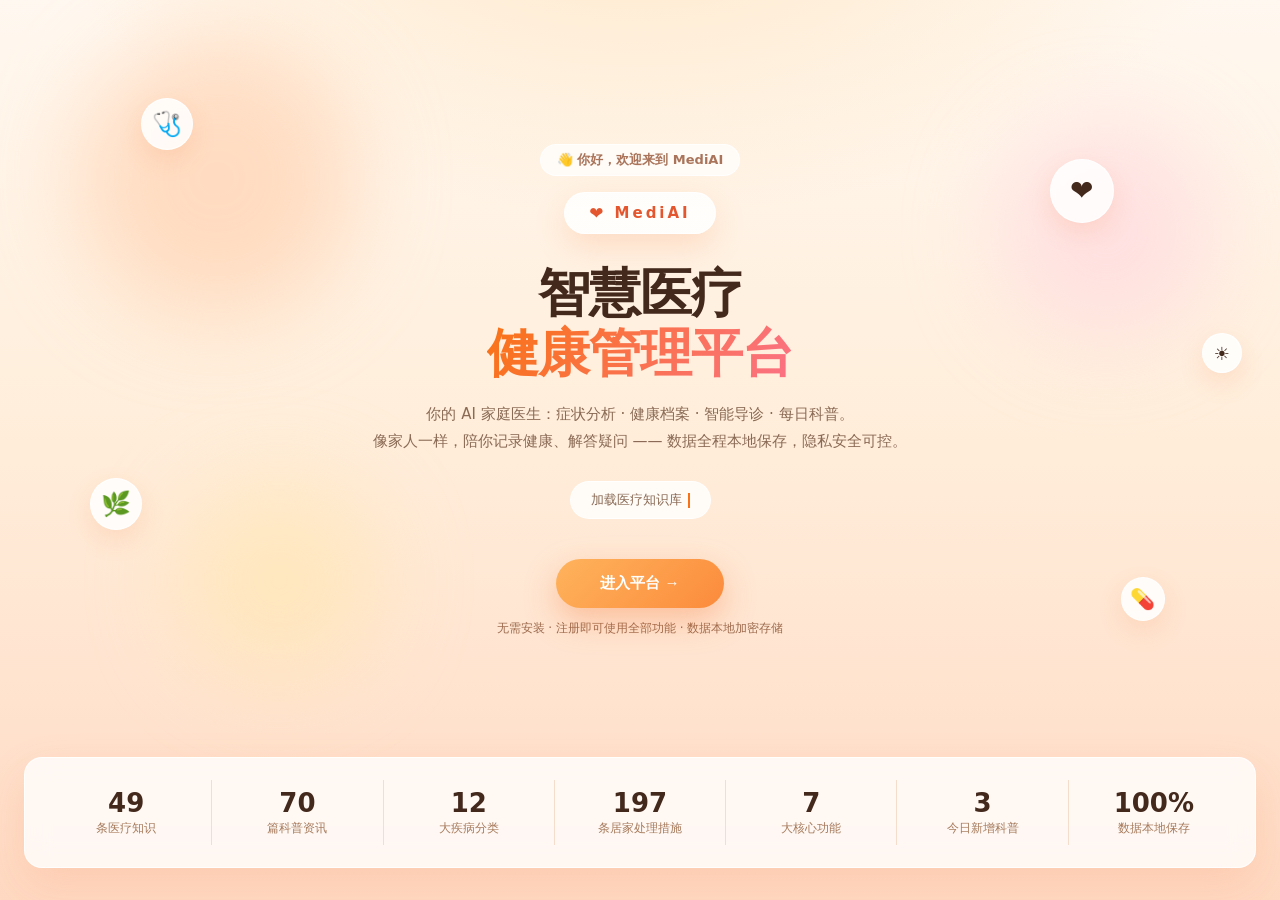
==== commit c4633b1e: "feat: 暖阳色封面 + 二维码多CDN兜底加载 - 开场封面由深色改为暖阳浅色调：新增问候语、暖色光斑与漂浮元素，呼应智慧医疗的人文温度 - 二维码生成/扫码改为多 CDN 依次兜底（BootCD" ====
--- a/index.html
+++ b/index.html
@@ -40,10 +40,22 @@
     <!-- 动态开场页 -->
     <div class="splash" id="splash">
         <div class="sp-hero">
-            <div class="sp-logo">MediAI</div>
+            <div class="sp-blobs" aria-hidden="true">
+                <span class="sp-blob b1"></span>
+                <span class="sp-blob b2"></span>
+                <span class="sp-blob b3"></span>
+            </div>
+            <div class="sp-floats" aria-hidden="true">
+                <span class="sp-float f1">🩺</span>
+                <span class="sp-float f2">❤️</span>
+                <span class="sp-float f3">🌿</span>
+                <span class="sp-float f4">💊</span>
+                <span class="sp-float f5">☀️</span>
+            </div>
+            <div class="sp-hello">👋 你好，欢迎来到 MediAI</div>
+            <div class="sp-logo"><span class="sp-logo-ico">❤️</span>MediAI</div>
             <div class="sp-title">智慧医疗<br><span class="sp-title-line2">健康管理平台</span></div>
-            <div class="sp-tagline">AI 问诊 · 健康档案 · 智能导诊 · 每日科普 —— 数据全程本地保存，隐私安全可控。
-            </div>
+            <div class="sp-tagline">你的 AI 家庭医生：症状分析 · 健康档案 · 智能导诊 · 每日科普。<br>像家人一样，陪你记录健康、解答疑问 —— 数据全程本地保存，隐私安全可控。</div>
             <div class="sp-typing"><span id="spTypewriter">正在加载</span><span class="cur"></span></div>
             <div class="sp-cta">
                 <button class="sp-btn" onclick="enterApp()">进入平台 →</button>
@@ -4507,7 +4519,16 @@
             for (let i = 0; i < n; i++) qrChunks.push('MXS|' + (i + 1) + '|' + n + '|' + payload.slice(i * chunkMax, (i + 1) * chunkMax));
             qrChunkIdx = 0;
             document.getElementById('qrCanvasWrap').style.display = 'block';
-            qrShowChunk(0);
+            const box = document.getElementById('qrCanvasBox');
+            box.innerHTML = '<div style="padding:20px;font-size:12.5px;color:var(--text2)">⏳ 正在准备二维码组件…</div>';
+            // 等待二维码组件就绪（未加载时自动加载，加载失败给出重试提示）
+            qrEnsureLib('qrcode').then(ok => {
+                if (!ok) {
+                    box.innerHTML = '<div style="padding:14px;border:1px dashed var(--border);border-radius:10px;font-size:12px;color:var(--text2);line-height:1.8">二维码组件加载失败（可能网络不通）。<br>可先使用「复制同步码文本」方式同步，或检查网络后 <button type="button" class="text-link" onclick="qrGenerate()">重试</button>。</div>';
+                    return;
+                }
+                qrShowChunk(0);
+            });
         }
         function qrShowChunk(dir) {
             qrChunkIdx = Math.min(qrChunks.length - 1, Math.max(0, qrChunkIdx + dir));
@@ -4534,38 +4555,41 @@
         }
         function qrStartScan() {
             if (qrScanning) { qrStopScan(); return; }
-            if (!window.jsQR) { alert('扫码组件未能加载。请使用「手动输入同步码」方式导入。'); return; }
-            if (!navigator.mediaDevices || !navigator.mediaDevices.getUserMedia) {
-                alert('当前环境无法调用摄像头（需要 HTTPS 或 localhost）。请使用「手动输入同步码」方式。');
-                return;
-            }
-            const video = document.getElementById('qrVideo');
-            navigator.mediaDevices.getUserMedia({ video: { facingMode: 'environment' }, audio: false }).then(stream => {
-                qrStream = stream;
-                video.srcObject = stream;
-                document.getElementById('qrVideoWrap').style.display = 'block';
-                document.getElementById('qrScanBtn').textContent = '⏹ 停止扫码';
-                qrScanning = true;
-                qrRcvChunks = {}; qrRcvTotal = 0;
-                qrSetScanTip('正在识别…');
-                const canvas = document.createElement('canvas');
-                const ctx = canvas.getContext('2d', { willReadFrequently: true });
-                const tick = () => {
-                    if (!qrScanning) return;
-                    if (video.readyState === video.HAVE_ENOUGH_DATA) {
-                        canvas.width = video.videoWidth; canvas.height = video.videoHeight;
-                        ctx.drawImage(video, 0, 0);
-                        try {
-                            const img = ctx.getImageData(0, 0, canvas.width, canvas.height);
-                            const code = jsQR(img.data, img.width, img.height, { inversionAttempts: 'dontInvert' });
-                            if (code && code.data) qrHandleChunk(code.data);
-                        } catch (e) { }
-                    }
+            // 等待扫码组件就绪（未加载时自动加载）
+            qrEnsureLib('jsqr').then(ok => {
+                if (!ok) { alert('扫码组件加载失败（可能网络不通）。请使用「手动输入同步码」方式导入。'); return; }
+                if (!navigator.mediaDevices || !navigator.mediaDevices.getUserMedia) {
+                    alert('当前环境无法调用摄像头（需要 HTTPS 或 localhost）。请使用「手动输入同步码」方式。');
+                    return;
+                }
+                const video = document.getElementById('qrVideo');
+                navigator.mediaDevices.getUserMedia({ video: { facingMode: 'environment' }, audio: false }).then(stream => {
+                    qrStream = stream;
+                    video.srcObject = stream;
+                    document.getElementById('qrVideoWrap').style.display = 'block';
+                    document.getElementById('qrScanBtn').textContent = '⏹ 停止扫码';
+                    qrScanning = true;
+                    qrRcvChunks = {}; qrRcvTotal = 0;
+                    qrSetScanTip('正在识别…');
+                    const canvas = document.createElement('canvas');
+                    const ctx = canvas.getContext('2d', { willReadFrequently: true });
+                    const tick = () => {
+                        if (!qrScanning) return;
+                        if (video.readyState === video.HAVE_ENOUGH_DATA) {
+                            canvas.width = video.videoWidth; canvas.height = video.videoHeight;
+                            ctx.drawImage(video, 0, 0);
+                            try {
+                                const img = ctx.getImageData(0, 0, canvas.width, canvas.height);
+                                const code = jsQR(img.data, img.width, img.height, { inversionAttempts: 'dontInvert' });
+                                if (code && code.data) qrHandleChunk(code.data);
+                            } catch (e) { }
+                        }
+                        requestAnimationFrame(tick);
+                    };
                     requestAnimationFrame(tick);
-                };
-                requestAnimationFrame(tick);
-            }).catch(err => {
-                alert('无法打开摄像头：' + (err && err.message ? err.message : '请检查权限或改用「手动输入同步码」'));
+                }).catch(err => {
+                    alert('无法打开摄像头：' + (err && err.message ? err.message : '请检查权限或改用「手动输入同步码」'));
+                });
             });
         }
         function qrStopScan() {
@@ -4631,17 +4655,88 @@
             renderHistory();
             alert('✅ 同步完成：已导入 ' + data.records.length + ' 条健康记录（去重合并，新数据优先）。');
         }
-        function loadQrLibs() {
-            const libs = [
-                'https://cdn.jsdelivr.net/npm/qrcodejs@1.0.0/qrcode.min.js',
-                'https://cdn.jsdelivr.net/npm/jsqr@1.4.0/dist/jsQR.js'
-            ];
-            libs.forEach(src => {
+        // ─── 二维码组件按需加载：本地缓存 → 多 CDN 依次兜底 ────────
+        // 说明：二维码生成（QRCode）与扫码（jsQR）两个组件按需加载。
+        // 顺序：① 上次成功时缓存在本机的源码 → ② 国内 CDN（BootCDN / staticfile）
+        // → ③ 国际 CDN（unpkg / jsDelivr / cdnjs）。任一源成功后自动缓存，下次离线也能用。
+        const qrLibDefs = {
+            qrcode: {
+                check: () => !!(window.QRCode && window.QRCode.CorrectLevel),
+                srcs: [
+                    'https://cdn.bootcdn.net/ajax/libs/qrcodejs/1.0.0/qrcode.min.js',
+                    'https://cdn.staticfile.net/qrcodejs/1.0.0/qrcode.min.js',
+                    'https://unpkg.com/qrcodejs@1.0.0/qrcode.min.js',
+                    'https://cdn.jsdelivr.net/npm/qrcodejs@1.0.0/qrcode.min.js',
+                    'https://cdnjs.cloudflare.com/ajax/libs/qrcodejs/1.0.0/qrcode.min.js'
+                ]
+            },
+            jsqr: {
+                check: () => !!window.jsQR,
+                srcs: [
+                    'https://cdn.bootcdn.net/ajax/libs/jsqr/1.4.0/jsQR.min.js',
+                    'https://cdn.staticfile.net/jsqr/1.4.0/jsQR.min.js',
+                    'https://unpkg.com/jsqr@1.4.0/dist/jsQR.js',
+                    'https://cdn.jsdelivr.net/npm/jsqr@1.4.0/dist/jsQR.js',
+                    'https://cdnjs.cloudflare.com/ajax/libs/jsqr/1.4.0/jsQR.min.js'
+                ]
+            }
+        };
+        const qrLoadState = {};
+        function qrTryCached(name, def) {
+            let cached = null;
+            try { cached = localStorage.getItem('mediai-lib-' + name); } catch (e) { }
+            if (!cached) return false;
+            try {
+                (0, eval)(cached);
+                if (def.check()) return true;
+            } catch (e) { }
+            try { localStorage.removeItem('mediai-lib-' + name); } catch (e) { }
+            return false;
+        }
+        function qrLoadFromCdns(name, def, i) {
+            if (i >= def.srcs.length) return Promise.resolve(false);
+            const src = def.srcs[i];
+            return new Promise(resolve => {
+                let settled = false;
+                let timer = null;
+                const done = loaded => {
+                    if (settled) return;
+                    settled = true;
+                    if (timer) clearTimeout(timer);
+                    s.onload = s.onerror = null;
+                    try { s.remove(); } catch (e) { }
+                    if (loaded && def.check()) {
+                        // 成功后把源码抓下来存到本机，下次离线或 CDN 不通也能直接使用
+                        try {
+                            fetch(src).then(r => r.text()).then(txt => { try { localStorage.setItem('mediai-lib-' + name, txt); } catch (e) { } }).catch(() => { });
+                        } catch (e) { }
+                        resolve(true);
+                    } else {
+                        resolve(qrLoadFromCdns(name, def, i + 1));
+                    }
+                };
                 const s = document.createElement('script');
                 s.src = src;
                 s.async = true;
+                s.onload = () => done(true);
+                s.onerror = () => done(false);
+                timer = setTimeout(() => done(false), 9000); // 超时 9 秒换下一个源
                 document.head.appendChild(s);
             });
+        }
+        function qrEnsureLib(name) {
+            const def = qrLibDefs[name];
+            if (def.check()) return Promise.resolve(true);
+            if (qrLoadState[name]) return qrLoadState[name];
+            qrLoadState[name] = qrTryCached(name, def)
+                ? Promise.resolve(true)
+                : qrLoadFromCdns(name, def, 0);
+            return qrLoadState[name];
+        }
+        function loadQrLibs() {
+            // 页面启动时预热加载（不阻塞页面），进入扫码同步时即点即用
+            qrEnsureLib('qrcode');
+            qrEnsureLib('jsqr');
         }
 
         // ─── 键盘与初始化 ─────────────────────────────────────────
--- a/yue.css
+++ b/yue.css
@@ -1668,15 +1668,18 @@
     margin-bottom: 6px
 }
 
-/* ── 动态开场页（落地页 → 医疗窗口） ── */
+/* ── 动态开场页（暖阳封面 → 医疗窗口） ── */
 .splash {
     position: fixed;
     inset: 0;
     z-index: 200;
-    background: radial-gradient(ellipse 80% 60% at 50% -10%, #1c2433 0%, #0b0e14 55%, #07090d 100%);
+    background:
+        radial-gradient(ellipse 75% 58% at 50% -12%, rgba(255, 231, 199, .95) 0%, rgba(255, 220, 190, 0) 62%),
+        linear-gradient(180deg, #fff8f0 0%, #ffeedb 46%, #ffe3cf 78%, #ffd9c2 100%);
     overflow-y: auto;
     display: flex;
     flex-direction: column;
+    color: #43281c;
     animation: splashIn .6s ease
 }
 
@@ -1717,38 +1720,46 @@
     position: relative
 }
 
+/* 暖色光斑 */
+.sp-blobs {
+    position: absolute;
+    inset: 0;
+    pointer-events: none;
+    overflow: hidden
+}
+
 .sp-blob {
     position: absolute;
     border-radius: 50%;
-    filter: blur(40px);
-    opacity: .5;
-    animation: float 8s ease-in-out infinite
+    filter: blur(46px);
+    opacity: .55;
+    animation: float 9s ease-in-out infinite
 }
 
 .sp-blob.b1 {
-    width: 260px;
-    height: 260px;
-    background: #fed7aa;
-    top: 6%;
-    left: 8%;
+    width: 280px;
+    height: 280px;
+    background: #ffc9a3;
+    top: 5%;
+    left: 6%;
     animation-delay: 0s
 }
 
 .sp-blob.b2 {
+    width: 220px;
+    height: 220px;
+    background: #ffd3de;
+    top: 16%;
+    right: 5%;
+    animation-delay: 2s
+}
+
+.sp-blob.b3 {
     width: 200px;
     height: 200px;
-    background: #fecdd3;
-    top: 18%;
-    right: 6%;
-    animation-delay: 2s
-}
-
-.sp-blob.b3 {
-    width: 180px;
-    height: 180px;
-    background: #fde68a;
-    bottom: 12%;
-    left: 16%;
+    background: #ffe7ad;
+    bottom: 10%;
+    left: 14%;
     animation-delay: 4s
 }
 
@@ -1765,12 +1776,13 @@
     width: 52px;
     height: 52px;
     border-radius: 50%;
-    background: rgba(255, 255, 255, .68);
+    background: rgba(255, 255, 255, .85);
     backdrop-filter: blur(4px);
+    border: 1px solid rgba(255, 255, 255, .95);
     display: grid;
     place-items: center;
     font-size: 24px;
-    box-shadow: 0 8px 24px rgba(251, 146, 60, .16);
+    box-shadow: 0 10px 26px rgba(244, 114, 50, .14);
     animation: float 7s ease-in-out infinite
 }
 
@@ -1825,20 +1837,69 @@
     }
 }
 
+/* 问候语 */
+.sp-hello {
+    position: relative;
+    display: inline-flex;
+    align-items: center;
+    gap: 6px;
+    padding: 6px 16px;
+    border-radius: 999px;
+    background: rgba(255, 255, 255, .7);
+    border: 1px solid rgba(255, 255, 255, .9);
+    font-size: 13px;
+    font-weight: 600;
+    color: #a9745a;
+    margin-bottom: 16px;
+    animation: pop .7s cubic-bezier(.34, 1.56, .64, 1) .1s both
+}
+
 .sp-logo {
     position: relative;
-    padding: 10px 22px;
-    border: 1px solid rgba(255, 255, 255, .14);
-    border-radius: 8px;
-    background: rgba(255, 255, 255, .04);
-    display: grid;
-    place-items: center;
+    display: inline-flex;
+    align-items: center;
+    gap: 8px;
+    padding: 10px 24px;
+    border: 1px solid rgba(255, 255, 255, .95);
+    border-radius: 999px;
+    background: rgba(255, 255, 255, .85);
     font-size: 15px;
     font-weight: 800;
     letter-spacing: 3px;
-    color: #fff;
-    margin-bottom: 34px;
+    color: #e4572e;
+    box-shadow: 0 12px 32px rgba(244, 114, 50, .18);
+    margin-bottom: 30px;
     animation: pop .7s cubic-bezier(.34, 1.56, .64, 1) .2s both
+}
+
+.sp-logo-ico {
+    display: inline-block;
+    font-size: 17px;
+    animation: heartBeat 1.6s ease-in-out infinite
+}
+
+@keyframes heartBeat {
+
+    0%,
+    100% {
+        transform: scale(1)
+    }
+
+    12% {
+        transform: scale(1.25)
+    }
+
+    24% {
+        transform: scale(1)
+    }
+
+    36% {
+        transform: scale(1.18)
+    }
+
+    48% {
+        transform: scale(1)
+    }
 }
 
 @keyframes pop {
@@ -1858,14 +1919,17 @@
     font-size: 52px;
     font-weight: 800;
     letter-spacing: -1px;
-    color: #fff;
+    color: #43281c;
     line-height: 1.15;
     margin-bottom: 18px;
     animation: rise .7s ease .35s both
 }
 
 .sp-title .sp-title-line2 {
-    color: #9ca3af
+    background: linear-gradient(120deg, #f97316, #fb7185);
+    -webkit-background-clip: text;
+    background-clip: text;
+    -webkit-text-fill-color: transparent
 }
 
 @keyframes rise {
@@ -1883,9 +1947,9 @@
 .sp-tagline {
     position: relative;
     font-size: 15px;
-    color: #9ca3af;
-    max-width: 560px;
-    line-height: 1.75;
+    color: #8a6a55;
+    max-width: 600px;
+    line-height: 1.8;
     animation: rise .7s ease .5s both
 }
 
@@ -1895,13 +1959,13 @@
     align-items: center;
     gap: 6px;
     margin-top: 26px;
-    background: rgba(255, 255, 255, .05);
+    background: rgba(255, 255, 255, .78);
     backdrop-filter: blur(6px);
-    border: 1px solid rgba(255, 255, 255, .12);
-    border-radius: 6px;
-    padding: 9px 18px;
+    border: 1px solid rgba(255, 255, 255, .95);
+    border-radius: 999px;
+    padding: 9px 20px;
     font-size: 13px;
-    color: #d1d5db;
+    color: #8a6a55;
     animation: rise .7s ease .65s both
 }
 
@@ -1909,7 +1973,7 @@
     display: inline-block;
     width: 2px;
     height: 15px;
-    background: #60a5fa;
+    background: #f97316;
     animation: blink 1s infinite
 }
 
@@ -1941,20 +2005,22 @@
     display: inline-flex;
     align-items: center;
     gap: 10px;
-    background: #fff;
-    color: #0b0e14;
+    background: linear-gradient(135deg, #ffb35c, #fb8b3c);
+    color: #fff;
     font-size: 15px;
     font-weight: 700;
-    padding: 14px 40px;
-    border-radius: 6px;
+    padding: 15px 44px;
+    border-radius: 999px;
     border: none;
     cursor: pointer;
-    transition: transform .2s ease, background .2s ease
+    box-shadow: 0 12px 32px rgba(244, 114, 50, .35);
+    transition: transform .2s ease, box-shadow .2s ease, filter .2s ease
 }
 
 .sp-btn:hover {
     transform: translateY(-2px);
-    background: #e5e7eb
+    filter: brightness(1.05);
+    box-shadow: 0 16px 40px rgba(244, 114, 50, .42)
 }
 
 .sp-btn:active {
@@ -1963,7 +2029,7 @@
 
 .sp-btn-sub {
     font-size: 12px;
-    color: #6b7280
+    color: #9c6a4d
 }
 
 .sp-stats {
@@ -1972,9 +2038,13 @@
     gap: 0;
     justify-content: center;
     flex-wrap: wrap;
-    padding: 28px 24px 36px;
-    border-top: 1px solid rgba(255, 255, 255, .08);
-    background: rgba(255, 255, 255, .02);
+    margin: 0 24px 32px;
+    padding: 22px 24px;
+    border-radius: 18px;
+    background: rgba(255, 255, 255, .78);
+    backdrop-filter: blur(12px);
+    border: 1px solid rgba(255, 255, 255, .9);
+    box-shadow: 0 16px 44px rgba(233, 116, 57, .14);
     animation: rise .7s ease .95s both
 }
 
@@ -1988,18 +2058,18 @@
 .sp-stat-v {
     font-size: 26px;
     font-weight: 800;
-    color: #fff
+    color: #43281c
 }
 
 .sp-stat-l {
     font-size: 12px;
-    color: #6b7280;
+    color: #a67a5c;
     margin-top: 2px
 }
 
 .sp-divider {
     width: 1px;
-    background: rgba(255, 255, 255, .1);
+    background: rgba(214, 151, 101, .28);
     margin: 0 8px
 }
 
@@ -2017,12 +2087,12 @@
     width: 8px;
     height: 8px;
     border-radius: 50%;
-    background: rgba(244, 114, 182, .35);
+    background: rgba(251, 146, 60, .32);
     animation: riseUp linear infinite
 }
 
 .sp-dots span:nth-child(2n) {
-    background: rgba(251, 191, 36, .4)
+    background: rgba(244, 114, 182, .3)
 }
 
 @keyframes riseUp {
@@ -2589,13 +2659,18 @@
     }
 
     .sp-logo {
-        width: 76px;
-        height: 76px;
-        font-size: 34px
+        font-size: 13px;
+        padding: 9px 20px;
+        margin-bottom: 24px
+    }
+
+    .sp-hello {
+        font-size: 12px
     }
 
     .sp-stats {
-        padding: 20px 12px 26px
+        margin: 0 12px 20px;
+        padding: 16px 10px
     }
 
     .sp-stat {
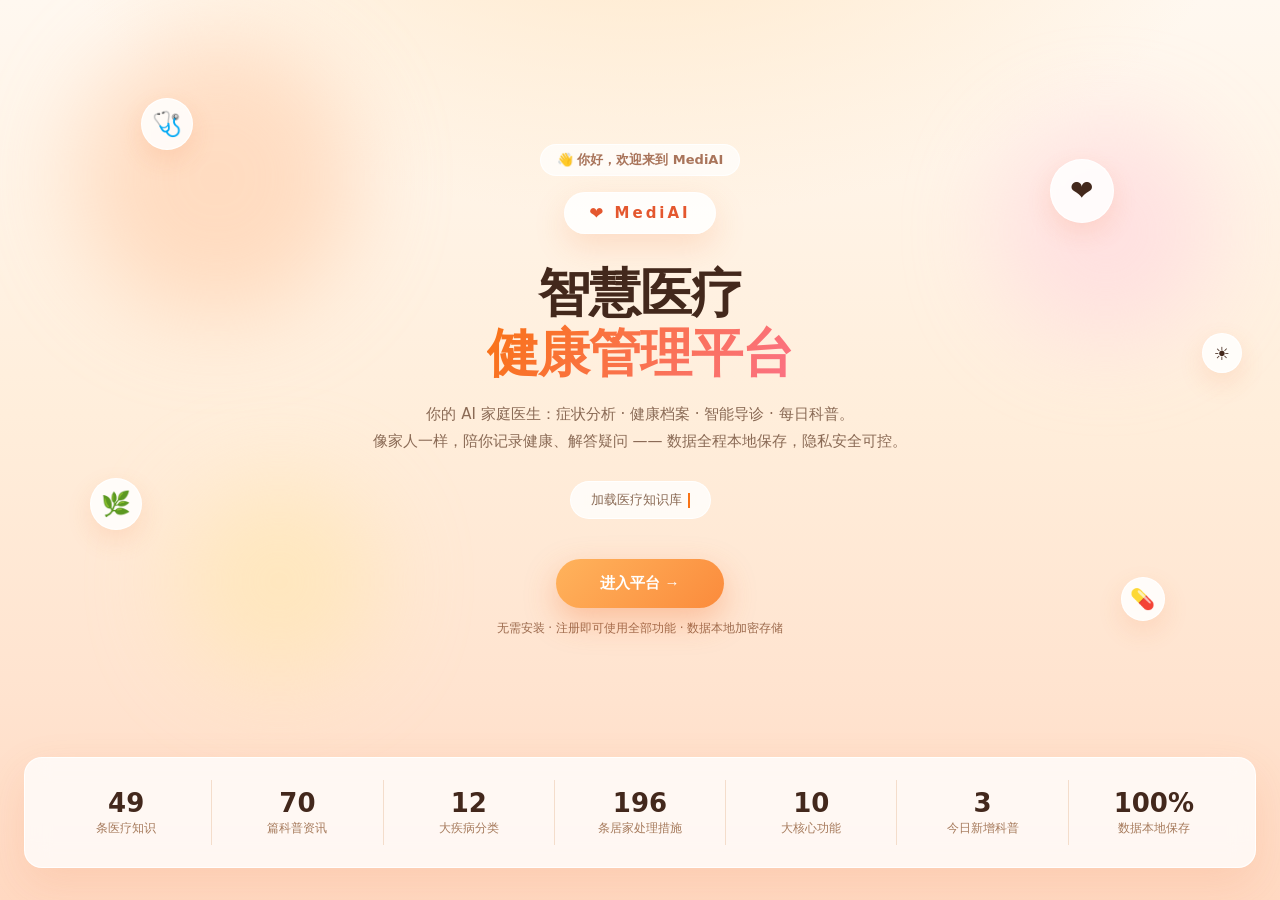
==== commit 833ffa13: "feat: 新增三个AI智能体；设备同步改为文件/文本传输（移除二维码） - 侧边栏新增「AI 智能体」：AI 营养分析师 / 心理健康对话 / 智能运动指导师 - 三个智能体共用聊天界面，各自独立记" ====
--- a/index.html
+++ b/index.html
@@ -280,13 +280,20 @@
         </div>
         <div class="nav-item" data-sec="health"><span class="nav-icon">❤️</span>健康档案</div>
         <div class="nav-item" data-sec="kb"><span class="nav-icon">📚</span>医疗知识库</div>
+        <div class="s-sect">AI 智能体</div>
+        <div class="nav-item" data-sec="nutri"><span class="nav-icon">🥗</span>AI 营养分析师<span
+                class="nav-badge">饮食</span></div>
+        <div class="nav-item" data-sec="mind"><span class="nav-icon">🧠</span>心理健康对话<span
+                class="nav-badge">暖心</span></div>
+        <div class="nav-item" data-sec="sport"><span class="nav-icon">🏃</span>智能运动指导师<span
+                class="nav-badge">运动</span></div>
         <div class="s-sect">工具</div>
         <div class="nav-item" data-sec="bmi"><span class="nav-icon">⚖️</span>BMI 计算器</div>
         <div class="nav-item" data-sec="guide"><span class="nav-icon">📍</span>慧医导诊</div>
         <div class="nav-item" data-sec="news"><span class="nav-icon">📰</span>科普资讯<span class="nav-badge"
                 id="newsBadge">每日更新</span></div>
         <div class="s-sect">数据</div>
-        <div class="nav-item" data-sec="qrsync"><span class="nav-icon">📲</span>扫码同步<span
+        <div class="nav-item" data-sec="qrsync"><span class="nav-icon">📲</span>设备同步<span
                 class="nav-badge">手机↔电脑</span></div>
         <div class="s-foot" id="userFoot">
             <div class="u-card" id="userCard" role="button" tabindex="0" title="账号操作"
@@ -409,7 +416,7 @@
                     <div class="chat-mode-bar" id="chatModeBar">
                         <span class="chat-mode-dot" id="chatModeDot">●</span>
                         <span class="chat-mode-text" id="chatModeText">智能问诊 · 在线</span>
-                        <span class="chat-mode-sub">描述症状，系统为您分析并给出建议</span>
+                        <span class="chat-mode-sub" id="chatModeSub">描述症状，系统为您分析并给出建议</span>
                     </div>
                     <div class="chat-body" id="chatBody">
                         <div class="msg ai">
@@ -420,15 +427,7 @@
                             </div>
                         </div>
                     </div>
-                    <div class="chat-hints" id="chatHints">
-                        <button class="hint-chip" type="button" onclick="sendHint(this)">头痛头晕</button>
-                        <button class="hint-chip" type="button" onclick="sendHint(this)">发烧咳嗽</button>
-                        <button class="hint-chip" type="button" onclick="sendHint(this)">胃痛恶心</button>
-                        <button class="hint-chip" type="button" onclick="sendHint(this)">心悸胸闷</button>
-                        <button class="hint-chip" type="button" onclick="sendHint(this)">失眠焦虑</button>
-                        <button class="hint-chip" type="button" onclick="sendHint(this)">腰背疼痛</button>
-                        <button class="hint-chip clear-chip" type="button" onclick="clearChat()">🗑️ 清空对话</button>
-                    </div>
+                    <div class="chat-hints" id="chatHints"><!-- 快捷提问由各智能体动态渲染 --></div>
                     <div class="chat-foot">
                         <textarea class="chat-input" id="chatInput" rows="1" placeholder="请描述您的症状，例如：头痛、发烧、咳嗽..."
                             onkeydown="handleKey(event)"></textarea>
@@ -786,44 +785,30 @@
                 </div>
             </div>
 
-            <!-- 扫码同步弹窗（手机 ↔ 电脑） -->
+            <!-- 设备同步弹窗（手机 ↔ 电脑） -->
             <div class="modal-mask" id="qrMask" role="dialog" aria-modal="true" onclick="if(event.target===this)closeQrSync()">
                 <div class="modal" style="max-width:560px;max-height:88vh;overflow-y:auto">
                     <button class="modal-close" type="button" onclick="closeQrSync()" aria-label="关闭">✕</button>
-                    <div class="sec-title" style="margin-top:0">📲 扫码同步（手机 ↔ 电脑）</div>
-                    <p style="font-size:12.5px;color:var(--text3);margin-bottom:14px">健康数据只在本机浏览器保存。通过二维码，可以把本机的健康档案传到另一台设备（手机或电脑），无需登录账号。</p>
+                    <div class="sec-title" style="margin-top:0">📲 设备同步（手机 ↔ 电脑）</div>
+                    <p style="font-size:12.5px;color:var(--text3);margin-bottom:14px">健康数据只在本机浏览器保存。通过「同步码文件 / 同步码文本」，可以把本机的健康档案传到另一台设备（手机或电脑），无需登录账号，也无需联网。</p>
                     <div style="display:flex;gap:8px;margin-bottom:14px;flex-wrap:wrap">
                         <button class="btn btn-p" id="qrGenTab" onclick="qrSwitchMode('gen')">⬇️ 生成同步码</button>
-                        <button class="btn btn-g" id="qrScanTab" onclick="qrSwitchMode('scan')">📷 扫同步码</button>
+                        <button class="btn btn-g" id="qrScanTab" onclick="qrSwitchMode('scan')">📥 导入同步码</button>
                     </div>
                     <div id="qrGenBox">
-                        <button class="btn btn-p" style="width:100%" onclick="qrGenerate()">🔳 生成二维码</button>
-                        <p style="font-size:12px;color:var(--text3);margin-top:8px">把本机健康档案编码成二维码，用另一台设备的「📷 扫同步码」扫描即可导入。</p>
-                        <div id="qrCanvasWrap" style="display:none;text-align:center;margin-top:12px">
-                            <div id="qrCanvasBox"></div>
-                            <p id="qrChunkInfo" style="font-size:12px;color:var(--text2);margin:8px 0"></p>
-                            <div style="display:flex;gap:8px;justify-content:center">
-                                <button class="btn btn-g" id="qrChunkPrev" onclick="qrShowChunk(-1)" style="display:none">◀ 上一张</button>
-                                <button class="btn btn-g" id="qrChunkNext" onclick="qrShowChunk(1)" style="display:none">下一张 ▶</button>
-                            </div>
-                            <div style="display:flex;gap:8px;margin-top:10px;justify-content:center;flex-wrap:wrap">
-                                <button class="btn btn-g" onclick="qrCopyCode()">📋 复制同步码文本</button>
-                            </div>
-                            <p style="font-size:11.5px;color:var(--text3);margin-top:8px">💡 若另一台设备无法扫码，可复制同步码文本，在对方设备的「手动输入同步码」中粘贴导入。</p>
-                        </div>
+                        <p style="font-size:12px;color:var(--text3);margin-bottom:10px">把本机健康档案打包成同步码，任选一种方式发到另一台设备：</p>
+                        <button class="btn btn-p" style="width:100%" onclick="qrDownloadCode()">💾 下载同步码文件（.txt）</button>
+                        <button class="btn btn-p" style="width:100%;margin-top:8px" onclick="qrCopyCode()">📋 复制同步码文本</button>
+                        <p style="font-size:11.5px;color:var(--text3);margin-top:10px">💡 同步码文件可通过微信、QQ、U盘等任意方式传输，在对方设备用「📥 导入同步码 → 选择文件」即可恢复；复制文本则粘贴到对方设备的输入框里导入。</p>
                     </div>
                     <div id="qrScanBox" style="display:none">
-                        <button class="btn btn-p" style="width:100%" id="qrScanBtn" onclick="qrStartScan()">📷 启动摄像头扫码</button>
-                        <p style="font-size:12px;color:var(--text3);margin-top:8px">对准另一台设备的二维码，可连续扫描多张（数据较大时会分多张）。</p>
-                        <div id="qrVideoWrap" style="display:none;margin-top:12px;text-align:center">
-                            <video id="qrVideo" playsinline style="width:100%;max-width:320px;border-radius:10px;background:#000"></video>
-                            <p id="qrScanTip" style="font-size:12px;color:var(--text2);margin-top:8px">正在识别…</p>
-                        </div>
-                        <div class="sec-title" style="margin-top:16px">✏️ 手动输入同步码（备用）</div>
+                        <button class="btn btn-p" style="width:100%" onclick="document.getElementById('qrFileInput').click()">📂 选择同步码文件导入</button>
+                        <input type="file" id="qrFileInput" accept=".txt,text/plain" style="display:none" onchange="qrImportFile(this)">
+                        <div class="sec-title" style="margin-top:16px">✏️ 或粘贴同步码文本</div>
                         <textarea class="form-input" id="qrManualInput" rows="4" style="width:100%;resize:vertical"
                             placeholder="粘贴对方的同步码文本（MXS开头）"></textarea>
                         <button class="btn btn-p" style="width:100%;margin-top:8px" onclick="qrManualImport()">📥 导入同步码数据</button>
-                        <p style="font-size:11.5px;color:var(--text3);margin-top:8px">🔒 摄像头需要 HTTPS 或 localhost 环境；无法调用摄像头时请使用手动输入方式。导入采用「去重合并、新数据优先」，不会重复。</p>
+                        <p style="font-size:11.5px;color:var(--text3);margin-top:8px">🔒 全程本地处理，不上传任何服务器。导入采用「去重合并、新数据优先」，不会重复。</p>
                     </div>
                 </div>
             </div>
@@ -1370,25 +1355,27 @@
         function closeSidebar() { document.getElementById('sidebar').classList.remove('open') }
 
         // ─── Navigation ───────────────────────────────────────────
-        const titles = { home: '首页总览', chat: '智能问诊', health: '健康档案', kb: '医疗知识库', bmi: 'BMI 计算器', guide: '慧医导诊', news: '健康科普资讯' };
-        const subs = { home: '欢迎使用 MediAI 智能医疗平台', chat: '描述症状，AI 为您分析并给出建议', health: '记录和追踪您的健康数据', kb: '查询疾病、症状和用药知识', bmi: '快速计算身体质量指数', guide: '按症状推荐医院 · 一键地图导航', news: '每日更新 · 饮食健康 / 保健品 / 医学科普' };
+        const titles = { home: '首页总览', chat: '智能问诊', health: '健康档案', kb: '医疗知识库', bmi: 'BMI 计算器', guide: '慧医导诊', news: '健康科普资讯', nutri: 'AI 营养分析师', mind: '心理健康对话', sport: '智能运动指导师' };
+        const subs = { home: '欢迎使用 MediAI 智能医疗平台', chat: '描述症状，AI 为您分析并给出建议', health: '记录和追踪您的健康数据', kb: '查询疾病、症状和用药知识', bmi: '快速计算身体质量指数', guide: '按症状推荐医院 · 一键地图导航', news: '每日更新 · 饮食健康 / 保健品 / 医学科普', nutri: '一日三餐 · 热量营养 · 减脂增肌饮食方案', mind: '情绪倾诉 · 压力疏导 · 睡眠改善 · 心理陪伴', sport: '运动计划 · 动作指导 · 损伤预防 · 体能提升' };
+        const CHAT_SECTIONS = ['chat', 'nutri', 'mind', 'sport'];
         function showSec(id) {
             if (id === 'qrsync') { openQrSync(); return }
-            if ((id === 'chat' || id === 'health') && !currentUser()) { openAuth('login'); return }
+            if ((CHAT_SECTIONS.includes(id) || id === 'health') && !currentUser()) { openAuth('login'); return }
             document.querySelectorAll('.sec').forEach(s => s.classList.remove('active'));
             document.querySelectorAll('.nav-item').forEach(n => {
                 n.classList.remove('active');
                 n.removeAttribute('aria-current');
                 n.tabIndex = -1;
             });
-            document.getElementById('sec-' + id).classList.add('active');
+            if (CHAT_SECTIONS.includes(id)) switchAgent(id);
+            document.getElementById('sec-' + (CHAT_SECTIONS.includes(id) ? 'chat' : id)).classList.add('active');
             const ni = document.querySelector('[data-sec="' + id + '"]');
             if (ni) { ni.classList.add('active'); ni.setAttribute('aria-current', 'page'); ni.tabIndex = 0; }
             document.getElementById('tb-title').textContent = titles[id] || id;
             document.getElementById('tb-sub').textContent = subs[id] || '';
             document.getElementById('mobTitle').textContent = 'MediAI · ' + (titles[id] || id);
             const ca = document.getElementById('contentArea');
-            ca.style.overflow = id === 'chat' ? 'hidden' : 'auto';
+            ca.style.overflow = CHAT_SECTIONS.includes(id) ? 'hidden' : 'auto';
             ca.scrollTop = 0;
             closeSidebar();
             if (id === 'health') setTimeout(() => { drawScore(healthScore); drawBpChart(); }, 50);
@@ -1903,18 +1890,16 @@
         // 兜底：没命中知识库时，先共情 + 温和引导，避免机械复读反问
         const defaultReply = '谢谢你愿意和我说这些，不管是身体上的不舒服，还是心里觉得累，我都愿意听。\n\n要帮你分析得更贴合你的情况，能再多告诉我一点吗？比如是哪里不舒服、有多久了、有没有发烧头晕这些伴随情况、最近饮食睡眠怎么样。\n\n你先说最难受的那一点，我们从它开始慢慢梳理，好吗？❤️';
 
-        // 多轮对话历史
-        let chatHistory = [];
+        // 多轮对话历史：每个智能体独立记忆，互不干扰
+        let activeAgent = 'doctor';
+        const agentHist = { doctor: [], nutri: [], mind: [], sport: [] };
+        const AGENT_HIST_KEYS = { doctor: CHAT_HISTORY_KEY, nutri: 'mediai-nutri-history', mind: 'mediai-mind-history', sport: 'mediai-sport-history' };
+        const agentTopic = { doctor: null, nutri: null, mind: null, sport: null }; // 每个智能体的“当前话题”，支持多轮深入
+        function curHist() { return agentHist[activeAgent] || (agentHist[activeAgent] = []); }
         let isBusy = false;
 
         // 问诊欢迎语（随登录状态个性化）
-        function updateChatWelcome() {
-            const w = document.getElementById('chatWelcome');
-            if (!w) return;
-            const u = currentUser();
-            const hello = u ? '你好，<strong>' + escapeHtml(u) + '</strong>！' : '你好！';
-            w.innerHTML = hello + '欢迎使用 <strong>MediAI</strong> 智能问诊。请描述您的不适（症状、持续时间、程度等），系统将为您梳理可能的原因、提供居家处理建议，并提示需要就医的情况。<br><br>也可以点击下方快捷症状快速开始。<br><br>⚠️ 本系统仅供参考，不构成医疗诊断，如症状严重请及时就医。';
-        }
+        function updateChatWelcome() { updateAgentUI(); }
 
         function getTime() { const d = new Date(); return d.getHours().toString().padStart(2, '0') + ':' + d.getMinutes().toString().padStart(2, '0'); }
 
@@ -1924,7 +1909,7 @@
             wrap.className = 'msg ' + role;
             const avatar = document.createElement('div');
             avatar.className = 'msg-av ' + role;
-            avatar.textContent = role === 'ai' ? '🤖' : '👤';
+            avatar.textContent = role === 'ai' ? (AGENTS[activeAgent] ? AGENTS[activeAgent].icon : '🤖') : '👤';
             const content = document.createElement('div');
             const bubble = document.createElement('div');
             bubble.className = 'msg-bubble';
@@ -1943,13 +1928,13 @@
             const body = document.getElementById('chatBody');
             const t = document.createElement('div');
             t.className = 'msg ai'; t.id = 'typing-ind';
-            t.innerHTML = '<div class="msg-av ai">🤖</div><div class="typing"><span></span><span></span><span></span></div>';
+            t.innerHTML = '<div class="msg-av ai">' + (AGENTS[activeAgent] ? AGENTS[activeAgent].icon : '🤖') + '</div><div class="typing"><span></span><span></span><span></span></div>';
             body.appendChild(t); body.scrollTop = body.scrollHeight;
         }
         function hideTyping() { const t = document.getElementById('typing-ind'); if (t) t.remove(); }
 
         // ── 本地家庭医生引擎 ─────────────────────────────────────
-        let lastTopic = null;   // 上一次命中的知识库条目，支持“继续说”追问
+        // 上一次命中的知识库条目，支持“继续说”追问（存在 agentTopic[activeAgent]）
 
         // 紧急情况：先救命，再谈其他
         function urgentCheck(msg) {
@@ -2173,15 +2158,15 @@
             if (urgent) return warmGreeting() + '。先别慌，听我说——\n\n🚨 ' + urgent + '\n\n在等待救护车或去医院的路上，尽量保持安静休息，不要走动或进食。别怕，及时求助就是最正确的做法。❤️';
             // ② 疾病知识库匹配
             const kb = findKbMatch(msg);
-            if (kb) { lastTopic = kb; return composeKbReply(kb, msg) + personalReminder(); }
+            if (kb) { agentTopic.doctor = kb; return composeKbReply(kb, msg) + personalReminder(); }
             // ③ 症状关键词兜底
             for (const [key, val] of Object.entries(aiReplies)) {
-                if (m.includes(key)) { lastTopic = null; return wrapWarm(val) + personalReminder(); }
+                if (m.includes(key)) { agentTopic.doctor = null; return wrapWarm(val) + personalReminder(); }
             }
             // ④ 接着上次话题继续
-            if (lastTopic && FOLLOW_KEYS.some(k => msg.includes(k))) return continueTopic(lastTopic);
+            if (agentTopic.doctor && FOLLOW_KEYS.some(k => msg.includes(k))) return continueTopic(agentTopic.doctor);
             // ⑤ 用户给了描述性信息（时长/阵发性/疼痛程度等）→ 真正消化并解读，而不是复读反问
-            const infoWords = chatHistory.filter(h => h && h.role === 'user' && h.content).map(h => typeof h.content === 'string' ? h.content : '');
+            const infoWords = curHist().filter(h => h && h.role === 'user' && h.content).map(h => typeof h.content === 'string' ? h.content : '');
             const lastMsg = infoWords[infoWords.length - 1] || '';
             const prevMsg = infoWords.length > 1 ? infoWords[infoWords.length - 2] : '';
             const prevTopic = prevMsg ? findKbMatch(prevMsg) : null;
@@ -2194,14 +2179,312 @@
             return wrapWarm(defaultReply) + personalReminder();
         }
 
-        // 加载/保存对话历史
-        function loadChatHistory() {
-            try {
-                chatHistory = JSON.parse(localStorage.getItem(CHAT_HISTORY_KEY)) || [];
-            } catch (e) { chatHistory = []; }
-        }
-        function persistChatHistory() {
-            try { localStorage.setItem(CHAT_HISTORY_KEY, JSON.stringify(chatHistory.slice(-20))); } catch (e) { }
+        // ─── 多智能体框架：共享聊天界面，各自独立记忆与人格 ────────
+        function loadAgentHistories() {
+            Object.keys(agentHist).forEach(k => {
+                try { agentHist[k] = JSON.parse(localStorage.getItem(AGENT_HIST_KEYS[k])) || []; }
+                catch (e) { agentHist[k] = []; }
+            });
+        }
+        function persistCurHist() {
+            try { localStorage.setItem(AGENT_HIST_KEYS[activeAgent], JSON.stringify(curHist().slice(-40))); } catch (e) { }
+        }
+
+        // 三个智能体的“长期记忆”上下文（跨多轮对话持续生效）
+        const nutriCtx = { goal: null, lastFood: null };
+        const mindCtx = { topic: null, turns: 0 };
+        const sportCtx = { goal: null, level: null, topic: null };
+
+        // 最新健康数据（供营养/运动智能体个性化参考）
+        function latestHealthRecord() {
+            const list = [...healthRecords].sort((a, b) => (b.updatedAt || 0) - (a.updatedAt || 0));
+            return list[0] || null;
+        }
+
+        // ─── 营养分析师引擎（记住目标与最近食物，多轮深入） ────────
+        const NUTRI_GOALS = [
+            { keys: ['减脂', '减肥', '瘦身', '减重', '掉秤'], goal: '减脂' },
+            { keys: ['增肌', '长肌肉', '练肌肉', '增重', '长胖', '太瘦'], goal: '增肌' },
+            { keys: ['控糖', '糖尿病', '血糖高', '血糖'], goal: '控糖' },
+            { keys: ['控血压', '高血压', '降压', '低盐'], goal: '控血压' },
+            { keys: ['养生', '健康饮食', '吃得健康', '营养均衡'], goal: '健康' }
+        ];
+        const NUTRI_FOODS = [
+            { keys: ['泡面', '方便面'], name: '泡面', kcal: '450-500 千卡/包', body: '高盐高油、营养单一，经常吃容易热量超标、钠摄入过多（一包含一天 80% 的盐量）。偶尔吃一次没关系：加一个鸡蛋 + 一把青菜，调料包放一半，汤尽量不喝，这一餐的热量就友好很多。' },
+            { keys: ['奶茶'], name: '奶茶', kcal: '300-600 千卡/杯', body: '奶茶的糖和植脂末是主要负担，一杯全糖奶茶约等于 3 碗米饭的热量。想喝的话：点三分糖/无糖、选鲜奶基底、少加小料（珍珠椰果都是糖），一周 1-2 次就好。' },
+            { keys: ['炸鸡', '烧烤', '火锅', '油炸'], name: '高油餐', kcal: '600-1000 千卡/餐', body: '这类餐油脂和盐偏高，吃完第二天身体容易水肿、犯困。补救方式：下一餐清淡（粥 + 蔬菜 + 蛋白质），多喝水帮助代谢，配合 30 分钟快走。不必自责，一顿饭不会毁掉你的努力。' },
+            { keys: ['米饭', '主食', '碳水'], name: '主食', kcal: '米饭 116 千卡/100g', body: '碳水不是敌人，大脑和运动都需要它。关键是量和搭配：每餐主食一拳大小，粗细搭配（糙米、燕麦、玉米、红薯替代部分白米饭），先吃菜和蛋白质再吃主食，血糖更平稳、更抗饿。' },
+            { keys: ['水果'], name: '水果', kcal: '约 50-90 千卡/100g', body: '水果每天 200-350 克（约 1-2 个拳头），放在两餐之间吃比饭后吃更好。减脂优先选低糖的：草莓、蓝莓、柚子、苹果；榴莲、荔枝、葡萄要控量。' },
+            { keys: ['牛奶', '鸡蛋', '鸡胸肉', '牛肉', '肉', '蛋白质'], name: '蛋白质', kcal: '鸡蛋 70 千卡/个', body: '蛋白质是减脂保肌肉、增肌长肌肉的关键：每天每公斤体重 1.2-1.6 克。优质来源：鸡蛋、牛奶、鸡胸肉、鱼虾、豆腐。每餐都有一掌心蛋白质，饱腹感强，还不容易掉肌肉。' },
+            { keys: ['蔬菜', '青菜', '菜'], name: '蔬菜', kcal: '30 千卡/100g', body: '蔬菜热量低、膳食纤维足，餐餐都要有：每天 300-500 克，深色蔬菜占一半（菠菜、西兰花、胡萝卜）。先吃菜再吃主食，血糖更稳，还能自然少吃。' },
+            { keys: ['夜宵', '宵夜', '深夜', '半夜吃'], name: '夜宵', kcal: '200-500 千卡', body: '睡前一小时尽量不吃，实在饿就选：温牛奶、一小把坚果、香蕉或水煮蛋，避免泡面、烧烤、甜品。吃完别立刻躺下，缓 30 分钟再睡，肠胃会舒服很多。' },
+            { keys: ['零食', '薯片', '饼干', '辣条'], name: '零食', kcal: '100-500 千卡/包', body: '零食可以吃，诀窍是"单独装一小份"而不是抱着整包吃。替换成：原味坚果、无糖酸奶、水果、海苔。想吃薯片时先喝杯水，很多时候是口渴不是饿。' },
+            { keys: ['外卖'], name: '外卖', kcal: '600-900 千卡/餐', body: '外卖重油重盐。点餐小技巧：优先蒸煮炖（蒸菜、水饺、轻食），备注"少油少盐"，米饭只吃一半，加一份青菜。饮料换成无糖茶或水。' }
+        ];
+        const NUTRI_MEALS = {
+            '早餐': '早餐（7-9 点）：优质蛋白 + 慢碳 + 一份蔬果。例如：鸡蛋 1-2 个 + 全麦面包/燕麦粥 + 牛奶/豆浆 + 一个水果。早餐吃够蛋白质，一上午不容易饿，还能减少晚上的暴食。',
+            '午餐': '午餐（12 点左右）：一拳头主食 + 一掌心蛋白质 + 两拳头蔬菜。例如：杂粮饭 + 鸡胸肉/鱼肉 + 清炒西兰花。午餐吃饱不吃撑，饭后散步 10 分钟。',
+            '晚餐': '晚餐（18-19 点）：主食减半（或换成玉米/红薯）+ 足量蛋白质 + 大量蔬菜。例如：半碗饭 + 蒸鱼 + 凉拌菜。睡前 3 小时吃完，睡得更好，第二天不容易水肿。'
+        };
+        const NUTRI_NUTRIENTS = [
+            { keys: ['蛋白质', '蛋白'], body: '每天每公斤体重 1.2-1.6 克蛋白质：60kg 的人约 72-96 克/天。分布到三餐：早餐 2 个蛋 + 牛奶，午餐/晚餐各一掌心的肉或鱼虾。增肌期可到 1.6-2 克，并配合力量训练。' },
+            { keys: ['碳水', '主食'], body: '每天碳水约占总热量 45-60%，优先"慢碳"：糙米、燕麦、玉米、红薯、全麦。训练前后吃快碳（香蕉、白米饭）恢复更快。完全戒碳水会掉肌肉、影响情绪和睡眠，不建议。' },
+            { keys: ['脂肪', '油脂', '油'], body: '脂肪每天 40-60 克，选"好脂肪"：坚果（每天一小把）、牛油果、橄榄油、深海鱼。避开反式脂肪：起酥面包、代可可脂、油炸食品。' },
+            { keys: ['维生素', '微量元素', '补剂', '保健品'], body: '优先从食物补充：果蔬吃够 5 种颜色，维生素基本不缺。真正需要关注的是：常待室内 → 维生素 D；素食 → B12；女性 → 铁。先查清楚再补，别乱吃保健品。' },
+            { keys: ['喝水', '饮水', '补水'], body: '每天 1500-2000ml 水（约 7-8 杯），少量多次。餐前一杯水能帮助控制食量；运动后按出汗量补。别等渴了才喝，尿液淡黄色说明喝够了。' }
+        ];
+        const NUTRI_CONT = ['然后', '还有', '继续', '再讲讲', '接着说', '为什么', '怎么办'];
+        function nutriReply(msg) {
+            const m = msg.toLowerCase();
+            // ① 目标识别：记住并给出针对性方案
+            const goalHit = NUTRI_GOALS.find(g => g.keys.some(k => m.includes(k)));
+            if (goalHit) {
+                const changed = nutriCtx.goal !== goalHit.goal;
+                nutriCtx.goal = goalHit.goal;
+                const bmi = latestHealthRecord() && latestHealthRecord().bmi ? '你最近记录的 BMI 是 ' + latestHealthRecord().bmi + '，我会结合它来给建议。\n\n' : '';
+                const plans = {
+                    '减脂': '减脂核心是"温和的热量缺口 + 吃够蛋白质"：\n\n① 每餐结构：一拳主食 + 一掌心蛋白质 + 两拳头蔬菜\n② 三餐之外：戒含糖饮料，零食换成水果/坚果\n③ 每天 1500-2000ml 水，晚 8 点后不再进食\n④ 主食粗细搭配，先吃菜和蛋白质再吃主食\n\n目标每周减 0.5-1 斤最健康，减太快容易反弹、掉肌肉。',
+                    '增肌': '增肌 = 训练 + 吃够：\n\n① 蛋白质每天每公斤体重 1.6-2 克，分布到每餐\n② 训练后 1 小时内补充"快碳 + 蛋白质"（如牛奶 + 香蕉 + 鸡蛋）\n③ 总热量要略有盈余（比消耗多 300-500 千卡），但别变成"脏增肌"\n④ 睡眠 7-8 小时，肌肉在休息时生长\n\n你的体重是多少？我可以帮你算每天该吃多少蛋白质。',
+                    '控糖': '控糖饮食要点：\n\n① 主食粗细搭配、定时定量（每餐一拳），别吃糊化过度的粥\n② 先吃菜和蛋白质，再吃主食，血糖更平稳\n③ 戒含糖饮料和甜点，水果选低 GI 的（草莓、柚子、苹果）且不过量\n④ 少食多餐改为规律三餐，避免血糖大起大落\n\n⚠️ 已确诊糖尿病请务必遵医嘱和用药，饮食只是辅助。',
+                    '控血压': '控血压饮食（DASH 饮食）：\n\n① 每日盐＜5 克（约一啤酒瓶盖），酱油、腌制品、加工肉都是隐形盐\n② 多吃钾：香蕉、菠菜、土豆、豆类\n③ 多吃蔬菜水果、低脂奶、全谷物\n④ 戒烟限酒，控制体重\n\n⚠️ 已确诊高血压请遵医嘱规律服药，饮食不能替代药物。',
+                    '健康': '健康饮食其实很简单：\n\n① 每餐：一拳主食 + 一掌心蛋白质 + 两拳头蔬菜\n② 每周吃 25 种以上不同食物，颜色越丰富越好\n③ 少加工、多天然：蒸煮炖优先于油炸烧烤\n④ 规律三餐，别省早餐、别暴饮暴食\n\n你可以先告诉我今天吃了什么，我帮你看看哪里可以更好。'
+                };
+                return (changed ? '收到，目标设定为「' + goalHit.goal + '」💪\n\n' : '关于「' + goalHit.goal + '」，再帮你梳理一遍：\n\n') + bmi + plans[goalHit.goal] + (changed ? '\n\n接下来随时把三餐发给我，我帮你把关。今天吃了什么？' : '');
+            }
+            // ② 三餐方案
+            for (const meal of Object.keys(NUTRI_MEALS)) { if (m.includes(meal)) return NUTRI_MEALS[meal] + (nutriCtx.goal ? '\n\n结合你的「' + nutriCtx.goal + '」目标：' + ({ '减脂': '晚餐主食减半、全天戒含糖饮料。', '增肌': '每餐加一份蛋白质（蛋/奶/肉）。', '控糖': '主食换成粗粮且定量一拳。', '控血压': '全程少盐，酱油减半。', '健康': '保持这个结构就很棒。' }[nutriCtx.goal]) : '\n\n你的目标是什么？告诉我（减脂/增肌/控糖…），我可以把三餐搭配得更贴合你。'); }
+            if (m.includes('一日三餐') || m.includes('食谱') || m.includes('菜单') || m.includes('怎么吃') || m.includes('搭配')) {
+                return '给你一份通用的一日三餐模板 🍱\n\n' + NUTRI_MEALS['早餐'] + '\n\n' + NUTRI_MEALS['午餐'] + '\n\n' + NUTRI_MEALS['晚餐'] + (nutriCtx.goal ? '\n\n已结合你的「' + nutriCtx.goal + '」目标微调。你想从哪一餐开始调整？' : '\n\n你的目标是什么？告诉我后我帮你针对性调整。');
+            }
+            // ③ 食物分析：记住最近聊的食物，可以继续追问
+            const foodHit = NUTRI_FOODS.find(f => f.keys.some(k => m.includes(k)));
+            if (foodHit) {
+                nutriCtx.lastFood = foodHit.name;
+                const goalTip = nutriCtx.goal ? '\n\n结合你的「' + nutriCtx.goal + '」目标：' + ({ '减脂': '这一餐之后，下一餐清淡一点就能拉回平衡，别自责。', '增肌': '注意同时补足蛋白质（加蛋/奶/肉）。', '控糖': '这类高油高糖食物会让血糖波动较大，偶尔解馋即可。', '控血压': '这类食物通常偏咸，注意当天其他餐少盐。', '健康': '偶尔一次没问题，保持整体均衡就好。' }[nutriCtx.goal]) : '';
+                return '聊聊「' + foodHit.name + '」🍽️\n\n热量参考：' + foodHit.kcal + '\n\n' + foodHit.body + goalTip + (nutriCtx.goal ? '\n\n你平时多久吃一次？' : '\n\n顺便问一下：你目前的饮食目标是什么（减脂/增肌/控糖…）？');
+            }
+            // ④ 营养素专题
+            const nutHit = NUTRI_NUTRIENTS.find(n => n.keys.some(k => m.includes(k)));
+            if (nutHit) { nutriCtx.lastFood = null; return nutHit.body + (nutriCtx.goal ? '\n\n结合「' + nutriCtx.goal + '」目标，还有想了解的吗？' : '\n\n你目前的饮食目标是什么？我可以讲得更贴合你。'); }
+            // ⑤ 接着上次话题深入
+            if (nutriCtx.lastFood && NUTRI_CONT.some(k => m.includes(k))) {
+                const f = NUTRI_FOODS.find(x => x.name === nutriCtx.lastFood);
+                return '关于「' + nutriCtx.lastFood + '」，再多说一点：\n\n① 频率比单次重要：一周不超过 1-2 次，身体完全能应对\n② 吃之前先吃些蔬菜垫底，油脂和糖吸收更平缓\n③ 吃之后第二天：清淡饮食 + 多喝水 + 30 分钟快走，很快代谢掉\n\n别为偶尔的一顿纠结，长期习惯才决定身材和健康。' + (nutriCtx.goal ? '你还有想了解的饮食问题吗？' : '还想了解其他食物吗？把吃的告诉我，我帮你分析。');
+            }
+            // ⑥ 兜底：主动了解情况，开启对话而不是终结对话
+            if (!nutriCtx.goal) return '想帮你把饮食安排得更科学，我先了解两件事：\n\n① 你的目标是什么？（减脂 / 增肌 / 控糖 / 控血压 / 吃得健康）\n② 你今天三餐大概吃了什么？\n\n随便说哪一件都行，我们从那里开始聊 🥗';
+            return '收到～你刚才提到的我想了解更多：是具体吃了什么，还是想了解某个食物/营养素？\n\n比如直接说"我今天早上吃了油条豆浆"，我就能帮你分析这餐的营养结构，并结合你的「' + nutriCtx.goal + '」目标给建议。';
+        }
+
+        // ─── 心理健康对话引擎（危机干预 + 共情倾听 + 多轮深入） ────
+        const MIND_CRISIS = ['自杀', '自伤', '自残', '不想活', '活不下去', '结束生命', '伤害自己', '割腕', '轻生', '想死', '没意思了'];
+        const MIND_TOPICS = [
+            { keys: ['压力', '焦虑', '紧张', '心慌'], name: '压力与焦虑', body: '压力大不是你的错，是身体在提醒你：背的东西有点多了。\n\n先做三件立刻能做的事：\n① 4-7-8 呼吸：吸气 4 秒 → 屏气 7 秒 → 呼气 8 秒，重复 4 轮\n② 把脑子里的事全部写到纸上，写出来压力就减一半\n③ 出门走 10 分钟，晒晒太阳，让身体先松下来\n\n然后挑"最小的一件事"先完成它——焦虑常常来自想同时解决所有事。\n\n你现在压力最大的来源是什么？可以说给我听。' },
+            { keys: ['失眠', '睡不着', '睡不好', '熬夜', '早醒', '多梦'], name: '睡眠困扰', body: '睡不好真的很消耗人，第二天什么情绪都会被放大。\n\n今晚就可以试：\n① 睡前 1 小时放下手机，蓝光会骗大脑"还是白天"\n② 固定起床时间（哪怕周末），比早睡更有效\n③ 躺下 20 分钟睡不着就起来，做点无聊的事，困了再回床\n④ 白天晒 30 分钟太阳、适量运动，晚上更容易困\n\n你通常是"入睡难"还是"半夜醒"？持续多久了？' },
+            { keys: ['情绪低落', '抑郁', '难过', '想哭', 'emo', '不开心', '心情不好', '低落'], name: '情绪低落', body: '我听到了，你最近心里不好受。想哭的时候不用忍着，情绪像水，流过去会轻松一点。\n\n你可以试试：\n① 给自己 10 分钟，把不开心的原因原原本本写下来\n② 做一件小小的、确定能完成的事（收拾桌面、洗个澡、出门买杯喝的）\n③ 给信任的人发条消息，哪怕只说"我今天不太好"\n\n如果这种低落已经持续两周以上，或对什么都不感兴趣，请一定去医院心理科聊聊，这不是软弱，是给心灵做个体检。\n\n你愿意多和我说说，是什么让你难受吗？' },
+            { keys: ['内耗', '纠结', '想太多', '精神消耗'], name: '内耗', body: '内耗的人往往很善良——太在意别人的看法，又对自己要求太高。\n\n三个方法把它关小一点：\n① "三分钟原则"：小事纠结超过 3 分钟就直接做决定，先完成再完美\n② 区分"我的事/别人的事"：你无法让所有人满意，也不必\n③ 每天睡前写下"今天我做得好的三件事"，哪怕很小\n\n你最近在纠结什么事？说出来，我陪你理一理。' },
+            { keys: ['孤独', '没人理解', '没人说话', '一个人'], name: '孤独感', body: '孤独不是你的问题，渴望被理解是每个人都会有的感受。\n\n可以尝试：\n① 从微小的连接开始：给老朋友发一句"最近怎么样"、参加一个兴趣小组\n② 养一盆植物或小宠物，照顾生命会让心里有牵挂\n③ 和自己好好相处：一个人吃顿好的、看场电影，孤独也能是自在\n\n现在想和我说说话吗？我一直在。' },
+            { keys: ['失恋', '分手', '感情问题', '喜欢的人'], name: '感情困扰', body: '失去一段感情，难过是正常的，说明你真的投入过。\n\n给现在的你：\n① 允许自己难过，但别反复翻聊天记录、别追问"为什么"\n② 把生活填满一点点：运动出汗、和朋友吃饭、捡起一个爱好\n③ 时间不会自动治愈，但"新的生活内容"会慢慢覆盖旧的\n\n你们之间发生了什么？愿意说的话，我听着。' },
+            { keys: ['吵架', '矛盾', '父母', '家人', '室友', '同学', '关系'], name: '人际关系', body: '和亲近的人起冲突最难受，因为既生气又委屈。\n\n试试这样：\n① 先处理情绪再处理事情：情绪上头时说"我需要冷静一下，晚点再谈"\n② 用"我感到…因为…我希望…"代替指责（"你总是…"）\n③ 有些关系需要距离，保护自己的边界不是自私\n\n具体发生了什么？说说看，也许能理出个思路。' },
+            { keys: ['学业', '考试', '挂科', '成绩', '作业', '考研', '学习'], name: '学业压力', body: '学业压力下还能坚持到现在，你已经很不容易了。\n\n几个实用的方法：\n① 把任务切成 25 分钟的小块（番茄钟），只专注眼前这 25 分钟\n② 每天定"最低完成量"而不是"完美完成量"，完成就奖励自己\n③ 成绩只是人生的一张标签，不是你的价值\n\n你现在最担心的是哪一科或哪件事？' },
+            { keys: ['工作', '加班', '就业', '面试', '职场'], name: '工作压力', body: '工作上的事，你辛苦了。\n\n可以做的：\n① 把工作量和时间写下来，分清"必须今天做"和"其实没那么急"\n② 学会说"我这个时间做不完，可以周五前给你吗"——合理表达不是能力差\n③ 下班后给自己 20 分钟"切换仪式"：洗澡、散步、听歌，把工作留在门外\n\n你最近工作里最压着你的是什么事？' },
+            { keys: ['社恐', '社交恐惧', '不敢说话', '害怕交流'], name: '社交焦虑', body: '在人群里感到紧张，不是你不行，而是你的大脑把社交当成了"危险"。\n\n小步子练习：\n① 从最小交互开始：便利店结账时说声谢谢、对同学点头微笑\n② 提前准备 2-3 个话题（"你最近在看什么剧"），手里有牌心里不慌\n③ 每次社交后记下"其实没有我想的那么糟"的瞬间\n\n你是在什么场合最紧张？我们一起拆解它。' },
+            { keys: ['自卑', '不自信', '觉得自己差', '配不上'], name: '自我怀疑', body: '会自我怀疑的人，往往比谁都认真努力。\n\n请你做一件事：写下自己 10 个优点（会做饭、守时、对朋友好……都算）。\n\n还有三个提醒：\n① 别人没有你想的那么关注你——大家都忙着担心自己\n② 拿自己的"幕后"和别人的"高光"比，本来就不公平\n③ 自信不是"我什么都行"，而是"我不行也没关系，可以慢慢来"\n\n你觉得自己哪方面"不够好"？我们客观地看一看。' },
+            { keys: ['愤怒', '生气', '烦躁', '脾气', '发火'], name: '愤怒情绪', body: '愤怒是有用的信号——它在告诉你：有件事越界了，或者你压抑太久了。\n\n先让身体降温：\n① 离开现场，去洗把脸或快走 5 分钟\n② 在纸上写"我为什么这么生气"，写完先放 2 小时\n③ 之后再决定要不要沟通、怎么沟通\n\n注意：可以表达愤怒，但别在愤怒中做决定、说狠话。\n\n是什么事让你这么生气？' },
+            { keys: ['累', '疲惫', '心力交瘁', '撑不住', '好难', '崩溃'], name: '疲惫感', body: '听到你说累，想先抱抱你。撑不住的时候，允许自己停下来，这不叫放弃。\n\n现在只做三件事：\n① 睡一个好觉，其他事明天再说\n② 把清单上能划掉的先划掉（推迟、拒绝、简化都行）\n③ 向身边的人说"我需要帮忙"，一句就行\n\n你愿意说说，这种累是从哪里来的吗？身体上的还是心里的？' }
+        ];
+        const MIND_CONT = ['然后', '还有', '继续', '接着说', '就是', '因为', '可是', '但是', '我觉得', '我不想', '我害怕', '我担心', '一直', '最近', '很久'];
+        function mindReply(msg) {
+            const m = msg.toLowerCase();
+            // ① 危机干预：永远最优先
+            const crisis = MIND_CRISIS.find(k => m.includes(k));
+            if (crisis) {
+                return '我在这里，谢谢你愿意说出来，这已经是非常勇敢的一步。\n\n🚨 现在请立刻做这件事：\n① 拨打 12356（全国心理援助热线）或 120，电话那头有专业的、温暖的人\n② 找到身边信任的人（家人、朋友、老师），让 TA 陪着你，不要独处\n③ 远离可能伤害到自己的物品\n\n你现在的感受是暂时的，痛苦会过去，但你要先活下来。这个世界需要你。❤️\n\n如果你愿意，我也可以继续陪你说说话。';
+            }
+            // ② 话题识别：记住当前困扰，支持多轮深入
+            const hit = MIND_TOPICS.find(t => t.keys.some(k => m.includes(k)));
+            if (hit) {
+                const isNew = mindCtx.topic !== hit.name;
+                mindCtx.topic = hit.name;
+                mindCtx.turns = 1;
+                return (isNew ? '' : '关于「' + hit.name + '」我们再深入一点：\n\n') + hit.body;
+            }
+            // ③ 多轮深入：接着当前话题，认真回应而不是复读
+            if (mindCtx.topic && mindCtx.turns >= 1 && (MIND_CONT.some(k => m.includes(k)) || msg.length > 6)) {
+                mindCtx.turns++;
+                const t = mindCtx.topic;
+                if (mindCtx.turns === 2) return '谢谢你愿意继续说，我在认真听。关于「' + t + '」，我想再多了解一点：\n\n这种情况大概持续多久了？最难受的是什么时候（白天/晚上/特定场景）？\n\n不用急着一次说完，想到什么说什么。';
+                if (mindCtx.turns === 3) return '听完你的补充，我更能理解你的处境了。关于「' + t + '」，接下来可以试着做这三件小事：\n\n① 今天睡前，把最困扰你的一件事写在纸上，写完合上，明天再看\n② 明天安排一件"确定能让你舒服"的事：晒太阳、吃喜欢的食物、和朋友散步\n③ 如果这个困扰已经持续两周以上、明显影响吃饭睡觉，请认真考虑去医院心理科或找心理咨询师聊聊——求助是强者的行为\n\n你现在感觉怎么样？说出来，或者深呼吸三次再告诉我。';
+                return '我还在听。关于「' + t + '」，你不用一个人扛。\n\n如果愿意，我们可以继续聊聊具体的事；也可以换换心情，聊聊你今天遇到的一件小事——好的坏的都可以。你想聊哪个？';
+            }
+            // ④ 情绪倾诉兜底：共情 + 开放提问，让对话延续
+            return '我在听，谢谢你愿意和我说这些。\n\n能多告诉我一点吗？比如：这种感受是从什么时候开始的？最近有没有发生什么特别的事？\n\n不用组织语言，想到哪说到哪，我会一直在这里。💛';
+        }
+
+        // ─── 智能运动指导引擎（记住目标与水平，多轮定制计划） ────
+        const SPORT_GOALS = [
+            { keys: ['减脂', '减肥', '瘦', '减重', '掉秤'], goal: '减脂' },
+            { keys: ['增肌', '长肌肉', '练肌肉', '力量'], goal: '增肌' },
+            { keys: ['体能', '耐力', '跑步', '马拉松', '五公里', '5公里', '十公里'], goal: '体能' },
+            { keys: ['塑形', '线条', '体态', '驼背', '圆肩'], goal: '塑形' },
+            { keys: ['健康', '锻炼', '动一动', '运动习惯', '健身'], goal: '健康' }
+        ];
+        const SPORT_TOPICS = [
+            { keys: ['跑步', '慢跑', '夜跑'], name: '跑步', body: '跑步要点 🏃\n\n① 跑前动态热身 5 分钟（高抬腿、开合跳、踢臀跑），别直接起跑\n② 呼吸：鼻吸口呼，两步一吸两步一呼，找到节奏\n③ 落地：中前掌先着地，步频 170-180 步/分钟，减小步幅\n④ 跑后慢走 3 分钟再停，静态拉伸小腿和大腿\n\n新手：跑 2 分钟走 1 分钟，循环 20 分钟起步，每周 3 次，两周后逐渐延长。\n\n你平时跑步吗？跑多久会喘？' },
+            { keys: ['跳绳'], name: '跳绳', body: '跳绳是性价比最高的有氧之一 🔥\n\n① 装备：软底鞋 + 地面平整（垫个瑜伽垫减震），绳长：单脚踩绳、手柄到胸口\n② 动作：手腕摇绳、前脚掌着地、膝盖微屈、收紧核心\n③ 新手计划：每组 1 分钟 + 休息 30 秒，共 10 组；每周 3-4 次\n④ 注意：体重较大或膝盖不适者，先从快走和游泳开始\n\n⚠️ 运动中出现胸闷、头晕、膝盖刺痛，立刻停止。' },
+            { keys: ['游泳'], name: '游泳', body: '游泳对关节最友好 🏊\n\n① 每周 2-3 次，每次 30-45 分钟，蛙泳/自由泳交替\n② 下水前充分热身肩部，游后拉伸肩背\n③ 注意池水卫生，游完洗澡、滴眼药水\n\n减脂效果很好（约 400-600 千卡/小时），且不伤膝盖，特别适合大体重人群。' },
+            { keys: ['骑车', '骑行', '自行车'], name: '骑行', body: '骑行要点 🚴\n\n① 座垫高度：脚踩到最低点时膝盖微屈（约 150°），太低伤膝盖\n② 每次 40-60 分钟，保持"能说话但有点喘"的强度\n③ 骑行前检查刹车和胎压，戴好头盔\n\n通勤骑行也是很好的日常运动，每天来回 40 分钟就达标一半了。' },
+            { keys: ['俯卧撑'], name: '俯卧撑', body: '俯卧撑标准动作 💪\n\n① 双手略宽于肩，身体从头到脚一条直线，核心收紧\n② 下降时肘部与身体呈 45°，胸口接近地面，呼气推起\n③ 新手：从跪姿或撑墙开始，每组做到"还能再做 2 个"的程度，3-4 组\n④ 组间休息 60-90 秒\n\n坚持 4 周，力量会有明显提升。' },
+            { keys: ['深蹲'], name: '深蹲', body: '深蹲是"动作之王" 🦵\n\n① 双脚与肩同宽，脚尖微外展，重心在脚掌中部\n② 下蹲时先屈髋再屈膝，像往后坐椅子，膝盖方向对准脚尖\n③ 下蹲到大腿与地面平行，背部保持挺直，起身呼气\n④ 新手：徒手 12-15 个 × 3 组，组间休息 90 秒\n\n⚠️ 膝盖内扣、腰部代偿是常见错误，宁可蹲浅一点也要姿势对。' },
+            { keys: ['平板支撑', '核心'], name: '核心训练', body: '平板支撑要点 ⏱️\n\n① 肘在肩正下方，身体一条直线，别塌腰、别撅臀\n② 收紧腹部和臀部，保持自然呼吸\n③ 新手从 20 秒 × 3 组开始，每周加 5-10 秒\n\n核心是全身动作的地基，练好它跑步、深蹲都更稳，还能改善腰背不适。' },
+            { keys: ['瑜伽', '拉伸', '柔韧'], name: '柔韧拉伸', body: '拉伸原则 🧘\n\n① 运动前做动态拉伸（摆腿、转肩），运动后做静态拉伸（每个动作 20-30 秒）\n② 拉伸到"微酸但不刺痛"的程度，别弹震\n③ 每天久坐后拉伸：猫牛式、婴儿式、站姿体前屈\n\n每周 2 次瑜伽/普拉提，对体态和睡眠都有帮助。' },
+            { keys: ['膝盖', '膝关节', '膝盖疼'], name: '膝盖保护', body: '膝盖保护 🦵\n\n① 运动前充分热身，跑步选软地面、穿缓冲好的鞋\n② 加强大腿前侧（股四头肌）和臀部力量，它们是膝盖的"减震器"\n③ 体重较大者优先游泳、骑车、快走\n\n⚠️ 膝盖肿胀、上下楼疼痛、打软腿 → 暂停运动，冰敷，就医检查。' },
+            { keys: ['崴脚', '扭伤', '脚踝', '拉伤', '受伤'], name: '运动损伤', body: '急性损伤处理（RICE 原则）🩹\n\n① R-休息：立刻停止运动\n② I-冰敷：每次 15-20 分钟，每天 3-4 次（前 48 小时）\n③ C-加压：弹性绷带包扎\n④ E-抬高：患肢抬高过心脏\n\n48 小时后改热敷。若肿胀严重、无法承重、听到"啪"的响声 → 尽快就医拍片。' },
+            { keys: ['久坐', '办公', '上班族', '学生党'], name: '久坐人群', body: '久坐族的微运动方案 🪑\n\n① 每坐 45 分钟，起身活动 5 分钟（接水、走动、拉伸）\n② 每小时做 10 个"靠墙站立"（收下巴、挺胸、夹肩胛骨）\n③ 每天下班后 30 分钟快走或跟练一套拉伸\n\n久坐伤腰颈，定时起身是最便宜有效的护身法。' },
+            { keys: ['热身'], name: '热身', body: '热身 5-8 分钟，别跳过 🔥\n\n① 原地慢跑或开合跳 2 分钟，让心率升起来\n② 动态拉伸：高抬腿、踢臀跑、肩绕环、弓步转体，各 30 秒\n③ 做 2 组"目标动作的空手版"（如徒手深蹲）\n\n热身到位，运动表现更好，受伤风险大降。' },
+            { keys: ['心率'], name: '心率', body: '运动心率参考 ❤️\n\n① 最大心率 ≈ 220 - 年龄\n② 减脂/耐力：最大心率的 60-75%，"能说话但微喘"\n③ 心肺强化：75-85%，"说短句有点费劲"\n④ 新手先保持在 60-70%，适应 4 周再提升\n\n用手环或"10 秒脉搏 × 6"随时测，比凭感觉准。' },
+            { keys: ['步数', '走路', '快走'], name: '步行', body: '步行是最容易坚持的运动 🚶\n\n① 每天 6000-8000 步，其中 30 分钟保持"快走"（微微出汗、能说话）\n② 快走姿势：抬头挺胸、手臂自然摆动、脚跟先着地\n③ 饭后 20 分钟散步，对血糖和消化都好\n\n别小看走路，坚持一个月，精力和睡眠都会变好。' }
+        ];
+        const SPORT_CONT = ['然后', '还有', '继续', '接着', '下一个', '再', '多久', '几次', '几组', '多少'];
+        function sportReply(msg) {
+            const m = msg.toLowerCase();
+            // ① 目标识别
+            const goalHit = SPORT_GOALS.find(g => g.keys.some(k => m.includes(k)));
+            if (goalHit) {
+                const changed = sportCtx.goal !== goalHit.goal;
+                sportCtx.goal = goalHit.goal;
+                const bmi = latestHealthRecord() && latestHealthRecord().bmi ? '你最近记录的 BMI 是 ' + latestHealthRecord().bmi + '。' : '';
+                const plans = {
+                    '减脂': '减脂 = 有氧打底 + 力量保肌 🏃\n\n周计划（新手版）：\n• 周一/三/五：快走或慢跑 30-40 分钟（心率 60-75% 最大心率）\n• 周二/四：力量 20 分钟（深蹲、俯卧撑、平板支撑，各 3 组）\n• 周末：选喜欢的活动（球类/骑行/爬山）\n\n关键是"每周 3-5 次、每次 30 分钟以上"，强度是能说话但微喘。饮食配合（找营养分析师聊聊）效果翻倍。',
+                    '增肌': '增肌 = 渐进负荷 + 吃够蛋白质 💪\n\n新手全身计划（每周 3 次，隔天练）：\n• 深蹲 3 组 × 10-12 次\n• 俯卧撑 3 组 × 8-15 次\n• 弓步蹲 3 组 × 每腿 10 次\n• 平板支撑 3 组 × 30 秒\n\n要点：动作标准优先于重量；每组留 2 次余力；训练后 1 小时内补充蛋白质 + 碳水。睡够 7-8 小时，肌肉在睡眠中生长。',
+                    '体能': '提升体能（耐力）方案 🏃\n\n• 每周 3-4 次有氧，从"跑 2 分钟走 1 分钟 × 8 组"开始\n• 每周总量增加不超过 10%，让身体慢慢适应\n• 加一次间歇：快跑 30 秒 + 慢走 90 秒 × 6 组\n• 记录每次的距离和时间，看到进步会很有成就感\n\n坚持 6 周，你会发现跑 5 公里不再是难事。',
+                    '塑形': '体态塑形方案 🧘\n\n• 每天 15 分钟：靠墙站 5 分钟（收下巴、挺胸、收腹）+ 猫牛式 + 臀桥 3 组 × 15 次\n• 每周 3 次力量：重点练背（划船类动作）和臀部（深蹲、臀桥），改善圆肩驼背\n• 每周 2 次瑜伽/普拉提\n\n体态改善需要 8-12 周，坚持比强度重要。',
+                    '健康': '健康运动方案 🌿\n\n• 每周 150 分钟中等强度运动（每天 30 分钟 × 5 天即可）\n• 快走、骑车、游泳、球类都算，选你喜欢的才坚持得下去\n• 每坐 45 分钟起身活动 5 分钟\n• 每周 2 次力量训练，保护肌肉和骨骼\n\n运动是给身体的长期投资，从今天 20 分钟开始。'
+                };
+                return (changed ? '收到，目标「' + goalHit.goal + '」已记下！💪\n\n' : '针对「' + goalHit.goal + '」再帮你理一遍：\n\n') + (bmi ? bmi + '\n\n' : '') + plans[goalHit.goal] + (sportCtx.level ? '' : '\n\n对了，你之前有运动习惯吗（完全新手 / 偶尔运动 / 有规律训练）？告诉我，我把计划调整得更合适。');
+            }
+            // ② 水平识别（影响后续所有建议强度）
+            if (/新手|第一次|没基础|刚开始|零基础|小白/.test(msg)) { sportCtx.level = '新手'; return '好的，按新手标准来，我会给最稳妥的起步方案，循序渐进不受伤 😊\n\n你想练什么？跑步、跳绳、力量，还是想先要一个整体计划？'; }
+            if (/有经验|练过|经常运动|有基础|规律/.test(msg)) { sportCtx.level = '有经验'; return '明白，那我可以给你进阶一点的方案 💪\n\n你目前主要做什么运动？一周几次？我帮你在现有基础上加量或加花样。'; }
+            // ③ 运动专题
+            const hit = SPORT_TOPICS.find(t => t.keys.some(k => m.includes(k)));
+            if (hit) {
+                sportCtx.topic = hit.name;
+                const levelTip = sportCtx.level === '新手' ? '\n\n（按你的新手水平：先保证动作标准，强度宁低勿高，2-3 周后再加量。）' : '';
+                return '聊聊「' + hit.name + '」\n\n' + hit.body + levelTip;
+            }
+            // ④ 计划请求
+            if (m.includes('计划') || m.includes('安排') || m.includes('方案') || m.includes('怎么练') || m.includes('怎么开始')) {
+                if (!sportCtx.goal) return '定制计划前先了解两个信息：\n\n① 你的目标：减脂 / 增肌 / 提升体能 / 塑形 / 保持健康？\n② 你的基础：完全新手 / 偶尔运动 / 有规律训练？\n\n告诉我这两点，我马上给你一份一周计划 📋';
+                return '你的目标：「' + sportCtx.goal + '」' + (sportCtx.level ? '，水平：' + sportCtx.level : '') + '\n\n' + (sportCtx.goal === '减脂' ? '一周计划：周一/三/五 有氧 30-40 分钟；周二/四 力量 20 分钟（深蹲、俯卧撑、平板支撑各 3 组）；周末选喜欢的运动。' : sportCtx.goal === '增肌' ? '一周计划：隔天全身力量（深蹲、俯卧撑、弓步、平板），每次 30-40 分钟；训练后 1 小时内补蛋白质 + 碳水；睡够 7-8 小时。' : sportCtx.goal === '体能' ? '一周计划：3-4 次有氧（跑走结合起步），每两周总量 +10%；加 1 次间歇训练；记录每次距离时间。' : sportCtx.goal === '塑形' ? '一周计划：每天 15 分钟体态纠正（靠墙站 + 拉伸）；每周 3 次力量（背部 + 臀部重点）；2 次瑜伽。' : '一周计划：每周 150 分钟中等强度运动，选你喜欢的项目，加 2 次力量训练。') + '\n\n⚠️ 运动中出现胸闷、头晕、关节刺痛请立刻停止。有想深入的动作或项目吗？';
+            }
+            // ⑤ 接着上次项目深入
+            if (sportCtx.topic && SPORT_CONT.some(k => m.includes(k))) {
+                const t = SPORT_TOPICS.find(x => x.name === sportCtx.topic);
+                return '关于「' + sportCtx.topic + '」进阶提醒：\n\n① 频率：每周 3-4 次，中间至少隔一天让身体恢复\n② 渐进：每次比上次多 5-10%，别突然上强度\n③ 记录：简单记下每次的时长/次数，进步看得见\n④ 搭配：' + (sportCtx.goal === '增肌' ? '配合力量训练和蛋白质补充效果最好' : '配合 10 分钟拉伸，恢复更快') + '\n\n还想了解其他动作，还是想定个周计划？';
+            }
+            // ⑥ 兜底
+            if (!sportCtx.goal && !sportCtx.level) return '想帮你定制合适的运动方案，先了解两件事：\n\n① 你的目标：减脂 / 增肌 / 提升体能 / 塑形 / 保持健康？\n② 你的基础：完全新手 / 偶尔运动 / 有规律训练？\n\n告诉我任意一点，我们就能开始 🏃';
+            if (!sportCtx.level) return '好的！再补充一个问题：你之前有运动习惯吗？\n\n• 完全新手（基本没运动）\n• 偶尔运动（每周 1-2 次）\n• 有规律训练（每周 3 次以上）\n\n告诉我你的水平，我给的建议会更合适。';
+            return '收到～你可以：\n\n① 直接说一个项目（跑步/跳绳/深蹲/平板支撑…），我讲动作和计划\n② 说"给我一个周计划"，我按你的目标定制\n③ 或者告诉我你的身体情况（如膝盖不适），我帮你避开风险\n\n你想聊哪个？';
+        }
+
+        // ─── 智能体定义（人格、欢迎语、快捷提问、回复引擎） ────────
+        const AGENTS = {
+            doctor: {
+                icon: '🤖', name: '智能问诊 · 在线', sub: '描述症状，系统为您分析并给出建议',
+                placeholder: '请描述您的症状，例如：头痛、发烧、咳嗽...',
+                hints: ['头痛头晕', '发烧咳嗽', '胃痛恶心', '心悸胸闷', '失眠焦虑', '腰背疼痛'],
+                welcome: u => {
+                    const hello = u ? '你好，<strong>' + escapeHtml(u) + '</strong>！' : '你好！';
+                    return hello + '欢迎使用 <strong>MediAI</strong> 智能问诊。请描述您的不适（症状、持续时间、程度等），系统将为您梳理可能的原因、提供居家处理建议，并提示需要就医的情况。<br><br>也可以点击下方快捷症状快速开始。<br><br>⚠️ 本系统仅供参考，不构成医疗诊断，如症状严重请及时就医。';
+                },
+                reply: msg => getLocalReply(msg)
+            },
+            nutri: {
+                icon: '🥗', name: 'AI 营养分析师 · 在线', sub: '一日三餐 · 热量营养 · 减脂增肌饮食方案',
+                placeholder: '说说你今天吃了什么，或者你的饮食目标…',
+                hints: ['我想健康减脂', '帮我搭配一日三餐', '今天吃了泡面夜宵', '控糖该怎么吃', '怎么补充蛋白质', '总想吃零食怎么办'],
+                welcome: u => {
+                    const hello = u ? '你好，<strong>' + escapeHtml(u) + '</strong>！' : '你好！';
+                    return hello + '我是 <strong>AI 营养分析师</strong> 🥗。把你的目标（减脂 / 增肌 / 控糖…）或今天吃的东西告诉我，我会帮你算热量、搭三餐、改习惯。<br><br>可以点下方快捷问题，也可以直接说"我今天吃了……"，我们像朋友一样聊着聊着就把饮食理顺了。<br><br>⚠️ 营养建议仅供参考，慢病人群请遵医嘱。';
+                },
+                reply: msg => nutriReply(msg)
+            },
+            mind: {
+                icon: '🧠', name: '心理健康对话 · 陪伴中', sub: '情绪倾诉 · 压力疏导 · 睡眠改善 · 心理陪伴',
+                placeholder: '最近怎么样？有什么想聊的都可以说…',
+                hints: ['最近压力好大', '晚上总是睡不着', '总是情绪低落想哭', '和家里吵架了很难受', '总是觉得自己不够好', '想找人说说话'],
+                welcome: u => {
+                    const hello = u ? '嗨，<strong>' + escapeHtml(u) + '</strong>，' : '嗨，';
+                    return hello + '我是你的<strong>心理健康陪伴伙伴</strong> 🧠。这里没有评判，只有倾听。压力、焦虑、失眠、难过……或者只是想找人说说话，我都愿意陪着你。<br><br>你随时可以开始，也随时可以停下来。<br><br>💛 如果你此刻有伤害自己的想法，请立刻拨打 <strong>12356</strong> 心理援助热线或 120，并找身边信任的人陪伴——你很重要。';
+                },
+                reply: msg => mindReply(msg)
+            },
+            sport: {
+                icon: '🏃', name: '智能运动指导师 · 在线', sub: '运动计划 · 动作指导 · 损伤预防 · 体能提升',
+                placeholder: '告诉我你的目标和运动基础，比如"我想减脂，新手"…',
+                hints: ['我想减脂求计划', '新手怎么开始跑步', '深蹲怎么做才标准', '膝盖不好适合什么运动', '久坐族怎么动', '帮我定个周计划'],
+                welcome: u => {
+                    const hello = u ? '你好，<strong>' + escapeHtml(u) + '</strong>！' : '你好！';
+                    return hello + '我是 <strong>智能运动指导师</strong> 🏃。告诉我你的目标（减脂 / 增肌 / 体能 / 塑形）和运动基础（新手 / 有经验），我会为你定制训练计划、讲解动作要点、提醒预防损伤。<br><br>可以先点下方快捷问题，或直接说"我想减脂，是新手"。<br><br>⚠️ 运动建议仅供参考，如有基础疾病或运动中不适请及时就医。';
+                },
+                reply: msg => sportReply(msg)
+            }
+        };
+
+        // 切换智能体：换人格、欢迎语、快捷提问，并恢复各自的对话记录
+        function switchAgent(id) {
+            if (id === activeAgent) return;
+            activeAgent = id;
+            isBusy = false;
+            const t = document.getElementById('typing-ind'); if (t) t.remove();
+            renderAgentChat();
+        }
+        function updateAgentUI() {
+            const agent = AGENTS[activeAgent];
+            const w = document.getElementById('chatWelcome');
+            if (w) w.innerHTML = agent.welcome(currentUser());
+            const mt = document.getElementById('chatModeText');
+            if (mt) mt.textContent = agent.name;
+            const ms = document.getElementById('chatModeSub');
+            if (ms) ms.textContent = agent.sub;
+            const inp = document.getElementById('chatInput');
+            if (inp) inp.placeholder = agent.placeholder;
+            const hintsBox = document.getElementById('chatHints');
+            if (hintsBox) {
+                hintsBox.innerHTML = '';
+                agent.hints.forEach(t => {
+                    const b = document.createElement('button');
+                    b.className = 'hint-chip';
+                    b.type = 'button';
+                    b.textContent = t;
+                    b.onclick = () => sendHint(b);
+                    hintsBox.appendChild(b);
+                });
+                const c = document.createElement('button');
+                c.className = 'hint-chip clear-chip';
+                c.type = 'button';
+                c.textContent = '🗑️ 清空对话';
+                c.onclick = () => clearChat();
+                hintsBox.appendChild(c);
+                hintsBox.style.display = 'flex';
+            }
+        }
+        // 重建聊天区：欢迎语 + 当前智能体的历史记录
+        function renderAgentChat() {
+            const body = document.getElementById('chatBody');
+            if (!body) return;
+            body.innerHTML = '';
+            const agent = AGENTS[activeAgent];
+            const wrap = document.createElement('div');
+            wrap.className = 'msg ai';
+            wrap.innerHTML = '<div class="msg-av ai">' + agent.icon + '</div><div><div class="msg-bubble" id="chatWelcome"></div><div class="msg-time">刚刚</div></div>';
+            body.appendChild(wrap);
+            updateAgentUI();
+            curHist().forEach(h => { if (h && h.content) addMsg(h.content, h.role); });
+            document.getElementById('chatHints').style.display = curHist().length ? 'none' : 'flex';
+            body.scrollTop = body.scrollHeight;
         }
 
         function sendMsg() {
@@ -2213,22 +2496,22 @@
             inp.value = ''; inp.style.height = 'auto';
             addMsg(msg, 'user');
             document.getElementById('chatHints').style.display = 'none';
-            chatHistory.push({ role: 'user', content: msg });
-            persistChatHistory();
+            curHist().push({ role: 'user', content: msg });
+            persistCurHist();
 
             isBusy = true; showTyping();
 
             const finishWith = (text) => {
                 hideTyping();
-                // 用打字机逐字"说"出来，有真人医生在和你对话的感觉
+                // 用打字机逐字"说"出来，有真人对话的感觉
                 const { bubble } = addMsg('', 'ai');
                 bubble.classList.add('typing-active');
                 let typed = 0;
                 const tick = () => {
                     if (typed >= text.length) {
                         bubble.classList.remove('typing-active');
-                        chatHistory.push({ role: 'assistant', content: text });
-                        persistChatHistory();
+                        curHist().push({ role: 'assistant', content: text });
+                        persistCurHist();
                         isBusy = false;
                         return;
                     }
@@ -2244,7 +2527,7 @@
             };
 
             // 先"想一想"再回答，更像真人
-            const reply = getLocalReply(msg);
+            const reply = AGENTS[activeAgent].reply(msg);
             setTimeout(() => finishWith(reply), 500 + Math.random() * 600);
         }
 
@@ -2254,15 +2537,16 @@
             const t = e.target; t.style.height = 'auto'; t.style.height = Math.min(t.scrollHeight, 120) + 'px';
         }
 
-        // 清空对话
+        // 清空当前智能体的对话
         function clearChat() {
             if (!confirm('确定清空当前对话记录吗？')) return;
-            chatHistory = [];
-            lastTopic = null;
-            persistChatHistory();
-            document.getElementById('chatBody').innerHTML = '';
-            document.getElementById('chatHints').style.display = 'flex';
-            addMsg('对话已清空～我还在呢，哪里不舒服随时告诉我。', 'ai');
+            agentHist[activeAgent] = [];
+            agentTopic[activeAgent] = null;
+            if (activeAgent === 'nutri') { nutriCtx.goal = null; nutriCtx.lastFood = null; }
+            if (activeAgent === 'mind') { mindCtx.topic = null; mindCtx.turns = 0; }
+            if (activeAgent === 'sport') { sportCtx.goal = null; sportCtx.level = null; sportCtx.topic = null; }
+            persistCurHist();
+            renderAgentChat();
         }
 
         // ─── Health ───────────────────────────────────────────────
@@ -4479,14 +4763,7 @@
             setTimeout(() => { try { win.print(); } catch (e) { } }, 600);
         }
 
-        // ─── 扫码同步（手机 ↔ 电脑，二维码传输健康档案） ──────────
-        let qrChunks = [];          // 生成的同步码分片
-        let qrChunkIdx = 0;
-        let qrStream = null;        // 摄像头媒体流
-        let qrScanning = false;
-        let qrRcvChunks = {};       // 收到的分片
-        let qrRcvTotal = 0;
-
+        // ─── 设备同步（手机 ↔ 电脑，同步码文件 / 文本传输健康档案） ──────────
         function openQrSync() {
             requireAuth(() => {
                 document.getElementById('qrMask').classList.add('show');
@@ -4496,7 +4773,6 @@
         function closeQrSync() {
             const m = document.getElementById('qrMask');
             if (m) m.classList.remove('show');
-            qrStopScan();
         }
         function qrSwitchMode(mode) {
             document.getElementById('qrGenBox').style.display = mode === 'gen' ? 'block' : 'none';
@@ -4504,122 +4780,60 @@
             const g = document.getElementById('qrGenTab'), s = document.getElementById('qrScanTab');
             g.classList.toggle('btn-p', mode === 'gen'); g.classList.toggle('btn-g', mode !== 'gen');
             s.classList.toggle('btn-p', mode === 'scan'); s.classList.toggle('btn-g', mode !== 'scan');
-            if (mode === 'gen') qrStopScan();
         }
         function qrBuildPayload() {
             const sorted = [...healthRecords].sort((a, b) => (b.updatedAt || 0) - (a.updatedAt || 0));
             return JSON.stringify({ v: 1, records: sorted, bp: bpHistory, exportedAt: new Date().toISOString() });
         }
-        function qrGenerate() {
-            if (!healthRecords.length && !bpHistory.length) { alert('当前账号还没有健康数据，请先到「健康档案」录入'); return; }
+        // 把健康档案打包成同步码文本（多段时逐行 MXS| 开头，与导入端约定一致）
+        function qrBuildCodeText() {
             const payload = qrBuildPayload();
             const chunkMax = 1500;
             const n = Math.ceil(payload.length / chunkMax);
-            qrChunks = [];
-            for (let i = 0; i < n; i++) qrChunks.push('MXS|' + (i + 1) + '|' + n + '|' + payload.slice(i * chunkMax, (i + 1) * chunkMax));
-            qrChunkIdx = 0;
-            document.getElementById('qrCanvasWrap').style.display = 'block';
-            const box = document.getElementById('qrCanvasBox');
-            box.innerHTML = '<div style="padding:20px;font-size:12.5px;color:var(--text2)">⏳ 正在准备二维码组件…</div>';
-            // 等待二维码组件就绪（未加载时自动加载，加载失败给出重试提示）
-            qrEnsureLib('qrcode').then(ok => {
-                if (!ok) {
-                    box.innerHTML = '<div style="padding:14px;border:1px dashed var(--border);border-radius:10px;font-size:12px;color:var(--text2);line-height:1.8">二维码组件加载失败（可能网络不通）。<br>可先使用「复制同步码文本」方式同步，或检查网络后 <button type="button" class="text-link" onclick="qrGenerate()">重试</button>。</div>';
-                    return;
-                }
-                qrShowChunk(0);
-            });
-        }
-        function qrShowChunk(dir) {
-            qrChunkIdx = Math.min(qrChunks.length - 1, Math.max(0, qrChunkIdx + dir));
-            const box = document.getElementById('qrCanvasBox');
-            box.innerHTML = '';
-            const chunk = qrChunks[qrChunkIdx];
-            if (window.QRCode) {
-                try { new QRCode(box, { text: chunk, width: 240, height: 240, correctLevel: QRCode.CorrectLevel.M }); }
-                catch (e) { box.textContent = '二维码生成失败，请使用「复制同步码文本」方式'; }
-            } else {
-                box.innerHTML = `<div style="padding:14px;border:1px dashed var(--border);border-radius:10px;font-size:12px;word-break:break-all;color:var(--text2)">二维码组件未加载，请「复制同步码文本」后在对方设备「手动输入同步码」中粘贴导入。</div>`;
-            }
-            document.getElementById('qrChunkInfo').textContent = qrChunks.length > 1
-                ? '第 ' + (qrChunkIdx + 1) + ' / ' + qrChunks.length + ' 张（数据较大，请逐张扫描）'
-                : '共 1 张 · 含 ' + healthRecords.length + ' 条健康记录';
-            document.getElementById('qrChunkPrev').style.display = qrChunks.length > 1 ? 'inline-flex' : 'none';
-            document.getElementById('qrChunkNext').style.display = qrChunks.length > 1 ? 'inline-flex' : 'none';
-        }
+            const parts = [];
+            for (let i = 0; i < n; i++) parts.push('MXS|' + (i + 1) + '|' + n + '|' + payload.slice(i * chunkMax, (i + 1) * chunkMax));
+            return parts.join('\n');
+        }
+        function qrHasData() { return !!(healthRecords.length || bpHistory.length); }
         function qrCopyCode() {
-            const t = qrChunks.join('\n');
-            const done = () => alert('已复制全部同步码文本（共 ' + qrChunks.length + ' 段）');
+            if (!qrHasData()) { alert('当前账号还没有健康数据，请先到「健康档案」录入'); return; }
+            const t = qrBuildCodeText();
+            const segs = t.split('\n').length;
+            const done = () => alert('✅ 已复制全部同步码文本（共 ' + segs + ' 段）。到对方设备「📥 导入同步码」中粘贴导入即可。');
             if (navigator.clipboard && navigator.clipboard.writeText) navigator.clipboard.writeText(t).then(done, () => prompt('请手动复制：', t) && done());
             else { prompt('请手动复制：', t); done(); }
         }
-        function qrStartScan() {
-            if (qrScanning) { qrStopScan(); return; }
-            // 等待扫码组件就绪（未加载时自动加载）
-            qrEnsureLib('jsqr').then(ok => {
-                if (!ok) { alert('扫码组件加载失败（可能网络不通）。请使用「手动输入同步码」方式导入。'); return; }
-                if (!navigator.mediaDevices || !navigator.mediaDevices.getUserMedia) {
-                    alert('当前环境无法调用摄像头（需要 HTTPS 或 localhost）。请使用「手动输入同步码」方式。');
-                    return;
-                }
-                const video = document.getElementById('qrVideo');
-                navigator.mediaDevices.getUserMedia({ video: { facingMode: 'environment' }, audio: false }).then(stream => {
-                    qrStream = stream;
-                    video.srcObject = stream;
-                    document.getElementById('qrVideoWrap').style.display = 'block';
-                    document.getElementById('qrScanBtn').textContent = '⏹ 停止扫码';
-                    qrScanning = true;
-                    qrRcvChunks = {}; qrRcvTotal = 0;
-                    qrSetScanTip('正在识别…');
-                    const canvas = document.createElement('canvas');
-                    const ctx = canvas.getContext('2d', { willReadFrequently: true });
-                    const tick = () => {
-                        if (!qrScanning) return;
-                        if (video.readyState === video.HAVE_ENOUGH_DATA) {
-                            canvas.width = video.videoWidth; canvas.height = video.videoHeight;
-                            ctx.drawImage(video, 0, 0);
-                            try {
-                                const img = ctx.getImageData(0, 0, canvas.width, canvas.height);
-                                const code = jsQR(img.data, img.width, img.height, { inversionAttempts: 'dontInvert' });
-                                if (code && code.data) qrHandleChunk(code.data);
-                            } catch (e) { }
-                        }
-                        requestAnimationFrame(tick);
-                    };
-                    requestAnimationFrame(tick);
-                }).catch(err => {
-                    alert('无法打开摄像头：' + (err && err.message ? err.message : '请检查权限或改用「手动输入同步码」'));
-                });
-            });
-        }
-        function qrStopScan() {
-            qrScanning = false;
-            if (qrStream) { qrStream.getTracks().forEach(t => t.stop()); qrStream = null; }
-            const btn = document.getElementById('qrScanBtn');
-            if (btn) btn.textContent = '📷 启动摄像头扫码';
-            const wrap = document.getElementById('qrVideoWrap');
-            if (wrap) wrap.style.display = 'none';
-        }
-        function qrSetScanTip(msg) {
-            const el = document.getElementById('qrScanTip');
-            if (el) el.textContent = msg;
-        }
-        function qrHandleChunk(text) {
-            if (text.indexOf('MXS|') !== 0) { qrSetScanTip('识别到非同步码内容，请对准本应用的同步二维码'); return; }
-            const parts = text.split('|');
-            if (parts.length < 4) return;
-            const idx = +parts[1], total = +parts[2];
-            qrRcvChunks[idx] = parts.slice(3).join('|');
-            qrRcvTotal = total;
-            const got = Object.keys(qrRcvChunks).length;
-            if (got >= total) {
-                const payload = Array.from({ length: total }, (_, i) => qrRcvChunks[i + 1] || '').join('');
-                qrRcvChunks = {}; qrRcvTotal = 0;
-                qrImportPayload(payload);
-                qrStopScan();
-            } else {
-                qrSetScanTip('已识别第 ' + idx + ' / ' + total + ' 张，继续扫描下一张…');
-            }
+        function qrDownloadCode() {
+            if (!qrHasData()) { alert('当前账号还没有健康数据，请先到「健康档案」录入'); return; }
+            const t = qrBuildCodeText();
+            const segs = t.split('\n').length;
+            try {
+                const blob = new Blob([t], { type: 'text/plain;charset=utf-8' });
+                const a = document.createElement('a');
+                const d = new Date();
+                const pad = n => ('0' + n).slice(-2);
+                a.href = URL.createObjectURL(blob);
+                a.download = 'medi-health-sync-' + d.getFullYear() + pad(d.getMonth() + 1) + pad(d.getDate()) + '-' + pad(d.getHours()) + pad(d.getMinutes()) + '.txt';
+                document.body.appendChild(a);
+                a.click();
+                a.remove();
+                setTimeout(() => { try { URL.revokeObjectURL(a.href); } catch (e) { } }, 3000);
+                alert('✅ 已生成同步码文件（共 ' + segs + ' 段，含 ' + healthRecords.length + ' 条健康记录）。\n把文件发送到另一台设备后，用「📥 导入同步码 → 选择文件」即可恢复。');
+            } catch (e) {
+                alert('文件生成失败，请改用「复制同步码文本」方式。');
+            }
+        }
+        function qrImportFile(input) {
+            const f = input.files && input.files[0];
+            if (!f) return;
+            const reader = new FileReader();
+            reader.onload = () => {
+                document.getElementById('qrManualInput').value = String(reader.result || '');
+                qrManualImport();
+            };
+            reader.onerror = () => alert('文件读取失败，请重试，或改用「复制同步码文本」方式。');
+            reader.readAsText(f, 'utf-8');
+            input.value = '';
         }
         function qrManualImport() {
             const v = document.getElementById('qrManualInput').value.trim();
@@ -4655,90 +4869,6 @@
             renderHistory();
             alert('✅ 同步完成：已导入 ' + data.records.length + ' 条健康记录（去重合并，新数据优先）。');
         }
-        // ─── 二维码组件按需加载：本地缓存 → 多 CDN 依次兜底 ────────
-        // 说明：二维码生成（QRCode）与扫码（jsQR）两个组件按需加载。
-        // 顺序：① 上次成功时缓存在本机的源码 → ② 国内 CDN（BootCDN / staticfile）
-        // → ③ 国际 CDN（unpkg / jsDelivr / cdnjs）。任一源成功后自动缓存，下次离线也能用。
-        const qrLibDefs = {
-            qrcode: {
-                check: () => !!(window.QRCode && window.QRCode.CorrectLevel),
-                srcs: [
-                    'https://cdn.bootcdn.net/ajax/libs/qrcodejs/1.0.0/qrcode.min.js',
-                    'https://cdn.staticfile.net/qrcodejs/1.0.0/qrcode.min.js',
-                    'https://unpkg.com/qrcodejs@1.0.0/qrcode.min.js',
-                    'https://cdn.jsdelivr.net/npm/qrcodejs@1.0.0/qrcode.min.js',
-                    'https://cdnjs.cloudflare.com/ajax/libs/qrcodejs/1.0.0/qrcode.min.js'
-                ]
-            },
-            jsqr: {
-                check: () => !!window.jsQR,
-                srcs: [
-                    'https://cdn.bootcdn.net/ajax/libs/jsqr/1.4.0/jsQR.min.js',
-                    'https://cdn.staticfile.net/jsqr/1.4.0/jsQR.min.js',
-                    'https://unpkg.com/jsqr@1.4.0/dist/jsQR.js',
-                    'https://cdn.jsdelivr.net/npm/jsqr@1.4.0/dist/jsQR.js',
-                    'https://cdnjs.cloudflare.com/ajax/libs/jsqr/1.4.0/jsQR.min.js'
-                ]
-            }
-        };
-        const qrLoadState = {};
-        function qrTryCached(name, def) {
-            let cached = null;
-            try { cached = localStorage.getItem('mediai-lib-' + name); } catch (e) { }
-            if (!cached) return false;
-            try {
-                (0, eval)(cached);
-                if (def.check()) return true;
-            } catch (e) { }
-            try { localStorage.removeItem('mediai-lib-' + name); } catch (e) { }
-            return false;
-        }
-        function qrLoadFromCdns(name, def, i) {
-            if (i >= def.srcs.length) return Promise.resolve(false);
-            const src = def.srcs[i];
-            return new Promise(resolve => {
-                let settled = false;
-                let timer = null;
-                const done = loaded => {
-                    if (settled) return;
-                    settled = true;
-                    if (timer) clearTimeout(timer);
-                    s.onload = s.onerror = null;
-                    try { s.remove(); } catch (e) { }
-                    if (loaded && def.check()) {
-                        // 成功后把源码抓下来存到本机，下次离线或 CDN 不通也能直接使用
-                        try {
-                            fetch(src).then(r => r.text()).then(txt => { try { localStorage.setItem('mediai-lib-' + name, txt); } catch (e) { } }).catch(() => { });
-                        } catch (e) { }
-                        resolve(true);
-                    } else {
-                        resolve(qrLoadFromCdns(name, def, i + 1));
-                    }
-                };
-                const s = document.createElement('script');
-                s.src = src;
-                s.async = true;
-                s.onload = () => done(true);
-                s.onerror = () => done(false);
-                timer = setTimeout(() => done(false), 9000); // 超时 9 秒换下一个源
-                document.head.appendChild(s);
-            });
-        }
-        function qrEnsureLib(name) {
-            const def = qrLibDefs[name];
-            if (def.check()) return Promise.resolve(true);
-            if (qrLoadState[name]) return qrLoadState[name];
-            qrLoadState[name] = qrTryCached(name, def)
-                ? Promise.resolve(true)
-                : qrLoadFromCdns(name, def, 0);
-            return qrLoadState[name];
-        }
-        function loadQrLibs() {
-            // 页面启动时预热加载（不阻塞页面），进入扫码同步时即点即用
-            qrEnsureLib('qrcode');
-            qrEnsureLib('jsqr');
-        }
-
         // ─── 键盘与初始化 ─────────────────────────────────────────
         document.addEventListener('keydown', e => {
             if (e.key === 'Escape') { closeAuth(); closeNotif(); closeSync(); closeLocPicker(); closeDocAdvice(); closeQrSync(); const um = document.getElementById('userMenu'); if (um) um.classList.remove('show'); }
@@ -4754,9 +4884,8 @@
         });
         initSplash();
         initGuideLoc();
-        loadQrLibs();
         renderKb(kbData);
-        loadChatHistory();
+        loadAgentHistories();
         const activeUser = currentUser();
         if (activeUser) loadRecordsFor(activeUser);
         restoreHealthSummary();
